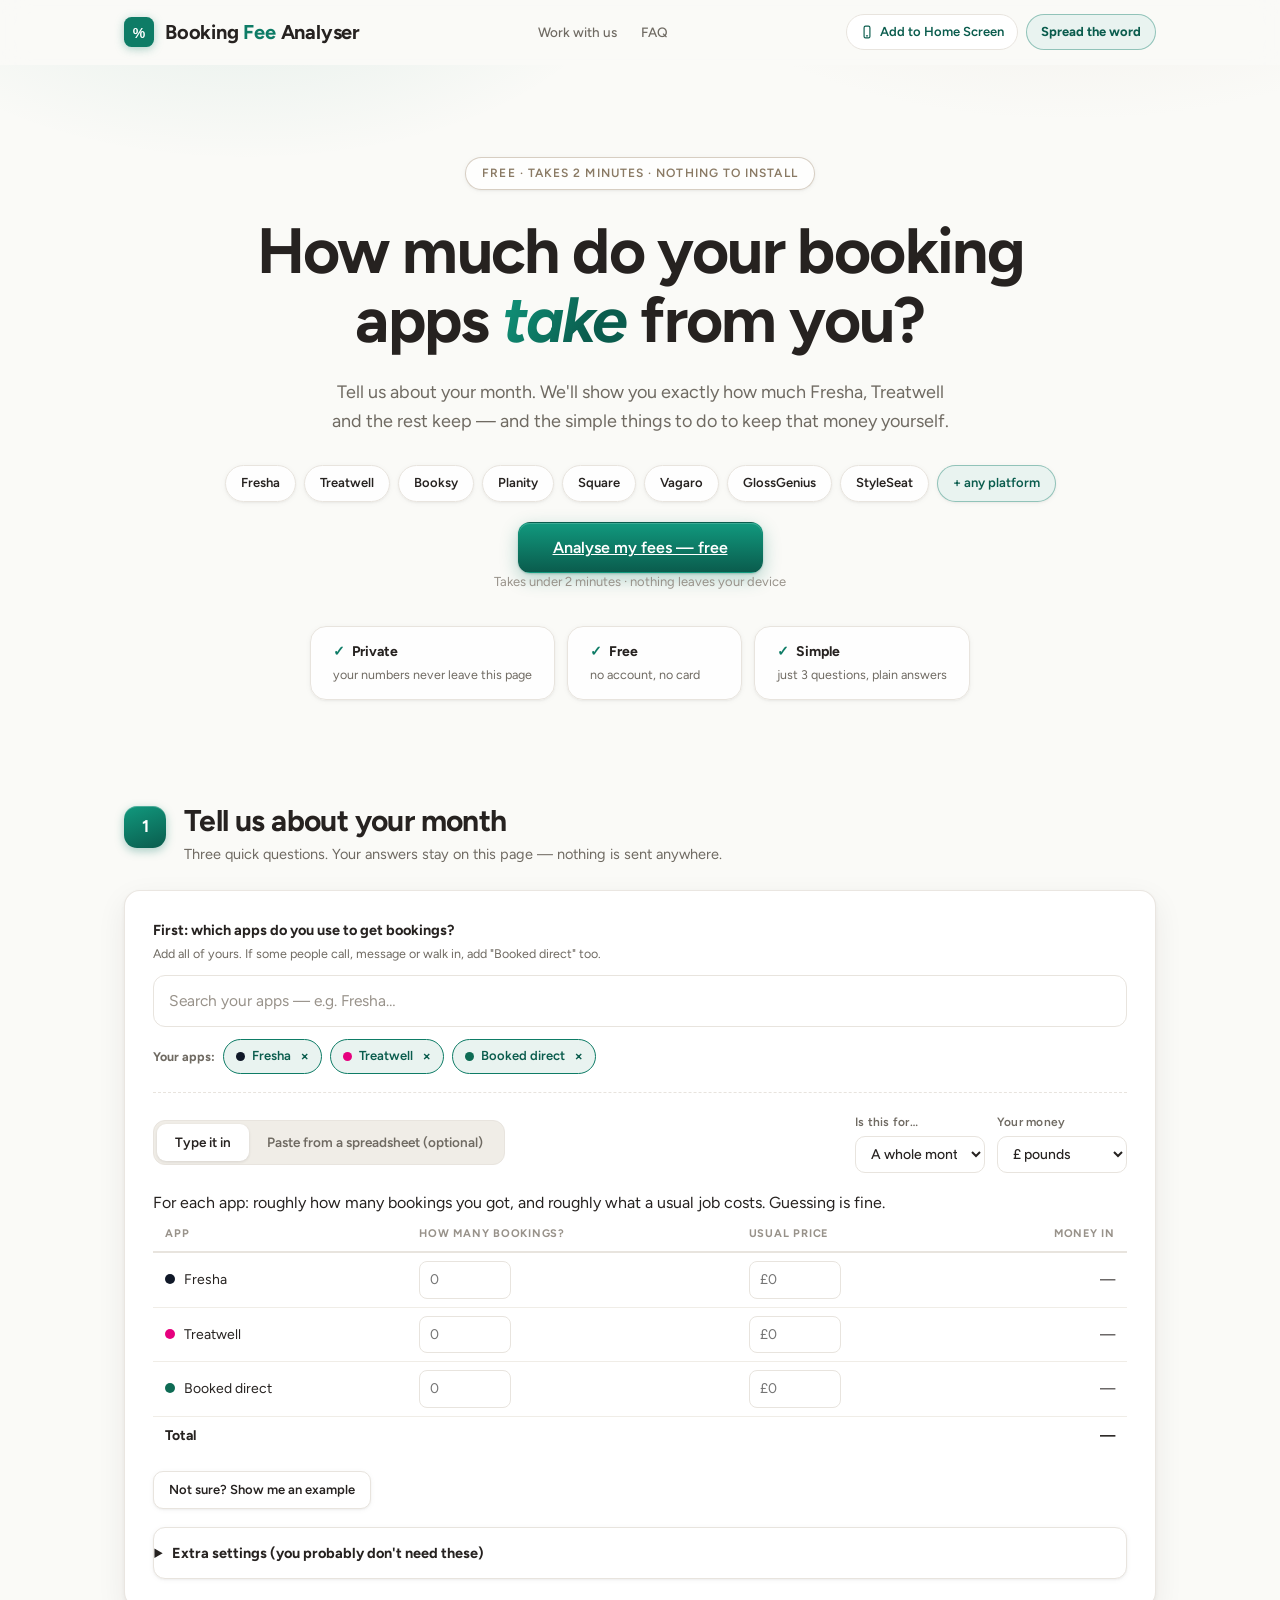
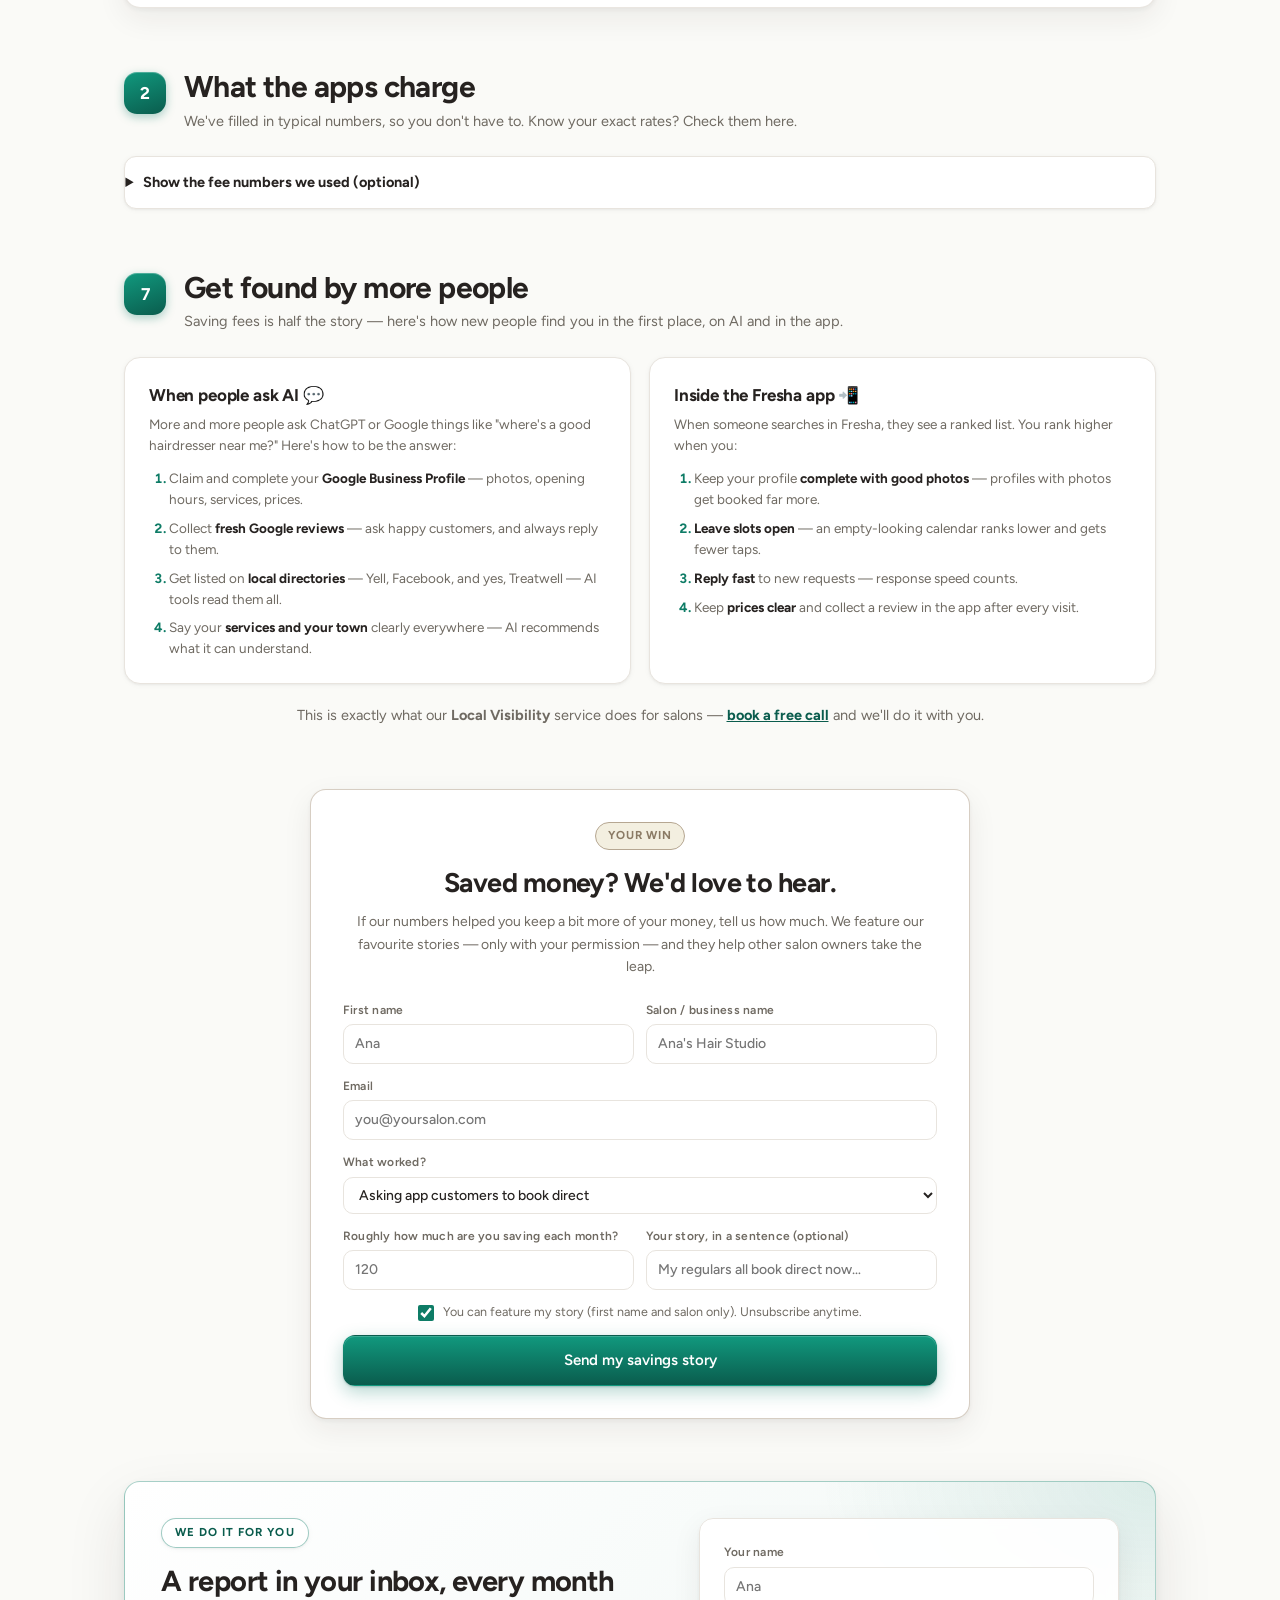
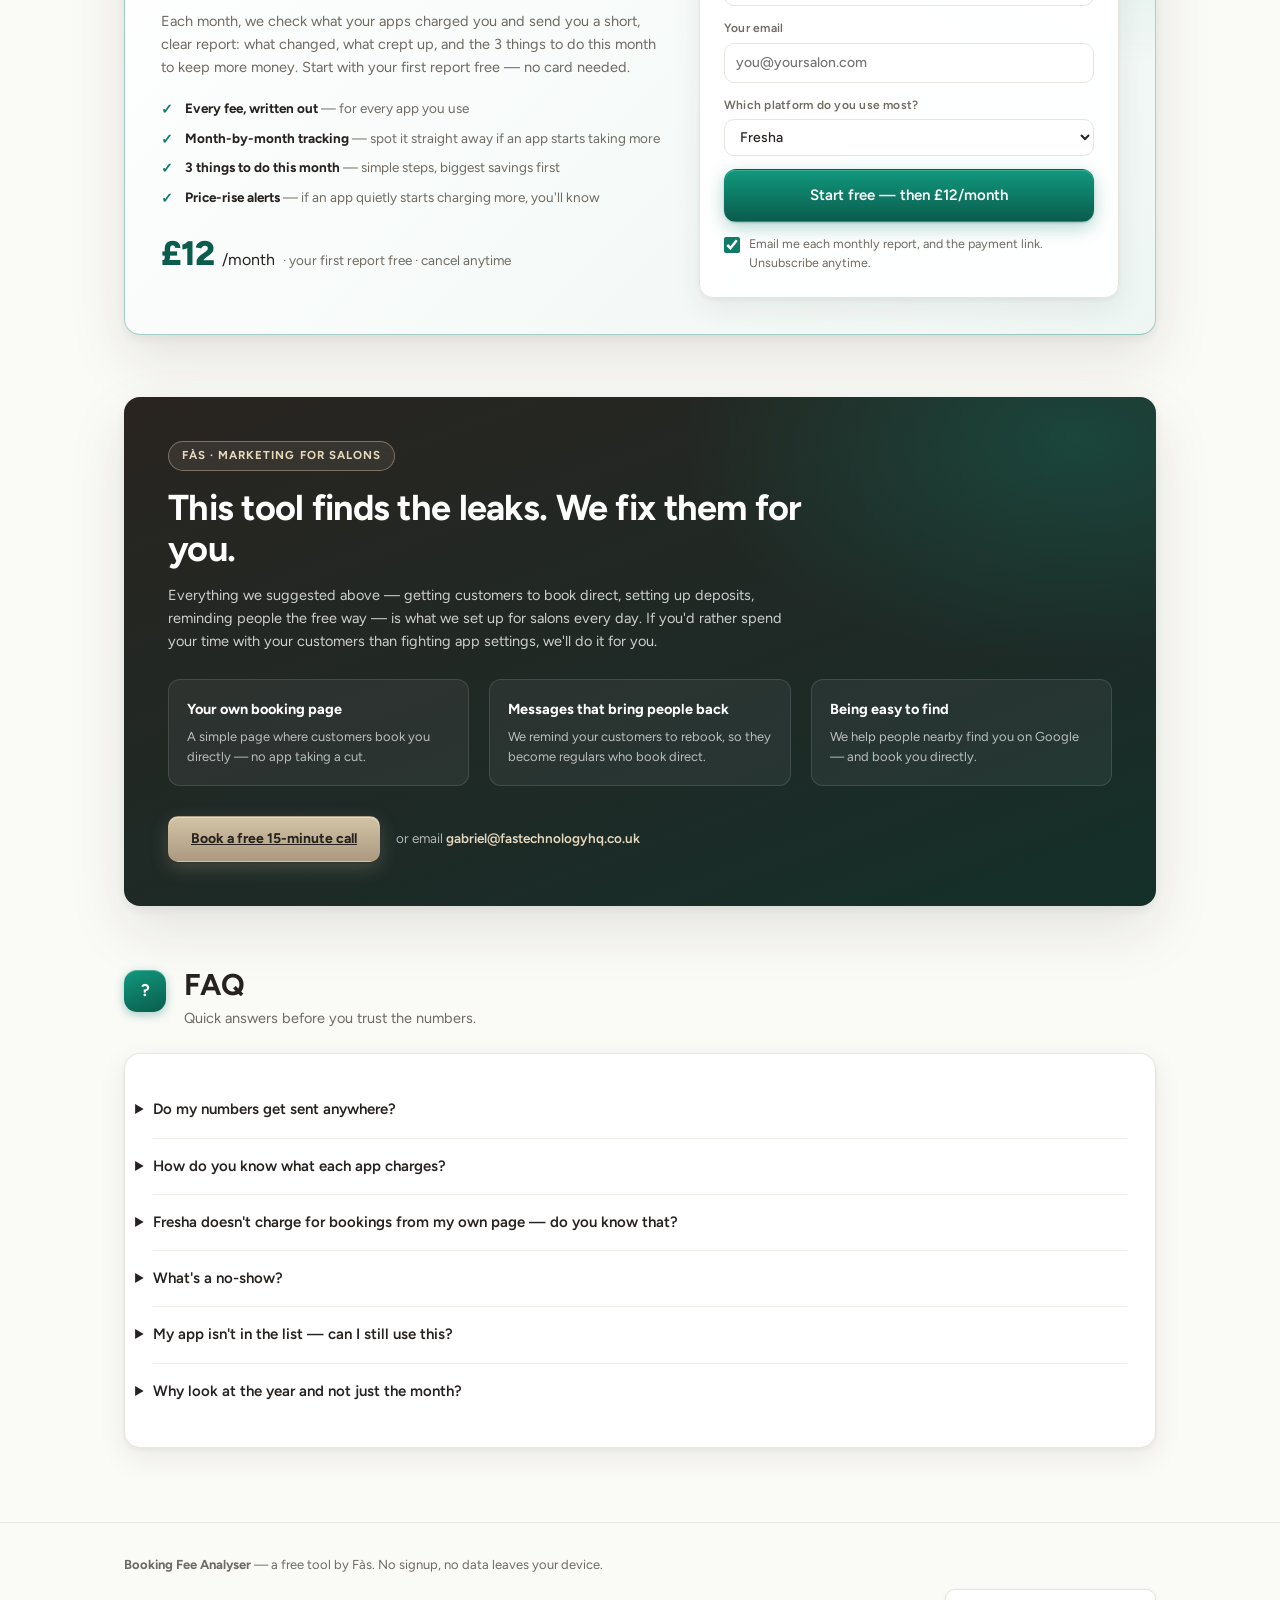
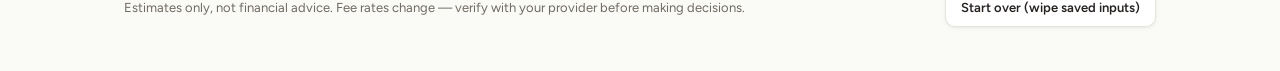
==== index.html @ b6937cd4 "Add files via upload" ====
<!DOCTYPE html>
<html lang="en">
<head>
<meta charset="UTF-8">
<meta name="viewport" content="width=device-width, initial-scale=1.0">
<title>Booking Fee Analyser — what do Fresha, Treatwell & co. really cost you?</title>
<meta name="description" content="Paste your monthly or weekly booking rundown from Fresha, Treatwell, Booksy or any platform. See exactly what you pay in commissions, card fees and subscriptions — and get a personalised action plan to cut it.">
<link rel="icon" href="data:image/svg+xml,%3Csvg xmlns='http://www.w3.org/2000/svg' viewBox='0 0 32 32'%3E%3Crect width='32' height='32' rx='8' fill='%230e7c66'/%3E%3Ctext x='16' y='22' font-family='Arial' font-size='16' font-weight='bold' fill='%23fff' text-anchor='middle'%3E%25%3C/text%3E%3C/svg%3E">
<link rel="preconnect" href="https://fonts.googleapis.com">
<link rel="preconnect" href="https://fonts.gstatic.com" crossorigin>
<link href="https://fonts.googleapis.com/css2?family=Figtree:ital,wght@0,300..900;1,300..900&display=swap" rel="stylesheet">
<link rel="manifest" href="manifest.json">
<link rel="apple-touch-icon" href="icon-180.png">
<meta name="theme-color" content="#0e7c66">
<meta name="apple-mobile-web-app-capable" content="yes">
<meta name="apple-mobile-web-app-status-bar-style" content="default">
<meta name="apple-mobile-web-app-title" content="Fee Analyser">
<meta property="og:type" content="website">
<meta property="og:url" content="https://bookinganalyst.com/">
<meta property="og:title" content="What do your booking apps really take from you?">
<meta property="og:description" content="Free tool for salon owners: see exactly how much Fresha, Treatwell and the rest keep every month — and the simple things to do to keep that money yourself.">
<meta property="og:image" content="https://bookinganalyst.com/icon-512.png">
<meta name="twitter:card" content="summary_large_image">
<meta name="twitter:title" content="What do your booking apps really take from you?">
<meta name="twitter:description" content="Free tool for salon owners: see what the apps keep, and how to keep it yourself.">
<link rel="stylesheet" href="styles.css">
</head>
<body>

<header class="nav">
  <div class="wrap nav-inner">
    <a class="brand" href="#">
      <svg class="brand-mark" viewBox="0 0 32 32" aria-hidden="true"><rect width="32" height="32" rx="8" fill="#0e7c66"/><text x="16" y="22" font-family="Arial,Helvetica,sans-serif" font-size="15" font-weight="700" fill="#fff" text-anchor="middle">%</text></svg>
      <span><span class="brand-long">Booking </span><em>Fee</em> Analyser</span>
    </a>
    <nav class="nav-links">
      <a href="#data" class="nav-flow">Start</a>
      <a href="#results" class="nav-flow">Your numbers</a>
      <a href="#actions" class="nav-flow">How to save</a>
      <a href="#agency">Work with us</a>
      <a href="#faq">FAQ</a>
    </nav>
    <div class="nav-right">
    <button id="installBtn" class="install-btn" type="button" title="Add the Fee Analyser to your phone's home screen">
      <svg viewBox="0 0 24 24" width="14" height="14" fill="none" stroke="currentColor" stroke-width="2" stroke-linecap="round" aria-hidden="true"><rect x="7" y="2" width="10" height="20" rx="2.5"/><path d="M11 18.5h2"/></svg>
      <span class="install-long">Add to Home Screen</span><span class="install-short">Get app</span>
    </button>
    <button id="shareBtn" class="share-btn" type="button" title="Copy a link to this tool"><span class="share-long">Spread the word</span><span class="share-short">Share</span></button>
    </div>
  </div>
</header>

<main>

<!-- ============ HERO ============ -->
<section class="hero">
  <div class="wrap">
    <p class="hero-eyebrow">Free · takes 2 minutes · nothing to install</p>
    <h1>How much do your booking apps <em>take</em> from you?</h1>
    <p class="hero-sub">Tell us about your month. We'll show you exactly how much Fresha, Treatwell and the rest keep — and the simple things to do to keep that money yourself.</p>
    <div class="hero-chips">
      <span class="chip">Fresha</span><span class="chip">Treatwell</span><span class="chip">Booksy</span>
      <span class="chip">Planity</span><span class="chip">Square</span><span class="chip">Vagaro</span>
      <span class="chip">GlossGenius</span><span class="chip">StyleSeat</span><span class="chip chip-more">+ any platform</span>
    </div>
    <div class="hero-cta">
      <a href="#data" class="btn primary btn-lg">Analyse my fees — free</a>
      <p class="hero-cta-note">Takes under 2 minutes · nothing leaves your device</p>
    </div>
    <div class="hero-trust">
      <div><strong>Private</strong><span>your numbers never leave this page</span></div>
      <div><strong>Free</strong><span>no account, no card</span></div>
      <div><strong>Simple</strong><span>just 3 questions, plain answers</span></div>
    </div>
  </div>
</section>

<!-- ============ STEP 1: DATA ============ -->
<section id="data" class="step">
  <div class="wrap">
    <div class="step-head">
      <span class="step-num">1</span>
      <div>
        <h2>Tell us about your month</h2>
        <p>Three quick questions. Your answers stay on this page — nothing is sent anywhere.</p>
      </div>
    </div>

    <div class="card">
      <div class="channel-pick">
        <p class="pick-label">First: which apps do you use to get bookings? <span class="pick-sub">Add all of yours. If some people call, message or walk in, add "Booked direct" too.</span></p>
        <div id="channelSearch" class="channel-search"><!-- V1 picker: filled by app.js --></div>
        <div id="channelChips" class="chip-row" hidden><!-- V2 picker: filled by app.js --></div>
      </div>
      <div class="row-controls">
        <div class="seg" role="tablist" aria-label="Input mode">
          <button id="tabQuick" class="seg-btn active" role="tab" aria-selected="true">Type it in</button>
          <button id="tabCsv" class="seg-btn" role="tab" aria-selected="false">Paste from a spreadsheet (optional)</button>
        </div>
        <div class="inline-controls">
          <label class="inline-field">Is this for…
            <select id="periodSel">
              <option value="monthly" selected>A whole month</option>
              <option value="weekly">One week</option>
            </select>
          </label>
          <label class="inline-field">Your money
            <select id="currencySel">
              <option value="£" selected>£ pounds</option>
              <option value="€">€ euros</option>
              <option value="$">$ dollars</option>
            </select>
          </label>
        </div>
      </div>

      <!-- Quick add panel (primary path) -->
      <div id="panelQuick" class="panel">
        <p class="hint">For each app: roughly how many bookings you got, and roughly what a usual job costs. Guessing is fine.</p>
        <div class="quick-table-wrap">
          <table class="quick-table" id="quickTable">
            <thead><tr><th>App</th><th>How many bookings?</th><th>Usual price</th><th class="ta-r">Money in</th></tr></thead>
            <tbody><!-- filled by app.js --></tbody>
          </table>
        </div>
        <p id="quickTotal" class="feedback"></p>
        <div class="btn-row"><button id="quickExample" class="btn ghost small">Not sure? Show me an example</button></div>
      </div>

      <!-- CSV panel (optional) -->
      <div id="panelCsv" class="panel" hidden>
        <p class="hint">Have a list of bookings from your app's reports page? Paste it here — we'll read it for you. Not sure how? Just use "Type it in" above instead.</p>
        <textarea id="csvInput" spellcheck="false" placeholder="Date, Client, Service, Source, Status, Price&#10;2026-10-01, Ana M, Blow dry, Treatwell, Paid, 45&#10;2026-10-02, Lee S, Massage, Fresha, Paid, 60&#10;2026-10-03, Kim T, Cut &amp; finish, Fresha (own link), Paid, 55&#10;…"></textarea>
        <div class="btn-row">
          <button id="analyseBtn" class="btn primary">Show me my numbers</button>
          <label class="btn ghost file-btn">Choose a file<input type="file" id="fileInput" accept=".csv,.txt,text/csv,text/plain"></label>
          <button id="exampleBtn" class="btn ghost">Try an example</button>
          <button id="clearBtn" class="btn ghost">Erase</button>
        </div>
        <p id="parseFeedback" class="feedback" hidden></p>
        <details class="subnote">
          <summary>Tips for pasting (optional)</summary>
          <ul>
            <li>Any list with prices works. If you can, add a <em>Source</em> column saying where each booking came from (Fresha, Treatwell, walk-in…).</li>
            <li>Bookings that never happened — mark the Status "No show" or "Cancelled" and we'll leave them out.</li>
            <li>Short lines work too, like <code>45, Treatwell</code>.</li>
          </ul>
        </details>
      </div>

      <details class="adv-details">
        <summary>Extra settings (you probably don't need these)</summary>
        <div class="adv-grid">
          <label class="inline-field">How many customers pay by card? (%)
            <input type="number" id="cardShare" min="0" max="100" step="5" value="100">
          </label>
          <label class="inline-field">Text reminders per booking
            <input type="number" id="smsPerBooking" min="0" max="5" step="0.5" value="1">
          </label>
          <label class="inline-field">No-shows per <span class="period-word">month</span>
            <input type="number" id="nsCount" min="0" step="1" value="0">
          </label>
          <label class="inline-field">Usual price of a no-show
            <input type="number" id="nsTicket" min="0" step="1" value="0">
          </label>
        </div>
        <p class="disclaimer-note">The app fee numbers we use are typical ones — you can check and change them in step 2.</p>
      </details>
    </div>
  </div>
</section>

<!-- ============ STEP 2: RATES ============ -->
<section id="rates" class="step">
  <div class="wrap">
    <div class="step-head">
      <span class="step-num">2</span>
      <div>
        <h2>What the apps charge</h2>
        <p>We've filled in typical numbers, so you don't have to. Know your exact rates? Check them here.</p>
      </div>
    </div>
    <details class="adv-details rates-details">
      <summary>Show the fee numbers we used (optional)</summary>
      <div id="rateCards" class="rate-grid"><!-- filled by app.js --></div>
      <p class="disclaimer-note">These are typical prices and they change now and then — check with your app to be sure.</p>
    </details>
  </div>
</section>

<!-- ============ RESULTS ============ -->
<section id="results" class="step" hidden>
  <div class="wrap">
    <div class="step-head">
      <span class="step-num">3</span>
      <div>
        <h2>Your numbers</h2>
        <p>All the amounts below are for one <strong>month</strong>.</p>
      </div>
    </div>

    <div class="kpi-grid" id="kpiGrid"></div>

    <div class="card">
      <h3 class="card-title">Where it all goes</h3>
      <div class="table-wrap">
        <table class="data-table" id="channelTable">
          <thead><tr>
            <th>App</th><th class="ta-r">Bookings</th><th class="ta-r">Money in</th>
            <th class="ta-r">They took</th><th class="ta-r">Their cut</th>
          </tr></thead>
          <tbody><!-- filled --></tbody>
        </table>
      </div>
      <div id="channelBars" class="bars"></div>
      <p class="bar-legend">Each bar is one app. The striped part on the left is what the app keeps. The exact numbers are in the table above.</p>
      <details class="subnote">
        <summary>How we worked this out</summary>
        <ul id="assumptionsList"></ul>
      </details>
    </div>
  </div>
</section>

<!-- ============ SIMULATOR ============ -->
<section id="simulate" class="step" hidden>
  <div class="wrap">
    <div class="step-head">
      <span class="step-num">4</span>
      <div>
        <h2>What if some customers booked you directly?</h2>
        <p>Apps charge you every time they send you a customer. Customers who book you directly are free. Drag the slider to see the difference.</p>
      </div>
    </div>
    <div class="card sim-card">
      <div class="sim-controls">
        <label class="sim-slider">
          <span>App customers who start booking direct: <strong id="convVal">25%</strong></span>
          <input type="range" id="convSlider" min="0" max="100" step="5" value="25">
        </label>
        <label class="sim-slider">
          <span>You thank them with a small discount: <strong id="discVal">0%</strong></span>
          <input type="range" id="discSlider" min="0" max="20" step="1" value="0">
        </label>
      </div>
      <div class="sim-result" id="simResult"></div>
    </div>
  </div>
</section>

<!-- ============ DIY BOOKING PAGE ============ -->
<section id="diy" class="step" hidden>
  <div class="wrap">
    <div class="step-head">
      <span class="step-num">5</span>
      <div>
        <h2>What if you ran your own booking page?</h2>
        <p>For customers who book you directly, you don't need an app at all. Here's what it would cost — and what you'd keep.</p>
      </div>
    </div>
    <div class="card diy-card">
      <div class="diy-costs">
        <h3 class="card-title">What it costs</h3>
        <ul class="diy-list">
          <li><strong>Your own web address</strong><span>about £1 a month (£12 a year)</span></li>
          <li><strong>A booking page</strong><span>£0 — free tools do this well</span></li>
          <li><strong>Card payments</strong><span>the same small fee you already pay</span></li>
          <li><strong>Setup time</strong><span>about an hour, once</span></li>
        </ul>
        <div class="diy-cta">
          <a id="diyBook" class="btn gold small" target="_blank" rel="noopener">We can set it all up for you — free call</a>
        </div>
      </div>
      <div class="diy-save">
        <div class="sim-line"><span>What the apps take today</span><strong id="diyToday"></strong></div>
        <div class="sim-line"><span>What your own page would cost</span><strong id="diyCost"></strong></div>
        <div class="sim-saving">
          <div class="big" id="diySaving"></div>
          <div class="sub" id="diySavingSub"></div>
        </div>
        <p class="diy-note">Apps are still worth it for finding <em>new</em> customers — your own page is for the regulars. See the slider above for a realistic halfway number.</p>
      </div>
    </div>
  </div>
</section>

<!-- ============ ACTIONS ============ -->
<section id="actions" class="step" hidden>
  <div class="wrap">
    <div class="step-head">
      <span class="step-num">6</span>
      <div>
        <h2>How to save that money</h2>
        <p>Simple things to do, starting with the one that saves the most. We tell you exactly what to say.</p>
      </div>
    </div>
    <div id="actionList" class="action-list"></div>
  </div>
</section>

<!-- ============ GET FOUND (AI + FRESHA) ============ -->
<section id="getfound" class="step">
  <div class="wrap">
    <div class="step-head">
      <span class="step-num">7</span>
      <div>
        <h2>Get found by more people</h2>
        <p>Saving fees is half the story — here's how new people find you in the first place, on AI and in the app.</p>
      </div>
    </div>
    <div class="found-grid">
      <div class="found-card">
        <h3>When people ask AI 💬</h3>
        <p class="found-sub">More and more people ask ChatGPT or Google things like "where's a good hairdresser near me?" Here's how to be the answer:</p>
        <ol>
          <li>Claim and complete your <strong>Google Business Profile</strong> — photos, opening hours, services, prices.</li>
          <li>Collect <strong>fresh Google reviews</strong> — ask happy customers, and always reply to them.</li>
          <li>Get listed on <strong>local directories</strong> — Yell, Facebook, and yes, Treatwell — AI tools read them all.</li>
          <li>Say your <strong>services and your town</strong> clearly everywhere — AI recommends what it can understand.</li>
        </ol>
      </div>
      <div class="found-card">
        <h3>Inside the Fresha app 📲</h3>
        <p class="found-sub">When someone searches in Fresha, they see a ranked list. You rank higher when you:</p>
        <ol>
          <li>Keep your profile <strong>complete with good photos</strong> — profiles with photos get booked far more.</li>
          <li><strong>Leave slots open</strong> — an empty-looking calendar ranks lower and gets fewer taps.</li>
          <li><strong>Reply fast</strong> to new requests — response speed counts.</li>
          <li>Keep <strong>prices clear</strong> and collect a review in the app after every visit.</li>
        </ol>
      </div>
    </div>
    <p class="found-cta">This is exactly what our <strong>Local Visibility</strong> service does for salons — <a id="foundBook" target="_blank" rel="noopener">book a free call</a> and we'll do it with you.</p>
  </div>
</section>

<!-- ============ SAVED MONEY / CASE STUDY ============ -->
<section id="saved" class="step">
  <div class="wrap">
    <div class="saved-card">
      <div class="saved-head">
        <p class="saved-eyebrow">Your win</p>
        <h2>Saved money? We'd love to hear.</h2>
        <p class="saved-sub">If our numbers helped you keep a bit more of your money, tell us how much. We feature our favourite stories — only with your permission — and they help other salon owners take the leap.</p>
      </div>
      <form id="savedForm">
        <input type="text" id="savedHp" class="hp-field" tabindex="-1" autocomplete="off" aria-hidden="true">
        <div class="saved-grid">
          <label class="inline-field">First name
            <input type="text" id="savedName" placeholder="Ana" required>
          </label>
          <label class="inline-field">Salon / business name
            <input type="text" id="savedBusiness" placeholder="Ana's Hair Studio">
          </label>
        </div>
        <label class="inline-field">Email
          <input type="email" id="savedEmail" placeholder="you@yoursalon.com" required>
        </label>
        <label class="inline-field">What worked?
          <select id="savedAction">
            <option>Asking app customers to book direct</option>
            <option>Charging app customers a little more</option>
            <option>Deposits for no-shows</option>
            <option>Free reminders (WhatsApp or email)</option>
            <option>Cancelled subscriptions I didn't use</option>
            <option>Selling prepaid bundles</option>
            <option>Something else</option>
          </select>
        </label>
        <div class="saved-grid">
          <label class="inline-field">Roughly how much are you saving each month?
            <input type="number" id="savedAmount" min="0" placeholder="120" required>
          </label>
          <label class="inline-field">Your story, in a sentence (optional)
            <input type="text" id="savedQuote" placeholder="My regulars all book direct now…">
          </label>
        </div>
        <label class="consent-row"><input type="checkbox" id="savedConsent" checked> You can feature my story (first name and salon only). Unsubscribe anytime.</label>
        <button type="submit" class="btn primary saved-btn">Send my savings story</button>
        <p id="savedDone" class="feedback ok" hidden>Thank you! If it's a good one, we'll be in touch about featuring it.</p>
      </form>
    </div>
  </div>
</section>

<!-- ============ MONTHLY REPORT SIGNUP ============ -->
<section id="report" class="step">
  <div class="wrap">
    <div class="report-card">
      <div class="report-copy">
        <p class="report-eyebrow">We do it for you</p>
        <h2>A report in your inbox, every month</h2>
        <p class="report-sub">Each month, we check what your apps charged you and send you a short, clear report: what changed, what crept up, and the 3 things to do this month to keep more money. Start with your first report free — no card needed.</p>
        <ul class="report-points">
          <li><strong>Every fee, written out</strong> — for every app you use</li>
          <li><strong>Month-by-month tracking</strong> — spot it straight away if an app starts taking more</li>
          <li><strong>3 things to do this month</strong> — simple steps, biggest savings first</li>
          <li><strong>Price-rise alerts</strong> — if an app quietly starts charging more, you'll know</li>
        </ul>
        <p class="report-price"><strong>£12</strong>/month <span>· your first report free · cancel anytime</span></p>
      </div>
      <div class="report-form">
        <form id="reportForm">
          <input type="text" id="reportHp" class="hp-field" tabindex="-1" autocomplete="off" aria-hidden="true">
          <label class="inline-field">Your name
            <input type="text" id="reportName" placeholder="Ana" required>
          </label>
          <label class="inline-field">Your email
            <input type="email" id="reportEmail" placeholder="you@yoursalon.com" required>
          </label>
          <label class="inline-field">Which platform do you use most?
            <select id="reportPlatform">
              <option>Fresha</option><option>Treatwell</option><option>Booksy</option>
              <option>Planity</option><option>Square</option><option>Vagaro</option>
              <option>GlossGenius</option><option>StyleSeat</option><option>Other / several</option>
            </select>
          </label>
          <button type="submit" class="btn primary report-btn">Start free — then £12/month</button>
          <label class="consent-row"><input type="checkbox" id="reportConsent" checked> Email me each monthly report, and the payment link. Unsubscribe anytime.</label>
          <p id="reportDone" class="feedback ok" hidden>You're on the list! We'll email you within a day to set up payment — remember, your first report is free. If anything goes wrong, email us at <span class="report-addr"></span>.</p>
        </form>
      </div>
    </div>
  </div>
</section>

<!-- ============ AGENCY ============ -->
<section id="agency" class="step">
  <div class="wrap">
    <div class="agency-band">
      <p class="agency-eyebrow" id="agencyBrand"></p>
      <h2>This tool finds the leaks. We fix them for you.</h2>
      <p class="agency-sub">Everything we suggested above — getting customers to book direct, setting up deposits, reminding people the free way — is what we set up for salons every day. If you'd rather spend your time with your customers than fighting app settings, we'll do it for you.</p>
      <div class="agency-points">
        <div><strong>Your own booking page</strong><span>A simple page where customers book you directly — no app taking a cut.</span></div>
        <div><strong>Messages that bring people back</strong><span>We remind your customers to rebook, so they become regulars who book direct.</span></div>
        <div><strong>Being easy to find</strong><span>We help people nearby find you on Google — and book you directly.</span></div>
      </div>
      <div class="agency-cta-row">
        <a id="agencyCta" class="btn gold" target="_blank" rel="noopener">Book a free 15-minute call</a>
        <span class="agency-alt">or email <span class="agency-addr"></span></span>
      </div>
    </div>
  </div>
</section>

<!-- ============ FAQ ============ -->
<section id="faq" class="step">
  <div class="wrap">
    <div class="step-head">
      <span class="step-num">?</span>
      <div><h2>FAQ</h2><p>Quick answers before you trust the numbers.</p></div>
    </div>
    <div class="card faq-card">
      <details>
        <summary>Do my numbers get sent anywhere?</summary>
        <p>No. Everything happens inside this page in your browser. Your answers are only saved on your own device, and pressing "Start over" at the bottom wipes them away.</p>
      </details>
      <details>
        <summary>How do you know what each app charges?</summary>
        <p>They're typical prices, and apps change them now and then. Press "Show the fee numbers we used" in step 2 to see exactly what we counted, and change anything that doesn't match what your app charges you.</p>
      </details>
      <details>
        <summary>Fresha doesn't charge for bookings from my own page — do you know that?</summary>
        <p>Bookings marked as direct, own link, website, walk-in, phone, WhatsApp, Instagram or referral are counted as "Booked direct" — no app takes a cut of those. Bookings marked Fresha or Treatwell are counted under that app. You'll see the split in the table.</p>
      </details>
      <details>
        <summary>What's a no-show?</summary>
        <p>A no-show is someone who booked but never came. If your list marks them (like "No show"), we leave them out of your earnings and show you how much they cost you instead.</p>
      </details>
      <details>
        <summary>My app isn't in the list — can I still use this?</summary>
        <p>Yes. Tick <strong>Another app</strong> in step 1, type your bookings for it, and tell us what it charges in step 2.</p>
      </details>
      <details>
        <summary>Why look at the year and not just the month?</summary>
        <p>Fees feel small because they come out bit by bit. Add up a whole year and it's often thousands. Run your numbers above and see what a year of fees could buy instead — a holiday, a new chair, or a big advertising budget.</p>
      </details>
    </div>
  </div>
</section>

</main>

<footer>
  <div class="wrap footer-inner">
    <p><strong>Booking Fee Analyser</strong> — a free tool by <span id="footBrand"></span>. No signup, no data leaves your device.</p>
    <p>Estimates only, not financial advice. Fee rates change — verify with your provider before making decisions.</p>
    <button id="resetBtn" class="btn ghost small">Start over (wipe saved inputs)</button>
  </div>
</footer>

<!-- ============ INSTALL GUIDE MODAL ============ -->
<div id="installModal" class="modal-overlay" hidden>
  <div class="modal-card" role="dialog" aria-modal="true" aria-labelledby="installTitle">
    <button class="modal-close" id="installClose" type="button" aria-label="Close">&times;</button>
    <p class="install-eyebrow">Takes 10 seconds</p>
    <h3 id="installTitle">Put the Fee Analyser on your home screen</h3>
    <p class="install-sub">It'll sit on your phone like a real app — one tap and your numbers are there, any time.</p>
    <ol class="install-steps" id="installSteps"></ol>
    <p class="install-note" id="installNote"></p>
  </div>
</div>

<script src="app.js"></script>
</body>
</html>
---- styles.css ----
/* ============ Booking Fee Analyser — premium UI ============ */
:root {
  --bg: #FAFAF7;
  --surface: #FFFFFF;
  --ink: #262220;
  --muted: #6f6a62;
  --faint: #98928a;
  --line: #e8e4de;
  --line-soft: #f0ede7;
  --accent: #0e7c66;
  --accent-dark: #0a5c4d;
  --accent-bright: #11997e;
  --accent-soft: #e9f3f0;
  --gold: #b6a792;
  --gold-dark: #8a7a64;
  --cost: #b3541e;
  --cost-soft: #f9ede4;
  --warn: #b45309;
  --radius: 16px;
  --radius-sm: 10px;
  --shadow-sm: 0 1px 2px rgba(38, 34, 32, .05), 0 1px 6px rgba(38, 34, 32, .04);
  --shadow-md: 0 2px 4px rgba(38, 34, 32, .05), 0 10px 30px rgba(38, 34, 32, .07);
  --shadow-lg: 0 4px 10px rgba(38, 34, 32, .06), 0 24px 60px rgba(38, 34, 32, .10);
  --ease: cubic-bezier(.22, .61, .36, 1);
  --sans: 'Figtree', 'Inter', -apple-system, BlinkMacSystemFont, 'Segoe UI', Roboto, Arial, sans-serif;
  --serif: 'Figtree', 'Inter', -apple-system, BlinkMacSystemFont, 'Segoe UI', Roboto, Arial, sans-serif;
}

* { box-sizing: border-box; margin: 0; padding: 0; }
html { scroll-behavior: smooth; }
body {
  font-family: var(--sans);
  background: var(--bg);
  color: var(--ink);
  font-size: 16px;
  line-height: 1.55;
  -webkit-font-smoothing: antialiased;
  text-rendering: optimizeLegibility;
}
.wrap { max-width: 1080px; margin: 0 auto; padding: 0 24px; }
a { color: var(--accent-dark); }
::selection { background: rgba(14, 124, 102, .18); }
:focus-visible { outline: 2px solid var(--accent); outline-offset: 2px; border-radius: 4px; }

/* refined scrollbars */
* { scrollbar-width: thin; scrollbar-color: #d5cfc5 transparent; }
::-webkit-scrollbar { width: 10px; height: 10px; }
::-webkit-scrollbar-track { background: transparent; }
::-webkit-scrollbar-thumb { background: #d5cfc5; border-radius: 999px; border: 2px solid var(--bg); }
::-webkit-scrollbar-thumb:hover { background: #c2bbae; }

/* ---------- nav ---------- */
.nav {
  position: sticky; top: 0; z-index: 50;
  background: rgba(250, 250, 247, .85);
  backdrop-filter: blur(14px) saturate(1.4);
  -webkit-backdrop-filter: blur(14px) saturate(1.4);
  border-bottom: 1px solid transparent;
  transition: border-color .3s var(--ease), box-shadow .3s var(--ease), background .3s var(--ease);
}
.nav.scrolled { border-bottom-color: var(--line); box-shadow: 0 6px 24px rgba(38, 34, 32, .06); background: rgba(250, 250, 247, .94); }
.nav-inner { display: flex; align-items: center; justify-content: space-between; height: 64px; }
.brand {
  display: flex; align-items: center; gap: 11px;
  font-family: var(--serif); font-size: 20px; font-weight: 700;
  color: var(--ink); text-decoration: none; letter-spacing: -.01em;
}
.brand em { color: var(--accent); font-style: normal; }
.brand-mark { width: 30px; height: 30px; filter: drop-shadow(0 2px 5px rgba(14, 124, 102, .35)); }
.nav-links { display: flex; gap: 24px; }
.nav-links a {
  font-size: 13.5px; font-weight: 500; color: var(--muted); text-decoration: none;
  position: relative; padding: 4px 0; transition: color .2s var(--ease);
}
.nav-links a::after {
  content: ''; position: absolute; left: 0; right: 100%; bottom: -2px; height: 2px;
  background: var(--accent); border-radius: 2px; transition: right .25s var(--ease);
}
.nav-links a:hover { color: var(--ink); }
.nav-links a.active { color: var(--ink); font-weight: 600; }
.nav-links a.active::after { right: 0; }
.share-btn {
  font: inherit; font-size: 13px; font-weight: 700; cursor: pointer;
  color: var(--accent-dark); background: var(--accent-soft);
  border: 1px solid rgba(14, 124, 102, .4); border-radius: 999px; padding: 8px 16px;
  transition: all .2s var(--ease); white-space: nowrap;
}
.share-btn:hover { background: #dceee8; transform: translateY(-1px); box-shadow: var(--shadow-sm); }
.share-btn:active { transform: scale(.97); }
.share-btn.copied { background: var(--accent); color: #fff; border-color: var(--accent); }

/* ---------- hero ---------- */
.hero { position: relative; padding: 92px 0 52px; text-align: center; overflow: hidden; }
.hero::before {
  content: ''; position: absolute; inset: -40% -20% auto; height: 130%; pointer-events: none;
  background:
    radial-gradient(560px 300px at 28% 18%, rgba(14, 124, 102, .10), transparent 70%),
    radial-gradient(620px 320px at 74% 12%, rgba(182, 167, 146, .16), transparent 70%);
}
.hero > * { position: relative; }
.hero-eyebrow {
  display: inline-flex; align-items: center; gap: 7px; font-size: 12px; font-weight: 600; letter-spacing: .09em;
  text-transform: uppercase; color: var(--gold-dark);
  border: 1px solid rgba(182, 167, 146, .55); border-radius: 999px; padding: 6px 16px; margin-bottom: 26px;
  background: rgba(255, 255, 255, .75); box-shadow: var(--shadow-sm);
}
.hero h1 {
  font-family: var(--serif); font-weight: 700;
  font-size: clamp(38px, 6vw, 64px); line-height: 1.08; letter-spacing: -.025em;
  max-width: 820px; margin: 0 auto;
}
.hero h1 em {
  font-style: italic;
  background: linear-gradient(120deg, var(--accent-bright), var(--accent-dark) 70%);
  -webkit-background-clip: text; background-clip: text; color: transparent;
}
.hero-sub { max-width: 640px; margin: 24px auto 0; color: var(--muted); font-size: 18px; line-height: 1.6; }
.hero-chips { display: flex; flex-wrap: wrap; gap: 8px; justify-content: center; margin-top: 30px; }
.chip {
  font-size: 13px; font-weight: 600; color: var(--ink);
  background: rgba(255, 255, 255, .85); border: 1px solid var(--line); border-radius: 999px; padding: 7px 15px;
  box-shadow: var(--shadow-sm); transition: transform .2s var(--ease), border-color .2s var(--ease);
}
.chip:hover { transform: translateY(-1px); border-color: #d9d3c9; }
.chip-more { color: var(--accent-dark); border-color: rgba(14, 124, 102, .4); background: var(--accent-soft); }
.hero-cta { margin-top: 34px; }
.hero-cta .btn-lg { font-size: 16px; padding: 15px 34px; border-radius: 12px; }
.hero-cta-note { margin-top: 12px; font-size: 13px; color: var(--faint); }
.hero-trust { display: flex; flex-wrap: wrap; gap: 12px; justify-content: center; margin-top: 34px; }
.hero-trust div {
  background: rgba(255, 255, 255, .85); border: 1px solid var(--line); border-radius: var(--radius);
  padding: 14px 22px; text-align: left; min-width: 175px; box-shadow: var(--shadow-sm);
  transition: transform .25s var(--ease), box-shadow .25s var(--ease);
}
.hero-trust div:hover { transform: translateY(-2px); box-shadow: var(--shadow-md); }
.hero-trust strong { display: flex; align-items: center; gap: 7px; font-size: 14px; }
.hero-trust strong::before { content: '✓'; color: var(--accent); font-weight: 800; }
.hero-trust span { font-size: 12.5px; color: var(--muted); display: block; margin-top: 2px; }

/* ---------- steps ---------- */
.step { padding: 52px 0 10px; scroll-margin-top: 80px; }
.step-head { display: flex; gap: 18px; align-items: flex-start; margin-bottom: 24px; }
.step-num {
  flex: 0 0 auto; width: 42px; height: 42px; border-radius: 13px;
  display: flex; align-items: center; justify-content: center;
  font-weight: 700; font-size: 17px; color: #fff;
  background: linear-gradient(160deg, var(--accent-bright), var(--accent-dark));
  box-shadow: 0 3px 10px rgba(14, 124, 102, .35), inset 0 1px 0 rgba(255, 255, 255, .25);
  margin-top: 2px;
}
.step-head h2 { font-family: var(--serif); font-size: 30px; font-weight: 700; line-height: 1.15; letter-spacing: -.02em; }
.step-head p { color: var(--muted); font-size: 14.5px; margin-top: 5px; max-width: 660px; }

/* ---------- cards ---------- */
.card {
  background: var(--surface); border: 1px solid rgba(232, 228, 222, .9); border-radius: var(--radius);
  padding: 28px; box-shadow: var(--shadow-md);
}
.card-title { font-size: 16px; font-weight: 700; margin-bottom: 16px; letter-spacing: -.01em; }

/* ---------- channel picker ---------- */
.channel-pick { margin-bottom: 20px; padding-bottom: 18px; border-bottom: 1px dashed var(--line); }
.pick-label { font-size: 14.5px; font-weight: 700; margin-bottom: 12px; }
.pick-sub { display: block; font-size: 12.5px; font-weight: 400; color: var(--muted); margin-top: 3px; }
.chip-row { display: flex; flex-wrap: wrap; gap: 8px; }
.pick-chip {
  display: inline-flex; align-items: center; gap: 8px; font: inherit; font-size: 13px; font-weight: 600;
  border: 1px solid var(--line); background: #fff; color: var(--muted);
  border-radius: 999px; padding: 7px 15px; cursor: pointer;
  transition: all .2s var(--ease);
}
.pick-chip .dot { width: 9px; height: 9px; border-radius: 50%; opacity: .35; transition: opacity .2s var(--ease), transform .2s var(--ease); }
.pick-chip:hover { border-color: #d5cfc5; transform: translateY(-1px); box-shadow: var(--shadow-sm); }
.pick-chip.on { border-color: var(--accent); background: var(--accent-soft); color: var(--accent-dark); box-shadow: inset 0 1px 3px rgba(14, 124, 102, .08); }
.pick-chip.on .dot { opacity: 1; transform: scale(1.15); }
.pick-chip:active { transform: scale(.97); }

/* ---------- controls ---------- */
.row-controls {
  display: flex; flex-wrap: wrap; gap: 14px; justify-content: space-between; align-items: center;
  margin-bottom: 18px;
}
.seg { display: inline-flex; background: var(--line-soft); border: 1px solid var(--line); border-radius: 12px; padding: 3px; }
.seg-btn {
  border: 0; background: transparent; font: inherit; font-size: 13.5px; font-weight: 600;
  color: var(--muted); padding: 8px 18px; border-radius: 9px; cursor: pointer;
  transition: all .2s var(--ease);
}
.seg-btn:hover { color: var(--ink); }
.seg-btn.active { background: #fff; color: var(--ink); box-shadow: 0 1px 3px rgba(38, 34, 32, .12); }
.inline-controls { display: flex; gap: 12px; flex-wrap: wrap; }
.inline-field { font-size: 12px; font-weight: 600; color: var(--muted); display: flex; flex-direction: column; gap: 5px; letter-spacing: .02em; }
.inline-field select, .inline-field input {
  font: inherit; font-size: 14px; font-weight: 500; color: var(--ink);
  border: 1px solid var(--line); border-radius: var(--radius-sm); padding: 8px 11px; background: #fff;
  width: 130px; transition: border-color .2s var(--ease), box-shadow .2s var(--ease);
}
.inline-field select:hover, .inline-field input:hover { border-color: #d5cfc5; }
textarea {
  width: 100%; min-height: 190px; resize: vertical;
  font-family: ui-monospace, 'Cascadia Code', Consolas, Menlo, monospace; font-size: 12.5px; line-height: 1.55;
  color: var(--ink); background: #fff;
  border: 1px solid var(--line); border-radius: 12px; padding: 14px;
  transition: border-color .2s var(--ease), box-shadow .2s var(--ease);
}
textarea:hover { border-color: #d5cfc5; }
textarea:focus, .inline-field input:focus, .inline-field select:focus,
.quick-table input:focus, .rate-fields input:focus {
  outline: none; border-color: var(--accent);
  box-shadow: 0 0 0 3px rgba(14, 124, 102, .14);
}
.btn-row { display: flex; flex-wrap: wrap; gap: 10px; margin-top: 16px; }
.btn {
  font: inherit; font-size: 14px; font-weight: 600; cursor: pointer;
  border-radius: var(--radius-sm); padding: 11px 22px; border: 1px solid transparent;
  transition: all .2s var(--ease);
}
.btn.primary {
  background: linear-gradient(180deg, var(--accent-bright), var(--accent-dark)); color: #fff;
  box-shadow: 0 1px 2px rgba(10, 92, 77, .25), 0 6px 18px rgba(14, 124, 102, .30), inset 0 1px 0 rgba(255, 255, 255, .18);
}
.btn.primary:hover { transform: translateY(-1px); box-shadow: 0 2px 4px rgba(10, 92, 77, .25), 0 10px 26px rgba(14, 124, 102, .38), inset 0 1px 0 rgba(255, 255, 255, .18); filter: brightness(1.05); }
.btn.primary:active { transform: translateY(0); filter: brightness(.97); }
.btn.ghost { background: #fff; color: var(--ink); border-color: var(--line); box-shadow: var(--shadow-sm); }
.btn.ghost:hover { background: var(--line-soft); border-color: #d5cfc5; transform: translateY(-1px); }
.btn.small { padding: 8px 15px; font-size: 13px; }
.file-btn { position: relative; overflow: hidden; display: inline-flex; align-items: center; }
.file-btn input { position: absolute; inset: 0; opacity: 0; cursor: pointer; }
.feedback { font-size: 13.5px; margin-top: 12px; color: var(--muted); }
.feedback.ok { color: var(--accent-dark); font-weight: 600; }
.feedback.warn { color: var(--warn); font-weight: 600; }
.subnote { margin-top: 16px; font-size: 13.5px; color: var(--muted); }
.subnote summary { cursor: pointer; font-weight: 600; color: var(--ink); font-size: 13.5px; transition: color .15s var(--ease); }
.subnote summary:hover { color: var(--accent-dark); }

/* collapsible advanced sections */
.adv-details, .rates-details {
  margin-top: 18px; background: #fff; border: 1px solid var(--line); border-radius: 12px;
  padding: 14px 18px; box-shadow: var(--shadow-sm);
}
.adv-details > summary, .rates-details > summary {
  cursor: pointer; font-weight: 700; font-size: 14.5px; color: var(--ink); list-style-position: outside;
}
.adv-details > summary:hover, .rates-details > summary:hover { color: var(--accent-dark); }
.adv-details[open] > summary, .rates-details[open] > summary { margin-bottom: 14px; }
.adv-details .adv-grid { margin-top: 4px; }
.rates-details .rate-grid { margin-bottom: 4px; }
.subnote ul, .faq-card p { margin-top: 8px; padding-left: 18px; }
.subnote li, .faq-card li { margin-top: 6px; }
.adv-grid {
  display: flex; flex-wrap: wrap; gap: 18px; margin-top: 20px; padding-top: 18px;
  border-top: 1px dashed var(--line);
}

/* ---------- quick add ---------- */
.quick-table-wrap { overflow-x: auto; border-radius: 10px; }
.quick-table { width: 100%; border-collapse: collapse; min-width: 560px; }
.quick-table th {
  text-align: left; font-size: 11px; font-weight: 700; text-transform: uppercase;
  letter-spacing: .07em; color: var(--faint); padding: 9px 12px; border-bottom: 2px solid var(--line);
}
.quick-table td { padding: 8px 12px; border-bottom: 1px solid var(--line-soft); font-size: 14px; transition: background .15s var(--ease); }
.quick-table tbody tr:not(.quick-total-row):hover td { background: #fbfaf8; }
.quick-table .dot { display: inline-block; width: 10px; height: 10px; border-radius: 50%; margin-right: 9px; }
.quick-table input {
  font: inherit; font-size: 14px; width: 92px;
  border: 1px solid var(--line); border-radius: 8px; padding: 7px 10px; background: #fff;
  transition: border-color .2s var(--ease), box-shadow .2s var(--ease);
}
.quick-table .ta-r, .data-table .ta-r { text-align: right; }
.quick-total-row td { font-weight: 700; border-bottom: 0; }

/* ---------- rate cards ---------- */
.rate-grid { display: grid; grid-template-columns: repeat(auto-fill, minmax(245px, 1fr)); gap: 16px; }
.rate-card {
  background: var(--surface); border: 1px solid rgba(232, 228, 222, .9); border-radius: var(--radius); padding: 18px;
  box-shadow: var(--shadow-sm);
  transition: transform .25s var(--ease), box-shadow .25s var(--ease), border-color .25s var(--ease);
}
.rate-card:hover { transform: translateY(-3px); box-shadow: var(--shadow-md); border-color: #dcd6cc; }
.rate-head { display: flex; align-items: center; gap: 10px; margin-bottom: 7px; }
.rate-head .dot { width: 11px; height: 11px; border-radius: 50%; flex: 0 0 auto; box-shadow: 0 0 0 3px rgba(38, 34, 32, .05); }
.rate-head h4 { font-size: 15.5px; font-weight: 700; letter-spacing: -.01em; }
.rate-note { font-size: 12px; color: var(--muted); min-height: 36px; margin-bottom: 12px; line-height: 1.5; }
.rate-fields { display: grid; grid-template-columns: 1fr 1fr; gap: 9px; }
.rate-fields label { font-size: 10.5px; font-weight: 600; color: var(--muted); display: flex; flex-direction: column; gap: 4px; letter-spacing: .03em; text-transform: uppercase; }
.rate-fields input {
  font: inherit; font-size: 13.5px; font-weight: 500; color: var(--ink); width: 100%;
  border: 1px solid var(--line); border-radius: 8px; padding: 7px 9px; background: #fff;
  transition: border-color .2s var(--ease), box-shadow .2s var(--ease);
}
.rate-fields input:hover { border-color: #d5cfc5; }
.rate-reset {
  margin-top: 12px; font-size: 12px; background: none; border: 0; color: var(--gold-dark);
  cursor: pointer; font-weight: 600; padding: 0; transition: color .15s var(--ease);
}
.rate-reset:hover { color: var(--cost); text-decoration: underline; }
.disclaimer-note { font-size: 12.5px; color: var(--faint); margin-top: 16px; line-height: 1.55; }

/* ---------- KPIs ---------- */
.kpi-grid { display: grid; grid-template-columns: repeat(auto-fit, minmax(190px, 1fr)); gap: 16px; margin-bottom: 22px; }
.kpi {
  position: relative; overflow: hidden;
  background: var(--surface); border: 1px solid rgba(232, 228, 222, .9); border-radius: var(--radius);
  padding: 20px 22px; box-shadow: var(--shadow-sm);
  transition: transform .25s var(--ease), box-shadow .25s var(--ease);
}
.kpi:hover { transform: translateY(-2px); box-shadow: var(--shadow-md); }
.kpi::before {
  content: ''; position: absolute; top: 0; left: 0; right: 0; height: 3px;
  background: linear-gradient(90deg, var(--accent-bright), var(--gold));
  opacity: .85;
}
.kpi-label { font-size: 11px; font-weight: 700; letter-spacing: .07em; text-transform: uppercase; color: var(--faint); }
.kpi-value {
  font-size: 30px; font-weight: 800; letter-spacing: -.02em; margin-top: 8px;
  font-variant-numeric: tabular-nums;
}
.kpi-value.cost { color: var(--cost); }
.kpi-value.good { color: var(--accent-dark); }
.kpi-sub { font-size: 12.5px; color: var(--muted); margin-top: 4px; }

/* ---------- data table + bars ---------- */
.table-wrap { overflow-x: auto; border-radius: 10px; }
.data-table { width: 100%; border-collapse: collapse; min-width: 780px; }
.data-table th {
  text-align: right; font-size: 10.5px; font-weight: 700; text-transform: uppercase;
  letter-spacing: .07em; color: var(--faint); padding: 10px 12px; border-bottom: 2px solid var(--line);
  white-space: nowrap;
}
.data-table th:first-child { text-align: left; }
.data-table td { padding: 12px; border-bottom: 1px solid var(--line-soft); font-size: 14px; white-space: nowrap; font-variant-numeric: tabular-nums; transition: background .15s var(--ease); }
.data-table tbody tr:hover td { background: #fbfaf8; }
.data-table td:first-child { font-weight: 600; }
.data-table .fees { color: var(--cost); font-weight: 700; }
.data-table .dot { display: inline-block; width: 10px; height: 10px; border-radius: 50%; margin-right: 9px; }
.bars { margin-top: 24px; display: flex; flex-direction: column; gap: 12px; }
.bar-row { display: grid; grid-template-columns: 130px 1fr 160px; gap: 14px; align-items: center; font-size: 13px; }
.bar-name { font-weight: 600; display: flex; align-items: center; gap: 9px; }
.bar-track { height: 22px; background: var(--line-soft); border-radius: 7px; overflow: hidden; position: relative; }
.bar-fill {
  height: 100%; border-radius: 7px; opacity: .92;
  transition: width .7s var(--ease);
  background-image: linear-gradient(100deg, rgba(255, 255, 255, .18), transparent 60%);
}
.bar-fee {
  position: absolute; top: 0; left: 0; height: 100%;
  background: repeating-linear-gradient(-45deg, rgba(179, 84, 30, .55), rgba(179, 84, 30, .55) 5px, rgba(179, 84, 30, .42) 5px, rgba(179, 84, 30, .42) 10px);
  border-radius: 7px 0 0 7px;
  transition: width .7s var(--ease);
}
.bar-meta { color: var(--muted); font-size: 12.5px; text-align: right; font-variant-numeric: tabular-nums; }
.bar-meta strong { color: var(--cost); }
.bar-legend { margin-top: 12px; font-size: 12px; color: var(--faint); }

/* ---------- simulator ---------- */
.sim-card { display: grid; grid-template-columns: 1fr 1fr; gap: 30px; }
.sim-controls { display: flex; flex-direction: column; gap: 28px; justify-content: center; }
.sim-slider span { display: block; font-size: 14px; font-weight: 600; margin-bottom: 12px; }
.sim-slider strong { color: var(--accent-dark); }
.sim-slider input[type="range"] {
  -webkit-appearance: none; appearance: none; width: 100%; height: 6px; border-radius: 999px;
  background: linear-gradient(90deg, var(--accent) var(--fill, 25%), var(--line) var(--fill, 25%));
  outline: none; cursor: pointer;
}
.sim-slider input[type="range"]::-webkit-slider-thumb {
  -webkit-appearance: none; appearance: none; width: 22px; height: 22px; border-radius: 50%;
  background: #fff; border: 2px solid var(--accent);
  box-shadow: 0 2px 8px rgba(14, 124, 102, .35);
  transition: transform .15s var(--ease), box-shadow .15s var(--ease);
}
.sim-slider input[type="range"]::-webkit-slider-thumb:hover { transform: scale(1.12); box-shadow: 0 3px 12px rgba(14, 124, 102, .45); }
.sim-slider input[type="range"]::-webkit-slider-thumb:active { transform: scale(1.02); }
.sim-slider input[type="range"]::-moz-range-thumb {
  width: 20px; height: 20px; border-radius: 50%; background: #fff; border: 2px solid var(--accent);
  box-shadow: 0 2px 8px rgba(14, 124, 102, .35); cursor: pointer;
}
.sim-result { display: flex; flex-direction: column; gap: 12px; justify-content: center; }
.sim-line {
  display: flex; justify-content: space-between; gap: 14px; font-size: 14px; padding: 12px 16px;
  background: var(--line-soft); border-radius: var(--radius-sm);
}
.sim-line span { color: var(--muted); }
.sim-line strong { font-weight: 700; font-variant-numeric: tabular-nums; }
.sim-saving {
  background: linear-gradient(150deg, var(--accent-soft), #ddf0ea);
  border: 1px solid rgba(14, 124, 102, .45); border-radius: 12px;
  padding: 18px; text-align: center;
  box-shadow: inset 0 1px 0 rgba(255, 255, 255, .6), 0 6px 20px rgba(14, 124, 102, .10);
}
.sim-saving .big { font-size: 32px; font-weight: 800; color: var(--accent-dark); letter-spacing: -.02em; font-variant-numeric: tabular-nums; }
.sim-saving .sub { font-size: 13px; color: var(--muted); margin-top: 4px; }

/* ---------- actions ---------- */
.action-list { display: grid; grid-template-columns: 1fr 1fr; gap: 18px; }
.action {
  background: var(--surface); border: 1px solid rgba(232, 228, 222, .9); border-left: 4px solid var(--accent);
  border-radius: var(--radius); padding: 24px; box-shadow: var(--shadow-sm);
  display: flex; flex-direction: column; gap: 12px;
  transition: transform .25s var(--ease), box-shadow .25s var(--ease);
}
.action:hover { transform: translateY(-3px); box-shadow: var(--shadow-md); }
.action.rank2 { border-left-color: var(--gold-dark); }
.action.rank3 { border-left-color: var(--gold); }
.action.unquantified { border-left-color: var(--line); }
.action-top { display: flex; justify-content: space-between; gap: 12px; align-items: flex-start; }
.action h3 { font-size: 17px; font-weight: 700; line-height: 1.3; letter-spacing: -.01em; }
.action .tag {
  flex: 0 0 auto; font-size: 10.5px; font-weight: 700; text-transform: uppercase; letter-spacing: .05em;
  border-radius: 999px; padding: 4px 11px; white-space: nowrap;
}
.tag.quick { background: var(--accent-soft); color: var(--accent-dark); }
.tag.medium { background: #f3efe0; color: var(--gold-dark); }
.tag.long { background: var(--line-soft); color: var(--muted); }
.tag.recover { background: var(--cost-soft); color: var(--cost); }
.action p { font-size: 13.5px; color: var(--muted); }
.action ol { padding-left: 20px; font-size: 13.5px; display: flex; flex-direction: column; gap: 6px; }
.action ol li::marker { color: var(--accent); font-weight: 700; }
.action .save {
  margin-top: auto; background: var(--accent-soft); border-radius: var(--radius-sm); padding: 12px 16px;
  font-size: 13.5px; font-weight: 600; color: var(--accent-dark);
}
.action .save strong { font-size: 18px; font-variant-numeric: tabular-nums; }
.action .save.muted-save { background: var(--line-soft); color: var(--muted); }
.template-box {
  background: var(--line-soft); border: 1px dashed var(--gold); border-radius: var(--radius-sm);
  padding: 14px; font-size: 13px; color: var(--ink);
}
.template-box .btn { margin-top: 10px; }

/* ---------- report signup ---------- */
.report-card {
  display: grid; grid-template-columns: 1.2fr 1fr; gap: 34px;
  background:
    radial-gradient(480px 260px at 100% 0%, rgba(14, 124, 102, .10), transparent 70%),
    linear-gradient(135deg, #ffffff 0%, #eef6f3 100%);
  border: 1px solid rgba(14, 124, 102, .35); border-radius: var(--radius);
  padding: 36px; box-shadow: var(--shadow-lg);
}
.report-eyebrow {
  display: inline-flex; align-items: center; gap: 7px; font-size: 11.5px; font-weight: 700; letter-spacing: .09em;
  text-transform: uppercase; color: var(--accent-dark);
  border: 1px solid rgba(14, 124, 102, .4); border-radius: 999px; padding: 5px 13px; margin-bottom: 16px;
  background: rgba(255, 255, 255, .8); box-shadow: var(--shadow-sm);
}
.report-copy h2 { font-family: var(--serif); font-size: 29px; font-weight: 700; line-height: 1.18; letter-spacing: -.02em; }
.report-sub { font-size: 14.5px; color: var(--muted); margin-top: 12px; line-height: 1.6; }
.report-points { list-style: none; margin-top: 18px; display: flex; flex-direction: column; gap: 9px; }
.report-points li { font-size: 13.5px; color: var(--muted); padding-left: 24px; position: relative; }
.report-points li::before {
  content: '✓'; position: absolute; left: 0; top: 1px; color: var(--accent); font-weight: 800;
}
.report-points strong { color: var(--ink); }
.report-price { margin-top: 20px; font-size: 16px; display: flex; align-items: baseline; gap: 8px; }
.report-price strong { font-size: 34px; font-weight: 800; color: var(--accent-dark); letter-spacing: -.02em; }
.report-price span { font-size: 13.5px; color: var(--muted); }
.report-form form {
  display: flex; flex-direction: column; gap: 13px; background: rgba(255, 255, 255, .92);
  border: 1px solid var(--line); border-radius: 14px; padding: 24px; box-shadow: var(--shadow-md);
  backdrop-filter: blur(6px);
}
.report-form .inline-field input, .report-form .inline-field select { width: 100%; }
.report-btn { width: 100%; font-size: 15px; padding: 14px; border-radius: 12px; }
.report-fineprint { font-size: 12px; color: var(--faint); line-height: 1.5; }
.report-addr { font-weight: 600; color: var(--accent-dark); }

/* ---------- free report lead capture ---------- */
.capture-card {
  display: grid; grid-template-columns: 1.15fr 1fr; gap: 34px;
  background:
    radial-gradient(500px 300px at 8% 0%, rgba(255, 255, 255, .12), transparent 60%),
    linear-gradient(140deg, #0a5c4d 0%, #0e7c66 60%, #11997e 110%);
  border-radius: var(--radius); padding: 38px;
  box-shadow: var(--shadow-lg);
  color: #fff;
}
.capture-eyebrow {
  display: inline-flex; align-items: center; gap: 7px; font-size: 11.5px; font-weight: 700; letter-spacing: .09em;
  text-transform: uppercase; color: #eaf6f2;
  border: 1px solid rgba(255, 255, 255, .45); border-radius: 999px; padding: 5px 13px; margin-bottom: 16px;
  background: rgba(255, 255, 255, .12);
}
.capture-copy h2 { font-family: var(--serif); font-size: 30px; font-weight: 700; line-height: 1.18; letter-spacing: -.02em; }
.capture-sub { font-size: 14.5px; color: rgba(255, 255, 255, .85); margin-top: 12px; line-height: 1.6; }
.capture-points { list-style: none; margin-top: 18px; display: flex; flex-direction: column; gap: 10px; }
.capture-points li { font-size: 13.5px; color: rgba(255, 255, 255, .85); padding-left: 24px; position: relative; }
.capture-points li::before { content: '✓'; position: absolute; left: 0; top: 1px; color: #e6d9be; font-weight: 800; }
.capture-points strong { color: #fff; }
.capture-note { margin-top: 18px; font-size: 12.5px; color: rgba(255, 255, 255, .65); }
.capture-form form {
  display: flex; flex-direction: column; gap: 13px; background: rgba(255, 255, 255, .97);
  border-radius: 14px; padding: 24px; box-shadow: var(--shadow-lg);
}
.capture-form .inline-field input, .capture-form .inline-field select { width: 100%; }
.lead-btn { width: 100%; font-size: 15px; padding: 14px; border-radius: 12px; }

/* ---------- agency band ---------- */
.agency-band {
  background:
    radial-gradient(560px 320px at 92% 8%, rgba(14, 124, 102, .35), transparent 70%),
    linear-gradient(160deg, #292420 0%, #1c2b27 70%, #143029 100%);
  border-radius: var(--radius); padding: 44px; box-shadow: var(--shadow-lg);
  color: #fff;
}
.agency-eyebrow {
  display: inline-flex; font-size: 11.5px; font-weight: 700; letter-spacing: .09em;
  text-transform: uppercase; color: #e6d9be;
  border: 1px solid rgba(182, 167, 146, .55); border-radius: 999px; padding: 5px 13px; margin-bottom: 16px;
  background: rgba(182, 167, 146, .12);
}
.agency-band h2 { font-family: var(--serif); font-size: clamp(26px, 3.4vw, 36px); font-weight: 700; line-height: 1.15; letter-spacing: -.02em; max-width: 640px; }
.agency-sub { font-size: 14.5px; color: rgba(255, 255, 255, .78); margin-top: 14px; max-width: 620px; line-height: 1.6; }
.agency-points { display: grid; grid-template-columns: repeat(3, 1fr); gap: 20px; margin-top: 26px; }
.agency-points div {
  background: rgba(255, 255, 255, .05); border: 1px solid rgba(255, 255, 255, .12);
  border-radius: 12px; padding: 18px; display: flex; flex-direction: column; gap: 6px;
  transition: background .25s var(--ease), transform .25s var(--ease);
}
.agency-points div:hover { background: rgba(255, 255, 255, .09); transform: translateY(-2px); }
.agency-points strong { font-size: 14.5px; }
.agency-points span { font-size: 13px; color: rgba(255, 255, 255, .68); line-height: 1.55; }
.agency-cta-row { display: flex; flex-wrap: wrap; align-items: center; gap: 16px; margin-top: 30px; }
.btn.gold {
  background: linear-gradient(180deg, #d3c3a6, #ab9a80); color: #26221d;
  box-shadow: 0 1px 2px rgba(0, 0, 0, .25), 0 6px 18px rgba(182, 167, 146, .28), inset 0 1px 0 rgba(255, 255, 255, .4);
  font-weight: 700;
}
.btn.gold:hover { transform: translateY(-1px); filter: brightness(1.05); box-shadow: 0 2px 4px rgba(0, 0, 0, .25), 0 10px 26px rgba(182, 167, 146, .36), inset 0 1px 0 rgba(255, 255, 255, .4); }
.btn.gold:active { transform: translateY(0); }
.agency-alt { font-size: 13.5px; color: rgba(255, 255, 255, .65); }
.agency-addr { color: #e6d9be; font-weight: 600; }

/* ---------- faq ---------- */
.faq-card details { border-bottom: 1px solid var(--line-soft); padding: 16px 0; }
.faq-card details:last-child { border-bottom: 0; }
.faq-card summary { cursor: pointer; font-weight: 600; font-size: 15px; list-style-position: outside; transition: color .15s var(--ease); }
.faq-card summary:hover { color: var(--accent-dark); }
.faq-card p { color: var(--muted); font-size: 14px; line-height: 1.6; }

/* ---------- footer ---------- */
footer { border-top: 1px solid var(--line); margin-top: 64px; padding: 32px 0 44px; }
.footer-inner { display: flex; flex-wrap: wrap; gap: 14px; justify-content: space-between; align-items: center; font-size: 13px; color: var(--muted); }

/* ---------- empty state ---------- */
.empty-note {
  text-align: center; padding: 48px 24px; color: var(--muted); font-size: 15px;
  border: 1.5px dashed var(--gold); border-radius: var(--radius);
  background: linear-gradient(180deg, #fff, #fcfbf9);
}

/* ---------- scroll reveal ---------- */
.reveal { opacity: 0; transform: translateY(16px); }
.reveal.in {
  opacity: 1; transform: none;
  transition: opacity .6s var(--ease), transform .6s var(--ease);
}

/* ---------- responsive ---------- */
@media (max-width: 860px) {
  .action-list { grid-template-columns: 1fr; }
  .sim-card { grid-template-columns: 1fr; }
  .report-card { grid-template-columns: 1fr; padding: 26px; }
  .capture-card { grid-template-columns: 1fr; padding: 26px; }
  .agency-band { padding: 28px; }
  .agency-points { grid-template-columns: 1fr; }
  .step-head h2 { font-size: 26px; }
}
@media (max-width: 640px) {
  .nav-links { display: none; }
  .hero { padding: 56px 0 36px; }
  .hero-trust div { min-width: 135px; flex: 1; }
  .hide-sm { display: none; }
  .bar-row { grid-template-columns: 95px 1fr; }
  .bar-meta { grid-column: 1 / -1; text-align: left; }
  .card { padding: 20px; }
  /* 16px+ stops iOS Safari zooming into inputs on focus */
  input, select, textarea { font-size: 16px !important; }
  .nav-inner { height: 56px; }
  .brand { font-size: 17px; }
  .brand-long { display: none; }
  .brand-mark { width: 26px; height: 26px; }
  .install-btn, .share-btn { padding: 8px 12px; font-size: 12.5px; }
}
@media (max-width: 400px) {
  .install-btn, .share-btn { padding: 7px 9px; font-size: 12px; }
  .nav-right { gap: 5px; }
  .step-head h2 { font-size: 24px; }
  .kpi-value { font-size: 26px; }
}
@media (prefers-reduced-motion: reduce) {
  html { scroll-behavior: auto; }
  *, *::before, *::after { transition: none !important; animation: none !important; }
  .reveal { opacity: 1; transform: none; }
}
/* ============ V2 look — midnight & gold (DORMANT: no toggle; kept for later revival) ============ */
html.v2 {
  --bg: #151009;
  --surface: #1f1811;
  --ink: #f3ead9;
  --muted: #b7a98f;
  --faint: #8d7f66;
  --line: #372c1d;
  --line-soft: #2a2115;
  --accent: #c9a86a;
  --accent-dark: #a5854d;
  --accent-bright: #dcbc80;
  --accent-soft: #2b2314;
  --gold: #c9a86a;
  --gold-dark: #a5854d;
  --cost: #e08a4e;
  --cost-soft: #2f2013;
  --warn: #d19a4a;
  --shadow-sm: 0 1px 2px rgba(0,0,0,.4), 0 1px 6px rgba(0,0,0,.3);
  --shadow-md: 0 2px 4px rgba(0,0,0,.4), 0 10px 30px rgba(0,0,0,.45);
  --shadow-lg: 0 4px 10px rgba(0,0,0,.45), 0 24px 60px rgba(0,0,0,.5);
}
html.v2 body { background: var(--bg); }
html.v2 ::selection { background: rgba(201,168,106,.32); }
html.v2 ::-webkit-scrollbar-thumb { background: #3a2f1e; border-color: var(--bg); }
html.v2 ::-webkit-scrollbar-thumb:hover { background: #4d3f27; }

html.v2 .nav { background: rgba(21,16,9,.85); }
html.v2 .nav.scrolled { background: rgba(21,16,9,.94); border-bottom-color: var(--line); box-shadow: 0 6px 24px rgba(0,0,0,.45); }
html.v2 .brand-mark rect { fill: #c9a86a; }
html.v2 .hero::before {
  background:
    radial-gradient(560px 300px at 28% 18%, rgba(201,168,106,.13), transparent 70%),
    radial-gradient(620px 320px at 74% 12%, rgba(140,90,40,.20), transparent 70%);
}
html.v2 .hero-eyebrow { background: rgba(31,24,17,.75); border-color: rgba(201,168,106,.5); color: var(--accent-bright); }
html.v2 .chip { background: rgba(31,24,17,.85); border-color: var(--line); }
html.v2 .chip:hover { border-color: #4d3f27; }
html.v2 .chip-more { color: var(--accent-bright); border-color: rgba(201,168,106,.5); background: var(--accent-soft); }
html.v2 .hero-trust div { background: rgba(31,24,17,.85); }
html.v2 .card, html.v2 .kpi, html.v2 .rate-card, html.v2 .action { border-color: var(--line); }
html.v2 .step-num {
  background: linear-gradient(160deg, var(--accent-bright), var(--accent-dark));
  color: #241c12;
  box-shadow: 0 3px 10px rgba(0,0,0,.5), inset 0 1px 0 rgba(255,255,255,.3);
}
html.v2 .kpi::before { background: linear-gradient(90deg, var(--accent-bright), var(--cost)); }
html.v2 .btn.primary {
  background: linear-gradient(180deg, #e0c389, #b28a4f);
  color: #241c12;
  box-shadow: 0 1px 2px rgba(0,0,0,.35), 0 6px 18px rgba(201,168,106,.25), inset 0 1px 0 rgba(255,255,255,.35);
}
html.v2 .btn.primary:hover { filter: brightness(1.06); box-shadow: 0 2px 4px rgba(0,0,0,.35), 0 10px 26px rgba(201,168,106,.35), inset 0 1px 0 rgba(255,255,255,.35); }
html.v2 .btn.ghost { background: var(--surface); }
html.v2 .btn.ghost:hover { background: var(--line-soft); border-color: #4d3f27; }
html.v2 .btn.gold { background: linear-gradient(180deg, #12896f, #0a5c4d); color: #fff; box-shadow: 0 1px 2px rgba(0,0,0,.4), 0 6px 18px rgba(14,124,102,.35), inset 0 1px 0 rgba(255,255,255,.2); }
html.v2 .seg { background: var(--line-soft); border-color: var(--line); }
html.v2 .seg-btn { color: var(--muted); }
html.v2 .seg-btn:hover { color: var(--ink); }
html.v2 .seg-btn.active { background: #2b2114; color: var(--accent-bright); }
html.v2 .pick-chip { background: var(--surface); border-color: var(--line); color: var(--muted); }
html.v2 .pick-chip:hover { border-color: #4d3f27; }
html.v2 .pick-chip.on { background: var(--accent-soft); border-color: var(--accent); color: var(--accent-bright); }
html.v2 .inline-field select, html.v2 .inline-field input, html.v2 textarea,
html.v2 .quick-table input, html.v2 .rate-fields input { background: #241c12; border-color: var(--line); color: var(--ink); }
html.v2 .inline-field select:hover, html.v2 .inline-field input:hover, html.v2 textarea:hover,
html.v2 .quick-table input:hover, html.v2 .rate-fields input:hover { border-color: #4d3f27; }
html.v2 textarea:focus, html.v2 .inline-field input:focus, html.v2 .inline-field select:focus,
html.v2 .quick-table input:focus, html.v2 .rate-fields input:focus { border-color: var(--accent); box-shadow: 0 0 0 3px rgba(201,168,106,.18); }
html.v2 .quick-table th { border-bottom-color: var(--line); }
html.v2 .quick-table td { border-bottom-color: var(--line-soft); }
html.v2 .quick-table tbody tr:not(.quick-total-row):hover td { background: #241c12; }
html.v2 .data-table th { border-bottom-color: var(--line); }
html.v2 .data-table td { border-bottom-color: var(--line-soft); }
html.v2 .data-table tbody tr:hover td { background: #241c12; }
html.v2 .bar-track { background: var(--line-soft); }
html.v2 .bar-fee {
  background: repeating-linear-gradient(-45deg, rgba(224,138,78,.55), rgba(224,138,78,.55) 5px, rgba(224,138,78,.42) 5px, rgba(224,138,78,.42) 10px);
}
html.v2 .sim-line { background: var(--line-soft); }
html.v2 .sim-saving { background: linear-gradient(150deg, #2b2314, #3a2e17); border-color: rgba(201,168,106,.5); box-shadow: inset 0 1px 0 rgba(255,255,255,.08), 0 6px 20px rgba(0,0,0,.4); }
html.v2 .sim-saving .big { color: var(--accent-bright); }
html.v2 .tag.quick { background: var(--accent-soft); color: var(--accent-bright); }
html.v2 .tag.medium { background: #2b2314; color: var(--accent-bright); }
html.v2 .tag.recover { background: var(--cost-soft); color: var(--cost); }
html.v2 .action .save { background: var(--accent-soft); color: var(--accent-bright); }
html.v2 .action .save.muted-save { background: var(--line-soft); color: var(--muted); }
html.v2 .action ol li::marker { color: var(--accent); }
html.v2 .template-box { background: var(--line-soft); border-color: var(--gold-dark); }
html.v2 .empty-note { background: linear-gradient(180deg, #1f1811, #1a140d); }
html.v2 .report-card {
  background:
    radial-gradient(480px 260px at 100% 0%, rgba(201,168,106,.10), transparent 70%),
    linear-gradient(135deg, #1f1811 0%, #241c12 100%);
  border-color: rgba(201,168,106,.4);
}
html.v2 .report-eyebrow { color: var(--accent-bright); border-color: rgba(201,168,106,.5); background: rgba(201,168,106,.10); }
html.v2 .report-form form { background: rgba(31,24,17,.92); border-color: var(--line); }
html.v2 .report-addr { color: var(--accent-bright); }
html.v2 .capture-card {
  background:
    radial-gradient(500px 300px at 8% 0%, rgba(255,255,255,.07), transparent 60%),
    linear-gradient(140deg, #2e2210 0%, #4d3a18 60%, #6b5222 110%);
}
html.v2 .capture-form form { background: rgba(31,24,17,.97); }
html.v2 .agency-band { border: 1px solid rgba(201,168,106,.25); }
html.v2 .share-btn { background: var(--accent-soft); color: var(--accent-bright); border-color: rgba(201,168,106,.4); }
html.v2 .share-btn:hover { background: #3a2e17; }
html.v2 .share-btn.copied { background: var(--accent); color: #241c12; border-color: var(--accent); }
html.v2 .adv-details, html.v2 .rates-details { background: var(--surface); border-color: var(--line); }

/* V2 look paused: html.v2 theme rules kept above, dormant. */

/* ---------- tidy nav ---------- */
.nav-right { display: flex; align-items: center; gap: 8px; flex: 0 0 auto; }
.nav-flow { display: none; }
html.v2 .nav-flow { display: inline; }
.share-btn { padding: 7px 14px; }
.vote-btn { padding: 6px 10px; }
.share-short { display: none; }
@media (max-width: 640px) {
  .nav-right { gap: 6px; }
  .share-long { display: none; }
  .share-short { display: inline; }
  .share-btn { padding: 7px 11px; font-size: 12.5px; }
  .seg-mini .seg-btn { padding: 6px 9px; font-size: 12px; }
  .vote-btn { padding: 6px 8px; font-size: 12px; }
}

/* ---------- V1 searchable channel picker ---------- */
[hidden] { display: none !important; }
.channel-search { position: relative; }
.cs-box { position: relative; }
#csInput {
  width: 100%; font: inherit; font-size: 15.5px; font-weight: 500; color: var(--ink);
  background: #fff; border: 1px solid var(--line); border-radius: 12px;
  padding: 13px 15px; transition: border-color .2s var(--ease), box-shadow .2s var(--ease);
}
#csInput::placeholder { color: var(--faint); font-weight: 400; }
#csInput:hover { border-color: #d5cfc5; }
#csInput:focus { outline: none; border-color: var(--accent); box-shadow: 0 0 0 3px rgba(14,124,102,.14); }
html.v2 #csInput { background: #241c12; }
.cs-list {
  position: absolute; top: calc(100% + 6px); left: 0; right: 0; z-index: 40;
  background: var(--surface); border: 1px solid var(--line); border-radius: 12px;
  box-shadow: var(--shadow-lg); max-height: 265px; overflow-y: auto; padding: 6px;
}
.cs-option {
  display: flex; align-items: center; gap: 10px; padding: 10px 12px; border-radius: 8px;
  font-size: 14.5px; font-weight: 600; color: var(--ink); cursor: pointer;
}
.cs-option .dot { width: 10px; height: 10px; border-radius: 50%; flex: 0 0 auto; }
.cs-option .cs-add { margin-left: auto; font-size: 12px; font-weight: 700; color: var(--accent-dark); }
.cs-option.active { background: var(--accent-soft); }
.cs-option.taken { color: var(--muted); cursor: default; }
.cs-option.taken .cs-add { color: var(--accent-dark); }
.cs-option.cs-none { color: var(--muted); font-weight: 500; cursor: default; }
.cs-selected { display: flex; flex-wrap: wrap; align-items: center; gap: 8px; margin-top: 12px; }
.cs-selected-label { font-size: 12.5px; font-weight: 700; color: var(--muted); }
.cs-empty { font-size: 13px; color: var(--faint); }
.cs-pill {
  display: inline-flex; align-items: center; gap: 7px; font: inherit; font-size: 13px; font-weight: 600;
  color: var(--accent-dark); background: var(--accent-soft); border: 1px solid var(--accent);
  border-radius: 999px; padding: 6px 12px; cursor: pointer; transition: all .2s var(--ease);
}
.cs-pill .dot { width: 9px; height: 9px; border-radius: 50%; }
.cs-pill .cs-x { font-size: 15px; line-height: 1; margin-left: 2px; }
.cs-pill:hover { background: var(--cost-soft); border-color: var(--cost); color: var(--cost); }
.sr-only { position: absolute; width: 1px; height: 1px; overflow: hidden; clip: rect(0 0 0 0); white-space: nowrap; }

/* ---------- install guide ---------- */
.install-btn {
  display: inline-flex; align-items: center; gap: 6px; font: inherit; font-size: 13px; font-weight: 600;
  cursor: pointer; color: var(--accent-dark); background: #fff;
  border: 1px solid var(--line); border-radius: 999px; padding: 7px 13px;
  transition: all .2s var(--ease); white-space: nowrap;
}
.install-btn:hover { border-color: var(--accent); transform: translateY(-1px); box-shadow: var(--shadow-sm); }
.install-short { display: none; }
@media (max-width: 640px) {
  .install-btn { padding: 7px 10px; font-size: 12.5px; }
  .install-long { display: none; }
  .install-short { display: inline; }
}
.modal-overlay {
  position: fixed; inset: 0; z-index: 100;
  background: rgba(38, 34, 32, .5); backdrop-filter: blur(4px);
  display: flex; align-items: center; justify-content: center; padding: 20px;
}
.modal-card {
  position: relative; background: var(--surface); border: 1px solid var(--line);
  border-radius: var(--radius); box-shadow: var(--shadow-lg);
  max-width: 440px; width: 100%; padding: 30px; 
  animation: modal-in .25s var(--ease);
}
@keyframes modal-in { from { opacity: 0; transform: translateY(14px) scale(.98); } to { opacity: 1; transform: none; } }
.modal-close {
  position: absolute; top: 14px; right: 14px; width: 34px; height: 34px;
  border-radius: 50%; border: 1px solid var(--line); background: var(--surface);
  font-size: 20px; line-height: 1; color: var(--muted); cursor: pointer;
  transition: all .15s var(--ease);
}
.modal-close:hover { color: var(--ink); background: var(--line-soft); }
.install-eyebrow {
  display: inline-block; font-size: 11px; font-weight: 700; letter-spacing: .08em; text-transform: uppercase;
  color: var(--accent-dark); background: var(--accent-soft); border-radius: 999px; padding: 4px 11px; margin-bottom: 12px;
}
.modal-card h3 { font-family: var(--serif); font-size: 23px; font-weight: 700; letter-spacing: -.02em; line-height: 1.2; padding-right: 26px; }
.install-sub { font-size: 14px; color: var(--muted); margin-top: 8px; line-height: 1.55; }
.install-steps { list-style: none; margin-top: 18px; display: flex; flex-direction: column; gap: 12px; counter-reset: step; }
.install-steps li {
  counter-increment: step; display: flex; gap: 12px; align-items: flex-start;
  font-size: 14px; color: var(--ink); line-height: 1.5;
}
.install-steps li::before {
  content: counter(step); flex: 0 0 auto; width: 26px; height: 26px; border-radius: 50%;
  background: linear-gradient(160deg, var(--accent-bright), var(--accent-dark)); color: #fff;
  font-size: 13px; font-weight: 700; display: flex; align-items: center; justify-content: center;
  margin-top: 1px;
}
.install-steps strong { font-weight: 700; }
.install-note { margin-top: 16px; font-size: 12.5px; color: var(--faint); line-height: 1.5; }
#installAuto { margin-top: 14px; width: 100%; }

.install-steps li.install-platform {
  font-size: 13px; font-weight: 700; color: var(--accent-dark); text-transform: uppercase;
  letter-spacing: .06em; margin-top: 6px; display: block;
}
.install-steps li.install-platform::before { display: none; }

/* honeypot + consent */
.hp-field { position: absolute !important; left: -9999px !important; width: 1px; height: 1px; opacity: 0; }
.consent-row {
  display: flex; gap: 9px; align-items: flex-start; font-size: 12.5px; color: var(--muted);
  line-height: 1.5; cursor: pointer;
}
.consent-row input { width: 16px; height: 16px; margin-top: 2px; accent-color: var(--accent); flex: 0 0 auto; }

/* ---------- saved money / case study ---------- */
.saved-card {
  max-width: 660px; margin: 0 auto; background: var(--surface);
  border: 1px solid rgba(182, 167, 146, .55); border-radius: var(--radius);
  padding: 32px; box-shadow: var(--shadow-md);
  text-align: center;
}
.saved-eyebrow {
  display: inline-block; font-size: 11.5px; font-weight: 700; letter-spacing: .08em; text-transform: uppercase;
  color: var(--gold-dark); background: #f3efe0; border: 1px solid var(--gold); border-radius: 999px;
  padding: 4px 12px; margin-bottom: 12px;
}
.saved-head h2 { font-family: var(--serif); font-size: 27px; font-weight: 700; letter-spacing: -.02em; }
.saved-sub { font-size: 14px; color: var(--muted); margin-top: 8px; line-height: 1.6; }
.saved-card form { margin-top: 22px; display: flex; flex-direction: column; gap: 13px; text-align: left; }
.saved-grid { display: grid; grid-template-columns: 1fr 1fr; gap: 12px; }
.saved-card .inline-field input, .saved-card .inline-field select { width: 100%; }
.saved-btn { width: 100%; padding: 13px; border-radius: 12px; font-size: 15px; }
.saved-card .consent-row { justify-content: center; }
@media (max-width: 640px) { .saved-card { padding: 22px; } .saved-grid { grid-template-columns: 1fr; } }

/* ---------- DIY booking page ---------- */
.diy-card { display: grid; grid-template-columns: 1fr 1fr; gap: 30px; }
.diy-list { list-style: none; display: flex; flex-direction: column; gap: 11px; }
.diy-list li { display: flex; flex-direction: column; gap: 2px; padding: 12px 15px; background: var(--line-soft); border-radius: 10px; }
.diy-list strong { font-size: 14px; }
.diy-list span { font-size: 13px; color: var(--muted); }
.diy-cta { margin-top: 16px; }
.diy-note { margin-top: 12px; font-size: 12.5px; color: var(--faint); line-height: 1.55; }

/* ---------- get found ---------- */
.found-grid { display: grid; grid-template-columns: 1fr 1fr; gap: 18px; }
.found-card {
  background: var(--surface); border: 1px solid var(--line); border-radius: var(--radius);
  padding: 24px; box-shadow: var(--shadow-sm);
  transition: transform .25s var(--ease), box-shadow .25s var(--ease);
}
.found-card:hover { transform: translateY(-3px); box-shadow: var(--shadow-md); }
.found-card h3 { font-size: 17px; font-weight: 700; letter-spacing: -.01em; }
.found-sub { font-size: 13.5px; color: var(--muted); margin-top: 6px; line-height: 1.55; }
.found-card ol { margin-top: 12px; padding-left: 20px; display: flex; flex-direction: column; gap: 8px; font-size: 13.5px; color: var(--muted); line-height: 1.55; }
.found-card ol li::marker { color: var(--accent); font-weight: 700; }
.found-card strong { color: var(--ink); }
.found-cta { margin-top: 20px; text-align: center; font-size: 14.5px; color: var(--muted); }
.found-cta a { font-weight: 700; }
@media (max-width: 860px) {
  .diy-card { grid-template-columns: 1fr; }
  .found-grid { grid-template-columns: 1fr; }
}
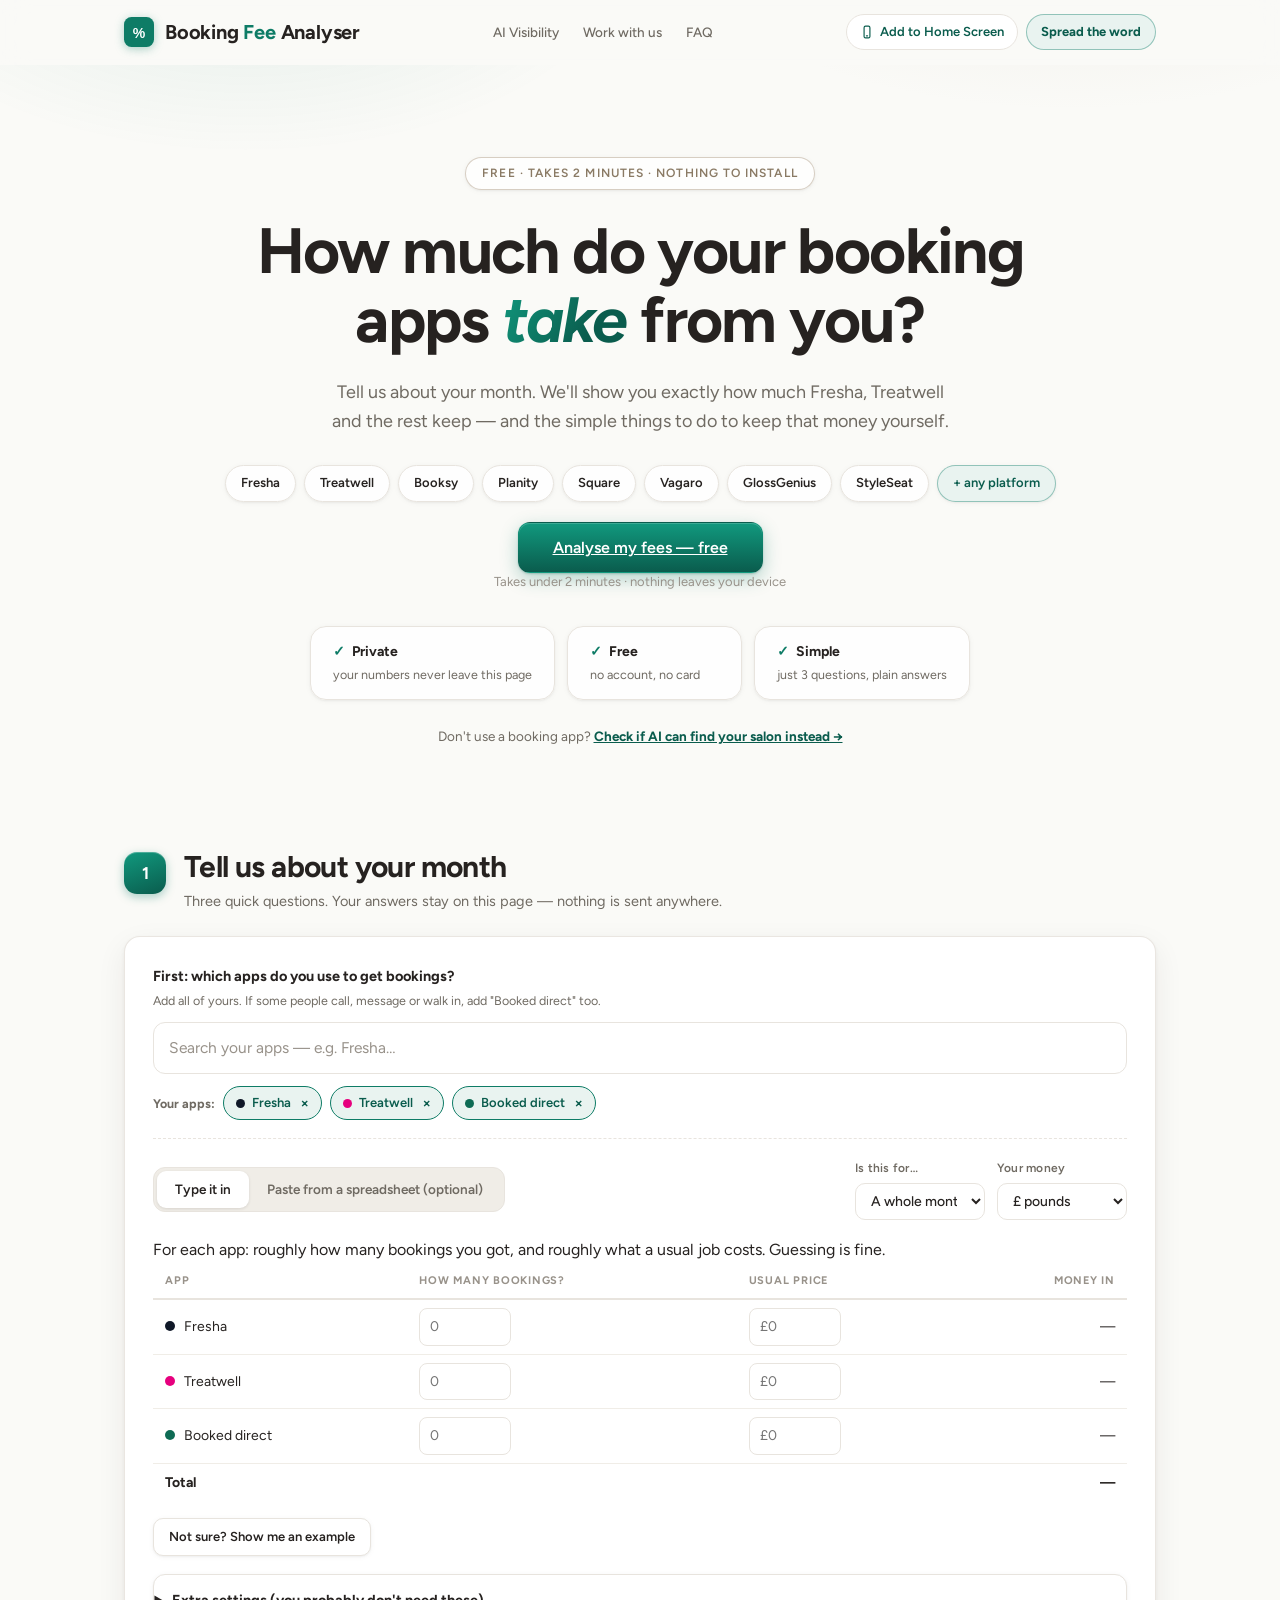
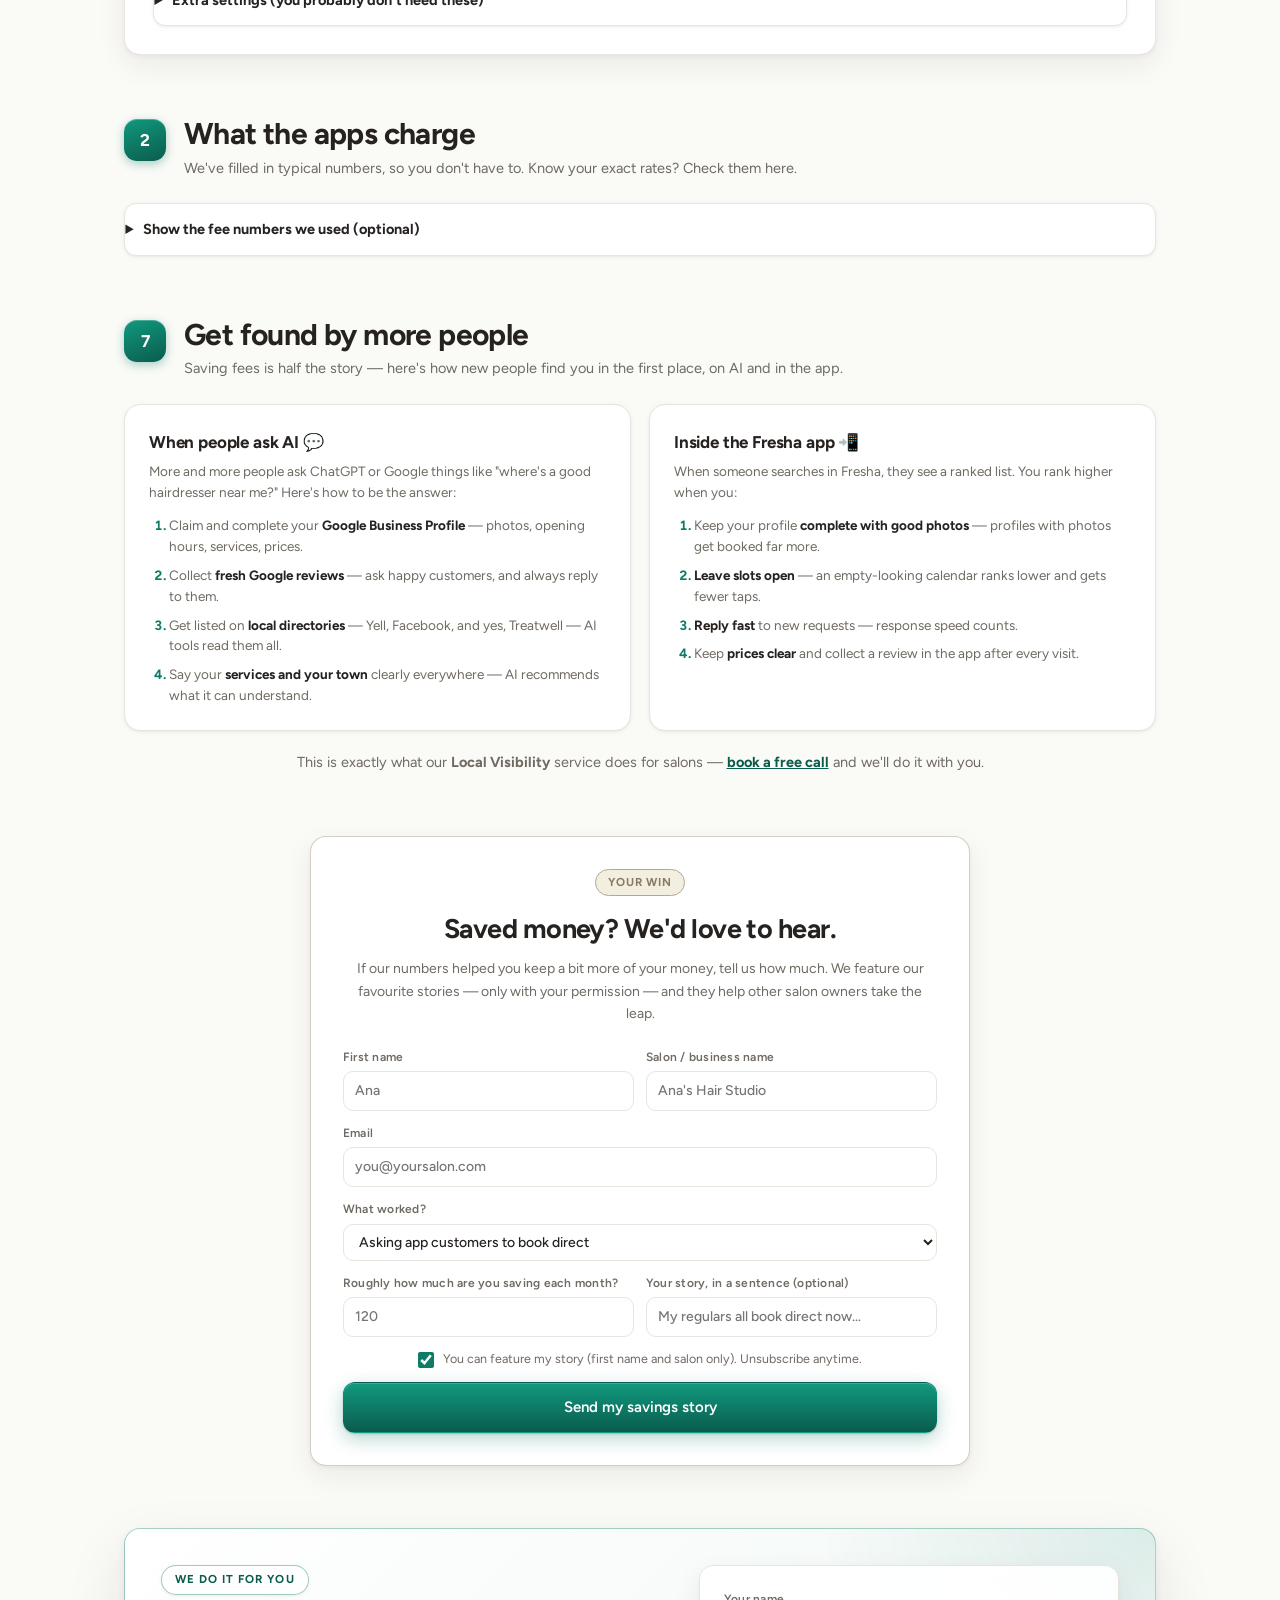
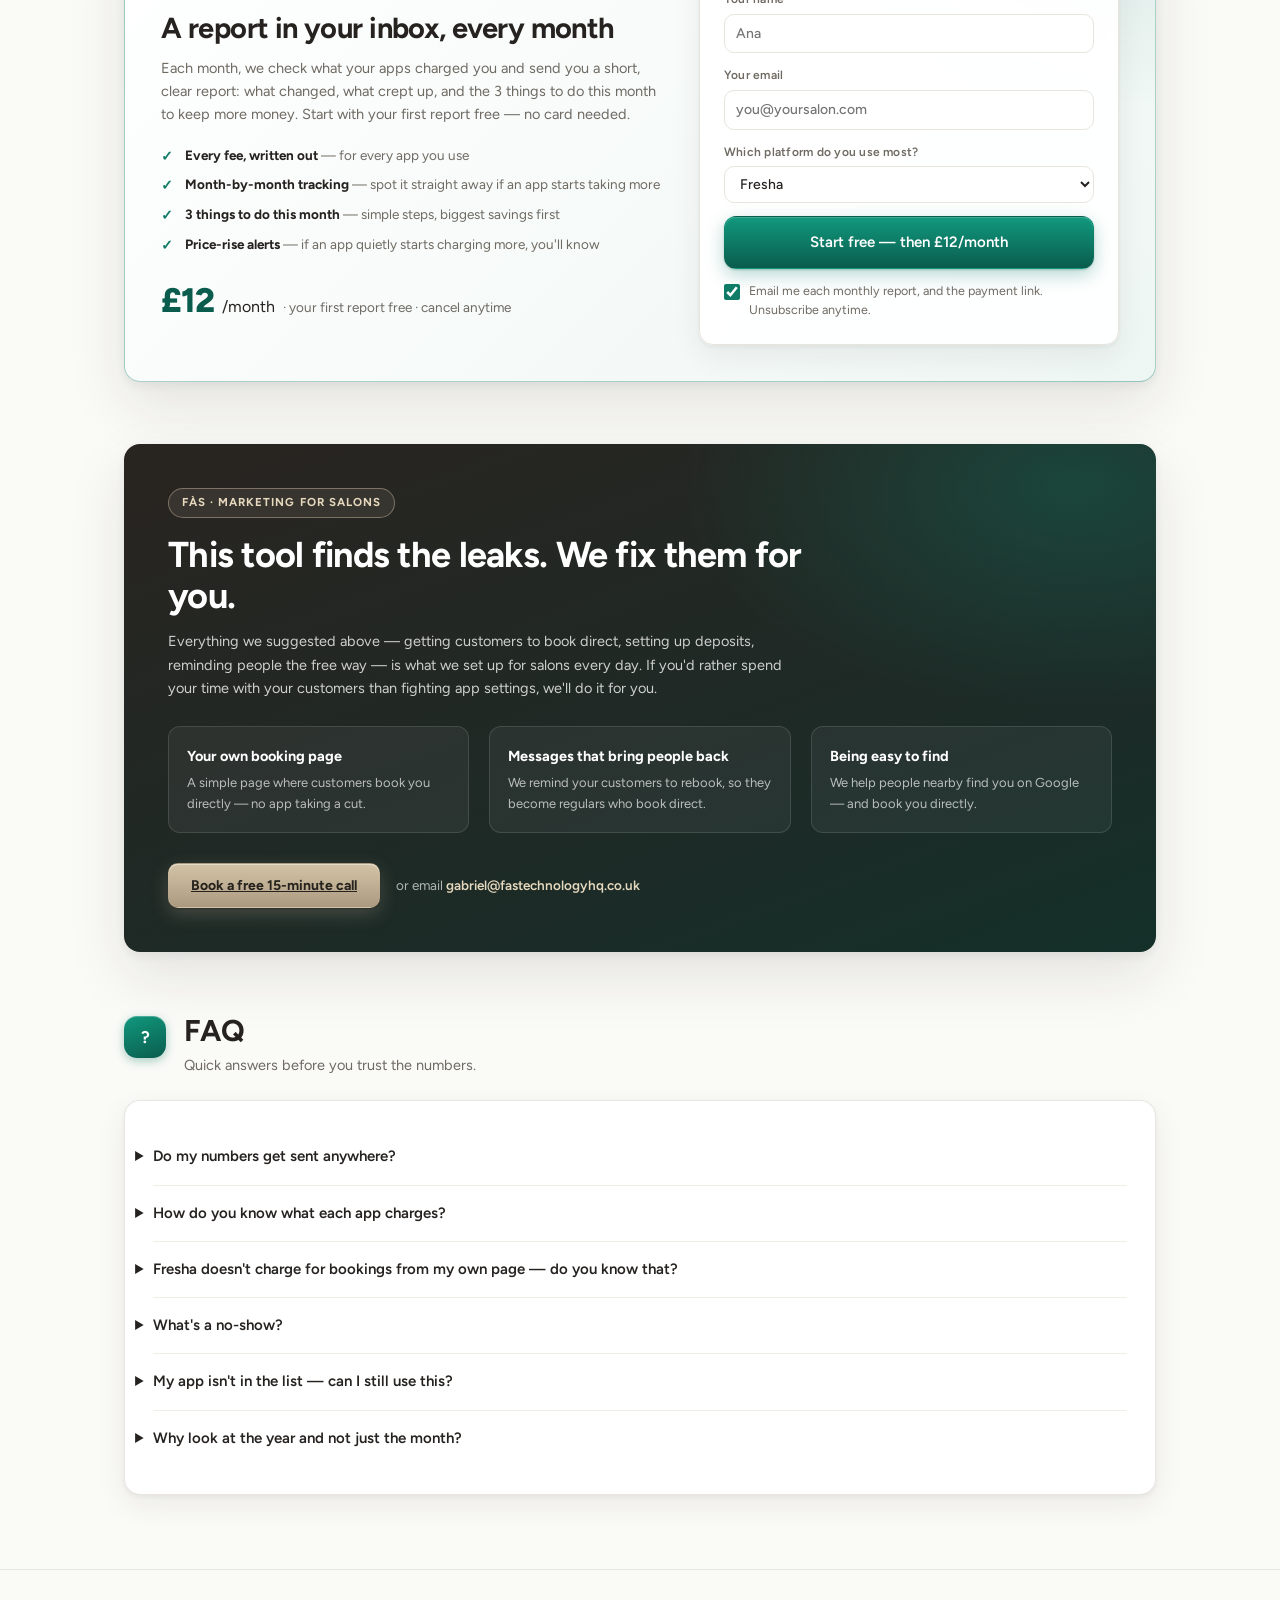
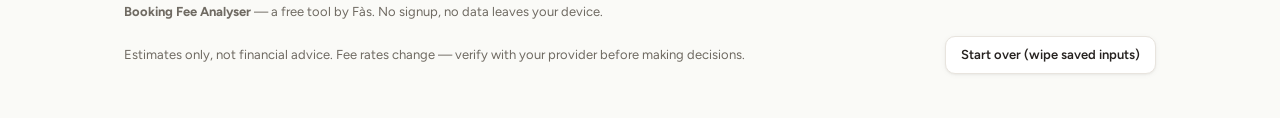
==== commit e64a3cbb: "Add files via upload" ====
--- a/index.html
+++ b/index.html
@@ -16,10 +16,10 @@
 <meta name="apple-mobile-web-app-status-bar-style" content="default">
 <meta name="apple-mobile-web-app-title" content="Fee Analyser">
 <meta property="og:type" content="website">
-<meta property="og:url" content="https://bookinganalyst.com/">
+<meta property="og:url" content="https://www.bookinganalyst.com/">
 <meta property="og:title" content="What do your booking apps really take from you?">
 <meta property="og:description" content="Free tool for salon owners: see exactly how much Fresha, Treatwell and the rest keep every month — and the simple things to do to keep that money yourself.">
-<meta property="og:image" content="https://bookinganalyst.com/icon-512.png">
+<meta property="og:image" content="https://www.bookinganalyst.com/icon-512.png">
 <meta name="twitter:card" content="summary_large_image">
 <meta name="twitter:title" content="What do your booking apps really take from you?">
 <meta name="twitter:description" content="Free tool for salon owners: see what the apps keep, and how to keep it yourself.">
@@ -37,6 +37,7 @@
       <a href="#data" class="nav-flow">Start</a>
       <a href="#results" class="nav-flow">Your numbers</a>
       <a href="#actions" class="nav-flow">How to save</a>
+      <a href="visibility.html">AI Visibility</a>
       <a href="#agency">Work with us</a>
       <a href="#faq">FAQ</a>
     </nav>
@@ -72,6 +73,7 @@
       <div><strong>Free</strong><span>no account, no card</span></div>
       <div><strong>Simple</strong><span>just 3 questions, plain answers</span></div>
     </div>
+    <div class="hero-switch">Don't use a booking app? <a href="visibility.html">Check if AI can find your salon instead →</a></div>
   </div>
 </section>
 
--- a/styles.css
+++ b/styles.css
@@ -879,3 +879,55 @@
   .diy-card { grid-template-columns: 1fr; }
   .found-grid { grid-template-columns: 1fr; }
 }
+
+/* ---------- AI visibility quiz ---------- */
+.hero-switch { margin-top: 26px; font-size: 13.5px; color: var(--muted); }
+.hero-switch a { font-weight: 700; }
+.quiz-list { display: flex; flex-direction: column; gap: 12px; }
+.quiz-q {
+  background: var(--line-soft); border-radius: 12px; padding: 14px 16px;
+  transition: background .2s var(--ease);
+}
+.quiz-q:has(.q-btn.yes) { background: var(--accent-soft); }
+.quiz-text { font-size: 14.5px; font-weight: 600; line-height: 1.45; }
+.quiz-n { color: var(--accent-dark); font-weight: 800; margin-right: 2px; }
+.q-btns { display: flex; gap: 8px; margin-top: 10px; }
+.q-btn {
+  font: inherit; font-size: 13px; font-weight: 700; cursor: pointer;
+  border: 1px solid var(--line); background: #fff; color: var(--muted);
+  border-radius: 999px; padding: 7px 15px; transition: all .18s var(--ease);
+}
+.q-btn:hover { border-color: var(--accent); color: var(--accent-dark); }
+.q-btn.yes { background: var(--accent); border-color: var(--accent); color: #fff; }
+.q-btn.no { background: var(--cost-soft); border-color: var(--cost); color: var(--cost); }
+.quiz-progress { height: 8px; background: var(--line-soft); border-radius: 999px; margin-top: 18px; overflow: hidden; }
+.quiz-progress-fill { height: 100%; width: 0%; background: linear-gradient(90deg, var(--accent-bright), var(--accent-dark)); border-radius: 999px; transition: width .4s var(--ease); }
+.quiz-progress + .btn-row { margin-top: 16px; }
+
+/* ---------- score ---------- */
+.score-card { display: flex; gap: 28px; align-items: center; margin-bottom: 18px; }
+.score-num-wrap { text-align: center; flex: 0 0 auto; }
+.score-num { font-size: 72px; font-weight: 800; letter-spacing: -.03em; line-height: 1; color: var(--accent-dark); font-variant-numeric: tabular-nums; }
+.score-outof { font-size: 12.5px; font-weight: 600; color: var(--faint); text-transform: uppercase; letter-spacing: .06em; margin-top: 4px; }
+.score-verdict { flex: 1; }
+.score-verdict h3 { font-family: var(--serif); font-size: 24px; font-weight: 700; letter-spacing: -.02em; }
+.score-verdict p { font-size: 14px; color: var(--muted); margin-top: 6px; line-height: 1.55; }
+.score-bar { height: 14px; margin-top: 14px; border-radius: 999px; }
+
+/* ---------- fixes ---------- */
+.fix-list { display: grid; grid-template-columns: 1fr 1fr 1fr; gap: 14px; }
+.fix-card { background: var(--line-soft); border-radius: 12px; padding: 16px; }
+.fix-card h4 { font-size: 14.5px; font-weight: 700; color: var(--accent-dark); }
+.fix-card p { font-size: 12.5px; color: var(--muted); margin-top: 7px; line-height: 1.5; }
+.fix-card strong { color: var(--ink); }
+
+/* ---------- misc ---------- */
+.switch-card { margin-top: 18px; font-size: 14px; }
+.switch-card a { font-weight: 700; }
+.agency-line { margin-top: 22px; text-align: center; }
+.agency-line a { font-weight: 700; }
+@media (max-width: 860px) { .fix-list { grid-template-columns: 1fr; } }
+@media (max-width: 640px) {
+  .score-card { flex-direction: column; text-align: center; gap: 14px; }
+  .score-bar { width: 100%; }
+}
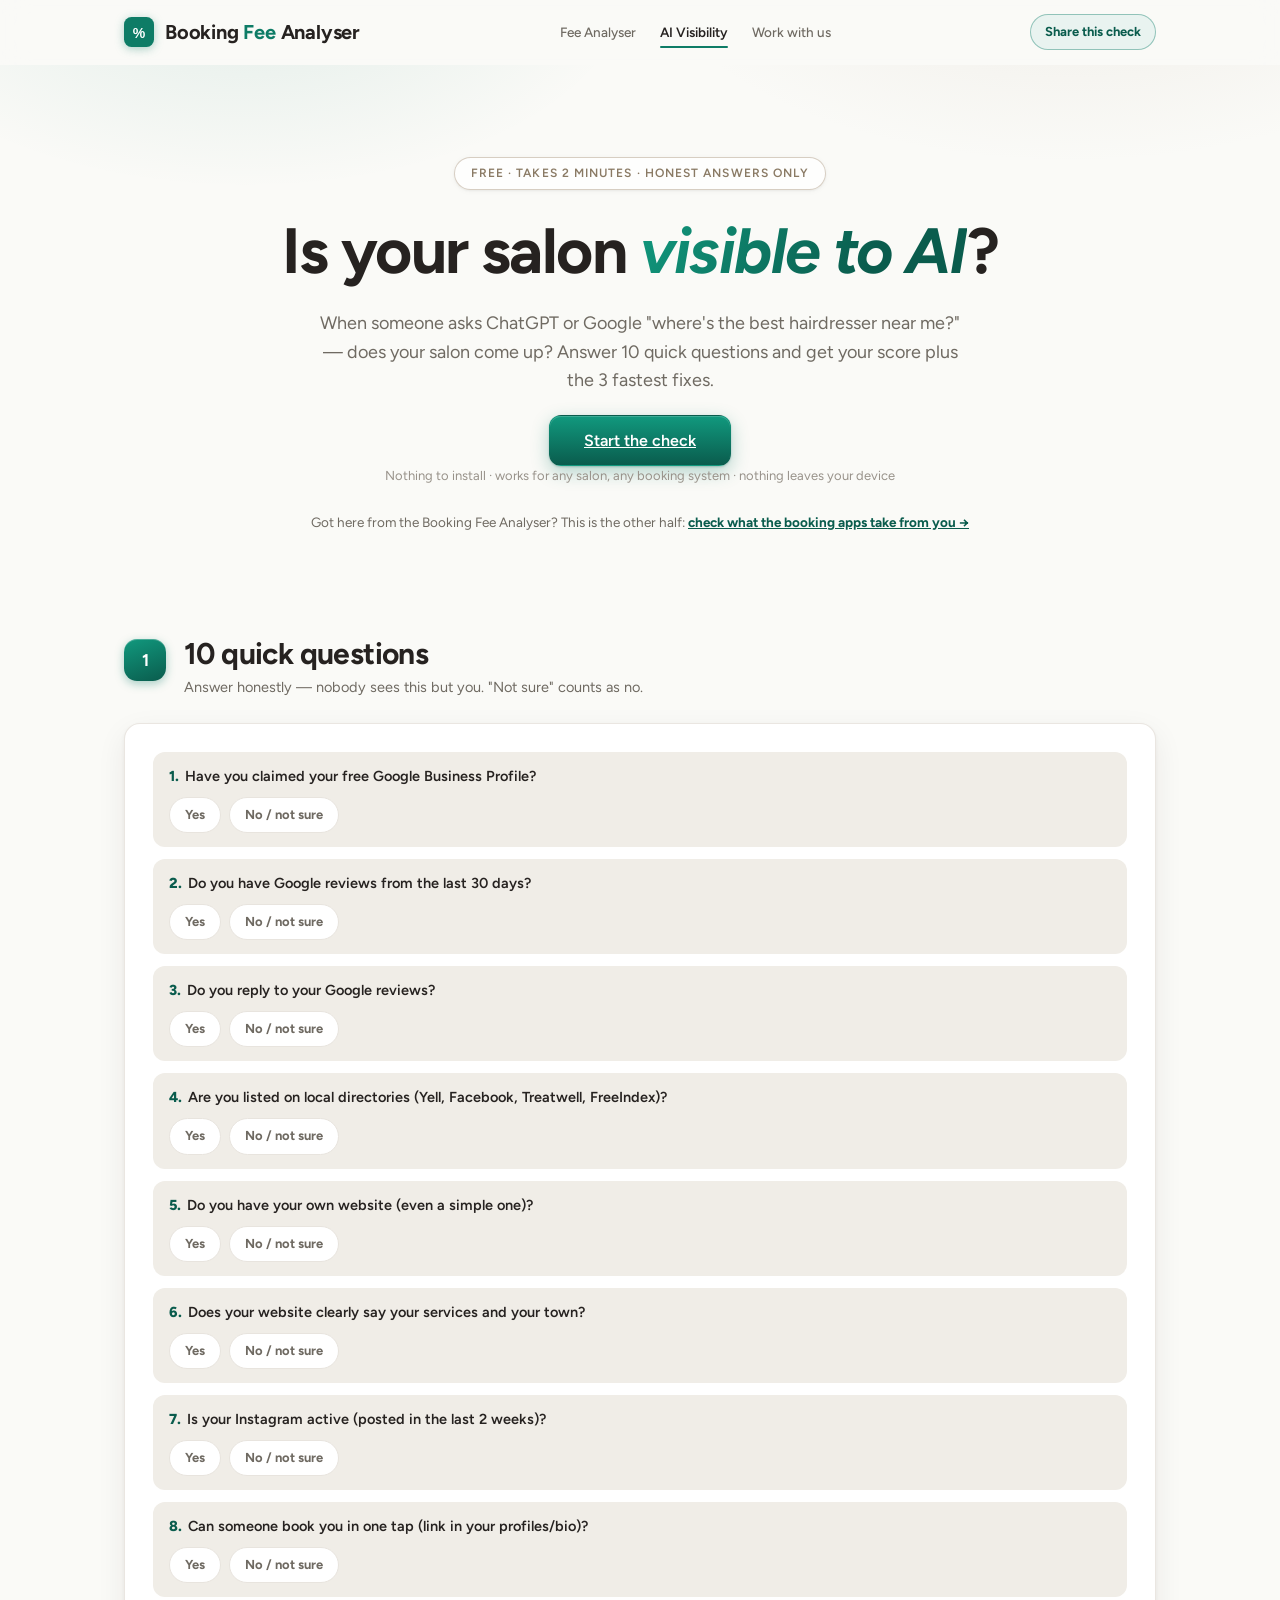
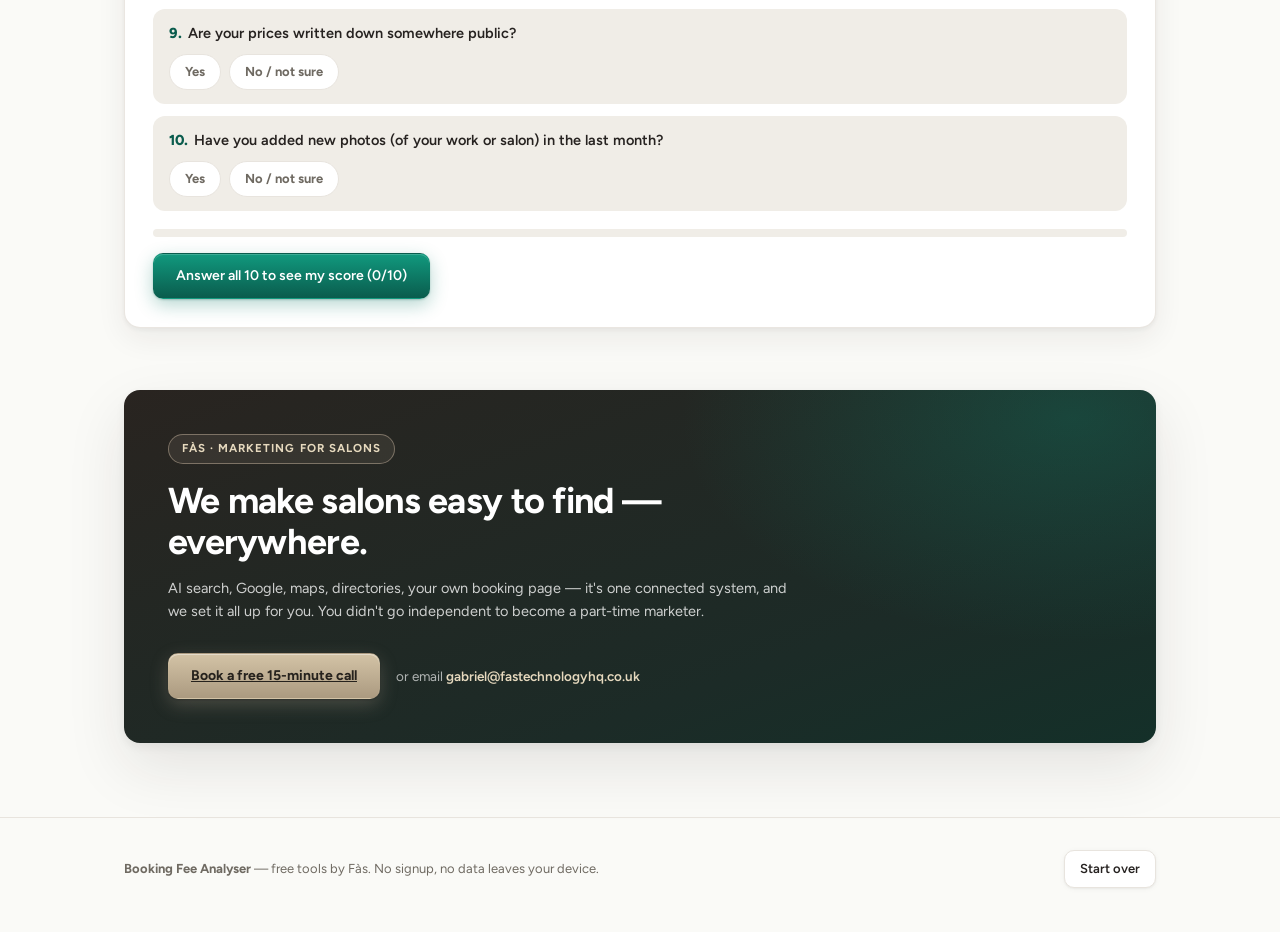
==== commit b6d44f5b: "Add files via upload" ====
--- a/index.html
+++ b/index.html
@@ -1,509 +1,168 @@
-<!DOCTYPE html>
-<html lang="en">
-<head>
-<meta charset="UTF-8">
-<meta name="viewport" content="width=device-width, initial-scale=1.0">
-<title>Booking Fee Analyser — what do Fresha, Treatwell & co. really cost you?</title>
-<meta name="description" content="Paste your monthly or weekly booking rundown from Fresha, Treatwell, Booksy or any platform. See exactly what you pay in commissions, card fees and subscriptions — and get a personalised action plan to cut it.">
-<link rel="icon" href="data:image/svg+xml,%3Csvg xmlns='http://www.w3.org/2000/svg' viewBox='0 0 32 32'%3E%3Crect width='32' height='32' rx='8' fill='%230e7c66'/%3E%3Ctext x='16' y='22' font-family='Arial' font-size='16' font-weight='bold' fill='%23fff' text-anchor='middle'%3E%25%3C/text%3E%3C/svg%3E">
-<link rel="preconnect" href="https://fonts.googleapis.com">
-<link rel="preconnect" href="https://fonts.gstatic.com" crossorigin>
-<link href="https://fonts.googleapis.com/css2?family=Figtree:ital,wght@0,300..900;1,300..900&display=swap" rel="stylesheet">
-<link rel="manifest" href="manifest.json">
-<link rel="apple-touch-icon" href="icon-180.png">
-<meta name="theme-color" content="#0e7c66">
-<meta name="apple-mobile-web-app-capable" content="yes">
-<meta name="apple-mobile-web-app-status-bar-style" content="default">
-<meta name="apple-mobile-web-app-title" content="Fee Analyser">
-<meta property="og:type" content="website">
-<meta property="og:url" content="https://www.bookinganalyst.com/">
-<meta property="og:title" content="What do your booking apps really take from you?">
-<meta property="og:description" content="Free tool for salon owners: see exactly how much Fresha, Treatwell and the rest keep every month — and the simple things to do to keep that money yourself.">
-<meta property="og:image" content="https://www.bookinganalyst.com/icon-512.png">
-<meta name="twitter:card" content="summary_large_image">
-<meta name="twitter:title" content="What do your booking apps really take from you?">
-<meta name="twitter:description" content="Free tool for salon owners: see what the apps keep, and how to keep it yourself.">
-<link rel="stylesheet" href="styles.css">
-</head>
-<body>
-
-<header class="nav">
-  <div class="wrap nav-inner">
-    <a class="brand" href="#">
-      <svg class="brand-mark" viewBox="0 0 32 32" aria-hidden="true"><rect width="32" height="32" rx="8" fill="#0e7c66"/><text x="16" y="22" font-family="Arial,Helvetica,sans-serif" font-size="15" font-weight="700" fill="#fff" text-anchor="middle">%</text></svg>
-      <span><span class="brand-long">Booking </span><em>Fee</em> Analyser</span>
-    </a>
-    <nav class="nav-links">
-      <a href="#data" class="nav-flow">Start</a>
-      <a href="#results" class="nav-flow">Your numbers</a>
-      <a href="#actions" class="nav-flow">How to save</a>
-      <a href="visibility.html">AI Visibility</a>
-      <a href="#agency">Work with us</a>
-      <a href="#faq">FAQ</a>
-    </nav>
-    <div class="nav-right">
-    <button id="installBtn" class="install-btn" type="button" title="Add the Fee Analyser to your phone's home screen">
-      <svg viewBox="0 0 24 24" width="14" height="14" fill="none" stroke="currentColor" stroke-width="2" stroke-linecap="round" aria-hidden="true"><rect x="7" y="2" width="10" height="20" rx="2.5"/><path d="M11 18.5h2"/></svg>
-      <span class="install-long">Add to Home Screen</span><span class="install-short">Get app</span>
-    </button>
-    <button id="shareBtn" class="share-btn" type="button" title="Copy a link to this tool"><span class="share-long">Spread the word</span><span class="share-short">Share</span></button>
-    </div>
-  </div>
-</header>
-
-<main>
-
-<!-- ============ HERO ============ -->
-<section class="hero">
-  <div class="wrap">
-    <p class="hero-eyebrow">Free · takes 2 minutes · nothing to install</p>
-    <h1>How much do your booking apps <em>take</em> from you?</h1>
-    <p class="hero-sub">Tell us about your month. We'll show you exactly how much Fresha, Treatwell and the rest keep — and the simple things to do to keep that money yourself.</p>
-    <div class="hero-chips">
-      <span class="chip">Fresha</span><span class="chip">Treatwell</span><span class="chip">Booksy</span>
-      <span class="chip">Planity</span><span class="chip">Square</span><span class="chip">Vagaro</span>
-      <span class="chip">GlossGenius</span><span class="chip">StyleSeat</span><span class="chip chip-more">+ any platform</span>
-    </div>
-    <div class="hero-cta">
-      <a href="#data" class="btn primary btn-lg">Analyse my fees — free</a>
-      <p class="hero-cta-note">Takes under 2 minutes · nothing leaves your device</p>
-    </div>
-    <div class="hero-trust">
-      <div><strong>Private</strong><span>your numbers never leave this page</span></div>
-      <div><strong>Free</strong><span>no account, no card</span></div>
-      <div><strong>Simple</strong><span>just 3 questions, plain answers</span></div>
-    </div>
-    <div class="hero-switch">Don't use a booking app? <a href="visibility.html">Check if AI can find your salon instead →</a></div>
-  </div>
-</section>
-
-<!-- ============ STEP 1: DATA ============ -->
-<section id="data" class="step">
-  <div class="wrap">
-    <div class="step-head">
-      <span class="step-num">1</span>
-      <div>
-        <h2>Tell us about your month</h2>
-        <p>Three quick questions. Your answers stay on this page — nothing is sent anywhere.</p>
-      </div>
-    </div>
-
-    <div class="card">
-      <div class="channel-pick">
-        <p class="pick-label">First: which apps do you use to get bookings? <span class="pick-sub">Add all of yours. If some people call, message or walk in, add "Booked direct" too.</span></p>
-        <div id="channelSearch" class="channel-search"><!-- V1 picker: filled by app.js --></div>
-        <div id="channelChips" class="chip-row" hidden><!-- V2 picker: filled by app.js --></div>
-      </div>
-      <div class="row-controls">
-        <div class="seg" role="tablist" aria-label="Input mode">
-          <button id="tabQuick" class="seg-btn active" role="tab" aria-selected="true">Type it in</button>
-          <button id="tabCsv" class="seg-btn" role="tab" aria-selected="false">Paste from a spreadsheet (optional)</button>
-        </div>
-        <div class="inline-controls">
-          <label class="inline-field">Is this for…
-            <select id="periodSel">
-              <option value="monthly" selected>A whole month</option>
-              <option value="weekly">One week</option>
-            </select>
-          </label>
-          <label class="inline-field">Your money
-            <select id="currencySel">
-              <option value="£" selected>£ pounds</option>
-              <option value="€">€ euros</option>
-              <option value="$">$ dollars</option>
-            </select>
-          </label>
-        </div>
-      </div>
-
-      <!-- Quick add panel (primary path) -->
-      <div id="panelQuick" class="panel">
-        <p class="hint">For each app: roughly how many bookings you got, and roughly what a usual job costs. Guessing is fine.</p>
-        <div class="quick-table-wrap">
-          <table class="quick-table" id="quickTable">
-            <thead><tr><th>App</th><th>How many bookings?</th><th>Usual price</th><th class="ta-r">Money in</th></tr></thead>
-            <tbody><!-- filled by app.js --></tbody>
-          </table>
-        </div>
-        <p id="quickTotal" class="feedback"></p>
-        <div class="btn-row"><button id="quickExample" class="btn ghost small">Not sure? Show me an example</button></div>
-      </div>
-
-      <!-- CSV panel (optional) -->
-      <div id="panelCsv" class="panel" hidden>
-        <p class="hint">Have a list of bookings from your app's reports page? Paste it here — we'll read it for you. Not sure how? Just use "Type it in" above instead.</p>
-        <textarea id="csvInput" spellcheck="false" placeholder="Date, Client, Service, Source, Status, Price&#10;2026-10-01, Ana M, Blow dry, Treatwell, Paid, 45&#10;2026-10-02, Lee S, Massage, Fresha, Paid, 60&#10;2026-10-03, Kim T, Cut &amp; finish, Fresha (own link), Paid, 55&#10;…"></textarea>
-        <div class="btn-row">
-          <button id="analyseBtn" class="btn primary">Show me my numbers</button>
-          <label class="btn ghost file-btn">Choose a file<input type="file" id="fileInput" accept=".csv,.txt,text/csv,text/plain"></label>
-          <button id="exampleBtn" class="btn ghost">Try an example</button>
-          <button id="clearBtn" class="btn ghost">Erase</button>
-        </div>
-        <p id="parseFeedback" class="feedback" hidden></p>
-        <details class="subnote">
-          <summary>Tips for pasting (optional)</summary>
-          <ul>
-            <li>Any list with prices works. If you can, add a <em>Source</em> column saying where each booking came from (Fresha, Treatwell, walk-in…).</li>
-            <li>Bookings that never happened — mark the Status "No show" or "Cancelled" and we'll leave them out.</li>
-            <li>Short lines work too, like <code>45, Treatwell</code>.</li>
-          </ul>
-        </details>
-      </div>
-
-      <details class="adv-details">
-        <summary>Extra settings (you probably don't need these)</summary>
-        <div class="adv-grid">
-          <label class="inline-field">How many customers pay by card? (%)
-            <input type="number" id="cardShare" min="0" max="100" step="5" value="100">
-          </label>
-          <label class="inline-field">Text reminders per booking
-            <input type="number" id="smsPerBooking" min="0" max="5" step="0.5" value="1">
-          </label>
-          <label class="inline-field">No-shows per <span class="period-word">month</span>
-            <input type="number" id="nsCount" min="0" step="1" value="0">
-          </label>
-          <label class="inline-field">Usual price of a no-show
-            <input type="number" id="nsTicket" min="0" step="1" value="0">
-          </label>
-        </div>
-        <p class="disclaimer-note">The app fee numbers we use are typical ones — you can check and change them in step 2.</p>
-      </details>
-    </div>
-  </div>
-</section>
-
-<!-- ============ STEP 2: RATES ============ -->
-<section id="rates" class="step">
-  <div class="wrap">
-    <div class="step-head">
-      <span class="step-num">2</span>
-      <div>
-        <h2>What the apps charge</h2>
-        <p>We've filled in typical numbers, so you don't have to. Know your exact rates? Check them here.</p>
-      </div>
-    </div>
-    <details class="adv-details rates-details">
-      <summary>Show the fee numbers we used (optional)</summary>
-      <div id="rateCards" class="rate-grid"><!-- filled by app.js --></div>
-      <p class="disclaimer-note">These are typical prices and they change now and then — check with your app to be sure.</p>
-    </details>
-  </div>
-</section>
-
-<!-- ============ RESULTS ============ -->
-<section id="results" class="step" hidden>
-  <div class="wrap">
-    <div class="step-head">
-      <span class="step-num">3</span>
-      <div>
-        <h2>Your numbers</h2>
-        <p>All the amounts below are for one <strong>month</strong>.</p>
-      </div>
-    </div>
-
-    <div class="kpi-grid" id="kpiGrid"></div>
-
-    <div class="card">
-      <h3 class="card-title">Where it all goes</h3>
-      <div class="table-wrap">
-        <table class="data-table" id="channelTable">
-          <thead><tr>
-            <th>App</th><th class="ta-r">Bookings</th><th class="ta-r">Money in</th>
-            <th class="ta-r">They took</th><th class="ta-r">Their cut</th>
-          </tr></thead>
-          <tbody><!-- filled --></tbody>
-        </table>
-      </div>
-      <div id="channelBars" class="bars"></div>
-      <p class="bar-legend">Each bar is one app. The striped part on the left is what the app keeps. The exact numbers are in the table above.</p>
-      <details class="subnote">
-        <summary>How we worked this out</summary>
-        <ul id="assumptionsList"></ul>
-      </details>
-    </div>
-  </div>
-</section>
-
-<!-- ============ SIMULATOR ============ -->
-<section id="simulate" class="step" hidden>
-  <div class="wrap">
-    <div class="step-head">
-      <span class="step-num">4</span>
-      <div>
-        <h2>What if some customers booked you directly?</h2>
-        <p>Apps charge you every time they send you a customer. Customers who book you directly are free. Drag the slider to see the difference.</p>
-      </div>
-    </div>
-    <div class="card sim-card">
-      <div class="sim-controls">
-        <label class="sim-slider">
-          <span>App customers who start booking direct: <strong id="convVal">25%</strong></span>
-          <input type="range" id="convSlider" min="0" max="100" step="5" value="25">
-        </label>
-        <label class="sim-slider">
-          <span>You thank them with a small discount: <strong id="discVal">0%</strong></span>
-          <input type="range" id="discSlider" min="0" max="20" step="1" value="0">
-        </label>
-      </div>
-      <div class="sim-result" id="simResult"></div>
-    </div>
-  </div>
-</section>
-
-<!-- ============ DIY BOOKING PAGE ============ -->
-<section id="diy" class="step" hidden>
-  <div class="wrap">
-    <div class="step-head">
-      <span class="step-num">5</span>
-      <div>
-        <h2>What if you ran your own booking page?</h2>
-        <p>For customers who book you directly, you don't need an app at all. Here's what it would cost — and what you'd keep.</p>
-      </div>
-    </div>
-    <div class="card diy-card">
-      <div class="diy-costs">
-        <h3 class="card-title">What it costs</h3>
-        <ul class="diy-list">
-          <li><strong>Your own web address</strong><span>about £1 a month (£12 a year)</span></li>
-          <li><strong>A booking page</strong><span>£0 — free tools do this well</span></li>
-          <li><strong>Card payments</strong><span>the same small fee you already pay</span></li>
-          <li><strong>Setup time</strong><span>about an hour, once</span></li>
-        </ul>
-        <div class="diy-cta">
-          <a id="diyBook" class="btn gold small" target="_blank" rel="noopener">We can set it all up for you — free call</a>
-        </div>
-      </div>
-      <div class="diy-save">
-        <div class="sim-line"><span>What the apps take today</span><strong id="diyToday"></strong></div>
-        <div class="sim-line"><span>What your own page would cost</span><strong id="diyCost"></strong></div>
-        <div class="sim-saving">
-          <div class="big" id="diySaving"></div>
-          <div class="sub" id="diySavingSub"></div>
-        </div>
-        <p class="diy-note">Apps are still worth it for finding <em>new</em> customers — your own page is for the regulars. See the slider above for a realistic halfway number.</p>
-      </div>
-    </div>
-  </div>
-</section>
-
-<!-- ============ ACTIONS ============ -->
-<section id="actions" class="step" hidden>
-  <div class="wrap">
-    <div class="step-head">
-      <span class="step-num">6</span>
-      <div>
-        <h2>How to save that money</h2>
-        <p>Simple things to do, starting with the one that saves the most. We tell you exactly what to say.</p>
-      </div>
-    </div>
-    <div id="actionList" class="action-list"></div>
-  </div>
-</section>
-
-<!-- ============ GET FOUND (AI + FRESHA) ============ -->
-<section id="getfound" class="step">
-  <div class="wrap">
-    <div class="step-head">
-      <span class="step-num">7</span>
-      <div>
-        <h2>Get found by more people</h2>
-        <p>Saving fees is half the story — here's how new people find you in the first place, on AI and in the app.</p>
-      </div>
-    </div>
-    <div class="found-grid">
-      <div class="found-card">
-        <h3>When people ask AI 💬</h3>
-        <p class="found-sub">More and more people ask ChatGPT or Google things like "where's a good hairdresser near me?" Here's how to be the answer:</p>
-        <ol>
-          <li>Claim and complete your <strong>Google Business Profile</strong> — photos, opening hours, services, prices.</li>
-          <li>Collect <strong>fresh Google reviews</strong> — ask happy customers, and always reply to them.</li>
-          <li>Get listed on <strong>local directories</strong> — Yell, Facebook, and yes, Treatwell — AI tools read them all.</li>
-          <li>Say your <strong>services and your town</strong> clearly everywhere — AI recommends what it can understand.</li>
-        </ol>
-      </div>
-      <div class="found-card">
-        <h3>Inside the Fresha app 📲</h3>
-        <p class="found-sub">When someone searches in Fresha, they see a ranked list. You rank higher when you:</p>
-        <ol>
-          <li>Keep your profile <strong>complete with good photos</strong> — profiles with photos get booked far more.</li>
-          <li><strong>Leave slots open</strong> — an empty-looking calendar ranks lower and gets fewer taps.</li>
-          <li><strong>Reply fast</strong> to new requests — response speed counts.</li>
-          <li>Keep <strong>prices clear</strong> and collect a review in the app after every visit.</li>
-        </ol>
-      </div>
-    </div>
-    <p class="found-cta">This is exactly what our <strong>Local Visibility</strong> service does for salons — <a id="foundBook" target="_blank" rel="noopener">book a free call</a> and we'll do it with you.</p>
-  </div>
-</section>
-
-<!-- ============ SAVED MONEY / CASE STUDY ============ -->
-<section id="saved" class="step">
-  <div class="wrap">
-    <div class="saved-card">
-      <div class="saved-head">
-        <p class="saved-eyebrow">Your win</p>
-        <h2>Saved money? We'd love to hear.</h2>
-        <p class="saved-sub">If our numbers helped you keep a bit more of your money, tell us how much. We feature our favourite stories — only with your permission — and they help other salon owners take the leap.</p>
-      </div>
-      <form id="savedForm">
-        <input type="text" id="savedHp" class="hp-field" tabindex="-1" autocomplete="off" aria-hidden="true">
-        <div class="saved-grid">
-          <label class="inline-field">First name
-            <input type="text" id="savedName" placeholder="Ana" required>
-          </label>
-          <label class="inline-field">Salon / business name
-            <input type="text" id="savedBusiness" placeholder="Ana's Hair Studio">
-          </label>
-        </div>
-        <label class="inline-field">Email
-          <input type="email" id="savedEmail" placeholder="you@yoursalon.com" required>
-        </label>
-        <label class="inline-field">What worked?
-          <select id="savedAction">
-            <option>Asking app customers to book direct</option>
-            <option>Charging app customers a little more</option>
-            <option>Deposits for no-shows</option>
-            <option>Free reminders (WhatsApp or email)</option>
-            <option>Cancelled subscriptions I didn't use</option>
-            <option>Selling prepaid bundles</option>
-            <option>Something else</option>
-          </select>
-        </label>
-        <div class="saved-grid">
-          <label class="inline-field">Roughly how much are you saving each month?
-            <input type="number" id="savedAmount" min="0" placeholder="120" required>
-          </label>
-          <label class="inline-field">Your story, in a sentence (optional)
-            <input type="text" id="savedQuote" placeholder="My regulars all book direct now…">
-          </label>
-        </div>
-        <label class="consent-row"><input type="checkbox" id="savedConsent" checked> You can feature my story (first name and salon only). Unsubscribe anytime.</label>
-        <button type="submit" class="btn primary saved-btn">Send my savings story</button>
-        <p id="savedDone" class="feedback ok" hidden>Thank you! If it's a good one, we'll be in touch about featuring it.</p>
-      </form>
-    </div>
-  </div>
-</section>
-
-<!-- ============ MONTHLY REPORT SIGNUP ============ -->
-<section id="report" class="step">
-  <div class="wrap">
-    <div class="report-card">
-      <div class="report-copy">
-        <p class="report-eyebrow">We do it for you</p>
-        <h2>A report in your inbox, every month</h2>
-        <p class="report-sub">Each month, we check what your apps charged you and send you a short, clear report: what changed, what crept up, and the 3 things to do this month to keep more money. Start with your first report free — no card needed.</p>
-        <ul class="report-points">
-          <li><strong>Every fee, written out</strong> — for every app you use</li>
-          <li><strong>Month-by-month tracking</strong> — spot it straight away if an app starts taking more</li>
-          <li><strong>3 things to do this month</strong> — simple steps, biggest savings first</li>
-          <li><strong>Price-rise alerts</strong> — if an app quietly starts charging more, you'll know</li>
-        </ul>
-        <p class="report-price"><strong>£12</strong>/month <span>· your first report free · cancel anytime</span></p>
-      </div>
-      <div class="report-form">
-        <form id="reportForm">
-          <input type="text" id="reportHp" class="hp-field" tabindex="-1" autocomplete="off" aria-hidden="true">
-          <label class="inline-field">Your name
-            <input type="text" id="reportName" placeholder="Ana" required>
-          </label>
-          <label class="inline-field">Your email
-            <input type="email" id="reportEmail" placeholder="you@yoursalon.com" required>
-          </label>
-          <label class="inline-field">Which platform do you use most?
-            <select id="reportPlatform">
-              <option>Fresha</option><option>Treatwell</option><option>Booksy</option>
-              <option>Planity</option><option>Square</option><option>Vagaro</option>
-              <option>GlossGenius</option><option>StyleSeat</option><option>Other / several</option>
-            </select>
-          </label>
-          <button type="submit" class="btn primary report-btn">Start free — then £12/month</button>
-          <label class="consent-row"><input type="checkbox" id="reportConsent" checked> Email me each monthly report, and the payment link. Unsubscribe anytime.</label>
-          <p id="reportDone" class="feedback ok" hidden>You're on the list! We'll email you within a day to set up payment — remember, your first report is free. If anything goes wrong, email us at <span class="report-addr"></span>.</p>
-        </form>
-      </div>
-    </div>
-  </div>
-</section>
-
-<!-- ============ AGENCY ============ -->
-<section id="agency" class="step">
-  <div class="wrap">
-    <div class="agency-band">
-      <p class="agency-eyebrow" id="agencyBrand"></p>
-      <h2>This tool finds the leaks. We fix them for you.</h2>
-      <p class="agency-sub">Everything we suggested above — getting customers to book direct, setting up deposits, reminding people the free way — is what we set up for salons every day. If you'd rather spend your time with your customers than fighting app settings, we'll do it for you.</p>
-      <div class="agency-points">
-        <div><strong>Your own booking page</strong><span>A simple page where customers book you directly — no app taking a cut.</span></div>
-        <div><strong>Messages that bring people back</strong><span>We remind your customers to rebook, so they become regulars who book direct.</span></div>
-        <div><strong>Being easy to find</strong><span>We help people nearby find you on Google — and book you directly.</span></div>
-      </div>
-      <div class="agency-cta-row">
-        <a id="agencyCta" class="btn gold" target="_blank" rel="noopener">Book a free 15-minute call</a>
-        <span class="agency-alt">or email <span class="agency-addr"></span></span>
-      </div>
-    </div>
-  </div>
-</section>
-
-<!-- ============ FAQ ============ -->
-<section id="faq" class="step">
-  <div class="wrap">
-    <div class="step-head">
-      <span class="step-num">?</span>
-      <div><h2>FAQ</h2><p>Quick answers before you trust the numbers.</p></div>
-    </div>
-    <div class="card faq-card">
-      <details>
-        <summary>Do my numbers get sent anywhere?</summary>
-        <p>No. Everything happens inside this page in your browser. Your answers are only saved on your own device, and pressing "Start over" at the bottom wipes them away.</p>
-      </details>
-      <details>
-        <summary>How do you know what each app charges?</summary>
-        <p>They're typical prices, and apps change them now and then. Press "Show the fee numbers we used" in step 2 to see exactly what we counted, and change anything that doesn't match what your app charges you.</p>
-      </details>
-      <details>
-        <summary>Fresha doesn't charge for bookings from my own page — do you know that?</summary>
-        <p>Bookings marked as direct, own link, website, walk-in, phone, WhatsApp, Instagram or referral are counted as "Booked direct" — no app takes a cut of those. Bookings marked Fresha or Treatwell are counted under that app. You'll see the split in the table.</p>
-      </details>
-      <details>
-        <summary>What's a no-show?</summary>
-        <p>A no-show is someone who booked but never came. If your list marks them (like "No show"), we leave them out of your earnings and show you how much they cost you instead.</p>
-      </details>
-      <details>
-        <summary>My app isn't in the list — can I still use this?</summary>
-        <p>Yes. Tick <strong>Another app</strong> in step 1, type your bookings for it, and tell us what it charges in step 2.</p>
-      </details>
-      <details>
-        <summary>Why look at the year and not just the month?</summary>
-        <p>Fees feel small because they come out bit by bit. Add up a whole year and it's often thousands. Run your numbers above and see what a year of fees could buy instead — a holiday, a new chair, or a big advertising budget.</p>
-      </details>
-    </div>
-  </div>
-</section>
-
-</main>
-
-<footer>
-  <div class="wrap footer-inner">
-    <p><strong>Booking Fee Analyser</strong> — a free tool by <span id="footBrand"></span>. No signup, no data leaves your device.</p>
-    <p>Estimates only, not financial advice. Fee rates change — verify with your provider before making decisions.</p>
-    <button id="resetBtn" class="btn ghost small">Start over (wipe saved inputs)</button>
-  </div>
-</footer>
-
-<!-- ============ INSTALL GUIDE MODAL ============ -->
-<div id="installModal" class="modal-overlay" hidden>
-  <div class="modal-card" role="dialog" aria-modal="true" aria-labelledby="installTitle">
-    <button class="modal-close" id="installClose" type="button" aria-label="Close">&times;</button>
-    <p class="install-eyebrow">Takes 10 seconds</p>
-    <h3 id="installTitle">Put the Fee Analyser on your home screen</h3>
-    <p class="install-sub">It'll sit on your phone like a real app — one tap and your numbers are there, any time.</p>
-    <ol class="install-steps" id="installSteps"></ol>
-    <p class="install-note" id="installNote"></p>
-  </div>
-</div>
-
-<script src="app.js"></script>
-</body>
-</html>
+<!DOCTYPE html>
+<html lang="en">
+<head>
+<meta charset="UTF-8">
+<meta name="viewport" content="width=device-width, initial-scale=1.0">
+<title>Is your salon visible to AI? — free 2-minute check</title>
+<meta name="description" content="When someone asks ChatGPT 'where's the best hairdresser near me?' — does your salon come up? Take the free 2-minute AI Visibility check and get your score plus your 3 fastest fixes.">
+<link rel="manifest" href="../manifest.json">
+<link rel="apple-touch-icon" href="../icon-180.png">
+<meta name="theme-color" content="#0e7c66">
+<meta property="og:type" content="website">
+<meta property="og:url" content="https://bookinganalyst.com/visibility.html">
+<meta property="og:title" content="Is your salon visible to AI? — free 2-minute check">
+<meta property="og:description" content="When someone asks ChatGPT for a good salon nearby, does yours come up? Score your visibility and get your 3 fastest fixes.">
+<meta property="og:image" content="https://www.bookinganalyst.com/icon-512.png">
+<meta name="twitter:card" content="summary_large_image">
+<link rel="preconnect" href="https://fonts.googleapis.com">
+<link rel="preconnect" href="https://fonts.gstatic.com" crossorigin>
+<link href="https://fonts.googleapis.com/css2?family=Figtree:ital,wght@0,300..900;1,300..900&display=swap" rel="stylesheet">
+<link rel="stylesheet" href="../styles.css">
+</head>
+<body>
+
+<header class="nav">
+  <div class="wrap nav-inner">
+    <a class="brand" href="../">
+      <svg class="brand-mark" viewBox="0 0 32 32" aria-hidden="true"><rect width="32" height="32" rx="8" fill="#0e7c66"/><text x="16" y="22" font-family="Arial,Helvetica,sans-serif" font-size="15" font-weight="700" fill="#fff" text-anchor="middle">%</text></svg>
+      <span>Booking <em>Fee</em> Analyser</span>
+    </a>
+    <nav class="nav-links">
+      <a href="../">Fee Analyser</a>
+      <a href="#quiz" class="active">AI Visibility</a>
+      <a href="#agency">Work with us</a>
+    </nav>
+    <div class="nav-right">
+      <button id="shareBtn" class="share-btn" type="button" title="Copy a link to this check"><span class="share-long">Share this check</span><span class="share-short">Share</span></button>
+    </div>
+  </div>
+</header>
+
+<main>
+
+<section class="hero">
+  <div class="wrap">
+    <p class="hero-eyebrow">Free · takes 2 minutes · honest answers only</p>
+    <h1>Is your salon <em>visible to AI</em>?</h1>
+    <p class="hero-sub">When someone asks ChatGPT or Google "where's the best hairdresser near me?" — does your salon come up? Answer 10 quick questions and get your score plus the 3 fastest fixes.</p>
+    <div class="hero-cta">
+      <a href="#quiz" class="btn primary btn-lg">Start the check</a>
+      <p class="hero-cta-note">Nothing to install · works for any salon, any booking system · nothing leaves your device</p>
+    </div>
+    <div class="hero-switch">
+      Got here from the Booking Fee Analyser? This is the other half: <a href="../">check what the booking apps take from you →</a>
+    </div>
+  </div>
+</section>
+
+<!-- ============ QUIZ ============ -->
+<section id="quiz" class="step">
+  <div class="wrap">
+    <div class="step-head">
+      <span class="step-num">1</span>
+      <div>
+        <h2>10 quick questions</h2>
+        <p>Answer honestly — nobody sees this but you. "Not sure" counts as no.</p>
+      </div>
+    </div>
+    <div class="card">
+      <div id="quizList" class="quiz-list"><!-- filled by visibility.js --></div>
+      <div class="quiz-progress"><div class="quiz-progress-fill" id="quizProgress"></div></div>
+      <div class="btn-row">
+        <button id="scoreBtn" class="btn primary btn-lg" type="button" disabled>Answer all 10 to see my score</button>
+        <button id="quizReset" class="btn ghost" type="button" hidden>Start again</button>
+      </div>
+    </div>
+  </div>
+</section>
+
+<!-- ============ RESULTS ============ -->
+<section id="result" class="step" hidden>
+  <div class="wrap">
+    <div class="step-head">
+      <span class="step-num">2</span>
+      <div>
+        <h2>Your visibility score</h2>
+        <p>Here's how easy it is for people — and AI — to find you today.</p>
+      </div>
+    </div>
+
+    <div class="card score-card">
+      <div class="score-num-wrap">
+        <div class="score-num" id="scoreNum">0</div>
+        <div class="score-outof">out of 100</div>
+      </div>
+      <div class="score-verdict">
+        <h3 id="scoreTier"></h3>
+        <p id="scoreBlurb"></p>
+        <div class="bar-track score-bar"><div class="bar-fill" id="scoreBar" style="background:var(--accent)"></div></div>
+      </div>
+    </div>
+
+    <div class="card">
+      <h3 class="card-title">Your 3 fastest fixes</h3>
+      <div id="fixList" class="fix-list"></div>
+    </div>
+
+    <div class="report-card" id="visibilityCapture">
+      <div class="report-copy">
+        <p class="report-eyebrow">Free — no card needed</p>
+        <h2>Want the full report on everything we found?</h2>
+        <p class="report-sub">Leave your email and we'll send you a free personalised write-up: what's missing, what it's costing you, and the exact steps to fix each one — written in plain English.</p>
+        <p class="report-price"><strong>Free</strong><span>· because we'd rather show you than tell you</span></p>
+      </div>
+      <div class="report-form">
+        <form id="visForm">
+          <input type="text" id="visHp" class="hp-field" tabindex="-1" autocomplete="off" aria-hidden="true">
+          <label class="inline-field">First name
+            <input type="text" id="visName" placeholder="Ana" required>
+          </label>
+          <label class="inline-field">Salon / business name
+            <input type="text" id="visBusiness" placeholder="Ana's Hair Studio">
+          </label>
+          <label class="inline-field">Email
+            <input type="email" id="visEmail" placeholder="you@yoursalon.com" required>
+          </label>
+          <label class="consent-row"><input type="checkbox" id="visConsent" checked> Email me my free report and occasional salon-profit tips. Unsubscribe anytime.</label>
+          <button type="submit" class="btn primary report-btn">Send me my free visibility report</button>
+          <p id="visDone" class="feedback ok" hidden>Got it! Your report is on its way — check your inbox within 48 hours. If anything goes wrong, email us at <span class="vis-addr"></span>.</p>
+        </form>
+      </div>
+    </div>
+
+    <div class="found-cta agency-line">This check is the first half of our <strong>Local Visibility</strong> service — we do all of it for you, every month. <a id="visBook" target="_blank" rel="noopener">Book a free call</a> if you'd rather get on with your clients.</p>
+    </div>
+
+    <div class="card switch-card">
+      <p><strong>One more thing worth knowing:</strong> if you use Fresha, Treatwell or any booking app, they're quietly taking a cut of every booking. <a href="../">Check what the apps take from you →</a></p>
+    </div>
+  </div>
+</section>
+
+<!-- ============ AGENCY ============ -->
+<section id="agency" class="step">
+  <div class="wrap">
+    <div class="agency-band">
+      <p class="agency-eyebrow" id="agencyBrand"></p>
+      <h2>We make salons easy to find — everywhere.</h2>
+      <p class="agency-sub">AI search, Google, maps, directories, your own booking page — it's one connected system, and we set it all up for you. You didn't go independent to become a part-time marketer.</p>
+      <div class="agency-cta-row">
+        <a id="visAgencyCta" class="btn gold" target="_blank" rel="noopener">Book a free 15-minute call</a>
+        <span class="agency-alt">or email <span class="agency-addr"></span></span>
+      </div>
+    </div>
+  </div>
+</section>
+
+</main>
+
+<footer>
+  <div class="wrap footer-inner">
+    <p><strong>Booking Fee Analyser</strong> — free tools by <span id="footBrand"></span>. No signup, no data leaves your device.</p>
+    <button id="resetBtn" class="btn ghost small" type="button">Start over</button>
+  </div>
+</footer>
+
+<script src="visibility.js"></script>
+</body>
+</html>
--- a/styles.css
+++ b/styles.css
@@ -566,7 +566,15 @@
   .step-head h2 { font-size: 26px; }
 }
 @media (max-width: 640px) {
-  .nav-links { display: none; }
+  .nav-inner { flex-wrap: wrap; height: auto; padding-top: 10px; }
+  .nav-right { margin-left: auto; }
+  .nav-links {
+    display: flex; order: 3; width: 100%;
+    gap: 18px; padding: 9px 0 11px;
+    overflow-x: auto; -webkit-overflow-scrolling: touch;
+  }
+  .nav-links a { font-size: 13.5px; white-space: nowrap; }
+  .step { scroll-margin-top: 104px; }
   .hero { padding: 56px 0 36px; }
   .hero-trust div { min-width: 135px; flex: 1; }
   .hide-sm { display: none; }
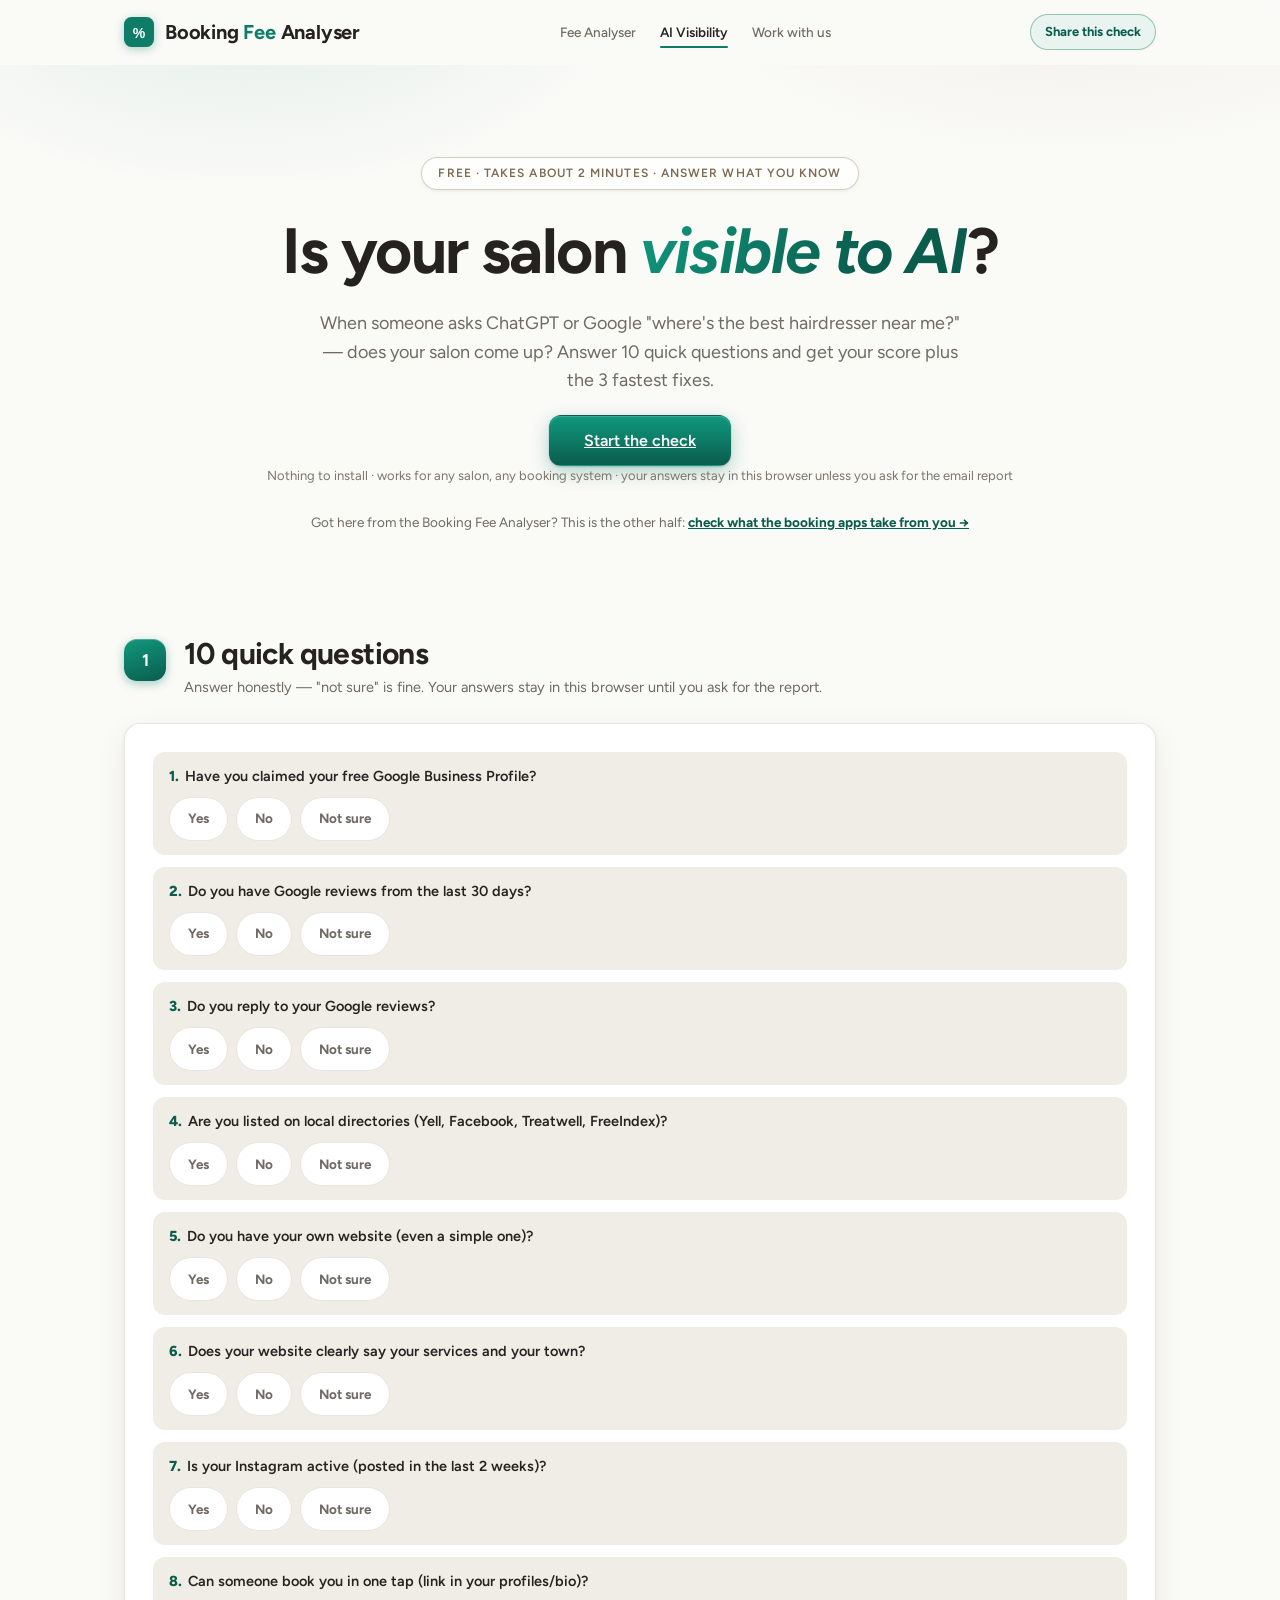
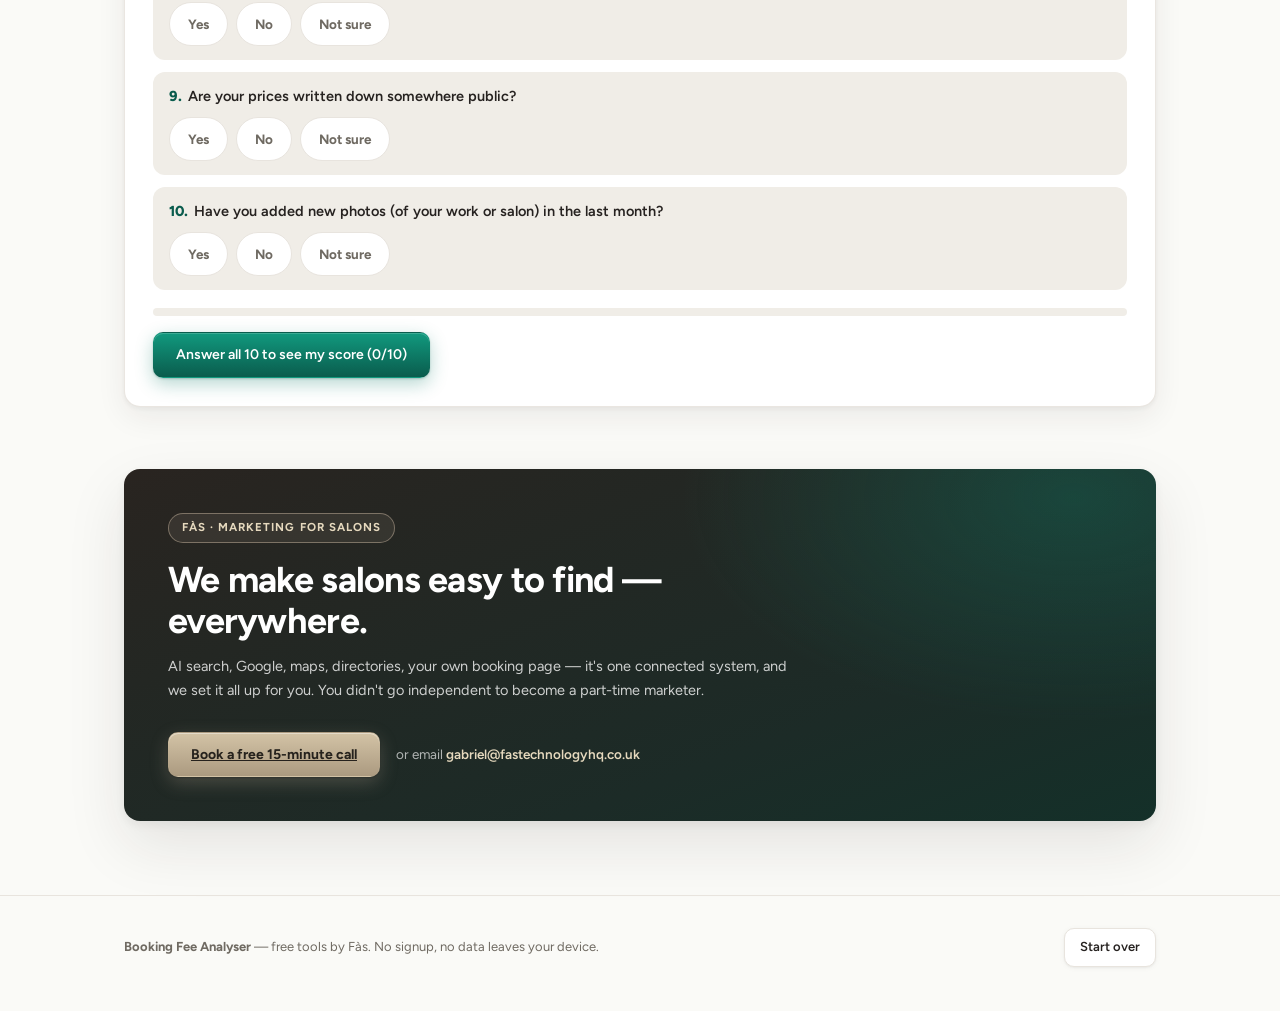
==== commit 1840e0d1: "Add files via upload" ====
--- a/index.html
+++ b/index.html
@@ -5,11 +5,11 @@
 <meta name="viewport" content="width=device-width, initial-scale=1.0">
 <title>Is your salon visible to AI? — free 2-minute check</title>
 <meta name="description" content="When someone asks ChatGPT 'where's the best hairdresser near me?' — does your salon come up? Take the free 2-minute AI Visibility check and get your score plus your 3 fastest fixes.">
-<link rel="manifest" href="../manifest.json">
-<link rel="apple-touch-icon" href="../icon-180.png">
+<link rel="manifest" href="/manifest.json">
+<link rel="apple-touch-icon" href="/icon-180.png">
 <meta name="theme-color" content="#0e7c66">
 <meta property="og:type" content="website">
-<meta property="og:url" content="https://bookinganalyst.com/visibility.html">
+<meta property="og:url" content="https://www.bookinganalyst.com/visibility/">
 <meta property="og:title" content="Is your salon visible to AI? — free 2-minute check">
 <meta property="og:description" content="When someone asks ChatGPT for a good salon nearby, does yours come up? Score your visibility and get your 3 fastest fixes.">
 <meta property="og:image" content="https://www.bookinganalyst.com/icon-512.png">
@@ -17,13 +17,13 @@
 <link rel="preconnect" href="https://fonts.googleapis.com">
 <link rel="preconnect" href="https://fonts.gstatic.com" crossorigin>
 <link href="https://fonts.googleapis.com/css2?family=Figtree:ital,wght@0,300..900;1,300..900&display=swap" rel="stylesheet">
-<link rel="stylesheet" href="../styles.css">
+<link rel="stylesheet" href="/styles.css">
 </head>
 <body>
 
 <header class="nav">
   <div class="wrap nav-inner">
-    <a class="brand" href="../">
+    <a class="brand" href="/">
       <svg class="brand-mark" viewBox="0 0 32 32" aria-hidden="true"><rect width="32" height="32" rx="8" fill="#0e7c66"/><text x="16" y="22" font-family="Arial,Helvetica,sans-serif" font-size="15" font-weight="700" fill="#fff" text-anchor="middle">%</text></svg>
       <span>Booking <em>Fee</em> Analyser</span>
     </a>
@@ -42,12 +42,12 @@
 
 <section class="hero">
   <div class="wrap">
-    <p class="hero-eyebrow">Free · takes 2 minutes · honest answers only</p>
+    <p class="hero-eyebrow">Free · takes about 2 minutes · answer what you know</p>
     <h1>Is your salon <em>visible to AI</em>?</h1>
     <p class="hero-sub">When someone asks ChatGPT or Google "where's the best hairdresser near me?" — does your salon come up? Answer 10 quick questions and get your score plus the 3 fastest fixes.</p>
     <div class="hero-cta">
       <a href="#quiz" class="btn primary btn-lg">Start the check</a>
-      <p class="hero-cta-note">Nothing to install · works for any salon, any booking system · nothing leaves your device</p>
+      <p class="hero-cta-note">Nothing to install · works for any salon, any booking system · your answers stay in this browser unless you ask for the email report</p>
     </div>
     <div class="hero-switch">
       Got here from the Booking Fee Analyser? This is the other half: <a href="../">check what the booking apps take from you →</a>
@@ -62,12 +62,12 @@
       <span class="step-num">1</span>
       <div>
         <h2>10 quick questions</h2>
-        <p>Answer honestly — nobody sees this but you. "Not sure" counts as no.</p>
+        <p>Answer honestly — "not sure" is fine. Your answers stay in this browser until you ask for the report.</p>
       </div>
     </div>
     <div class="card">
       <div id="quizList" class="quiz-list"><!-- filled by visibility.js --></div>
-      <div class="quiz-progress"><div class="quiz-progress-fill" id="quizProgress"></div></div>
+      <div class="quiz-progress" role="progressbar" aria-valuemin="0" aria-valuemax="10" aria-valuenow="0" aria-label="Quiz progress"><div class="quiz-progress-fill" id="quizProgress"></div></div>
       <div class="btn-row">
         <button id="scoreBtn" class="btn primary btn-lg" type="button" disabled>Answer all 10 to see my score</button>
         <button id="quizReset" class="btn ghost" type="button" hidden>Start again</button>
@@ -82,34 +82,34 @@
     <div class="step-head">
       <span class="step-num">2</span>
       <div>
-        <h2>Your visibility score</h2>
-        <p>Here's how easy it is for people — and AI — to find you today.</p>
+        <h2>Your visibility checklist result</h2>
+        <p>Based on your answers — a self-check of the 10 online foundations, not a live scan of Google or AI results (those vary by town and day).</p>
       </div>
     </div>
 
-    <div class="card score-card">
+    <div class="card score-card" aria-live="polite">
       <div class="score-num-wrap">
         <div class="score-num" id="scoreNum">0</div>
         <div class="score-outof">out of 100</div>
       </div>
       <div class="score-verdict">
-        <h3 id="scoreTier"></h3>
+        <h3 id="scoreTier" tabindex="-1"></h3>
         <p id="scoreBlurb"></p>
         <div class="bar-track score-bar"><div class="bar-fill" id="scoreBar" style="background:var(--accent)"></div></div>
       </div>
     </div>
 
     <div class="card">
-      <h3 class="card-title">Your 3 fastest fixes</h3>
+      <h3 class="card-title">Your first three priorities</h3>
       <div id="fixList" class="fix-list"></div>
     </div>
 
     <div class="report-card" id="visibilityCapture">
       <div class="report-copy">
         <p class="report-eyebrow">Free — no card needed</p>
-        <h2>Want the full report on everything we found?</h2>
-        <p class="report-sub">Leave your email and we'll send you a free personalised write-up: what's missing, what it's costing you, and the exact steps to fix each one — written in plain English.</p>
-        <p class="report-price"><strong>Free</strong><span>· because we'd rather show you than tell you</span></p>
+        <h2>Want your checklist and next steps by email?</h2>
+        <p class="report-sub">Leave your email and we'll send your three priorities and a simple action plan based on your answers — plain English, no jargon.</p>
+        <p class="report-price"><strong>Free</strong><span>· the self-check is free; Fàs also offers optional hands-on support</span></p>
       </div>
       <div class="report-form">
         <form id="visForm">
@@ -123,15 +123,15 @@
           <label class="inline-field">Email
             <input type="email" id="visEmail" placeholder="you@yoursalon.com" required>
           </label>
-          <label class="consent-row"><input type="checkbox" id="visConsent" checked> Email me my free report and occasional salon-profit tips. Unsubscribe anytime.</label>
-          <button type="submit" class="btn primary report-btn">Send me my free visibility report</button>
+          <label class="consent-row"><input type="checkbox" id="visConsent"> Email me occasional salon-profit tips (optional — your report arrives either way).</label>
+          <p class="report-fineprint">When you request your report, your contact details and checklist answers are sent to Fàs so we can prepare it. We never sell your data.</p>
+          <button type="submit" class="btn primary report-btn">Email me my checklist</button>
           <p id="visDone" class="feedback ok" hidden>Got it! Your report is on its way — check your inbox within 48 hours. If anything goes wrong, email us at <span class="vis-addr"></span>.</p>
         </form>
       </div>
     </div>
 
-    <div class="found-cta agency-line">This check is the first half of our <strong>Local Visibility</strong> service — we do all of it for you, every month. <a id="visBook" target="_blank" rel="noopener">Book a free call</a> if you'd rather get on with your clients.</p>
-    </div>
+    <p class="found-cta agency-line">This check is the first half of our <strong>Local Visibility</strong> service — we do all of it for you, every month. <a id="visBook" target="_blank" rel="noopener">Book a free call</a> if you'd rather get on with your clients.</p>
 
     <div class="card switch-card">
       <p><strong>One more thing worth knowing:</strong> if you use Fresha, Treatwell or any booking app, they're quietly taking a cut of every booking. <a href="../">Check what the apps take from you →</a></p>
--- a/styles.css
+++ b/styles.css
@@ -1,941 +1,942 @@
-/* ============ Booking Fee Analyser — premium UI ============ */
-:root {
-  --bg: #FAFAF7;
-  --surface: #FFFFFF;
-  --ink: #262220;
-  --muted: #6f6a62;
-  --faint: #98928a;
-  --line: #e8e4de;
-  --line-soft: #f0ede7;
-  --accent: #0e7c66;
-  --accent-dark: #0a5c4d;
-  --accent-bright: #11997e;
-  --accent-soft: #e9f3f0;
-  --gold: #b6a792;
-  --gold-dark: #8a7a64;
-  --cost: #b3541e;
-  --cost-soft: #f9ede4;
-  --warn: #b45309;
-  --radius: 16px;
-  --radius-sm: 10px;
-  --shadow-sm: 0 1px 2px rgba(38, 34, 32, .05), 0 1px 6px rgba(38, 34, 32, .04);
-  --shadow-md: 0 2px 4px rgba(38, 34, 32, .05), 0 10px 30px rgba(38, 34, 32, .07);
-  --shadow-lg: 0 4px 10px rgba(38, 34, 32, .06), 0 24px 60px rgba(38, 34, 32, .10);
-  --ease: cubic-bezier(.22, .61, .36, 1);
-  --sans: 'Figtree', 'Inter', -apple-system, BlinkMacSystemFont, 'Segoe UI', Roboto, Arial, sans-serif;
-  --serif: 'Figtree', 'Inter', -apple-system, BlinkMacSystemFont, 'Segoe UI', Roboto, Arial, sans-serif;
-}
-
-* { box-sizing: border-box; margin: 0; padding: 0; }
-html { scroll-behavior: smooth; }
-body {
-  font-family: var(--sans);
-  background: var(--bg);
-  color: var(--ink);
-  font-size: 16px;
-  line-height: 1.55;
-  -webkit-font-smoothing: antialiased;
-  text-rendering: optimizeLegibility;
-}
-.wrap { max-width: 1080px; margin: 0 auto; padding: 0 24px; }
-a { color: var(--accent-dark); }
-::selection { background: rgba(14, 124, 102, .18); }
-:focus-visible { outline: 2px solid var(--accent); outline-offset: 2px; border-radius: 4px; }
-
-/* refined scrollbars */
-* { scrollbar-width: thin; scrollbar-color: #d5cfc5 transparent; }
-::-webkit-scrollbar { width: 10px; height: 10px; }
-::-webkit-scrollbar-track { background: transparent; }
-::-webkit-scrollbar-thumb { background: #d5cfc5; border-radius: 999px; border: 2px solid var(--bg); }
-::-webkit-scrollbar-thumb:hover { background: #c2bbae; }
-
-/* ---------- nav ---------- */
-.nav {
-  position: sticky; top: 0; z-index: 50;
-  background: rgba(250, 250, 247, .85);
-  backdrop-filter: blur(14px) saturate(1.4);
-  -webkit-backdrop-filter: blur(14px) saturate(1.4);
-  border-bottom: 1px solid transparent;
-  transition: border-color .3s var(--ease), box-shadow .3s var(--ease), background .3s var(--ease);
-}
-.nav.scrolled { border-bottom-color: var(--line); box-shadow: 0 6px 24px rgba(38, 34, 32, .06); background: rgba(250, 250, 247, .94); }
-.nav-inner { display: flex; align-items: center; justify-content: space-between; height: 64px; }
-.brand {
-  display: flex; align-items: center; gap: 11px;
-  font-family: var(--serif); font-size: 20px; font-weight: 700;
-  color: var(--ink); text-decoration: none; letter-spacing: -.01em;
-}
-.brand em { color: var(--accent); font-style: normal; }
-.brand-mark { width: 30px; height: 30px; filter: drop-shadow(0 2px 5px rgba(14, 124, 102, .35)); }
-.nav-links { display: flex; gap: 24px; }
-.nav-links a {
-  font-size: 13.5px; font-weight: 500; color: var(--muted); text-decoration: none;
-  position: relative; padding: 4px 0; transition: color .2s var(--ease);
-}
-.nav-links a::after {
-  content: ''; position: absolute; left: 0; right: 100%; bottom: -2px; height: 2px;
-  background: var(--accent); border-radius: 2px; transition: right .25s var(--ease);
-}
-.nav-links a:hover { color: var(--ink); }
-.nav-links a.active { color: var(--ink); font-weight: 600; }
-.nav-links a.active::after { right: 0; }
-.share-btn {
-  font: inherit; font-size: 13px; font-weight: 700; cursor: pointer;
-  color: var(--accent-dark); background: var(--accent-soft);
-  border: 1px solid rgba(14, 124, 102, .4); border-radius: 999px; padding: 8px 16px;
-  transition: all .2s var(--ease); white-space: nowrap;
-}
-.share-btn:hover { background: #dceee8; transform: translateY(-1px); box-shadow: var(--shadow-sm); }
-.share-btn:active { transform: scale(.97); }
-.share-btn.copied { background: var(--accent); color: #fff; border-color: var(--accent); }
-
-/* ---------- hero ---------- */
-.hero { position: relative; padding: 92px 0 52px; text-align: center; overflow: hidden; }
-.hero::before {
-  content: ''; position: absolute; inset: -40% -20% auto; height: 130%; pointer-events: none;
-  background:
-    radial-gradient(560px 300px at 28% 18%, rgba(14, 124, 102, .10), transparent 70%),
-    radial-gradient(620px 320px at 74% 12%, rgba(182, 167, 146, .16), transparent 70%);
-}
-.hero > * { position: relative; }
-.hero-eyebrow {
-  display: inline-flex; align-items: center; gap: 7px; font-size: 12px; font-weight: 600; letter-spacing: .09em;
-  text-transform: uppercase; color: var(--gold-dark);
-  border: 1px solid rgba(182, 167, 146, .55); border-radius: 999px; padding: 6px 16px; margin-bottom: 26px;
-  background: rgba(255, 255, 255, .75); box-shadow: var(--shadow-sm);
-}
-.hero h1 {
-  font-family: var(--serif); font-weight: 700;
-  font-size: clamp(38px, 6vw, 64px); line-height: 1.08; letter-spacing: -.025em;
-  max-width: 820px; margin: 0 auto;
-}
-.hero h1 em {
-  font-style: italic;
-  background: linear-gradient(120deg, var(--accent-bright), var(--accent-dark) 70%);
-  -webkit-background-clip: text; background-clip: text; color: transparent;
-}
-.hero-sub { max-width: 640px; margin: 24px auto 0; color: var(--muted); font-size: 18px; line-height: 1.6; }
-.hero-chips { display: flex; flex-wrap: wrap; gap: 8px; justify-content: center; margin-top: 30px; }
-.chip {
-  font-size: 13px; font-weight: 600; color: var(--ink);
-  background: rgba(255, 255, 255, .85); border: 1px solid var(--line); border-radius: 999px; padding: 7px 15px;
-  box-shadow: var(--shadow-sm); transition: transform .2s var(--ease), border-color .2s var(--ease);
-}
-.chip:hover { transform: translateY(-1px); border-color: #d9d3c9; }
-.chip-more { color: var(--accent-dark); border-color: rgba(14, 124, 102, .4); background: var(--accent-soft); }
-.hero-cta { margin-top: 34px; }
-.hero-cta .btn-lg { font-size: 16px; padding: 15px 34px; border-radius: 12px; }
-.hero-cta-note { margin-top: 12px; font-size: 13px; color: var(--faint); }
-.hero-trust { display: flex; flex-wrap: wrap; gap: 12px; justify-content: center; margin-top: 34px; }
-.hero-trust div {
-  background: rgba(255, 255, 255, .85); border: 1px solid var(--line); border-radius: var(--radius);
-  padding: 14px 22px; text-align: left; min-width: 175px; box-shadow: var(--shadow-sm);
-  transition: transform .25s var(--ease), box-shadow .25s var(--ease);
-}
-.hero-trust div:hover { transform: translateY(-2px); box-shadow: var(--shadow-md); }
-.hero-trust strong { display: flex; align-items: center; gap: 7px; font-size: 14px; }
-.hero-trust strong::before { content: '✓'; color: var(--accent); font-weight: 800; }
-.hero-trust span { font-size: 12.5px; color: var(--muted); display: block; margin-top: 2px; }
-
-/* ---------- steps ---------- */
-.step { padding: 52px 0 10px; scroll-margin-top: 80px; }
-.step-head { display: flex; gap: 18px; align-items: flex-start; margin-bottom: 24px; }
-.step-num {
-  flex: 0 0 auto; width: 42px; height: 42px; border-radius: 13px;
-  display: flex; align-items: center; justify-content: center;
-  font-weight: 700; font-size: 17px; color: #fff;
-  background: linear-gradient(160deg, var(--accent-bright), var(--accent-dark));
-  box-shadow: 0 3px 10px rgba(14, 124, 102, .35), inset 0 1px 0 rgba(255, 255, 255, .25);
-  margin-top: 2px;
-}
-.step-head h2 { font-family: var(--serif); font-size: 30px; font-weight: 700; line-height: 1.15; letter-spacing: -.02em; }
-.step-head p { color: var(--muted); font-size: 14.5px; margin-top: 5px; max-width: 660px; }
-
-/* ---------- cards ---------- */
-.card {
-  background: var(--surface); border: 1px solid rgba(232, 228, 222, .9); border-radius: var(--radius);
-  padding: 28px; box-shadow: var(--shadow-md);
-}
-.card-title { font-size: 16px; font-weight: 700; margin-bottom: 16px; letter-spacing: -.01em; }
-
-/* ---------- channel picker ---------- */
-.channel-pick { margin-bottom: 20px; padding-bottom: 18px; border-bottom: 1px dashed var(--line); }
-.pick-label { font-size: 14.5px; font-weight: 700; margin-bottom: 12px; }
-.pick-sub { display: block; font-size: 12.5px; font-weight: 400; color: var(--muted); margin-top: 3px; }
-.chip-row { display: flex; flex-wrap: wrap; gap: 8px; }
-.pick-chip {
-  display: inline-flex; align-items: center; gap: 8px; font: inherit; font-size: 13px; font-weight: 600;
-  border: 1px solid var(--line); background: #fff; color: var(--muted);
-  border-radius: 999px; padding: 7px 15px; cursor: pointer;
-  transition: all .2s var(--ease);
-}
-.pick-chip .dot { width: 9px; height: 9px; border-radius: 50%; opacity: .35; transition: opacity .2s var(--ease), transform .2s var(--ease); }
-.pick-chip:hover { border-color: #d5cfc5; transform: translateY(-1px); box-shadow: var(--shadow-sm); }
-.pick-chip.on { border-color: var(--accent); background: var(--accent-soft); color: var(--accent-dark); box-shadow: inset 0 1px 3px rgba(14, 124, 102, .08); }
-.pick-chip.on .dot { opacity: 1; transform: scale(1.15); }
-.pick-chip:active { transform: scale(.97); }
-
-/* ---------- controls ---------- */
-.row-controls {
-  display: flex; flex-wrap: wrap; gap: 14px; justify-content: space-between; align-items: center;
-  margin-bottom: 18px;
-}
-.seg { display: inline-flex; background: var(--line-soft); border: 1px solid var(--line); border-radius: 12px; padding: 3px; }
-.seg-btn {
-  border: 0; background: transparent; font: inherit; font-size: 13.5px; font-weight: 600;
-  color: var(--muted); padding: 8px 18px; border-radius: 9px; cursor: pointer;
-  transition: all .2s var(--ease);
-}
-.seg-btn:hover { color: var(--ink); }
-.seg-btn.active { background: #fff; color: var(--ink); box-shadow: 0 1px 3px rgba(38, 34, 32, .12); }
-.inline-controls { display: flex; gap: 12px; flex-wrap: wrap; }
-.inline-field { font-size: 12px; font-weight: 600; color: var(--muted); display: flex; flex-direction: column; gap: 5px; letter-spacing: .02em; }
-.inline-field select, .inline-field input {
-  font: inherit; font-size: 14px; font-weight: 500; color: var(--ink);
-  border: 1px solid var(--line); border-radius: var(--radius-sm); padding: 8px 11px; background: #fff;
-  width: 130px; transition: border-color .2s var(--ease), box-shadow .2s var(--ease);
-}
-.inline-field select:hover, .inline-field input:hover { border-color: #d5cfc5; }
-textarea {
-  width: 100%; min-height: 190px; resize: vertical;
-  font-family: ui-monospace, 'Cascadia Code', Consolas, Menlo, monospace; font-size: 12.5px; line-height: 1.55;
-  color: var(--ink); background: #fff;
-  border: 1px solid var(--line); border-radius: 12px; padding: 14px;
-  transition: border-color .2s var(--ease), box-shadow .2s var(--ease);
-}
-textarea:hover { border-color: #d5cfc5; }
-textarea:focus, .inline-field input:focus, .inline-field select:focus,
-.quick-table input:focus, .rate-fields input:focus {
-  outline: none; border-color: var(--accent);
-  box-shadow: 0 0 0 3px rgba(14, 124, 102, .14);
-}
-.btn-row { display: flex; flex-wrap: wrap; gap: 10px; margin-top: 16px; }
-.btn {
-  font: inherit; font-size: 14px; font-weight: 600; cursor: pointer;
-  border-radius: var(--radius-sm); padding: 11px 22px; border: 1px solid transparent;
-  transition: all .2s var(--ease);
-}
-.btn.primary {
-  background: linear-gradient(180deg, var(--accent-bright), var(--accent-dark)); color: #fff;
-  box-shadow: 0 1px 2px rgba(10, 92, 77, .25), 0 6px 18px rgba(14, 124, 102, .30), inset 0 1px 0 rgba(255, 255, 255, .18);
-}
-.btn.primary:hover { transform: translateY(-1px); box-shadow: 0 2px 4px rgba(10, 92, 77, .25), 0 10px 26px rgba(14, 124, 102, .38), inset 0 1px 0 rgba(255, 255, 255, .18); filter: brightness(1.05); }
-.btn.primary:active { transform: translateY(0); filter: brightness(.97); }
-.btn.ghost { background: #fff; color: var(--ink); border-color: var(--line); box-shadow: var(--shadow-sm); }
-.btn.ghost:hover { background: var(--line-soft); border-color: #d5cfc5; transform: translateY(-1px); }
-.btn.small { padding: 8px 15px; font-size: 13px; }
-.file-btn { position: relative; overflow: hidden; display: inline-flex; align-items: center; }
-.file-btn input { position: absolute; inset: 0; opacity: 0; cursor: pointer; }
-.feedback { font-size: 13.5px; margin-top: 12px; color: var(--muted); }
-.feedback.ok { color: var(--accent-dark); font-weight: 600; }
-.feedback.warn { color: var(--warn); font-weight: 600; }
-.subnote { margin-top: 16px; font-size: 13.5px; color: var(--muted); }
-.subnote summary { cursor: pointer; font-weight: 600; color: var(--ink); font-size: 13.5px; transition: color .15s var(--ease); }
-.subnote summary:hover { color: var(--accent-dark); }
-
-/* collapsible advanced sections */
-.adv-details, .rates-details {
-  margin-top: 18px; background: #fff; border: 1px solid var(--line); border-radius: 12px;
-  padding: 14px 18px; box-shadow: var(--shadow-sm);
-}
-.adv-details > summary, .rates-details > summary {
-  cursor: pointer; font-weight: 700; font-size: 14.5px; color: var(--ink); list-style-position: outside;
-}
-.adv-details > summary:hover, .rates-details > summary:hover { color: var(--accent-dark); }
-.adv-details[open] > summary, .rates-details[open] > summary { margin-bottom: 14px; }
-.adv-details .adv-grid { margin-top: 4px; }
-.rates-details .rate-grid { margin-bottom: 4px; }
-.subnote ul, .faq-card p { margin-top: 8px; padding-left: 18px; }
-.subnote li, .faq-card li { margin-top: 6px; }
-.adv-grid {
-  display: flex; flex-wrap: wrap; gap: 18px; margin-top: 20px; padding-top: 18px;
-  border-top: 1px dashed var(--line);
-}
-
-/* ---------- quick add ---------- */
-.quick-table-wrap { overflow-x: auto; border-radius: 10px; }
-.quick-table { width: 100%; border-collapse: collapse; min-width: 560px; }
-.quick-table th {
-  text-align: left; font-size: 11px; font-weight: 700; text-transform: uppercase;
-  letter-spacing: .07em; color: var(--faint); padding: 9px 12px; border-bottom: 2px solid var(--line);
-}
-.quick-table td { padding: 8px 12px; border-bottom: 1px solid var(--line-soft); font-size: 14px; transition: background .15s var(--ease); }
-.quick-table tbody tr:not(.quick-total-row):hover td { background: #fbfaf8; }
-.quick-table .dot { display: inline-block; width: 10px; height: 10px; border-radius: 50%; margin-right: 9px; }
-.quick-table input {
-  font: inherit; font-size: 14px; width: 92px;
-  border: 1px solid var(--line); border-radius: 8px; padding: 7px 10px; background: #fff;
-  transition: border-color .2s var(--ease), box-shadow .2s var(--ease);
-}
-.quick-table .ta-r, .data-table .ta-r { text-align: right; }
-.quick-total-row td { font-weight: 700; border-bottom: 0; }
-
-/* ---------- rate cards ---------- */
-.rate-grid { display: grid; grid-template-columns: repeat(auto-fill, minmax(245px, 1fr)); gap: 16px; }
-.rate-card {
-  background: var(--surface); border: 1px solid rgba(232, 228, 222, .9); border-radius: var(--radius); padding: 18px;
-  box-shadow: var(--shadow-sm);
-  transition: transform .25s var(--ease), box-shadow .25s var(--ease), border-color .25s var(--ease);
-}
-.rate-card:hover { transform: translateY(-3px); box-shadow: var(--shadow-md); border-color: #dcd6cc; }
-.rate-head { display: flex; align-items: center; gap: 10px; margin-bottom: 7px; }
-.rate-head .dot { width: 11px; height: 11px; border-radius: 50%; flex: 0 0 auto; box-shadow: 0 0 0 3px rgba(38, 34, 32, .05); }
-.rate-head h4 { font-size: 15.5px; font-weight: 700; letter-spacing: -.01em; }
-.rate-note { font-size: 12px; color: var(--muted); min-height: 36px; margin-bottom: 12px; line-height: 1.5; }
-.rate-fields { display: grid; grid-template-columns: 1fr 1fr; gap: 9px; }
-.rate-fields label { font-size: 10.5px; font-weight: 600; color: var(--muted); display: flex; flex-direction: column; gap: 4px; letter-spacing: .03em; text-transform: uppercase; }
-.rate-fields input {
-  font: inherit; font-size: 13.5px; font-weight: 500; color: var(--ink); width: 100%;
-  border: 1px solid var(--line); border-radius: 8px; padding: 7px 9px; background: #fff;
-  transition: border-color .2s var(--ease), box-shadow .2s var(--ease);
-}
-.rate-fields input:hover { border-color: #d5cfc5; }
-.rate-reset {
-  margin-top: 12px; font-size: 12px; background: none; border: 0; color: var(--gold-dark);
-  cursor: pointer; font-weight: 600; padding: 0; transition: color .15s var(--ease);
-}
-.rate-reset:hover { color: var(--cost); text-decoration: underline; }
-.disclaimer-note { font-size: 12.5px; color: var(--faint); margin-top: 16px; line-height: 1.55; }
-
-/* ---------- KPIs ---------- */
-.kpi-grid { display: grid; grid-template-columns: repeat(auto-fit, minmax(190px, 1fr)); gap: 16px; margin-bottom: 22px; }
-.kpi {
-  position: relative; overflow: hidden;
-  background: var(--surface); border: 1px solid rgba(232, 228, 222, .9); border-radius: var(--radius);
-  padding: 20px 22px; box-shadow: var(--shadow-sm);
-  transition: transform .25s var(--ease), box-shadow .25s var(--ease);
-}
-.kpi:hover { transform: translateY(-2px); box-shadow: var(--shadow-md); }
-.kpi::before {
-  content: ''; position: absolute; top: 0; left: 0; right: 0; height: 3px;
-  background: linear-gradient(90deg, var(--accent-bright), var(--gold));
-  opacity: .85;
-}
-.kpi-label { font-size: 11px; font-weight: 700; letter-spacing: .07em; text-transform: uppercase; color: var(--faint); }
-.kpi-value {
-  font-size: 30px; font-weight: 800; letter-spacing: -.02em; margin-top: 8px;
-  font-variant-numeric: tabular-nums;
-}
-.kpi-value.cost { color: var(--cost); }
-.kpi-value.good { color: var(--accent-dark); }
-.kpi-sub { font-size: 12.5px; color: var(--muted); margin-top: 4px; }
-
-/* ---------- data table + bars ---------- */
-.table-wrap { overflow-x: auto; border-radius: 10px; }
-.data-table { width: 100%; border-collapse: collapse; min-width: 780px; }
-.data-table th {
-  text-align: right; font-size: 10.5px; font-weight: 700; text-transform: uppercase;
-  letter-spacing: .07em; color: var(--faint); padding: 10px 12px; border-bottom: 2px solid var(--line);
-  white-space: nowrap;
-}
-.data-table th:first-child { text-align: left; }
-.data-table td { padding: 12px; border-bottom: 1px solid var(--line-soft); font-size: 14px; white-space: nowrap; font-variant-numeric: tabular-nums; transition: background .15s var(--ease); }
-.data-table tbody tr:hover td { background: #fbfaf8; }
-.data-table td:first-child { font-weight: 600; }
-.data-table .fees { color: var(--cost); font-weight: 700; }
-.data-table .dot { display: inline-block; width: 10px; height: 10px; border-radius: 50%; margin-right: 9px; }
-.bars { margin-top: 24px; display: flex; flex-direction: column; gap: 12px; }
-.bar-row { display: grid; grid-template-columns: 130px 1fr 160px; gap: 14px; align-items: center; font-size: 13px; }
-.bar-name { font-weight: 600; display: flex; align-items: center; gap: 9px; }
-.bar-track { height: 22px; background: var(--line-soft); border-radius: 7px; overflow: hidden; position: relative; }
-.bar-fill {
-  height: 100%; border-radius: 7px; opacity: .92;
-  transition: width .7s var(--ease);
-  background-image: linear-gradient(100deg, rgba(255, 255, 255, .18), transparent 60%);
-}
-.bar-fee {
-  position: absolute; top: 0; left: 0; height: 100%;
-  background: repeating-linear-gradient(-45deg, rgba(179, 84, 30, .55), rgba(179, 84, 30, .55) 5px, rgba(179, 84, 30, .42) 5px, rgba(179, 84, 30, .42) 10px);
-  border-radius: 7px 0 0 7px;
-  transition: width .7s var(--ease);
-}
-.bar-meta { color: var(--muted); font-size: 12.5px; text-align: right; font-variant-numeric: tabular-nums; }
-.bar-meta strong { color: var(--cost); }
-.bar-legend { margin-top: 12px; font-size: 12px; color: var(--faint); }
-
-/* ---------- simulator ---------- */
-.sim-card { display: grid; grid-template-columns: 1fr 1fr; gap: 30px; }
-.sim-controls { display: flex; flex-direction: column; gap: 28px; justify-content: center; }
-.sim-slider span { display: block; font-size: 14px; font-weight: 600; margin-bottom: 12px; }
-.sim-slider strong { color: var(--accent-dark); }
-.sim-slider input[type="range"] {
-  -webkit-appearance: none; appearance: none; width: 100%; height: 6px; border-radius: 999px;
-  background: linear-gradient(90deg, var(--accent) var(--fill, 25%), var(--line) var(--fill, 25%));
-  outline: none; cursor: pointer;
-}
-.sim-slider input[type="range"]::-webkit-slider-thumb {
-  -webkit-appearance: none; appearance: none; width: 22px; height: 22px; border-radius: 50%;
-  background: #fff; border: 2px solid var(--accent);
-  box-shadow: 0 2px 8px rgba(14, 124, 102, .35);
-  transition: transform .15s var(--ease), box-shadow .15s var(--ease);
-}
-.sim-slider input[type="range"]::-webkit-slider-thumb:hover { transform: scale(1.12); box-shadow: 0 3px 12px rgba(14, 124, 102, .45); }
-.sim-slider input[type="range"]::-webkit-slider-thumb:active { transform: scale(1.02); }
-.sim-slider input[type="range"]::-moz-range-thumb {
-  width: 20px; height: 20px; border-radius: 50%; background: #fff; border: 2px solid var(--accent);
-  box-shadow: 0 2px 8px rgba(14, 124, 102, .35); cursor: pointer;
-}
-.sim-result { display: flex; flex-direction: column; gap: 12px; justify-content: center; }
-.sim-line {
-  display: flex; justify-content: space-between; gap: 14px; font-size: 14px; padding: 12px 16px;
-  background: var(--line-soft); border-radius: var(--radius-sm);
-}
-.sim-line span { color: var(--muted); }
-.sim-line strong { font-weight: 700; font-variant-numeric: tabular-nums; }
-.sim-saving {
-  background: linear-gradient(150deg, var(--accent-soft), #ddf0ea);
-  border: 1px solid rgba(14, 124, 102, .45); border-radius: 12px;
-  padding: 18px; text-align: center;
-  box-shadow: inset 0 1px 0 rgba(255, 255, 255, .6), 0 6px 20px rgba(14, 124, 102, .10);
-}
-.sim-saving .big { font-size: 32px; font-weight: 800; color: var(--accent-dark); letter-spacing: -.02em; font-variant-numeric: tabular-nums; }
-.sim-saving .sub { font-size: 13px; color: var(--muted); margin-top: 4px; }
-
-/* ---------- actions ---------- */
-.action-list { display: grid; grid-template-columns: 1fr 1fr; gap: 18px; }
-.action {
-  background: var(--surface); border: 1px solid rgba(232, 228, 222, .9); border-left: 4px solid var(--accent);
-  border-radius: var(--radius); padding: 24px; box-shadow: var(--shadow-sm);
-  display: flex; flex-direction: column; gap: 12px;
-  transition: transform .25s var(--ease), box-shadow .25s var(--ease);
-}
-.action:hover { transform: translateY(-3px); box-shadow: var(--shadow-md); }
-.action.rank2 { border-left-color: var(--gold-dark); }
-.action.rank3 { border-left-color: var(--gold); }
-.action.unquantified { border-left-color: var(--line); }
-.action-top { display: flex; justify-content: space-between; gap: 12px; align-items: flex-start; }
-.action h3 { font-size: 17px; font-weight: 700; line-height: 1.3; letter-spacing: -.01em; }
-.action .tag {
-  flex: 0 0 auto; font-size: 10.5px; font-weight: 700; text-transform: uppercase; letter-spacing: .05em;
-  border-radius: 999px; padding: 4px 11px; white-space: nowrap;
-}
-.tag.quick { background: var(--accent-soft); color: var(--accent-dark); }
-.tag.medium { background: #f3efe0; color: var(--gold-dark); }
-.tag.long { background: var(--line-soft); color: var(--muted); }
-.tag.recover { background: var(--cost-soft); color: var(--cost); }
-.action p { font-size: 13.5px; color: var(--muted); }
-.action ol { padding-left: 20px; font-size: 13.5px; display: flex; flex-direction: column; gap: 6px; }
-.action ol li::marker { color: var(--accent); font-weight: 700; }
-.action .save {
-  margin-top: auto; background: var(--accent-soft); border-radius: var(--radius-sm); padding: 12px 16px;
-  font-size: 13.5px; font-weight: 600; color: var(--accent-dark);
-}
-.action .save strong { font-size: 18px; font-variant-numeric: tabular-nums; }
-.action .save.muted-save { background: var(--line-soft); color: var(--muted); }
-.template-box {
-  background: var(--line-soft); border: 1px dashed var(--gold); border-radius: var(--radius-sm);
-  padding: 14px; font-size: 13px; color: var(--ink);
-}
-.template-box .btn { margin-top: 10px; }
-
-/* ---------- report signup ---------- */
-.report-card {
-  display: grid; grid-template-columns: 1.2fr 1fr; gap: 34px;
-  background:
-    radial-gradient(480px 260px at 100% 0%, rgba(14, 124, 102, .10), transparent 70%),
-    linear-gradient(135deg, #ffffff 0%, #eef6f3 100%);
-  border: 1px solid rgba(14, 124, 102, .35); border-radius: var(--radius);
-  padding: 36px; box-shadow: var(--shadow-lg);
-}
-.report-eyebrow {
-  display: inline-flex; align-items: center; gap: 7px; font-size: 11.5px; font-weight: 700; letter-spacing: .09em;
-  text-transform: uppercase; color: var(--accent-dark);
-  border: 1px solid rgba(14, 124, 102, .4); border-radius: 999px; padding: 5px 13px; margin-bottom: 16px;
-  background: rgba(255, 255, 255, .8); box-shadow: var(--shadow-sm);
-}
-.report-copy h2 { font-family: var(--serif); font-size: 29px; font-weight: 700; line-height: 1.18; letter-spacing: -.02em; }
-.report-sub { font-size: 14.5px; color: var(--muted); margin-top: 12px; line-height: 1.6; }
-.report-points { list-style: none; margin-top: 18px; display: flex; flex-direction: column; gap: 9px; }
-.report-points li { font-size: 13.5px; color: var(--muted); padding-left: 24px; position: relative; }
-.report-points li::before {
-  content: '✓'; position: absolute; left: 0; top: 1px; color: var(--accent); font-weight: 800;
-}
-.report-points strong { color: var(--ink); }
-.report-price { margin-top: 20px; font-size: 16px; display: flex; align-items: baseline; gap: 8px; }
-.report-price strong { font-size: 34px; font-weight: 800; color: var(--accent-dark); letter-spacing: -.02em; }
-.report-price span { font-size: 13.5px; color: var(--muted); }
-.report-form form {
-  display: flex; flex-direction: column; gap: 13px; background: rgba(255, 255, 255, .92);
-  border: 1px solid var(--line); border-radius: 14px; padding: 24px; box-shadow: var(--shadow-md);
-  backdrop-filter: blur(6px);
-}
-.report-form .inline-field input, .report-form .inline-field select { width: 100%; }
-.report-btn { width: 100%; font-size: 15px; padding: 14px; border-radius: 12px; }
-.report-fineprint { font-size: 12px; color: var(--faint); line-height: 1.5; }
-.report-addr { font-weight: 600; color: var(--accent-dark); }
-
-/* ---------- free report lead capture ---------- */
-.capture-card {
-  display: grid; grid-template-columns: 1.15fr 1fr; gap: 34px;
-  background:
-    radial-gradient(500px 300px at 8% 0%, rgba(255, 255, 255, .12), transparent 60%),
-    linear-gradient(140deg, #0a5c4d 0%, #0e7c66 60%, #11997e 110%);
-  border-radius: var(--radius); padding: 38px;
-  box-shadow: var(--shadow-lg);
-  color: #fff;
-}
-.capture-eyebrow {
-  display: inline-flex; align-items: center; gap: 7px; font-size: 11.5px; font-weight: 700; letter-spacing: .09em;
-  text-transform: uppercase; color: #eaf6f2;
-  border: 1px solid rgba(255, 255, 255, .45); border-radius: 999px; padding: 5px 13px; margin-bottom: 16px;
-  background: rgba(255, 255, 255, .12);
-}
-.capture-copy h2 { font-family: var(--serif); font-size: 30px; font-weight: 700; line-height: 1.18; letter-spacing: -.02em; }
-.capture-sub { font-size: 14.5px; color: rgba(255, 255, 255, .85); margin-top: 12px; line-height: 1.6; }
-.capture-points { list-style: none; margin-top: 18px; display: flex; flex-direction: column; gap: 10px; }
-.capture-points li { font-size: 13.5px; color: rgba(255, 255, 255, .85); padding-left: 24px; position: relative; }
-.capture-points li::before { content: '✓'; position: absolute; left: 0; top: 1px; color: #e6d9be; font-weight: 800; }
-.capture-points strong { color: #fff; }
-.capture-note { margin-top: 18px; font-size: 12.5px; color: rgba(255, 255, 255, .65); }
-.capture-form form {
-  display: flex; flex-direction: column; gap: 13px; background: rgba(255, 255, 255, .97);
-  border-radius: 14px; padding: 24px; box-shadow: var(--shadow-lg);
-}
-.capture-form .inline-field input, .capture-form .inline-field select { width: 100%; }
-.lead-btn { width: 100%; font-size: 15px; padding: 14px; border-radius: 12px; }
-
-/* ---------- agency band ---------- */
-.agency-band {
-  background:
-    radial-gradient(560px 320px at 92% 8%, rgba(14, 124, 102, .35), transparent 70%),
-    linear-gradient(160deg, #292420 0%, #1c2b27 70%, #143029 100%);
-  border-radius: var(--radius); padding: 44px; box-shadow: var(--shadow-lg);
-  color: #fff;
-}
-.agency-eyebrow {
-  display: inline-flex; font-size: 11.5px; font-weight: 700; letter-spacing: .09em;
-  text-transform: uppercase; color: #e6d9be;
-  border: 1px solid rgba(182, 167, 146, .55); border-radius: 999px; padding: 5px 13px; margin-bottom: 16px;
-  background: rgba(182, 167, 146, .12);
-}
-.agency-band h2 { font-family: var(--serif); font-size: clamp(26px, 3.4vw, 36px); font-weight: 700; line-height: 1.15; letter-spacing: -.02em; max-width: 640px; }
-.agency-sub { font-size: 14.5px; color: rgba(255, 255, 255, .78); margin-top: 14px; max-width: 620px; line-height: 1.6; }
-.agency-points { display: grid; grid-template-columns: repeat(3, 1fr); gap: 20px; margin-top: 26px; }
-.agency-points div {
-  background: rgba(255, 255, 255, .05); border: 1px solid rgba(255, 255, 255, .12);
-  border-radius: 12px; padding: 18px; display: flex; flex-direction: column; gap: 6px;
-  transition: background .25s var(--ease), transform .25s var(--ease);
-}
-.agency-points div:hover { background: rgba(255, 255, 255, .09); transform: translateY(-2px); }
-.agency-points strong { font-size: 14.5px; }
-.agency-points span { font-size: 13px; color: rgba(255, 255, 255, .68); line-height: 1.55; }
-.agency-cta-row { display: flex; flex-wrap: wrap; align-items: center; gap: 16px; margin-top: 30px; }
-.btn.gold {
-  background: linear-gradient(180deg, #d3c3a6, #ab9a80); color: #26221d;
-  box-shadow: 0 1px 2px rgba(0, 0, 0, .25), 0 6px 18px rgba(182, 167, 146, .28), inset 0 1px 0 rgba(255, 255, 255, .4);
-  font-weight: 700;
-}
-.btn.gold:hover { transform: translateY(-1px); filter: brightness(1.05); box-shadow: 0 2px 4px rgba(0, 0, 0, .25), 0 10px 26px rgba(182, 167, 146, .36), inset 0 1px 0 rgba(255, 255, 255, .4); }
-.btn.gold:active { transform: translateY(0); }
-.agency-alt { font-size: 13.5px; color: rgba(255, 255, 255, .65); }
-.agency-addr { color: #e6d9be; font-weight: 600; }
-
-/* ---------- faq ---------- */
-.faq-card details { border-bottom: 1px solid var(--line-soft); padding: 16px 0; }
-.faq-card details:last-child { border-bottom: 0; }
-.faq-card summary { cursor: pointer; font-weight: 600; font-size: 15px; list-style-position: outside; transition: color .15s var(--ease); }
-.faq-card summary:hover { color: var(--accent-dark); }
-.faq-card p { color: var(--muted); font-size: 14px; line-height: 1.6; }
-
-/* ---------- footer ---------- */
-footer { border-top: 1px solid var(--line); margin-top: 64px; padding: 32px 0 44px; }
-.footer-inner { display: flex; flex-wrap: wrap; gap: 14px; justify-content: space-between; align-items: center; font-size: 13px; color: var(--muted); }
-
-/* ---------- empty state ---------- */
-.empty-note {
-  text-align: center; padding: 48px 24px; color: var(--muted); font-size: 15px;
-  border: 1.5px dashed var(--gold); border-radius: var(--radius);
-  background: linear-gradient(180deg, #fff, #fcfbf9);
-}
-
-/* ---------- scroll reveal ---------- */
-.reveal { opacity: 0; transform: translateY(16px); }
-.reveal.in {
-  opacity: 1; transform: none;
-  transition: opacity .6s var(--ease), transform .6s var(--ease);
-}
-
-/* ---------- responsive ---------- */
-@media (max-width: 860px) {
-  .action-list { grid-template-columns: 1fr; }
-  .sim-card { grid-template-columns: 1fr; }
-  .report-card { grid-template-columns: 1fr; padding: 26px; }
-  .capture-card { grid-template-columns: 1fr; padding: 26px; }
-  .agency-band { padding: 28px; }
-  .agency-points { grid-template-columns: 1fr; }
-  .step-head h2 { font-size: 26px; }
-}
-@media (max-width: 640px) {
-  .nav-inner { flex-wrap: wrap; height: auto; padding-top: 10px; }
-  .nav-right { margin-left: auto; }
-  .nav-links {
-    display: flex; order: 3; width: 100%;
-    gap: 18px; padding: 9px 0 11px;
-    overflow-x: auto; -webkit-overflow-scrolling: touch;
-  }
-  .nav-links a { font-size: 13.5px; white-space: nowrap; }
-  .step { scroll-margin-top: 104px; }
-  .hero { padding: 56px 0 36px; }
-  .hero-trust div { min-width: 135px; flex: 1; }
-  .hide-sm { display: none; }
-  .bar-row { grid-template-columns: 95px 1fr; }
-  .bar-meta { grid-column: 1 / -1; text-align: left; }
-  .card { padding: 20px; }
-  /* 16px+ stops iOS Safari zooming into inputs on focus */
-  input, select, textarea { font-size: 16px !important; }
-  .nav-inner { height: 56px; }
-  .brand { font-size: 17px; }
-  .brand-long { display: none; }
-  .brand-mark { width: 26px; height: 26px; }
-  .install-btn, .share-btn { padding: 8px 12px; font-size: 12.5px; }
-}
-@media (max-width: 400px) {
-  .install-btn, .share-btn { padding: 7px 9px; font-size: 12px; }
-  .nav-right { gap: 5px; }
-  .step-head h2 { font-size: 24px; }
-  .kpi-value { font-size: 26px; }
-}
-@media (prefers-reduced-motion: reduce) {
-  html { scroll-behavior: auto; }
-  *, *::before, *::after { transition: none !important; animation: none !important; }
-  .reveal { opacity: 1; transform: none; }
-}
-/* ============ V2 look — midnight & gold (DORMANT: no toggle; kept for later revival) ============ */
-html.v2 {
-  --bg: #151009;
-  --surface: #1f1811;
-  --ink: #f3ead9;
-  --muted: #b7a98f;
-  --faint: #8d7f66;
-  --line: #372c1d;
-  --line-soft: #2a2115;
-  --accent: #c9a86a;
-  --accent-dark: #a5854d;
-  --accent-bright: #dcbc80;
-  --accent-soft: #2b2314;
-  --gold: #c9a86a;
-  --gold-dark: #a5854d;
-  --cost: #e08a4e;
-  --cost-soft: #2f2013;
-  --warn: #d19a4a;
-  --shadow-sm: 0 1px 2px rgba(0,0,0,.4), 0 1px 6px rgba(0,0,0,.3);
-  --shadow-md: 0 2px 4px rgba(0,0,0,.4), 0 10px 30px rgba(0,0,0,.45);
-  --shadow-lg: 0 4px 10px rgba(0,0,0,.45), 0 24px 60px rgba(0,0,0,.5);
-}
-html.v2 body { background: var(--bg); }
-html.v2 ::selection { background: rgba(201,168,106,.32); }
-html.v2 ::-webkit-scrollbar-thumb { background: #3a2f1e; border-color: var(--bg); }
-html.v2 ::-webkit-scrollbar-thumb:hover { background: #4d3f27; }
-
-html.v2 .nav { background: rgba(21,16,9,.85); }
-html.v2 .nav.scrolled { background: rgba(21,16,9,.94); border-bottom-color: var(--line); box-shadow: 0 6px 24px rgba(0,0,0,.45); }
-html.v2 .brand-mark rect { fill: #c9a86a; }
-html.v2 .hero::before {
-  background:
-    radial-gradient(560px 300px at 28% 18%, rgba(201,168,106,.13), transparent 70%),
-    radial-gradient(620px 320px at 74% 12%, rgba(140,90,40,.20), transparent 70%);
-}
-html.v2 .hero-eyebrow { background: rgba(31,24,17,.75); border-color: rgba(201,168,106,.5); color: var(--accent-bright); }
-html.v2 .chip { background: rgba(31,24,17,.85); border-color: var(--line); }
-html.v2 .chip:hover { border-color: #4d3f27; }
-html.v2 .chip-more { color: var(--accent-bright); border-color: rgba(201,168,106,.5); background: var(--accent-soft); }
-html.v2 .hero-trust div { background: rgba(31,24,17,.85); }
-html.v2 .card, html.v2 .kpi, html.v2 .rate-card, html.v2 .action { border-color: var(--line); }
-html.v2 .step-num {
-  background: linear-gradient(160deg, var(--accent-bright), var(--accent-dark));
-  color: #241c12;
-  box-shadow: 0 3px 10px rgba(0,0,0,.5), inset 0 1px 0 rgba(255,255,255,.3);
-}
-html.v2 .kpi::before { background: linear-gradient(90deg, var(--accent-bright), var(--cost)); }
-html.v2 .btn.primary {
-  background: linear-gradient(180deg, #e0c389, #b28a4f);
-  color: #241c12;
-  box-shadow: 0 1px 2px rgba(0,0,0,.35), 0 6px 18px rgba(201,168,106,.25), inset 0 1px 0 rgba(255,255,255,.35);
-}
-html.v2 .btn.primary:hover { filter: brightness(1.06); box-shadow: 0 2px 4px rgba(0,0,0,.35), 0 10px 26px rgba(201,168,106,.35), inset 0 1px 0 rgba(255,255,255,.35); }
-html.v2 .btn.ghost { background: var(--surface); }
-html.v2 .btn.ghost:hover { background: var(--line-soft); border-color: #4d3f27; }
-html.v2 .btn.gold { background: linear-gradient(180deg, #12896f, #0a5c4d); color: #fff; box-shadow: 0 1px 2px rgba(0,0,0,.4), 0 6px 18px rgba(14,124,102,.35), inset 0 1px 0 rgba(255,255,255,.2); }
-html.v2 .seg { background: var(--line-soft); border-color: var(--line); }
-html.v2 .seg-btn { color: var(--muted); }
-html.v2 .seg-btn:hover { color: var(--ink); }
-html.v2 .seg-btn.active { background: #2b2114; color: var(--accent-bright); }
-html.v2 .pick-chip { background: var(--surface); border-color: var(--line); color: var(--muted); }
-html.v2 .pick-chip:hover { border-color: #4d3f27; }
-html.v2 .pick-chip.on { background: var(--accent-soft); border-color: var(--accent); color: var(--accent-bright); }
-html.v2 .inline-field select, html.v2 .inline-field input, html.v2 textarea,
-html.v2 .quick-table input, html.v2 .rate-fields input { background: #241c12; border-color: var(--line); color: var(--ink); }
-html.v2 .inline-field select:hover, html.v2 .inline-field input:hover, html.v2 textarea:hover,
-html.v2 .quick-table input:hover, html.v2 .rate-fields input:hover { border-color: #4d3f27; }
-html.v2 textarea:focus, html.v2 .inline-field input:focus, html.v2 .inline-field select:focus,
-html.v2 .quick-table input:focus, html.v2 .rate-fields input:focus { border-color: var(--accent); box-shadow: 0 0 0 3px rgba(201,168,106,.18); }
-html.v2 .quick-table th { border-bottom-color: var(--line); }
-html.v2 .quick-table td { border-bottom-color: var(--line-soft); }
-html.v2 .quick-table tbody tr:not(.quick-total-row):hover td { background: #241c12; }
-html.v2 .data-table th { border-bottom-color: var(--line); }
-html.v2 .data-table td { border-bottom-color: var(--line-soft); }
-html.v2 .data-table tbody tr:hover td { background: #241c12; }
-html.v2 .bar-track { background: var(--line-soft); }
-html.v2 .bar-fee {
-  background: repeating-linear-gradient(-45deg, rgba(224,138,78,.55), rgba(224,138,78,.55) 5px, rgba(224,138,78,.42) 5px, rgba(224,138,78,.42) 10px);
-}
-html.v2 .sim-line { background: var(--line-soft); }
-html.v2 .sim-saving { background: linear-gradient(150deg, #2b2314, #3a2e17); border-color: rgba(201,168,106,.5); box-shadow: inset 0 1px 0 rgba(255,255,255,.08), 0 6px 20px rgba(0,0,0,.4); }
-html.v2 .sim-saving .big { color: var(--accent-bright); }
-html.v2 .tag.quick { background: var(--accent-soft); color: var(--accent-bright); }
-html.v2 .tag.medium { background: #2b2314; color: var(--accent-bright); }
-html.v2 .tag.recover { background: var(--cost-soft); color: var(--cost); }
-html.v2 .action .save { background: var(--accent-soft); color: var(--accent-bright); }
-html.v2 .action .save.muted-save { background: var(--line-soft); color: var(--muted); }
-html.v2 .action ol li::marker { color: var(--accent); }
-html.v2 .template-box { background: var(--line-soft); border-color: var(--gold-dark); }
-html.v2 .empty-note { background: linear-gradient(180deg, #1f1811, #1a140d); }
-html.v2 .report-card {
-  background:
-    radial-gradient(480px 260px at 100% 0%, rgba(201,168,106,.10), transparent 70%),
-    linear-gradient(135deg, #1f1811 0%, #241c12 100%);
-  border-color: rgba(201,168,106,.4);
-}
-html.v2 .report-eyebrow { color: var(--accent-bright); border-color: rgba(201,168,106,.5); background: rgba(201,168,106,.10); }
-html.v2 .report-form form { background: rgba(31,24,17,.92); border-color: var(--line); }
-html.v2 .report-addr { color: var(--accent-bright); }
-html.v2 .capture-card {
-  background:
-    radial-gradient(500px 300px at 8% 0%, rgba(255,255,255,.07), transparent 60%),
-    linear-gradient(140deg, #2e2210 0%, #4d3a18 60%, #6b5222 110%);
-}
-html.v2 .capture-form form { background: rgba(31,24,17,.97); }
-html.v2 .agency-band { border: 1px solid rgba(201,168,106,.25); }
-html.v2 .share-btn { background: var(--accent-soft); color: var(--accent-bright); border-color: rgba(201,168,106,.4); }
-html.v2 .share-btn:hover { background: #3a2e17; }
-html.v2 .share-btn.copied { background: var(--accent); color: #241c12; border-color: var(--accent); }
-html.v2 .adv-details, html.v2 .rates-details { background: var(--surface); border-color: var(--line); }
-
-/* V2 look paused: html.v2 theme rules kept above, dormant. */
-
-/* ---------- tidy nav ---------- */
-.nav-right { display: flex; align-items: center; gap: 8px; flex: 0 0 auto; }
-.nav-flow { display: none; }
-html.v2 .nav-flow { display: inline; }
-.share-btn { padding: 7px 14px; }
-.vote-btn { padding: 6px 10px; }
-.share-short { display: none; }
-@media (max-width: 640px) {
-  .nav-right { gap: 6px; }
-  .share-long { display: none; }
-  .share-short { display: inline; }
-  .share-btn { padding: 7px 11px; font-size: 12.5px; }
-  .seg-mini .seg-btn { padding: 6px 9px; font-size: 12px; }
-  .vote-btn { padding: 6px 8px; font-size: 12px; }
-}
-
-/* ---------- V1 searchable channel picker ---------- */
-[hidden] { display: none !important; }
-.channel-search { position: relative; }
-.cs-box { position: relative; }
-#csInput {
-  width: 100%; font: inherit; font-size: 15.5px; font-weight: 500; color: var(--ink);
-  background: #fff; border: 1px solid var(--line); border-radius: 12px;
-  padding: 13px 15px; transition: border-color .2s var(--ease), box-shadow .2s var(--ease);
-}
-#csInput::placeholder { color: var(--faint); font-weight: 400; }
-#csInput:hover { border-color: #d5cfc5; }
-#csInput:focus { outline: none; border-color: var(--accent); box-shadow: 0 0 0 3px rgba(14,124,102,.14); }
-html.v2 #csInput { background: #241c12; }
-.cs-list {
-  position: absolute; top: calc(100% + 6px); left: 0; right: 0; z-index: 40;
-  background: var(--surface); border: 1px solid var(--line); border-radius: 12px;
-  box-shadow: var(--shadow-lg); max-height: 265px; overflow-y: auto; padding: 6px;
-}
-.cs-option {
-  display: flex; align-items: center; gap: 10px; padding: 10px 12px; border-radius: 8px;
-  font-size: 14.5px; font-weight: 600; color: var(--ink); cursor: pointer;
-}
-.cs-option .dot { width: 10px; height: 10px; border-radius: 50%; flex: 0 0 auto; }
-.cs-option .cs-add { margin-left: auto; font-size: 12px; font-weight: 700; color: var(--accent-dark); }
-.cs-option.active { background: var(--accent-soft); }
-.cs-option.taken { color: var(--muted); cursor: default; }
-.cs-option.taken .cs-add { color: var(--accent-dark); }
-.cs-option.cs-none { color: var(--muted); font-weight: 500; cursor: default; }
-.cs-selected { display: flex; flex-wrap: wrap; align-items: center; gap: 8px; margin-top: 12px; }
-.cs-selected-label { font-size: 12.5px; font-weight: 700; color: var(--muted); }
-.cs-empty { font-size: 13px; color: var(--faint); }
-.cs-pill {
-  display: inline-flex; align-items: center; gap: 7px; font: inherit; font-size: 13px; font-weight: 600;
-  color: var(--accent-dark); background: var(--accent-soft); border: 1px solid var(--accent);
-  border-radius: 999px; padding: 6px 12px; cursor: pointer; transition: all .2s var(--ease);
-}
-.cs-pill .dot { width: 9px; height: 9px; border-radius: 50%; }
-.cs-pill .cs-x { font-size: 15px; line-height: 1; margin-left: 2px; }
-.cs-pill:hover { background: var(--cost-soft); border-color: var(--cost); color: var(--cost); }
-.sr-only { position: absolute; width: 1px; height: 1px; overflow: hidden; clip: rect(0 0 0 0); white-space: nowrap; }
-
-/* ---------- install guide ---------- */
-.install-btn {
-  display: inline-flex; align-items: center; gap: 6px; font: inherit; font-size: 13px; font-weight: 600;
-  cursor: pointer; color: var(--accent-dark); background: #fff;
-  border: 1px solid var(--line); border-radius: 999px; padding: 7px 13px;
-  transition: all .2s var(--ease); white-space: nowrap;
-}
-.install-btn:hover { border-color: var(--accent); transform: translateY(-1px); box-shadow: var(--shadow-sm); }
-.install-short { display: none; }
-@media (max-width: 640px) {
-  .install-btn { padding: 7px 10px; font-size: 12.5px; }
-  .install-long { display: none; }
-  .install-short { display: inline; }
-}
-.modal-overlay {
-  position: fixed; inset: 0; z-index: 100;
-  background: rgba(38, 34, 32, .5); backdrop-filter: blur(4px);
-  display: flex; align-items: center; justify-content: center; padding: 20px;
-}
-.modal-card {
-  position: relative; background: var(--surface); border: 1px solid var(--line);
-  border-radius: var(--radius); box-shadow: var(--shadow-lg);
-  max-width: 440px; width: 100%; padding: 30px; 
-  animation: modal-in .25s var(--ease);
-}
-@keyframes modal-in { from { opacity: 0; transform: translateY(14px) scale(.98); } to { opacity: 1; transform: none; } }
-.modal-close {
-  position: absolute; top: 14px; right: 14px; width: 34px; height: 34px;
-  border-radius: 50%; border: 1px solid var(--line); background: var(--surface);
-  font-size: 20px; line-height: 1; color: var(--muted); cursor: pointer;
-  transition: all .15s var(--ease);
-}
-.modal-close:hover { color: var(--ink); background: var(--line-soft); }
-.install-eyebrow {
-  display: inline-block; font-size: 11px; font-weight: 700; letter-spacing: .08em; text-transform: uppercase;
-  color: var(--accent-dark); background: var(--accent-soft); border-radius: 999px; padding: 4px 11px; margin-bottom: 12px;
-}
-.modal-card h3 { font-family: var(--serif); font-size: 23px; font-weight: 700; letter-spacing: -.02em; line-height: 1.2; padding-right: 26px; }
-.install-sub { font-size: 14px; color: var(--muted); margin-top: 8px; line-height: 1.55; }
-.install-steps { list-style: none; margin-top: 18px; display: flex; flex-direction: column; gap: 12px; counter-reset: step; }
-.install-steps li {
-  counter-increment: step; display: flex; gap: 12px; align-items: flex-start;
-  font-size: 14px; color: var(--ink); line-height: 1.5;
-}
-.install-steps li::before {
-  content: counter(step); flex: 0 0 auto; width: 26px; height: 26px; border-radius: 50%;
-  background: linear-gradient(160deg, var(--accent-bright), var(--accent-dark)); color: #fff;
-  font-size: 13px; font-weight: 700; display: flex; align-items: center; justify-content: center;
-  margin-top: 1px;
-}
-.install-steps strong { font-weight: 700; }
-.install-note { margin-top: 16px; font-size: 12.5px; color: var(--faint); line-height: 1.5; }
-#installAuto { margin-top: 14px; width: 100%; }
-
-.install-steps li.install-platform {
-  font-size: 13px; font-weight: 700; color: var(--accent-dark); text-transform: uppercase;
-  letter-spacing: .06em; margin-top: 6px; display: block;
-}
-.install-steps li.install-platform::before { display: none; }
-
-/* honeypot + consent */
-.hp-field { position: absolute !important; left: -9999px !important; width: 1px; height: 1px; opacity: 0; }
-.consent-row {
-  display: flex; gap: 9px; align-items: flex-start; font-size: 12.5px; color: var(--muted);
-  line-height: 1.5; cursor: pointer;
-}
-.consent-row input { width: 16px; height: 16px; margin-top: 2px; accent-color: var(--accent); flex: 0 0 auto; }
-
-/* ---------- saved money / case study ---------- */
-.saved-card {
-  max-width: 660px; margin: 0 auto; background: var(--surface);
-  border: 1px solid rgba(182, 167, 146, .55); border-radius: var(--radius);
-  padding: 32px; box-shadow: var(--shadow-md);
-  text-align: center;
-}
-.saved-eyebrow {
-  display: inline-block; font-size: 11.5px; font-weight: 700; letter-spacing: .08em; text-transform: uppercase;
-  color: var(--gold-dark); background: #f3efe0; border: 1px solid var(--gold); border-radius: 999px;
-  padding: 4px 12px; margin-bottom: 12px;
-}
-.saved-head h2 { font-family: var(--serif); font-size: 27px; font-weight: 700; letter-spacing: -.02em; }
-.saved-sub { font-size: 14px; color: var(--muted); margin-top: 8px; line-height: 1.6; }
-.saved-card form { margin-top: 22px; display: flex; flex-direction: column; gap: 13px; text-align: left; }
-.saved-grid { display: grid; grid-template-columns: 1fr 1fr; gap: 12px; }
-.saved-card .inline-field input, .saved-card .inline-field select { width: 100%; }
-.saved-btn { width: 100%; padding: 13px; border-radius: 12px; font-size: 15px; }
-.saved-card .consent-row { justify-content: center; }
-@media (max-width: 640px) { .saved-card { padding: 22px; } .saved-grid { grid-template-columns: 1fr; } }
-
-/* ---------- DIY booking page ---------- */
-.diy-card { display: grid; grid-template-columns: 1fr 1fr; gap: 30px; }
-.diy-list { list-style: none; display: flex; flex-direction: column; gap: 11px; }
-.diy-list li { display: flex; flex-direction: column; gap: 2px; padding: 12px 15px; background: var(--line-soft); border-radius: 10px; }
-.diy-list strong { font-size: 14px; }
-.diy-list span { font-size: 13px; color: var(--muted); }
-.diy-cta { margin-top: 16px; }
-.diy-note { margin-top: 12px; font-size: 12.5px; color: var(--faint); line-height: 1.55; }
-
-/* ---------- get found ---------- */
-.found-grid { display: grid; grid-template-columns: 1fr 1fr; gap: 18px; }
-.found-card {
-  background: var(--surface); border: 1px solid var(--line); border-radius: var(--radius);
-  padding: 24px; box-shadow: var(--shadow-sm);
-  transition: transform .25s var(--ease), box-shadow .25s var(--ease);
-}
-.found-card:hover { transform: translateY(-3px); box-shadow: var(--shadow-md); }
-.found-card h3 { font-size: 17px; font-weight: 700; letter-spacing: -.01em; }
-.found-sub { font-size: 13.5px; color: var(--muted); margin-top: 6px; line-height: 1.55; }
-.found-card ol { margin-top: 12px; padding-left: 20px; display: flex; flex-direction: column; gap: 8px; font-size: 13.5px; color: var(--muted); line-height: 1.55; }
-.found-card ol li::marker { color: var(--accent); font-weight: 700; }
-.found-card strong { color: var(--ink); }
-.found-cta { margin-top: 20px; text-align: center; font-size: 14.5px; color: var(--muted); }
-.found-cta a { font-weight: 700; }
-@media (max-width: 860px) {
-  .diy-card { grid-template-columns: 1fr; }
-  .found-grid { grid-template-columns: 1fr; }
-}
-
-/* ---------- AI visibility quiz ---------- */
-.hero-switch { margin-top: 26px; font-size: 13.5px; color: var(--muted); }
-.hero-switch a { font-weight: 700; }
-.quiz-list { display: flex; flex-direction: column; gap: 12px; }
-.quiz-q {
-  background: var(--line-soft); border-radius: 12px; padding: 14px 16px;
-  transition: background .2s var(--ease);
-}
-.quiz-q:has(.q-btn.yes) { background: var(--accent-soft); }
-.quiz-text { font-size: 14.5px; font-weight: 600; line-height: 1.45; }
-.quiz-n { color: var(--accent-dark); font-weight: 800; margin-right: 2px; }
-.q-btns { display: flex; gap: 8px; margin-top: 10px; }
-.q-btn {
-  font: inherit; font-size: 13px; font-weight: 700; cursor: pointer;
-  border: 1px solid var(--line); background: #fff; color: var(--muted);
-  border-radius: 999px; padding: 7px 15px; transition: all .18s var(--ease);
-}
-.q-btn:hover { border-color: var(--accent); color: var(--accent-dark); }
-.q-btn.yes { background: var(--accent); border-color: var(--accent); color: #fff; }
-.q-btn.no { background: var(--cost-soft); border-color: var(--cost); color: var(--cost); }
-.quiz-progress { height: 8px; background: var(--line-soft); border-radius: 999px; margin-top: 18px; overflow: hidden; }
-.quiz-progress-fill { height: 100%; width: 0%; background: linear-gradient(90deg, var(--accent-bright), var(--accent-dark)); border-radius: 999px; transition: width .4s var(--ease); }
-.quiz-progress + .btn-row { margin-top: 16px; }
-
-/* ---------- score ---------- */
-.score-card { display: flex; gap: 28px; align-items: center; margin-bottom: 18px; }
-.score-num-wrap { text-align: center; flex: 0 0 auto; }
-.score-num { font-size: 72px; font-weight: 800; letter-spacing: -.03em; line-height: 1; color: var(--accent-dark); font-variant-numeric: tabular-nums; }
-.score-outof { font-size: 12.5px; font-weight: 600; color: var(--faint); text-transform: uppercase; letter-spacing: .06em; margin-top: 4px; }
-.score-verdict { flex: 1; }
-.score-verdict h3 { font-family: var(--serif); font-size: 24px; font-weight: 700; letter-spacing: -.02em; }
-.score-verdict p { font-size: 14px; color: var(--muted); margin-top: 6px; line-height: 1.55; }
-.score-bar { height: 14px; margin-top: 14px; border-radius: 999px; }
-
-/* ---------- fixes ---------- */
-.fix-list { display: grid; grid-template-columns: 1fr 1fr 1fr; gap: 14px; }
-.fix-card { background: var(--line-soft); border-radius: 12px; padding: 16px; }
-.fix-card h4 { font-size: 14.5px; font-weight: 700; color: var(--accent-dark); }
-.fix-card p { font-size: 12.5px; color: var(--muted); margin-top: 7px; line-height: 1.5; }
-.fix-card strong { color: var(--ink); }
-
-/* ---------- misc ---------- */
-.switch-card { margin-top: 18px; font-size: 14px; }
-.switch-card a { font-weight: 700; }
-.agency-line { margin-top: 22px; text-align: center; }
-.agency-line a { font-weight: 700; }
-@media (max-width: 860px) { .fix-list { grid-template-columns: 1fr; } }
-@media (max-width: 640px) {
-  .score-card { flex-direction: column; text-align: center; gap: 14px; }
-  .score-bar { width: 100%; }
-}
+/* ============ Booking Fee Analyser — premium UI ============ */
+:root {
+  --bg: #FAFAF7;
+  --surface: #FFFFFF;
+  --ink: #262220;
+  --muted: #6f6a62;
+  --faint: #7b756b;
+  --line: #e8e4de;
+  --line-soft: #f0ede7;
+  --accent: #0e7c66;
+  --accent-dark: #0a5c4d;
+  --accent-bright: #11997e;
+  --accent-soft: #e9f3f0;
+  --gold: #b6a792;
+  --gold-dark: #7a6b52;
+  --cost: #b3541e;
+  --cost-soft: #f9ede4;
+  --warn: #b45309;
+  --radius: 16px;
+  --radius-sm: 10px;
+  --shadow-sm: 0 1px 2px rgba(38, 34, 32, .05), 0 1px 6px rgba(38, 34, 32, .04);
+  --shadow-md: 0 2px 4px rgba(38, 34, 32, .05), 0 10px 30px rgba(38, 34, 32, .07);
+  --shadow-lg: 0 4px 10px rgba(38, 34, 32, .06), 0 24px 60px rgba(38, 34, 32, .10);
+  --ease: cubic-bezier(.22, .61, .36, 1);
+  --sans: 'Figtree', 'Inter', -apple-system, BlinkMacSystemFont, 'Segoe UI', Roboto, Arial, sans-serif;
+  --serif: 'Figtree', 'Inter', -apple-system, BlinkMacSystemFont, 'Segoe UI', Roboto, Arial, sans-serif;
+}
+
+* { box-sizing: border-box; margin: 0; padding: 0; }
+html { scroll-behavior: smooth; }
+body {
+  font-family: var(--sans);
+  background: var(--bg);
+  color: var(--ink);
+  font-size: 16px;
+  line-height: 1.55;
+  -webkit-font-smoothing: antialiased;
+  text-rendering: optimizeLegibility;
+}
+.wrap { max-width: 1080px; margin: 0 auto; padding: 0 24px; }
+a { color: var(--accent-dark); }
+::selection { background: rgba(14, 124, 102, .18); }
+:focus-visible { outline: 2px solid var(--accent); outline-offset: 2px; border-radius: 4px; }
+
+/* refined scrollbars */
+* { scrollbar-width: thin; scrollbar-color: #d5cfc5 transparent; }
+::-webkit-scrollbar { width: 10px; height: 10px; }
+::-webkit-scrollbar-track { background: transparent; }
+::-webkit-scrollbar-thumb { background: #d5cfc5; border-radius: 999px; border: 2px solid var(--bg); }
+::-webkit-scrollbar-thumb:hover { background: #c2bbae; }
+
+/* ---------- nav ---------- */
+.nav {
+  position: sticky; top: 0; z-index: 50;
+  background: rgba(250, 250, 247, .85);
+  backdrop-filter: blur(14px) saturate(1.4);
+  -webkit-backdrop-filter: blur(14px) saturate(1.4);
+  border-bottom: 1px solid transparent;
+  transition: border-color .3s var(--ease), box-shadow .3s var(--ease), background .3s var(--ease);
+}
+.nav.scrolled { border-bottom-color: var(--line); box-shadow: 0 6px 24px rgba(38, 34, 32, .06); background: rgba(250, 250, 247, .94); }
+.nav-inner { display: flex; align-items: center; justify-content: space-between; height: 64px; }
+.brand {
+  display: flex; align-items: center; gap: 11px;
+  font-family: var(--serif); font-size: 20px; font-weight: 700;
+  color: var(--ink); text-decoration: none; letter-spacing: -.01em;
+}
+.brand em { color: var(--accent); font-style: normal; }
+.brand-mark { width: 30px; height: 30px; filter: drop-shadow(0 2px 5px rgba(14, 124, 102, .35)); }
+.nav-links { display: flex; gap: 24px; }
+.nav-links a {
+  font-size: 13.5px; font-weight: 500; color: var(--muted); text-decoration: none;
+  position: relative; padding: 4px 0; transition: color .2s var(--ease);
+}
+.nav-links a::after {
+  content: ''; position: absolute; left: 0; right: 100%; bottom: -2px; height: 2px;
+  background: var(--accent); border-radius: 2px; transition: right .25s var(--ease);
+}
+.nav-links a:hover { color: var(--ink); }
+.nav-links a.active { color: var(--ink); font-weight: 600; }
+.nav-links a.active::after { right: 0; }
+.share-btn {
+  font: inherit; font-size: 13px; font-weight: 700; cursor: pointer;
+  color: var(--accent-dark); background: var(--accent-soft);
+  border: 1px solid rgba(14, 124, 102, .4); border-radius: 999px; padding: 8px 16px;
+  transition: all .2s var(--ease); white-space: nowrap;
+}
+.share-btn:hover { background: #dceee8; transform: translateY(-1px); box-shadow: var(--shadow-sm); }
+.share-btn:active { transform: scale(.97); }
+.share-btn.copied { background: var(--accent); color: #fff; border-color: var(--accent); }
+
+/* ---------- hero ---------- */
+.hero { position: relative; padding: 92px 0 52px; text-align: center; overflow: hidden; }
+.hero::before {
+  content: ''; position: absolute; inset: -40% -20% auto; height: 130%; pointer-events: none;
+  background:
+    radial-gradient(560px 300px at 28% 18%, rgba(14, 124, 102, .10), transparent 70%),
+    radial-gradient(620px 320px at 74% 12%, rgba(182, 167, 146, .16), transparent 70%);
+}
+.hero > * { position: relative; }
+.hero-eyebrow {
+  display: inline-flex; align-items: center; gap: 7px; font-size: 12px; font-weight: 600; letter-spacing: .09em;
+  text-transform: uppercase; color: var(--gold-dark);
+  border: 1px solid rgba(182, 167, 146, .55); border-radius: 999px; padding: 6px 16px; margin-bottom: 26px;
+  background: rgba(255, 255, 255, .75); box-shadow: var(--shadow-sm);
+}
+.hero h1 {
+  font-family: var(--serif); font-weight: 700;
+  font-size: clamp(38px, 6vw, 64px); line-height: 1.08; letter-spacing: -.025em;
+  max-width: 820px; margin: 0 auto;
+}
+.hero h1 em {
+  font-style: italic;
+  background: linear-gradient(120deg, var(--accent-bright), var(--accent-dark) 70%);
+  -webkit-background-clip: text; background-clip: text; color: transparent;
+}
+.hero-sub { max-width: 640px; margin: 24px auto 0; color: var(--muted); font-size: 18px; line-height: 1.6; }
+.hero-chips { display: flex; flex-wrap: wrap; gap: 8px; justify-content: center; margin-top: 30px; }
+.chip {
+  font-size: 13px; font-weight: 600; color: var(--ink);
+  background: rgba(255, 255, 255, .85); border: 1px solid var(--line); border-radius: 999px; padding: 7px 15px;
+  box-shadow: var(--shadow-sm); transition: transform .2s var(--ease), border-color .2s var(--ease);
+}
+.chip:hover { transform: translateY(-1px); border-color: #d9d3c9; }
+.chip-more { color: var(--accent-dark); border-color: rgba(14, 124, 102, .4); background: var(--accent-soft); }
+.hero-cta { margin-top: 34px; }
+.hero-cta .btn-lg { font-size: 16px; padding: 15px 34px; border-radius: 12px; }
+.hero-cta-note { margin-top: 12px; font-size: 13px; color: var(--faint); }
+.hero-trust { display: flex; flex-wrap: wrap; gap: 12px; justify-content: center; margin-top: 34px; }
+.hero-trust div {
+  background: rgba(255, 255, 255, .85); border: 1px solid var(--line); border-radius: var(--radius);
+  padding: 14px 22px; text-align: left; min-width: 175px; box-shadow: var(--shadow-sm);
+  transition: transform .25s var(--ease), box-shadow .25s var(--ease);
+}
+.hero-trust div:hover { transform: translateY(-2px); box-shadow: var(--shadow-md); }
+.hero-trust strong { display: flex; align-items: center; gap: 7px; font-size: 14px; }
+.hero-trust strong::before { content: '✓'; color: var(--accent); font-weight: 800; }
+.hero-trust span { font-size: 12.5px; color: var(--muted); display: block; margin-top: 2px; }
+
+/* ---------- steps ---------- */
+.step { padding: 52px 0 10px; scroll-margin-top: 80px; }
+.step-head { display: flex; gap: 18px; align-items: flex-start; margin-bottom: 24px; }
+.step-num {
+  flex: 0 0 auto; width: 42px; height: 42px; border-radius: 13px;
+  display: flex; align-items: center; justify-content: center;
+  font-weight: 700; font-size: 17px; color: #fff;
+  background: linear-gradient(160deg, var(--accent-bright), var(--accent-dark));
+  box-shadow: 0 3px 10px rgba(14, 124, 102, .35), inset 0 1px 0 rgba(255, 255, 255, .25);
+  margin-top: 2px;
+}
+.step-head h2 { font-family: var(--serif); font-size: 30px; font-weight: 700; line-height: 1.15; letter-spacing: -.02em; }
+.step-head p { color: var(--muted); font-size: 14.5px; margin-top: 5px; max-width: 660px; }
+
+/* ---------- cards ---------- */
+.card {
+  background: var(--surface); border: 1px solid rgba(232, 228, 222, .9); border-radius: var(--radius);
+  padding: 28px; box-shadow: var(--shadow-md);
+}
+.card-title { font-size: 16px; font-weight: 700; margin-bottom: 16px; letter-spacing: -.01em; }
+
+/* ---------- channel picker ---------- */
+.channel-pick { margin-bottom: 20px; padding-bottom: 18px; border-bottom: 1px dashed var(--line); }
+.pick-label { font-size: 14.5px; font-weight: 700; margin-bottom: 12px; }
+.pick-sub { display: block; font-size: 12.5px; font-weight: 400; color: var(--muted); margin-top: 3px; }
+.chip-row { display: flex; flex-wrap: wrap; gap: 8px; }
+.pick-chip {
+  display: inline-flex; align-items: center; gap: 8px; font: inherit; font-size: 13px; font-weight: 600;
+  border: 1px solid var(--line); background: #fff; color: var(--muted);
+  border-radius: 999px; padding: 7px 15px; cursor: pointer;
+  transition: all .2s var(--ease);
+}
+.pick-chip .dot { width: 9px; height: 9px; border-radius: 50%; opacity: .35; transition: opacity .2s var(--ease), transform .2s var(--ease); }
+.pick-chip:hover { border-color: #d5cfc5; transform: translateY(-1px); box-shadow: var(--shadow-sm); }
+.pick-chip.on { border-color: var(--accent); background: var(--accent-soft); color: var(--accent-dark); box-shadow: inset 0 1px 3px rgba(14, 124, 102, .08); }
+.pick-chip.on .dot { opacity: 1; transform: scale(1.15); }
+.pick-chip:active { transform: scale(.97); }
+
+/* ---------- controls ---------- */
+.row-controls {
+  display: flex; flex-wrap: wrap; gap: 14px; justify-content: space-between; align-items: center;
+  margin-bottom: 18px;
+}
+.seg { display: inline-flex; background: var(--line-soft); border: 1px solid var(--line); border-radius: 12px; padding: 3px; }
+.seg-btn {
+  border: 0; background: transparent; font: inherit; font-size: 13.5px; font-weight: 600;
+  color: var(--muted); padding: 8px 18px; border-radius: 9px; cursor: pointer;
+  transition: all .2s var(--ease);
+}
+.seg-btn:hover { color: var(--ink); }
+.seg-btn.active { background: #fff; color: var(--ink); box-shadow: 0 1px 3px rgba(38, 34, 32, .12); }
+.inline-controls { display: flex; gap: 12px; flex-wrap: wrap; }
+.inline-field { font-size: 12px; font-weight: 600; color: var(--muted); display: flex; flex-direction: column; gap: 5px; letter-spacing: .02em; }
+.inline-field select, .inline-field input {
+  font: inherit; font-size: 14px; font-weight: 500; color: var(--ink);
+  border: 1px solid var(--line); border-radius: var(--radius-sm); padding: 8px 11px; background: #fff;
+  width: 130px; transition: border-color .2s var(--ease), box-shadow .2s var(--ease);
+}
+.inline-field select:hover, .inline-field input:hover { border-color: #d5cfc5; }
+textarea {
+  width: 100%; min-height: 190px; resize: vertical;
+  font-family: ui-monospace, 'Cascadia Code', Consolas, Menlo, monospace; font-size: 12.5px; line-height: 1.55;
+  color: var(--ink); background: #fff;
+  border: 1px solid var(--line); border-radius: 12px; padding: 14px;
+  transition: border-color .2s var(--ease), box-shadow .2s var(--ease);
+}
+textarea:hover { border-color: #d5cfc5; }
+textarea:focus, .inline-field input:focus, .inline-field select:focus,
+.quick-table input:focus, .rate-fields input:focus {
+  outline: none; border-color: var(--accent);
+  box-shadow: 0 0 0 3px rgba(14, 124, 102, .14);
+}
+.btn-row { display: flex; flex-wrap: wrap; gap: 10px; margin-top: 16px; }
+.btn {
+  font: inherit; font-size: 14px; font-weight: 600; cursor: pointer;
+  border-radius: var(--radius-sm); padding: 11px 22px; border: 1px solid transparent;
+  transition: all .2s var(--ease);
+}
+.btn.primary {
+  background: linear-gradient(180deg, var(--accent-bright), var(--accent-dark)); color: #fff;
+  box-shadow: 0 1px 2px rgba(10, 92, 77, .25), 0 6px 18px rgba(14, 124, 102, .30), inset 0 1px 0 rgba(255, 255, 255, .18);
+}
+.btn.primary:hover { transform: translateY(-1px); box-shadow: 0 2px 4px rgba(10, 92, 77, .25), 0 10px 26px rgba(14, 124, 102, .38), inset 0 1px 0 rgba(255, 255, 255, .18); filter: brightness(1.05); }
+.btn.primary:active { transform: translateY(0); filter: brightness(.97); }
+.btn.ghost { background: #fff; color: var(--ink); border-color: var(--line); box-shadow: var(--shadow-sm); }
+.btn.ghost:hover { background: var(--line-soft); border-color: #d5cfc5; transform: translateY(-1px); }
+.btn.small { padding: 8px 15px; font-size: 13px; }
+.file-btn { position: relative; overflow: hidden; display: inline-flex; align-items: center; }
+.file-btn input { position: absolute; inset: 0; opacity: 0; cursor: pointer; }
+.feedback { font-size: 13.5px; margin-top: 12px; color: var(--muted); }
+.feedback.ok { color: var(--accent-dark); font-weight: 600; }
+.feedback.warn { color: var(--warn); font-weight: 600; }
+.subnote { margin-top: 16px; font-size: 13.5px; color: var(--muted); }
+.subnote summary { cursor: pointer; font-weight: 600; color: var(--ink); font-size: 13.5px; transition: color .15s var(--ease); }
+.subnote summary:hover { color: var(--accent-dark); }
+
+/* collapsible advanced sections */
+.adv-details, .rates-details {
+  margin-top: 18px; background: #fff; border: 1px solid var(--line); border-radius: 12px;
+  padding: 14px 18px; box-shadow: var(--shadow-sm);
+}
+.adv-details > summary, .rates-details > summary {
+  cursor: pointer; font-weight: 700; font-size: 14.5px; color: var(--ink); list-style-position: outside;
+}
+.adv-details > summary:hover, .rates-details > summary:hover { color: var(--accent-dark); }
+.adv-details[open] > summary, .rates-details[open] > summary { margin-bottom: 14px; }
+.adv-details .adv-grid { margin-top: 4px; }
+.rates-details .rate-grid { margin-bottom: 4px; }
+.subnote ul, .faq-card p { margin-top: 8px; padding-left: 18px; }
+.subnote li, .faq-card li { margin-top: 6px; }
+.adv-grid {
+  display: flex; flex-wrap: wrap; gap: 18px; margin-top: 20px; padding-top: 18px;
+  border-top: 1px dashed var(--line);
+}
+
+/* ---------- quick add ---------- */
+.quick-table-wrap { overflow-x: auto; border-radius: 10px; }
+.quick-table { width: 100%; border-collapse: collapse; min-width: 560px; }
+.quick-table th {
+  text-align: left; font-size: 11px; font-weight: 700; text-transform: uppercase;
+  letter-spacing: .07em; color: var(--faint); padding: 9px 12px; border-bottom: 2px solid var(--line);
+}
+.quick-table td { padding: 8px 12px; border-bottom: 1px solid var(--line-soft); font-size: 14px; transition: background .15s var(--ease); }
+.quick-table tbody tr:not(.quick-total-row):hover td { background: #fbfaf8; }
+.quick-table .dot { display: inline-block; width: 10px; height: 10px; border-radius: 50%; margin-right: 9px; }
+.quick-table input {
+  font: inherit; font-size: 14px; width: 92px;
+  border: 1px solid var(--line); border-radius: 8px; padding: 7px 10px; background: #fff;
+  transition: border-color .2s var(--ease), box-shadow .2s var(--ease);
+}
+.quick-table .ta-r, .data-table .ta-r { text-align: right; }
+.quick-total-row td { font-weight: 700; border-bottom: 0; }
+
+/* ---------- rate cards ---------- */
+.rate-grid { display: grid; grid-template-columns: repeat(auto-fill, minmax(245px, 1fr)); gap: 16px; }
+.rate-card {
+  background: var(--surface); border: 1px solid rgba(232, 228, 222, .9); border-radius: var(--radius); padding: 18px;
+  box-shadow: var(--shadow-sm);
+  transition: transform .25s var(--ease), box-shadow .25s var(--ease), border-color .25s var(--ease);
+}
+.rate-card:hover { transform: translateY(-3px); box-shadow: var(--shadow-md); border-color: #dcd6cc; }
+.rate-head { display: flex; align-items: center; gap: 10px; margin-bottom: 7px; }
+.rate-head .dot { width: 11px; height: 11px; border-radius: 50%; flex: 0 0 auto; box-shadow: 0 0 0 3px rgba(38, 34, 32, .05); }
+.rate-head h4 { font-size: 15.5px; font-weight: 700; letter-spacing: -.01em; }
+.rate-note { font-size: 12px; color: var(--muted); min-height: 36px; margin-bottom: 12px; line-height: 1.5; }
+.rate-fields { display: grid; grid-template-columns: 1fr 1fr; gap: 9px; }
+.rate-fields label { font-size: 10.5px; font-weight: 600; color: var(--muted); display: flex; flex-direction: column; gap: 4px; letter-spacing: .03em; text-transform: uppercase; }
+.rate-fields input {
+  font: inherit; font-size: 13.5px; font-weight: 500; color: var(--ink); width: 100%;
+  border: 1px solid var(--line); border-radius: 8px; padding: 7px 9px; background: #fff;
+  transition: border-color .2s var(--ease), box-shadow .2s var(--ease);
+}
+.rate-fields input:hover { border-color: #d5cfc5; }
+.rate-reset {
+  margin-top: 12px; font-size: 12px; background: none; border: 0; color: var(--gold-dark);
+  cursor: pointer; font-weight: 600; padding: 0; transition: color .15s var(--ease);
+}
+.rate-reset:hover { color: var(--cost); text-decoration: underline; }
+.disclaimer-note { font-size: 12.5px; color: var(--faint); margin-top: 16px; line-height: 1.55; }
+
+/* ---------- KPIs ---------- */
+.kpi-grid { display: grid; grid-template-columns: repeat(auto-fit, minmax(190px, 1fr)); gap: 16px; margin-bottom: 22px; }
+.kpi {
+  position: relative; overflow: hidden;
+  background: var(--surface); border: 1px solid rgba(232, 228, 222, .9); border-radius: var(--radius);
+  padding: 20px 22px; box-shadow: var(--shadow-sm);
+  transition: transform .25s var(--ease), box-shadow .25s var(--ease);
+}
+.kpi:hover { transform: translateY(-2px); box-shadow: var(--shadow-md); }
+.kpi::before {
+  content: ''; position: absolute; top: 0; left: 0; right: 0; height: 3px;
+  background: linear-gradient(90deg, var(--accent-bright), var(--gold));
+  opacity: .85;
+}
+.kpi-label { font-size: 11px; font-weight: 700; letter-spacing: .07em; text-transform: uppercase; color: var(--faint); }
+.kpi-value {
+  font-size: 30px; font-weight: 800; letter-spacing: -.02em; margin-top: 8px;
+  font-variant-numeric: tabular-nums;
+}
+.kpi-value.cost { color: var(--cost); }
+.kpi-value.good { color: var(--accent-dark); }
+.kpi-sub { font-size: 12.5px; color: var(--muted); margin-top: 4px; }
+
+/* ---------- data table + bars ---------- */
+.table-wrap { overflow-x: auto; border-radius: 10px; }
+.data-table { width: 100%; border-collapse: collapse; min-width: 780px; }
+.data-table th {
+  text-align: right; font-size: 10.5px; font-weight: 700; text-transform: uppercase;
+  letter-spacing: .07em; color: var(--faint); padding: 10px 12px; border-bottom: 2px solid var(--line);
+  white-space: nowrap;
+}
+.data-table th:first-child { text-align: left; }
+.data-table td { padding: 12px; border-bottom: 1px solid var(--line-soft); font-size: 14px; white-space: nowrap; font-variant-numeric: tabular-nums; transition: background .15s var(--ease); }
+.data-table tbody tr:hover td { background: #fbfaf8; }
+.data-table td:first-child { font-weight: 600; }
+.data-table .fees { color: var(--cost); font-weight: 700; }
+.data-table .dot { display: inline-block; width: 10px; height: 10px; border-radius: 50%; margin-right: 9px; }
+.bars { margin-top: 24px; display: flex; flex-direction: column; gap: 12px; }
+.bar-row { display: grid; grid-template-columns: 130px 1fr 160px; gap: 14px; align-items: center; font-size: 13px; }
+.bar-name { font-weight: 600; display: flex; align-items: center; gap: 9px; }
+.bar-track { height: 22px; background: var(--line-soft); border-radius: 7px; overflow: hidden; position: relative; }
+.bar-fill {
+  height: 100%; border-radius: 7px; opacity: .92;
+  transition: width .7s var(--ease);
+  background-image: linear-gradient(100deg, rgba(255, 255, 255, .18), transparent 60%);
+}
+.bar-fee {
+  position: absolute; top: 0; left: 0; height: 100%;
+  background: repeating-linear-gradient(-45deg, rgba(179, 84, 30, .55), rgba(179, 84, 30, .55) 5px, rgba(179, 84, 30, .42) 5px, rgba(179, 84, 30, .42) 10px);
+  border-radius: 7px 0 0 7px;
+  transition: width .7s var(--ease);
+}
+.bar-meta { color: var(--muted); font-size: 12.5px; text-align: right; font-variant-numeric: tabular-nums; }
+.bar-meta strong { color: var(--cost); }
+.bar-legend { margin-top: 12px; font-size: 12px; color: var(--faint); }
+
+/* ---------- simulator ---------- */
+.sim-card { display: grid; grid-template-columns: 1fr 1fr; gap: 30px; }
+.sim-controls { display: flex; flex-direction: column; gap: 28px; justify-content: center; }
+.sim-slider span { display: block; font-size: 14px; font-weight: 600; margin-bottom: 12px; }
+.sim-slider strong { color: var(--accent-dark); }
+.sim-slider input[type="range"] {
+  -webkit-appearance: none; appearance: none; width: 100%; height: 6px; border-radius: 999px;
+  background: linear-gradient(90deg, var(--accent) var(--fill, 25%), var(--line) var(--fill, 25%));
+  outline: none; cursor: pointer;
+}
+.sim-slider input[type="range"]::-webkit-slider-thumb {
+  -webkit-appearance: none; appearance: none; width: 22px; height: 22px; border-radius: 50%;
+  background: #fff; border: 2px solid var(--accent);
+  box-shadow: 0 2px 8px rgba(14, 124, 102, .35);
+  transition: transform .15s var(--ease), box-shadow .15s var(--ease);
+}
+.sim-slider input[type="range"]::-webkit-slider-thumb:hover { transform: scale(1.12); box-shadow: 0 3px 12px rgba(14, 124, 102, .45); }
+.sim-slider input[type="range"]::-webkit-slider-thumb:active { transform: scale(1.02); }
+.sim-slider input[type="range"]::-moz-range-thumb {
+  width: 20px; height: 20px; border-radius: 50%; background: #fff; border: 2px solid var(--accent);
+  box-shadow: 0 2px 8px rgba(14, 124, 102, .35); cursor: pointer;
+}
+.sim-result { display: flex; flex-direction: column; gap: 12px; justify-content: center; }
+.sim-line {
+  display: flex; justify-content: space-between; gap: 14px; font-size: 14px; padding: 12px 16px;
+  background: var(--line-soft); border-radius: var(--radius-sm);
+}
+.sim-line span { color: var(--muted); }
+.sim-line strong { font-weight: 700; font-variant-numeric: tabular-nums; }
+.sim-saving {
+  background: linear-gradient(150deg, var(--accent-soft), #ddf0ea);
+  border: 1px solid rgba(14, 124, 102, .45); border-radius: 12px;
+  padding: 18px; text-align: center;
+  box-shadow: inset 0 1px 0 rgba(255, 255, 255, .6), 0 6px 20px rgba(14, 124, 102, .10);
+}
+.sim-saving .big { font-size: 32px; font-weight: 800; color: var(--accent-dark); letter-spacing: -.02em; font-variant-numeric: tabular-nums; }
+.sim-saving .sub { font-size: 13px; color: var(--muted); margin-top: 4px; }
+
+/* ---------- actions ---------- */
+.action-list { display: grid; grid-template-columns: 1fr 1fr; gap: 18px; }
+.action {
+  background: var(--surface); border: 1px solid rgba(232, 228, 222, .9); border-left: 4px solid var(--accent);
+  border-radius: var(--radius); padding: 24px; box-shadow: var(--shadow-sm);
+  display: flex; flex-direction: column; gap: 12px;
+  transition: transform .25s var(--ease), box-shadow .25s var(--ease);
+}
+.action:hover { transform: translateY(-3px); box-shadow: var(--shadow-md); }
+.action.rank2 { border-left-color: var(--gold-dark); }
+.action.rank3 { border-left-color: var(--gold); }
+.action.unquantified { border-left-color: var(--line); }
+.action-top { display: flex; justify-content: space-between; gap: 12px; align-items: flex-start; }
+.action h3 { font-size: 17px; font-weight: 700; line-height: 1.3; letter-spacing: -.01em; }
+.action .tag {
+  flex: 0 0 auto; font-size: 10.5px; font-weight: 700; text-transform: uppercase; letter-spacing: .05em;
+  border-radius: 999px; padding: 4px 11px; white-space: nowrap;
+}
+.tag.quick { background: var(--accent-soft); color: var(--accent-dark); }
+.tag.medium { background: #f3efe0; color: var(--gold-dark); }
+.tag.long { background: var(--line-soft); color: var(--muted); }
+.tag.recover { background: var(--cost-soft); color: var(--cost); }
+.action p { font-size: 13.5px; color: var(--muted); }
+.action ol { padding-left: 20px; font-size: 13.5px; display: flex; flex-direction: column; gap: 6px; }
+.action ol li::marker { color: var(--accent); font-weight: 700; }
+.action .save {
+  margin-top: auto; background: var(--accent-soft); border-radius: var(--radius-sm); padding: 12px 16px;
+  font-size: 13.5px; font-weight: 600; color: var(--accent-dark);
+}
+.action .save strong { font-size: 18px; font-variant-numeric: tabular-nums; }
+.action .save.muted-save { background: var(--line-soft); color: var(--muted); }
+.template-box {
+  background: var(--line-soft); border: 1px dashed var(--gold); border-radius: var(--radius-sm);
+  padding: 14px; font-size: 13px; color: var(--ink);
+}
+.template-box .btn { margin-top: 10px; }
+
+/* ---------- report signup ---------- */
+.report-card {
+  display: grid; grid-template-columns: 1.2fr 1fr; gap: 34px;
+  background:
+    radial-gradient(480px 260px at 100% 0%, rgba(14, 124, 102, .10), transparent 70%),
+    linear-gradient(135deg, #ffffff 0%, #eef6f3 100%);
+  border: 1px solid rgba(14, 124, 102, .35); border-radius: var(--radius);
+  padding: 36px; box-shadow: var(--shadow-lg);
+}
+.report-eyebrow {
+  display: inline-flex; align-items: center; gap: 7px; font-size: 11.5px; font-weight: 700; letter-spacing: .09em;
+  text-transform: uppercase; color: var(--accent-dark);
+  border: 1px solid rgba(14, 124, 102, .4); border-radius: 999px; padding: 5px 13px; margin-bottom: 16px;
+  background: rgba(255, 255, 255, .8); box-shadow: var(--shadow-sm);
+}
+.report-copy h2 { font-family: var(--serif); font-size: 29px; font-weight: 700; line-height: 1.18; letter-spacing: -.02em; }
+.report-sub { font-size: 14.5px; color: var(--muted); margin-top: 12px; line-height: 1.6; }
+.report-points { list-style: none; margin-top: 18px; display: flex; flex-direction: column; gap: 9px; }
+.report-points li { font-size: 13.5px; color: var(--muted); padding-left: 24px; position: relative; }
+.report-points li::before {
+  content: '✓'; position: absolute; left: 0; top: 1px; color: var(--accent); font-weight: 800;
+}
+.report-points strong { color: var(--ink); }
+.report-price { margin-top: 20px; font-size: 16px; display: flex; align-items: baseline; gap: 8px; }
+.report-price strong { font-size: 34px; font-weight: 800; color: var(--accent-dark); letter-spacing: -.02em; }
+.report-price span { font-size: 13.5px; color: var(--muted); }
+.report-form form {
+  display: flex; flex-direction: column; gap: 13px; background: rgba(255, 255, 255, .92);
+  border: 1px solid var(--line); border-radius: 14px; padding: 24px; box-shadow: var(--shadow-md);
+  backdrop-filter: blur(6px);
+}
+.report-form .inline-field input, .report-form .inline-field select { width: 100%; }
+.report-btn { width: 100%; font-size: 15px; padding: 14px; border-radius: 12px; }
+.report-fineprint { font-size: 12px; color: var(--faint); line-height: 1.5; }
+.report-addr { font-weight: 600; color: var(--accent-dark); }
+
+/* ---------- free report lead capture ---------- */
+.capture-card {
+  display: grid; grid-template-columns: 1.15fr 1fr; gap: 34px;
+  background:
+    radial-gradient(500px 300px at 8% 0%, rgba(255, 255, 255, .12), transparent 60%),
+    linear-gradient(140deg, #0a5c4d 0%, #0e7c66 60%, #11997e 110%);
+  border-radius: var(--radius); padding: 38px;
+  box-shadow: var(--shadow-lg);
+  color: #fff;
+}
+.capture-eyebrow {
+  display: inline-flex; align-items: center; gap: 7px; font-size: 11.5px; font-weight: 700; letter-spacing: .09em;
+  text-transform: uppercase; color: #eaf6f2;
+  border: 1px solid rgba(255, 255, 255, .45); border-radius: 999px; padding: 5px 13px; margin-bottom: 16px;
+  background: rgba(255, 255, 255, .12);
+}
+.capture-copy h2 { font-family: var(--serif); font-size: 30px; font-weight: 700; line-height: 1.18; letter-spacing: -.02em; }
+.capture-sub { font-size: 14.5px; color: rgba(255, 255, 255, .85); margin-top: 12px; line-height: 1.6; }
+.capture-points { list-style: none; margin-top: 18px; display: flex; flex-direction: column; gap: 10px; }
+.capture-points li { font-size: 13.5px; color: rgba(255, 255, 255, .85); padding-left: 24px; position: relative; }
+.capture-points li::before { content: '✓'; position: absolute; left: 0; top: 1px; color: #e6d9be; font-weight: 800; }
+.capture-points strong { color: #fff; }
+.capture-note { margin-top: 18px; font-size: 12.5px; color: rgba(255, 255, 255, .65); }
+.capture-form form {
+  display: flex; flex-direction: column; gap: 13px; background: rgba(255, 255, 255, .97);
+  border-radius: 14px; padding: 24px; box-shadow: var(--shadow-lg);
+}
+.capture-form .inline-field input, .capture-form .inline-field select { width: 100%; }
+.lead-btn { width: 100%; font-size: 15px; padding: 14px; border-radius: 12px; }
+
+/* ---------- agency band ---------- */
+.agency-band {
+  background:
+    radial-gradient(560px 320px at 92% 8%, rgba(14, 124, 102, .35), transparent 70%),
+    linear-gradient(160deg, #292420 0%, #1c2b27 70%, #143029 100%);
+  border-radius: var(--radius); padding: 44px; box-shadow: var(--shadow-lg);
+  color: #fff;
+}
+.agency-eyebrow {
+  display: inline-flex; font-size: 11.5px; font-weight: 700; letter-spacing: .09em;
+  text-transform: uppercase; color: #e6d9be;
+  border: 1px solid rgba(182, 167, 146, .55); border-radius: 999px; padding: 5px 13px; margin-bottom: 16px;
+  background: rgba(182, 167, 146, .12);
+}
+.agency-band h2 { font-family: var(--serif); font-size: clamp(26px, 3.4vw, 36px); font-weight: 700; line-height: 1.15; letter-spacing: -.02em; max-width: 640px; }
+.agency-sub { font-size: 14.5px; color: rgba(255, 255, 255, .78); margin-top: 14px; max-width: 620px; line-height: 1.6; }
+.agency-points { display: grid; grid-template-columns: repeat(3, 1fr); gap: 20px; margin-top: 26px; }
+.agency-points div {
+  background: rgba(255, 255, 255, .05); border: 1px solid rgba(255, 255, 255, .12);
+  border-radius: 12px; padding: 18px; display: flex; flex-direction: column; gap: 6px;
+  transition: background .25s var(--ease), transform .25s var(--ease);
+}
+.agency-points div:hover { background: rgba(255, 255, 255, .09); transform: translateY(-2px); }
+.agency-points strong { font-size: 14.5px; }
+.agency-points span { font-size: 13px; color: rgba(255, 255, 255, .68); line-height: 1.55; }
+.agency-cta-row { display: flex; flex-wrap: wrap; align-items: center; gap: 16px; margin-top: 30px; }
+.btn.gold {
+  background: linear-gradient(180deg, #d3c3a6, #ab9a80); color: #26221d;
+  box-shadow: 0 1px 2px rgba(0, 0, 0, .25), 0 6px 18px rgba(182, 167, 146, .28), inset 0 1px 0 rgba(255, 255, 255, .4);
+  font-weight: 700;
+}
+.btn.gold:hover { transform: translateY(-1px); filter: brightness(1.05); box-shadow: 0 2px 4px rgba(0, 0, 0, .25), 0 10px 26px rgba(182, 167, 146, .36), inset 0 1px 0 rgba(255, 255, 255, .4); }
+.btn.gold:active { transform: translateY(0); }
+.agency-alt { font-size: 13.5px; color: rgba(255, 255, 255, .65); }
+.agency-addr { color: #e6d9be; font-weight: 600; }
+
+/* ---------- faq ---------- */
+.faq-card details { border-bottom: 1px solid var(--line-soft); padding: 16px 0; }
+.faq-card details:last-child { border-bottom: 0; }
+.faq-card summary { cursor: pointer; font-weight: 600; font-size: 15px; list-style-position: outside; transition: color .15s var(--ease); }
+.faq-card summary:hover { color: var(--accent-dark); }
+.faq-card p { color: var(--muted); font-size: 14px; line-height: 1.6; }
+
+/* ---------- footer ---------- */
+footer { border-top: 1px solid var(--line); margin-top: 64px; padding: 32px 0 44px; }
+.footer-inner { display: flex; flex-wrap: wrap; gap: 14px; justify-content: space-between; align-items: center; font-size: 13px; color: var(--muted); }
+
+/* ---------- empty state ---------- */
+.empty-note {
+  text-align: center; padding: 48px 24px; color: var(--muted); font-size: 15px;
+  border: 1.5px dashed var(--gold); border-radius: var(--radius);
+  background: linear-gradient(180deg, #fff, #fcfbf9);
+}
+
+/* ---------- scroll reveal ---------- */
+.reveal { opacity: 0; transform: translateY(16px); }
+.reveal.in {
+  opacity: 1; transform: none;
+  transition: opacity .6s var(--ease), transform .6s var(--ease);
+}
+
+/* ---------- responsive ---------- */
+@media (max-width: 860px) {
+  .action-list { grid-template-columns: 1fr; }
+  .sim-card { grid-template-columns: 1fr; }
+  .report-card { grid-template-columns: 1fr; padding: 26px; }
+  .capture-card { grid-template-columns: 1fr; padding: 26px; }
+  .agency-band { padding: 28px; }
+  .agency-points { grid-template-columns: 1fr; }
+  .step-head h2 { font-size: 26px; }
+}
+@media (max-width: 640px) {
+  .nav-inner { flex-wrap: wrap; min-height: 56px; height: auto; padding-top: 10px; }
+  .nav-right { margin-left: auto; }
+  .nav-links {
+    display: flex; order: 3; width: 100%;
+    gap: 18px; padding: 9px 0 11px;
+    overflow-x: auto; -webkit-overflow-scrolling: touch;
+  }
+  .nav-links a:not(.nav-flow) { font-size: 13.5px; white-space: nowrap; display: inline-flex; align-items: center; min-height: 44px; }
+  .step { scroll-margin-top: 104px; }
+  .hero { padding: 56px 0 36px; }
+  .hero-trust div { min-width: 135px; flex: 1; }
+  .hide-sm { display: none; }
+  .bar-row { grid-template-columns: 95px 1fr; }
+  .bar-meta { grid-column: 1 / -1; text-align: left; }
+  .card { padding: 20px; }
+  /* 16px+ stops iOS Safari zooming into inputs on focus */
+  input, select, textarea { font-size: 16px !important; }
+  .brand { font-size: 17px; }
+  .brand-long { display: none; }
+  .brand-mark { width: 26px; height: 26px; }
+  .install-btn, .share-btn { padding: 8px 12px; font-size: 12.5px; }
+}
+@media (max-width: 400px) {
+  .install-btn, .share-btn { padding: 7px 9px; font-size: 12px; }
+  .nav-right { gap: 5px; }
+  .step-head h2 { font-size: 24px; }
+  .kpi-value { font-size: 26px; }
+}
+@media (prefers-reduced-motion: reduce) {
+  html { scroll-behavior: auto; }
+  *, *::before, *::after { transition: none !important; animation: none !important; }
+  .reveal { opacity: 1; transform: none; }
+}
+/* ============ V2 look — midnight & gold (DORMANT: no toggle; kept for later revival) ============ */
+html.v2 {
+  --bg: #151009;
+  --surface: #1f1811;
+  --ink: #f3ead9;
+  --muted: #b7a98f;
+  --faint: #8d7f66;
+  --line: #372c1d;
+  --line-soft: #2a2115;
+  --accent: #c9a86a;
+  --accent-dark: #a5854d;
+  --accent-bright: #dcbc80;
+  --accent-soft: #2b2314;
+  --gold: #c9a86a;
+  --gold-dark: #a5854d;
+  --cost: #e08a4e;
+  --cost-soft: #2f2013;
+  --warn: #d19a4a;
+  --shadow-sm: 0 1px 2px rgba(0,0,0,.4), 0 1px 6px rgba(0,0,0,.3);
+  --shadow-md: 0 2px 4px rgba(0,0,0,.4), 0 10px 30px rgba(0,0,0,.45);
+  --shadow-lg: 0 4px 10px rgba(0,0,0,.45), 0 24px 60px rgba(0,0,0,.5);
+}
+html.v2 body { background: var(--bg); }
+html.v2 ::selection { background: rgba(201,168,106,.32); }
+html.v2 ::-webkit-scrollbar-thumb { background: #3a2f1e; border-color: var(--bg); }
+html.v2 ::-webkit-scrollbar-thumb:hover { background: #4d3f27; }
+
+html.v2 .nav { background: rgba(21,16,9,.85); }
+html.v2 .nav.scrolled { background: rgba(21,16,9,.94); border-bottom-color: var(--line); box-shadow: 0 6px 24px rgba(0,0,0,.45); }
+html.v2 .brand-mark rect { fill: #c9a86a; }
+html.v2 .hero::before {
+  background:
+    radial-gradient(560px 300px at 28% 18%, rgba(201,168,106,.13), transparent 70%),
+    radial-gradient(620px 320px at 74% 12%, rgba(140,90,40,.20), transparent 70%);
+}
+html.v2 .hero-eyebrow { background: rgba(31,24,17,.75); border-color: rgba(201,168,106,.5); color: var(--accent-bright); }
+html.v2 .chip { background: rgba(31,24,17,.85); border-color: var(--line); }
+html.v2 .chip:hover { border-color: #4d3f27; }
+html.v2 .chip-more { color: var(--accent-bright); border-color: rgba(201,168,106,.5); background: var(--accent-soft); }
+html.v2 .hero-trust div { background: rgba(31,24,17,.85); }
+html.v2 .card, html.v2 .kpi, html.v2 .rate-card, html.v2 .action { border-color: var(--line); }
+html.v2 .step-num {
+  background: linear-gradient(160deg, var(--accent-bright), var(--accent-dark));
+  color: #241c12;
+  box-shadow: 0 3px 10px rgba(0,0,0,.5), inset 0 1px 0 rgba(255,255,255,.3);
+}
+html.v2 .kpi::before { background: linear-gradient(90deg, var(--accent-bright), var(--cost)); }
+html.v2 .btn.primary {
+  background: linear-gradient(180deg, #e0c389, #b28a4f);
+  color: #241c12;
+  box-shadow: 0 1px 2px rgba(0,0,0,.35), 0 6px 18px rgba(201,168,106,.25), inset 0 1px 0 rgba(255,255,255,.35);
+}
+html.v2 .btn.primary:hover { filter: brightness(1.06); box-shadow: 0 2px 4px rgba(0,0,0,.35), 0 10px 26px rgba(201,168,106,.35), inset 0 1px 0 rgba(255,255,255,.35); }
+html.v2 .btn.ghost { background: var(--surface); }
+html.v2 .btn.ghost:hover { background: var(--line-soft); border-color: #4d3f27; }
+html.v2 .btn.gold { background: linear-gradient(180deg, #12896f, #0a5c4d); color: #fff; box-shadow: 0 1px 2px rgba(0,0,0,.4), 0 6px 18px rgba(14,124,102,.35), inset 0 1px 0 rgba(255,255,255,.2); }
+html.v2 .seg { background: var(--line-soft); border-color: var(--line); }
+html.v2 .seg-btn { color: var(--muted); }
+html.v2 .seg-btn:hover { color: var(--ink); }
+html.v2 .seg-btn.active { background: #2b2114; color: var(--accent-bright); }
+html.v2 .pick-chip { background: var(--surface); border-color: var(--line); color: var(--muted); }
+html.v2 .pick-chip:hover { border-color: #4d3f27; }
+html.v2 .pick-chip.on { background: var(--accent-soft); border-color: var(--accent); color: var(--accent-bright); }
+html.v2 .inline-field select, html.v2 .inline-field input, html.v2 textarea,
+html.v2 .quick-table input, html.v2 .rate-fields input { background: #241c12; border-color: var(--line); color: var(--ink); }
+html.v2 .inline-field select:hover, html.v2 .inline-field input:hover, html.v2 textarea:hover,
+html.v2 .quick-table input:hover, html.v2 .rate-fields input:hover { border-color: #4d3f27; }
+html.v2 textarea:focus, html.v2 .inline-field input:focus, html.v2 .inline-field select:focus,
+html.v2 .quick-table input:focus, html.v2 .rate-fields input:focus { border-color: var(--accent); box-shadow: 0 0 0 3px rgba(201,168,106,.18); }
+html.v2 .quick-table th { border-bottom-color: var(--line); }
+html.v2 .quick-table td { border-bottom-color: var(--line-soft); }
+html.v2 .quick-table tbody tr:not(.quick-total-row):hover td { background: #241c12; }
+html.v2 .data-table th { border-bottom-color: var(--line); }
+html.v2 .data-table td { border-bottom-color: var(--line-soft); }
+html.v2 .data-table tbody tr:hover td { background: #241c12; }
+html.v2 .bar-track { background: var(--line-soft); }
+html.v2 .bar-fee {
+  background: repeating-linear-gradient(-45deg, rgba(224,138,78,.55), rgba(224,138,78,.55) 5px, rgba(224,138,78,.42) 5px, rgba(224,138,78,.42) 10px);
+}
+html.v2 .sim-line { background: var(--line-soft); }
+html.v2 .sim-saving { background: linear-gradient(150deg, #2b2314, #3a2e17); border-color: rgba(201,168,106,.5); box-shadow: inset 0 1px 0 rgba(255,255,255,.08), 0 6px 20px rgba(0,0,0,.4); }
+html.v2 .sim-saving .big { color: var(--accent-bright); }
+html.v2 .tag.quick { background: var(--accent-soft); color: var(--accent-bright); }
+html.v2 .tag.medium { background: #2b2314; color: var(--accent-bright); }
+html.v2 .tag.recover { background: var(--cost-soft); color: var(--cost); }
+html.v2 .action .save { background: var(--accent-soft); color: var(--accent-bright); }
+html.v2 .action .save.muted-save { background: var(--line-soft); color: var(--muted); }
+html.v2 .action ol li::marker { color: var(--accent); }
+html.v2 .template-box { background: var(--line-soft); border-color: var(--gold-dark); }
+html.v2 .empty-note { background: linear-gradient(180deg, #1f1811, #1a140d); }
+html.v2 .report-card {
+  background:
+    radial-gradient(480px 260px at 100% 0%, rgba(201,168,106,.10), transparent 70%),
+    linear-gradient(135deg, #1f1811 0%, #241c12 100%);
+  border-color: rgba(201,168,106,.4);
+}
+html.v2 .report-eyebrow { color: var(--accent-bright); border-color: rgba(201,168,106,.5); background: rgba(201,168,106,.10); }
+html.v2 .report-form form { background: rgba(31,24,17,.92); border-color: var(--line); }
+html.v2 .report-addr { color: var(--accent-bright); }
+html.v2 .capture-card {
+  background:
+    radial-gradient(500px 300px at 8% 0%, rgba(255,255,255,.07), transparent 60%),
+    linear-gradient(140deg, #2e2210 0%, #4d3a18 60%, #6b5222 110%);
+}
+html.v2 .capture-form form { background: rgba(31,24,17,.97); }
+html.v2 .agency-band { border: 1px solid rgba(201,168,106,.25); }
+html.v2 .share-btn { background: var(--accent-soft); color: var(--accent-bright); border-color: rgba(201,168,106,.4); }
+html.v2 .share-btn:hover { background: #3a2e17; }
+html.v2 .share-btn.copied { background: var(--accent); color: #241c12; border-color: var(--accent); }
+html.v2 .adv-details, html.v2 .rates-details { background: var(--surface); border-color: var(--line); }
+
+/* V2 look paused: html.v2 theme rules kept above, dormant. */
+
+/* ---------- tidy nav ---------- */
+.nav-right { display: flex; align-items: center; gap: 8px; flex: 0 0 auto; }
+.nav-flow { display: none; }
+html.v2 .nav-flow { display: inline; }
+.share-btn { padding: 7px 14px; }
+.vote-btn { padding: 6px 10px; }
+.share-short { display: none; }
+@media (max-width: 640px) {
+  .nav-right { gap: 6px; }
+  .share-long { display: none; }
+  .share-short { display: inline; }
+  .share-btn { padding: 7px 11px; font-size: 12.5px; }
+  .seg-mini .seg-btn { padding: 6px 9px; font-size: 12px; }
+  .vote-btn { padding: 6px 8px; font-size: 12px; }
+}
+
+/* ---------- V1 searchable channel picker ---------- */
+[hidden] { display: none !important; }
+.channel-search { position: relative; }
+.cs-box { position: relative; }
+#csInput {
+  width: 100%; font: inherit; font-size: 15.5px; font-weight: 500; color: var(--ink);
+  background: #fff; border: 1px solid var(--line); border-radius: 12px;
+  padding: 13px 15px; transition: border-color .2s var(--ease), box-shadow .2s var(--ease);
+}
+#csInput::placeholder { color: var(--faint); font-weight: 400; }
+#csInput:hover { border-color: #d5cfc5; }
+#csInput:focus { outline: none; border-color: var(--accent); box-shadow: 0 0 0 3px rgba(14,124,102,.14); }
+html.v2 #csInput { background: #241c12; }
+.cs-list {
+  position: absolute; top: calc(100% + 6px); left: 0; right: 0; z-index: 40;
+  background: var(--surface); border: 1px solid var(--line); border-radius: 12px;
+  box-shadow: var(--shadow-lg); max-height: 265px; overflow-y: auto; padding: 6px;
+}
+.cs-option {
+  display: flex; align-items: center; gap: 10px; padding: 10px 12px; border-radius: 8px;
+  font-size: 14.5px; font-weight: 600; color: var(--ink); cursor: pointer;
+}
+.cs-option .dot { width: 10px; height: 10px; border-radius: 50%; flex: 0 0 auto; }
+.cs-option .cs-add { margin-left: auto; font-size: 12px; font-weight: 700; color: var(--accent-dark); }
+.cs-option.active { background: var(--accent-soft); }
+.cs-option.taken { color: var(--muted); cursor: default; }
+.cs-option.taken .cs-add { color: var(--accent-dark); }
+.cs-option.cs-none { color: var(--muted); font-weight: 500; cursor: default; }
+.cs-selected { display: flex; flex-wrap: wrap; align-items: center; gap: 8px; margin-top: 12px; }
+.cs-selected-label { font-size: 12.5px; font-weight: 700; color: var(--muted); }
+.cs-empty { font-size: 13px; color: var(--faint); }
+.cs-pill {
+  display: inline-flex; align-items: center; gap: 7px; font: inherit; font-size: 13px; font-weight: 600;
+  color: var(--accent-dark); background: var(--accent-soft); border: 1px solid var(--accent);
+  border-radius: 999px; padding: 6px 12px; cursor: pointer; transition: all .2s var(--ease);
+}
+.cs-pill .dot { width: 9px; height: 9px; border-radius: 50%; }
+.cs-pill .cs-x { font-size: 15px; line-height: 1; margin-left: 2px; }
+.cs-pill:hover { background: var(--cost-soft); border-color: var(--cost); color: var(--cost); }
+.sr-only { position: absolute; width: 1px; height: 1px; overflow: hidden; clip: rect(0 0 0 0); white-space: nowrap; }
+
+/* ---------- install guide ---------- */
+.install-btn {
+  display: inline-flex; align-items: center; gap: 6px; font: inherit; font-size: 13px; font-weight: 600;
+  cursor: pointer; color: var(--accent-dark); background: #fff;
+  border: 1px solid var(--line); border-radius: 999px; padding: 7px 13px;
+  transition: all .2s var(--ease); white-space: nowrap;
+}
+.install-btn:hover { border-color: var(--accent); transform: translateY(-1px); box-shadow: var(--shadow-sm); }
+.install-short { display: none; }
+@media (max-width: 640px) {
+  .install-btn { padding: 7px 10px; font-size: 12.5px; }
+  .install-long { display: none; }
+  .install-short { display: inline; }
+}
+.modal-overlay {
+  position: fixed; inset: 0; z-index: 100;
+  background: rgba(38, 34, 32, .5); backdrop-filter: blur(4px);
+  display: flex; align-items: center; justify-content: center; padding: 20px;
+}
+.modal-card {
+  position: relative; background: var(--surface); border: 1px solid var(--line);
+  border-radius: var(--radius); box-shadow: var(--shadow-lg);
+  max-width: 440px; width: 100%; padding: 30px; 
+  animation: modal-in .25s var(--ease);
+}
+@keyframes modal-in { from { opacity: 0; transform: translateY(14px) scale(.98); } to { opacity: 1; transform: none; } }
+.modal-close {
+  position: absolute; top: 14px; right: 14px; width: 34px; height: 34px;
+  border-radius: 50%; border: 1px solid var(--line); background: var(--surface);
+  font-size: 20px; line-height: 1; color: var(--muted); cursor: pointer;
+  transition: all .15s var(--ease);
+}
+.modal-close:hover { color: var(--ink); background: var(--line-soft); }
+.install-eyebrow {
+  display: inline-block; font-size: 11px; font-weight: 700; letter-spacing: .08em; text-transform: uppercase;
+  color: var(--accent-dark); background: var(--accent-soft); border-radius: 999px; padding: 4px 11px; margin-bottom: 12px;
+}
+.modal-card h3 { font-family: var(--serif); font-size: 23px; font-weight: 700; letter-spacing: -.02em; line-height: 1.2; padding-right: 26px; }
+.install-sub { font-size: 14px; color: var(--muted); margin-top: 8px; line-height: 1.55; }
+.install-steps { list-style: none; margin-top: 18px; display: flex; flex-direction: column; gap: 12px; counter-reset: step; }
+.install-steps li {
+  counter-increment: step; display: flex; gap: 12px; align-items: flex-start;
+  font-size: 14px; color: var(--ink); line-height: 1.5;
+}
+.install-steps li::before {
+  content: counter(step); flex: 0 0 auto; width: 26px; height: 26px; border-radius: 50%;
+  background: linear-gradient(160deg, var(--accent-bright), var(--accent-dark)); color: #fff;
+  font-size: 13px; font-weight: 700; display: flex; align-items: center; justify-content: center;
+  margin-top: 1px;
+}
+.install-steps strong { font-weight: 700; }
+.install-note { margin-top: 16px; font-size: 12.5px; color: var(--faint); line-height: 1.5; }
+#installAuto { margin-top: 14px; width: 100%; }
+
+.install-steps li.install-platform {
+  font-size: 13px; font-weight: 700; color: var(--accent-dark); text-transform: uppercase;
+  letter-spacing: .06em; margin-top: 6px; display: block;
+}
+.install-steps li.install-platform::before { display: none; }
+
+/* honeypot + consent */
+.hp-field { position: absolute !important; left: -9999px !important; width: 1px; height: 1px; opacity: 0; }
+.consent-row {
+  display: flex; gap: 9px; align-items: flex-start; font-size: 12.5px; color: var(--muted);
+  line-height: 1.5; cursor: pointer;
+}
+.consent-row input { width: 16px; height: 16px; margin-top: 2px; accent-color: var(--accent); flex: 0 0 auto; }
+
+/* ---------- saved money / case study ---------- */
+.saved-card {
+  max-width: 660px; margin: 0 auto; background: var(--surface);
+  border: 1px solid rgba(182, 167, 146, .55); border-radius: var(--radius);
+  padding: 32px; box-shadow: var(--shadow-md);
+  text-align: center;
+}
+.saved-eyebrow {
+  display: inline-block; font-size: 11.5px; font-weight: 700; letter-spacing: .08em; text-transform: uppercase;
+  color: var(--gold-dark); background: #f3efe0; border: 1px solid var(--gold); border-radius: 999px;
+  padding: 4px 12px; margin-bottom: 12px;
+}
+.saved-head h2 { font-family: var(--serif); font-size: 27px; font-weight: 700; letter-spacing: -.02em; }
+.saved-sub { font-size: 14px; color: var(--muted); margin-top: 8px; line-height: 1.6; }
+.saved-card form { margin-top: 22px; display: flex; flex-direction: column; gap: 13px; text-align: left; }
+.saved-grid { display: grid; grid-template-columns: 1fr 1fr; gap: 12px; }
+.saved-card .inline-field input, .saved-card .inline-field select { width: 100%; }
+.saved-btn { width: 100%; padding: 13px; border-radius: 12px; font-size: 15px; }
+.saved-card .consent-row { justify-content: center; }
+@media (max-width: 640px) { .saved-card { padding: 22px; } .saved-grid { grid-template-columns: 1fr; } }
+
+/* ---------- DIY booking page ---------- */
+.diy-card { display: grid; grid-template-columns: 1fr 1fr; gap: 30px; }
+.diy-list { list-style: none; display: flex; flex-direction: column; gap: 11px; }
+.diy-list li { display: flex; flex-direction: column; gap: 2px; padding: 12px 15px; background: var(--line-soft); border-radius: 10px; }
+.diy-list strong { font-size: 14px; }
+.diy-list span { font-size: 13px; color: var(--muted); }
+.diy-cta { margin-top: 16px; }
+.diy-note { margin-top: 12px; font-size: 12.5px; color: var(--faint); line-height: 1.55; }
+
+/* ---------- get found ---------- */
+.found-grid { display: grid; grid-template-columns: 1fr 1fr; gap: 18px; }
+.found-card {
+  background: var(--surface); border: 1px solid var(--line); border-radius: var(--radius);
+  padding: 24px; box-shadow: var(--shadow-sm);
+  transition: transform .25s var(--ease), box-shadow .25s var(--ease);
+}
+.found-card:hover { transform: translateY(-3px); box-shadow: var(--shadow-md); }
+.found-card h3 { font-size: 17px; font-weight: 700; letter-spacing: -.01em; }
+.found-sub { font-size: 13.5px; color: var(--muted); margin-top: 6px; line-height: 1.55; }
+.found-card ol { margin-top: 12px; padding-left: 20px; display: flex; flex-direction: column; gap: 8px; font-size: 13.5px; color: var(--muted); line-height: 1.55; }
+.found-card ol li::marker { color: var(--accent); font-weight: 700; }
+.found-card strong { color: var(--ink); }
+.found-cta { margin-top: 20px; text-align: center; font-size: 14.5px; color: var(--muted); }
+.found-cta a { font-weight: 700; }
+@media (max-width: 860px) {
+  .diy-card { grid-template-columns: 1fr; }
+  .found-grid { grid-template-columns: 1fr; }
+}
+
+/* ---------- AI visibility quiz ---------- */
+.hero-switch { margin-top: 26px; font-size: 13.5px; color: var(--muted); }
+.hero-switch a { font-weight: 700; }
+.quiz-list { display: flex; flex-direction: column; gap: 12px; }
+.quiz-q {
+  background: var(--line-soft); border-radius: 12px; padding: 14px 16px;
+  transition: background .2s var(--ease);
+}
+.quiz-q:has(.q-btn.yes) { background: var(--accent-soft); }
+.quiz-text { font-size: 14.5px; font-weight: 600; line-height: 1.45; }
+.quiz-n { color: var(--accent-dark); font-weight: 800; margin-right: 2px; }
+.q-btns { display: flex; gap: 8px; margin-top: 10px; }
+.q-btn {
+  font: inherit; font-size: 13.5px; font-weight: 700; cursor: pointer;
+  border: 1px solid var(--line); background: #fff; color: var(--muted);
+  border-radius: 999px; padding: 7px 18px; min-height: 44px;
+  transition: all .18s var(--ease);
+}
+.q-btn:hover { border-color: var(--accent); color: var(--accent-dark); }
+.q-btn.yes { background: var(--accent); border-color: var(--accent); color: #fff; }
+.q-btn.no { background: var(--cost-soft); border-color: var(--cost); color: var(--cost); }
+.q-btn.ns { background: #f3efe0; border-color: var(--gold-dark); color: var(--gold-dark); }
+.quiz-progress { height: 8px; background: var(--line-soft); border-radius: 999px; margin-top: 18px; overflow: hidden; }
+.quiz-progress-fill { height: 100%; width: 0%; background: linear-gradient(90deg, var(--accent-bright), var(--accent-dark)); border-radius: 999px; transition: width .4s var(--ease); }
+.quiz-progress + .btn-row { margin-top: 16px; }
+
+/* ---------- score ---------- */
+.score-card { display: flex; gap: 28px; align-items: center; margin-bottom: 18px; }
+.score-num-wrap { text-align: center; flex: 0 0 auto; }
+.score-num { font-size: 72px; font-weight: 800; letter-spacing: -.03em; line-height: 1; color: var(--accent-dark); font-variant-numeric: tabular-nums; }
+.score-outof { font-size: 12.5px; font-weight: 600; color: var(--faint); text-transform: uppercase; letter-spacing: .06em; margin-top: 4px; }
+.score-verdict { flex: 1; }
+.score-verdict h3 { font-family: var(--serif); font-size: 24px; font-weight: 700; letter-spacing: -.02em; }
+.score-verdict p { font-size: 14px; color: var(--muted); margin-top: 6px; line-height: 1.55; }
+.score-bar { height: 14px; margin-top: 14px; border-radius: 999px; }
+
+/* ---------- fixes ---------- */
+.fix-list { display: grid; grid-template-columns: 1fr 1fr 1fr; gap: 14px; }
+.fix-card { background: var(--line-soft); border-radius: 12px; padding: 16px; }
+.fix-card h4 { font-size: 14.5px; font-weight: 700; color: var(--accent-dark); }
+.fix-card p { font-size: 12.5px; color: var(--muted); margin-top: 7px; line-height: 1.5; }
+.fix-card strong { color: var(--ink); }
+
+/* ---------- misc ---------- */
+.switch-card { margin-top: 18px; font-size: 14px; }
+.switch-card a { font-weight: 700; }
+.agency-line { margin-top: 22px; text-align: center; }
+.agency-line a { font-weight: 700; }
+@media (max-width: 860px) { .fix-list { grid-template-columns: 1fr; } }
+@media (max-width: 640px) {
+  .score-card { flex-direction: column; text-align: center; gap: 14px; }
+  .score-bar { width: 100%; }
+}
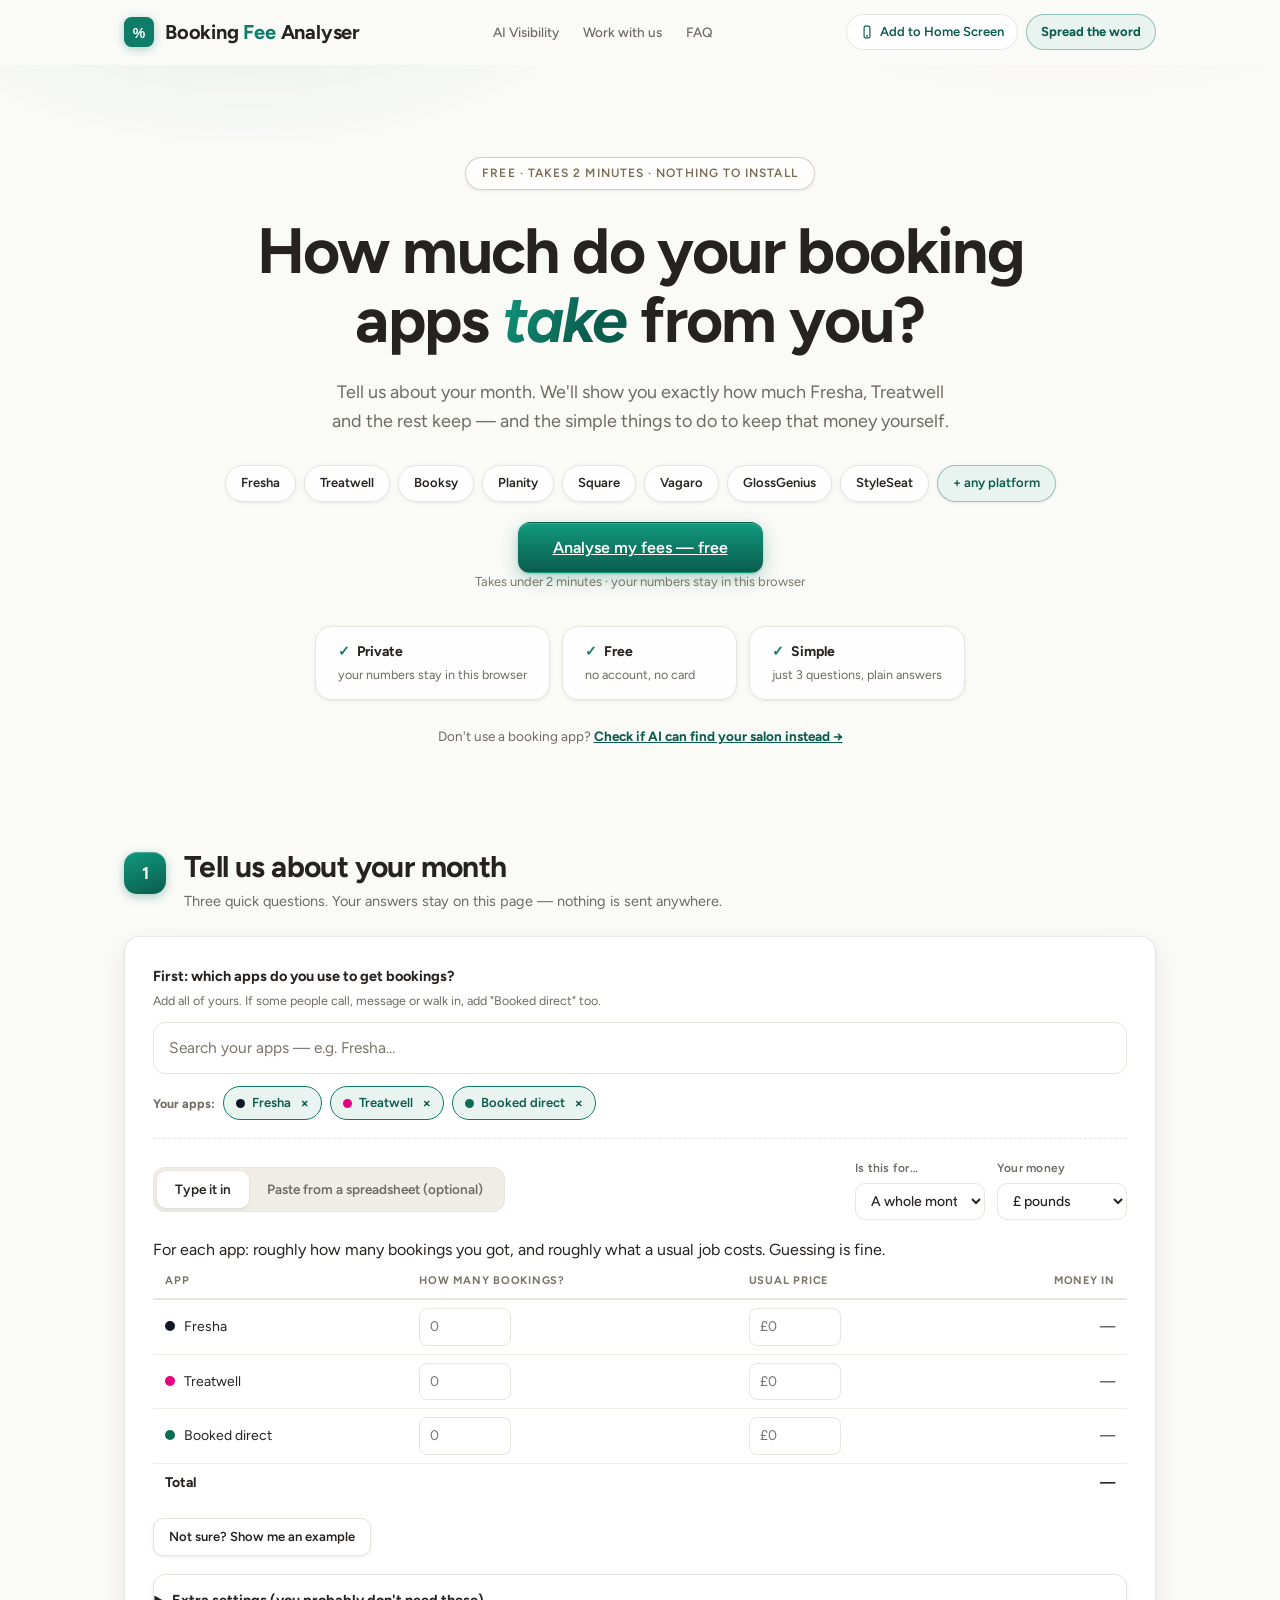
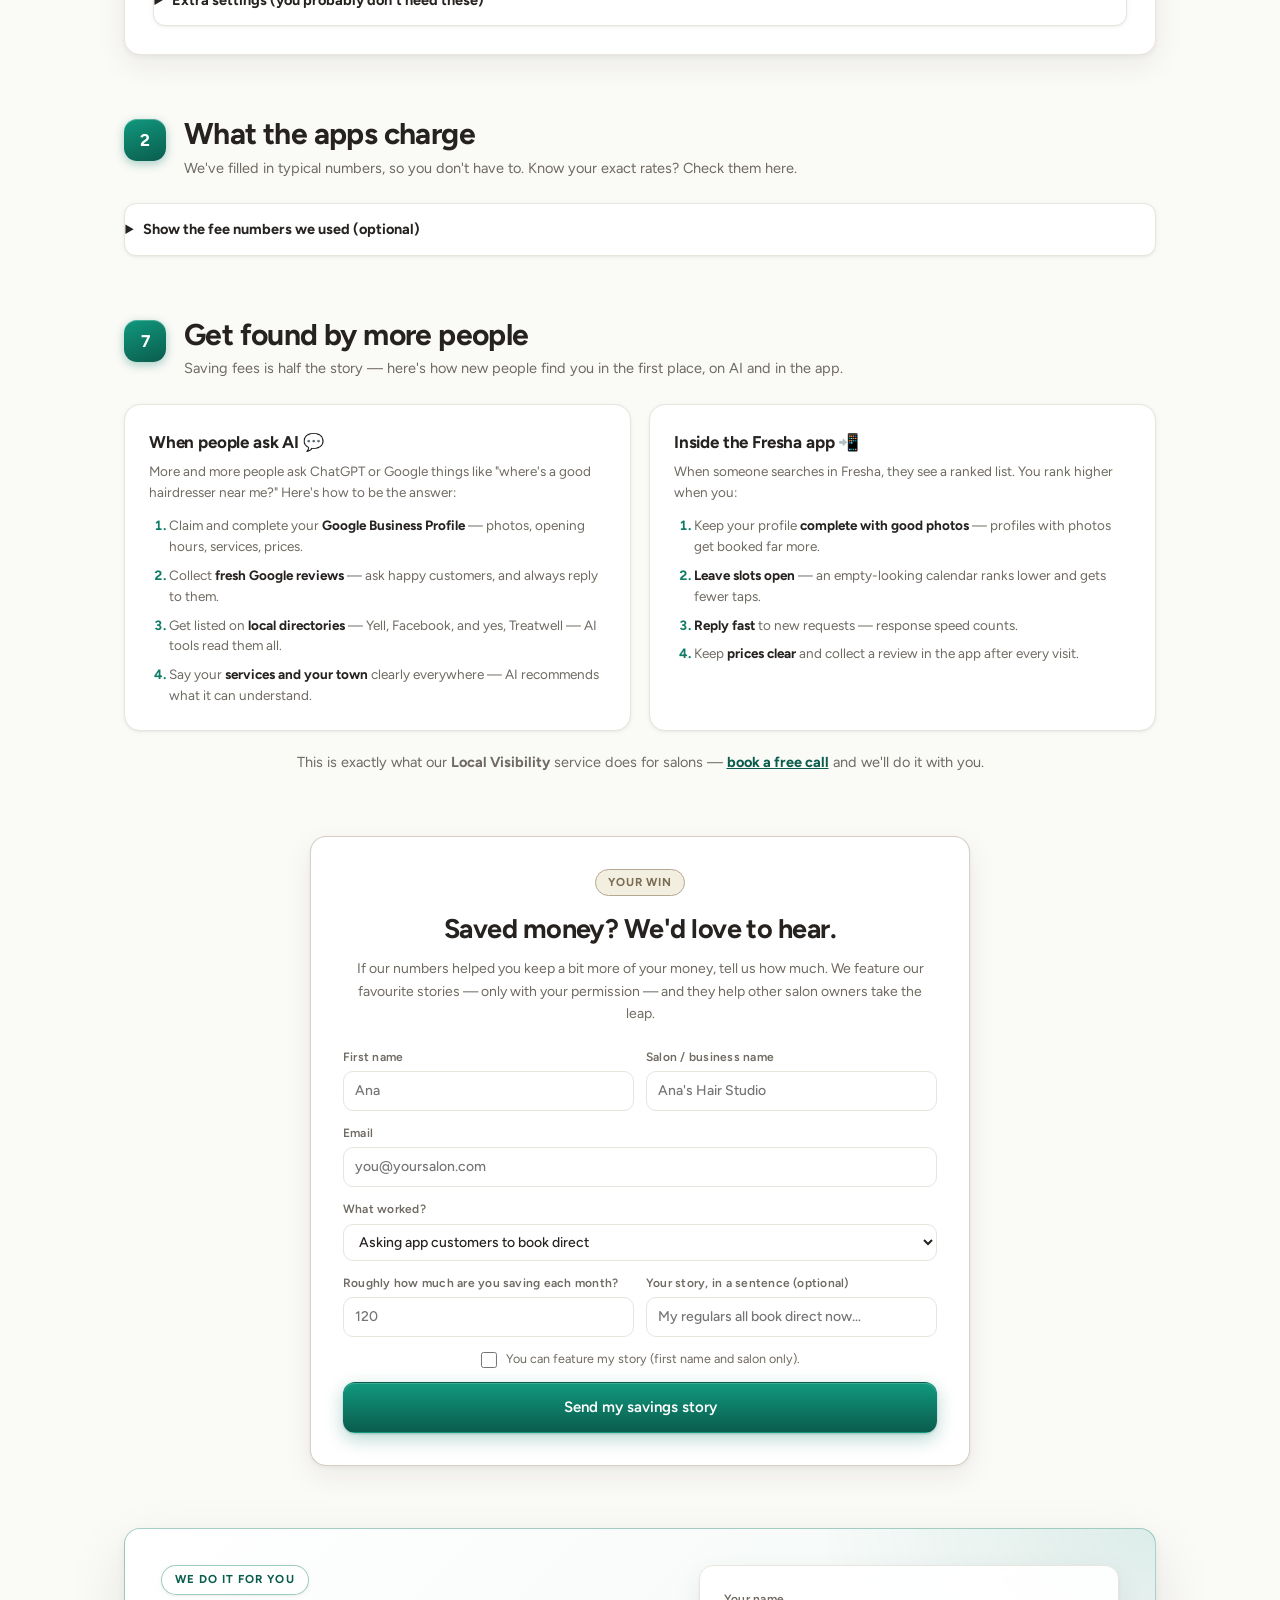
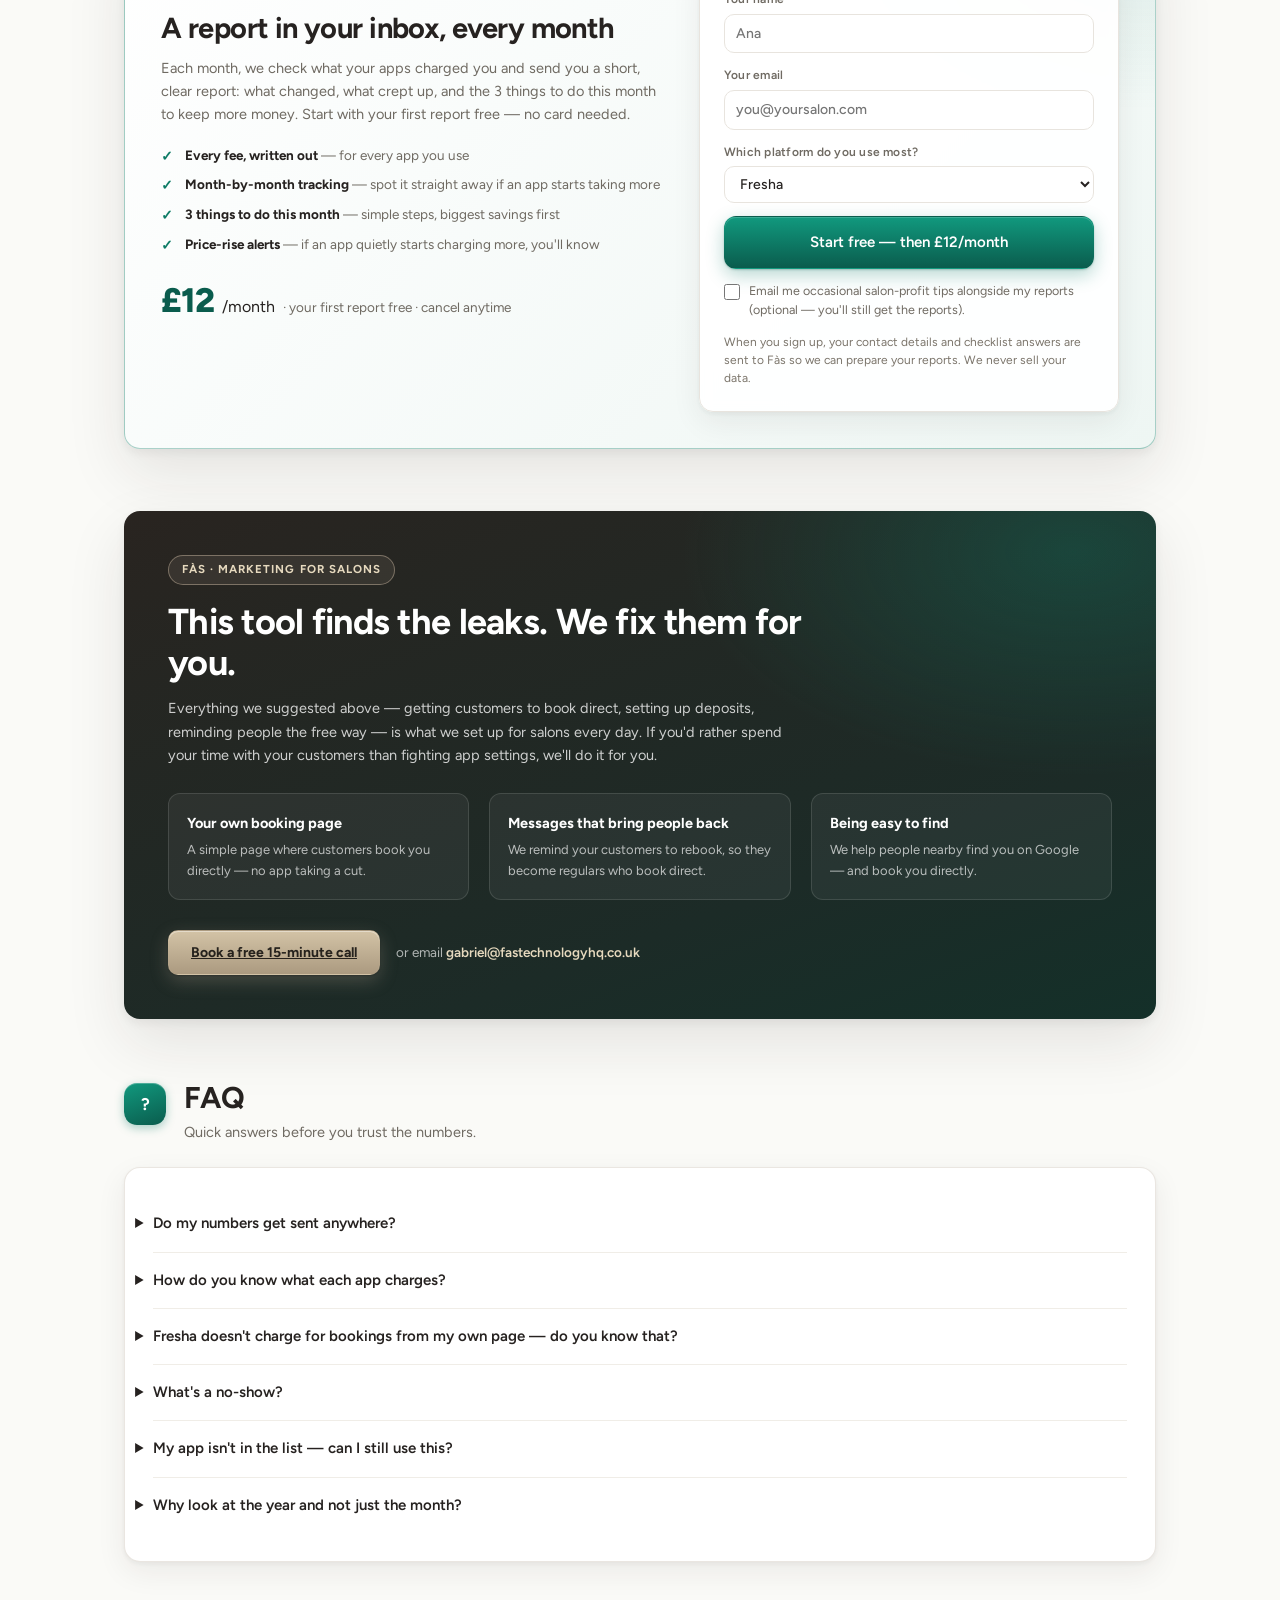
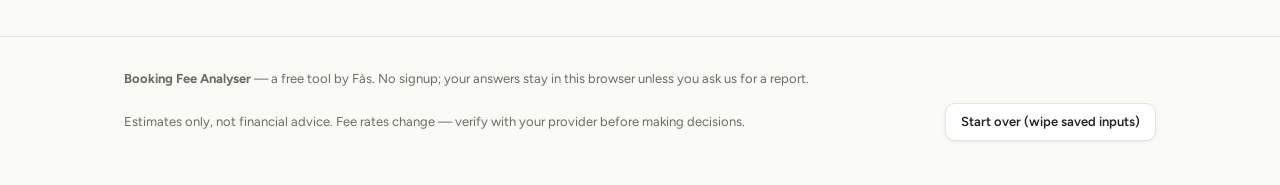
==== commit 271bd655: "Add files via upload" ====
--- a/index.html
+++ b/index.html
@@ -3,138 +3,426 @@
 <head>
 <meta charset="UTF-8">
 <meta name="viewport" content="width=device-width, initial-scale=1.0">
-<title>Is your salon visible to AI? — free 2-minute check</title>
-<meta name="description" content="When someone asks ChatGPT 'where's the best hairdresser near me?' — does your salon come up? Take the free 2-minute AI Visibility check and get your score plus your 3 fastest fixes.">
-<link rel="manifest" href="/manifest.json">
-<link rel="apple-touch-icon" href="/icon-180.png">
-<meta name="theme-color" content="#0e7c66">
-<meta property="og:type" content="website">
-<meta property="og:url" content="https://www.bookinganalyst.com/visibility/">
-<meta property="og:title" content="Is your salon visible to AI? — free 2-minute check">
-<meta property="og:description" content="When someone asks ChatGPT for a good salon nearby, does yours come up? Score your visibility and get your 3 fastest fixes.">
-<meta property="og:image" content="https://www.bookinganalyst.com/icon-512.png">
-<meta name="twitter:card" content="summary_large_image">
+<title>Booking Fee Analyser — what do Fresha, Treatwell & co. really cost you?</title>
+<meta name="description" content="Paste your monthly or weekly booking rundown from Fresha, Treatwell, Booksy or any platform. See exactly what you pay in commissions, card fees and subscriptions — and get a personalised action plan to cut it.">
+<link rel="icon" href="data:image/svg+xml,%3Csvg xmlns='http://www.w3.org/2000/svg' viewBox='0 0 32 32'%3E%3Crect width='32' height='32' rx='8' fill='%230e7c66'/%3E%3Ctext x='16' y='22' font-family='Arial' font-size='16' font-weight='bold' fill='%23fff' text-anchor='middle'%3E%25%3C/text%3E%3C/svg%3E">
 <link rel="preconnect" href="https://fonts.googleapis.com">
 <link rel="preconnect" href="https://fonts.gstatic.com" crossorigin>
 <link href="https://fonts.googleapis.com/css2?family=Figtree:ital,wght@0,300..900;1,300..900&display=swap" rel="stylesheet">
-<link rel="stylesheet" href="/styles.css">
+<link rel="manifest" href="manifest.json">
+<link rel="apple-touch-icon" href="icon-180.png">
+<meta name="theme-color" content="#0e7c66">
+<meta name="apple-mobile-web-app-capable" content="yes">
+<meta name="apple-mobile-web-app-status-bar-style" content="default">
+<meta name="apple-mobile-web-app-title" content="Fee Analyser">
+<meta property="og:type" content="website">
+<meta property="og:url" content="https://www.bookinganalyst.com/">
+<meta property="og:title" content="What do your booking apps really take from you?">
+<meta property="og:description" content="Free tool for salon owners: see exactly how much Fresha, Treatwell and the rest keep every month — and the simple things to do to keep that money yourself.">
+<meta property="og:image" content="https://www.bookinganalyst.com/icon-512.png">
+<meta name="twitter:card" content="summary_large_image">
+<meta name="twitter:title" content="What do your booking apps really take from you?">
+<meta name="twitter:description" content="Free tool for salon owners: see what the apps keep, and how to keep it yourself.">
+<link rel="stylesheet" href="styles.css">
 </head>
 <body>
 
 <header class="nav">
   <div class="wrap nav-inner">
-    <a class="brand" href="/">
+    <a class="brand" href="#">
       <svg class="brand-mark" viewBox="0 0 32 32" aria-hidden="true"><rect width="32" height="32" rx="8" fill="#0e7c66"/><text x="16" y="22" font-family="Arial,Helvetica,sans-serif" font-size="15" font-weight="700" fill="#fff" text-anchor="middle">%</text></svg>
-      <span>Booking <em>Fee</em> Analyser</span>
+      <span><span class="brand-long">Booking </span><em>Fee</em> Analyser</span>
     </a>
     <nav class="nav-links">
-      <a href="../">Fee Analyser</a>
-      <a href="#quiz" class="active">AI Visibility</a>
+      <a href="#data" class="nav-flow">Start</a>
+      <a href="#results" class="nav-flow">Your numbers</a>
+      <a href="#actions" class="nav-flow">How to save</a>
+      <a href="visibility/">AI Visibility</a>
       <a href="#agency">Work with us</a>
+      <a href="#faq">FAQ</a>
     </nav>
     <div class="nav-right">
-      <button id="shareBtn" class="share-btn" type="button" title="Copy a link to this check"><span class="share-long">Share this check</span><span class="share-short">Share</span></button>
+    <button id="installBtn" class="install-btn" type="button" title="Add the Fee Analyser to your phone's home screen">
+      <svg viewBox="0 0 24 24" width="14" height="14" fill="none" stroke="currentColor" stroke-width="2" stroke-linecap="round" aria-hidden="true"><rect x="7" y="2" width="10" height="20" rx="2.5"/><path d="M11 18.5h2"/></svg>
+      <span class="install-long">Add to Home Screen</span><span class="install-short">Get app</span>
+    </button>
+    <button id="shareBtn" class="share-btn" type="button" title="Copy a link to this tool"><span class="share-long">Spread the word</span><span class="share-short">Share</span></button>
     </div>
   </div>
 </header>
 
 <main>
 
+<!-- ============ HERO ============ -->
 <section class="hero">
   <div class="wrap">
-    <p class="hero-eyebrow">Free · takes about 2 minutes · answer what you know</p>
-    <h1>Is your salon <em>visible to AI</em>?</h1>
-    <p class="hero-sub">When someone asks ChatGPT or Google "where's the best hairdresser near me?" — does your salon come up? Answer 10 quick questions and get your score plus the 3 fastest fixes.</p>
+    <p class="hero-eyebrow">Free · takes 2 minutes · nothing to install</p>
+    <h1>How much do your booking apps <em>take</em> from you?</h1>
+    <p class="hero-sub">Tell us about your month. We'll show you exactly how much Fresha, Treatwell and the rest keep — and the simple things to do to keep that money yourself.</p>
+    <div class="hero-chips">
+      <span class="chip">Fresha</span><span class="chip">Treatwell</span><span class="chip">Booksy</span>
+      <span class="chip">Planity</span><span class="chip">Square</span><span class="chip">Vagaro</span>
+      <span class="chip">GlossGenius</span><span class="chip">StyleSeat</span><span class="chip chip-more">+ any platform</span>
+    </div>
     <div class="hero-cta">
-      <a href="#quiz" class="btn primary btn-lg">Start the check</a>
-      <p class="hero-cta-note">Nothing to install · works for any salon, any booking system · your answers stay in this browser unless you ask for the email report</p>
-    </div>
-    <div class="hero-switch">
-      Got here from the Booking Fee Analyser? This is the other half: <a href="../">check what the booking apps take from you →</a>
-    </div>
-  </div>
-</section>
-
-<!-- ============ QUIZ ============ -->
-<section id="quiz" class="step">
+      <a href="#data" class="btn primary btn-lg">Analyse my fees — free</a>
+      <p class="hero-cta-note">Takes under 2 minutes · your numbers stay in this browser</p>
+    </div>
+    <div class="hero-trust">
+      <div><strong>Private</strong><span>your numbers stay in this browser</span></div>
+      <div><strong>Free</strong><span>no account, no card</span></div>
+      <div><strong>Simple</strong><span>just 3 questions, plain answers</span></div>
+    </div>
+    <div class="hero-switch">Don't use a booking app? <a href="visibility/">Check if AI can find your salon instead →</a></div>
+  </div>
+</section>
+
+<!-- ============ STEP 1: DATA ============ -->
+<section id="data" class="step">
   <div class="wrap">
     <div class="step-head">
       <span class="step-num">1</span>
       <div>
-        <h2>10 quick questions</h2>
-        <p>Answer honestly — "not sure" is fine. Your answers stay in this browser until you ask for the report.</p>
-      </div>
-    </div>
+        <h2>Tell us about your month</h2>
+        <p>Three quick questions. Your answers stay on this page — nothing is sent anywhere.</p>
+      </div>
+    </div>
+
     <div class="card">
-      <div id="quizList" class="quiz-list"><!-- filled by visibility.js --></div>
-      <div class="quiz-progress" role="progressbar" aria-valuemin="0" aria-valuemax="10" aria-valuenow="0" aria-label="Quiz progress"><div class="quiz-progress-fill" id="quizProgress"></div></div>
-      <div class="btn-row">
-        <button id="scoreBtn" class="btn primary btn-lg" type="button" disabled>Answer all 10 to see my score</button>
-        <button id="quizReset" class="btn ghost" type="button" hidden>Start again</button>
-      </div>
-    </div>
+      <div class="channel-pick">
+        <p class="pick-label">First: which apps do you use to get bookings? <span class="pick-sub">Add all of yours. If some people call, message or walk in, add "Booked direct" too.</span></p>
+        <div id="channelSearch" class="channel-search"><!-- V1 picker: filled by app.js --></div>
+        <div id="channelChips" class="chip-row" hidden><!-- V2 picker: filled by app.js --></div>
+      </div>
+      <div class="row-controls">
+        <div class="seg" role="tablist" aria-label="Input mode">
+          <button id="tabQuick" class="seg-btn active" role="tab" aria-selected="true">Type it in</button>
+          <button id="tabCsv" class="seg-btn" role="tab" aria-selected="false">Paste from a spreadsheet (optional)</button>
+        </div>
+        <div class="inline-controls">
+          <label class="inline-field">Is this for…
+            <select id="periodSel">
+              <option value="monthly" selected>A whole month</option>
+              <option value="weekly">One week</option>
+            </select>
+          </label>
+          <label class="inline-field">Your money
+            <select id="currencySel">
+              <option value="£" selected>£ pounds</option>
+              <option value="€">€ euros</option>
+              <option value="$">$ dollars</option>
+            </select>
+          </label>
+        </div>
+      </div>
+
+      <!-- Quick add panel (primary path) -->
+      <div id="panelQuick" class="panel">
+        <p class="hint">For each app: roughly how many bookings you got, and roughly what a usual job costs. Guessing is fine.</p>
+        <div class="quick-table-wrap">
+          <table class="quick-table" id="quickTable">
+            <thead><tr><th>App</th><th>How many bookings?</th><th>Usual price</th><th class="ta-r">Money in</th></tr></thead>
+            <tbody><!-- filled by app.js --></tbody>
+          </table>
+        </div>
+        <p id="quickTotal" class="feedback"></p>
+        <div class="btn-row"><button id="quickExample" class="btn ghost small">Not sure? Show me an example</button></div>
+      </div>
+
+      <!-- CSV panel (optional) -->
+      <div id="panelCsv" class="panel" hidden>
+        <p class="hint">Have a list of bookings from your app's reports page? Paste it here — we'll read it for you. Not sure how? Just use "Type it in" above instead.</p>
+        <textarea id="csvInput" spellcheck="false" placeholder="Date, Client, Service, Source, Status, Price&#10;2026-10-01, Ana M, Blow dry, Treatwell, Paid, 45&#10;2026-10-02, Lee S, Massage, Fresha, Paid, 60&#10;2026-10-03, Kim T, Cut &amp; finish, Fresha (own link), Paid, 55&#10;…"></textarea>
+        <div class="btn-row">
+          <button id="analyseBtn" class="btn primary">Show me my numbers</button>
+          <label class="btn ghost file-btn">Choose a file<input type="file" id="fileInput" accept=".csv,.txt,text/csv,text/plain"></label>
+          <button id="exampleBtn" class="btn ghost">Try an example</button>
+          <button id="clearBtn" class="btn ghost">Erase</button>
+        </div>
+        <p id="parseFeedback" class="feedback" hidden></p>
+        <details class="subnote">
+          <summary>Tips for pasting (optional)</summary>
+          <ul>
+            <li>Any list with prices works. If you can, add a <em>Source</em> column saying where each booking came from (Fresha, Treatwell, walk-in…).</li>
+            <li>Bookings that never happened — mark the Status "No show" or "Cancelled" and we'll leave them out.</li>
+            <li>Short lines work too, like <code>45, Treatwell</code>.</li>
+          </ul>
+        </details>
+      </div>
+
+      <details class="adv-details">
+        <summary>Extra settings (you probably don't need these)</summary>
+        <div class="adv-grid">
+          <label class="inline-field">How many customers pay by card? (%)
+            <input type="number" id="cardShare" min="0" max="100" step="5" value="100">
+          </label>
+          <label class="inline-field">Text reminders per booking
+            <input type="number" id="smsPerBooking" min="0" max="5" step="0.5" value="1">
+          </label>
+          <label class="inline-field">No-shows per <span class="period-word">month</span>
+            <input type="number" id="nsCount" min="0" step="1" value="0">
+          </label>
+          <label class="inline-field">Usual price of a no-show
+            <input type="number" id="nsTicket" min="0" step="1" value="0">
+          </label>
+        </div>
+        <p class="disclaimer-note">The app fee numbers we use are typical ones — you can check and change them in step 2.</p>
+      </details>
+    </div>
+  </div>
+</section>
+
+<!-- ============ STEP 2: RATES ============ -->
+<section id="rates" class="step">
+  <div class="wrap">
+    <div class="step-head">
+      <span class="step-num">2</span>
+      <div>
+        <h2>What the apps charge</h2>
+        <p>We've filled in typical numbers, so you don't have to. Know your exact rates? Check them here.</p>
+      </div>
+    </div>
+    <details class="adv-details rates-details">
+      <summary>Show the fee numbers we used (optional)</summary>
+      <div id="rateCards" class="rate-grid"><!-- filled by app.js --></div>
+      <p class="disclaimer-note">These are typical prices and they change now and then — check with your app to be sure.</p>
+    </details>
   </div>
 </section>
 
 <!-- ============ RESULTS ============ -->
-<section id="result" class="step" hidden>
-  <div class="wrap">
-    <div class="step-head">
-      <span class="step-num">2</span>
-      <div>
-        <h2>Your visibility checklist result</h2>
-        <p>Based on your answers — a self-check of the 10 online foundations, not a live scan of Google or AI results (those vary by town and day).</p>
-      </div>
-    </div>
-
-    <div class="card score-card" aria-live="polite">
-      <div class="score-num-wrap">
-        <div class="score-num" id="scoreNum">0</div>
-        <div class="score-outof">out of 100</div>
-      </div>
-      <div class="score-verdict">
-        <h3 id="scoreTier" tabindex="-1"></h3>
-        <p id="scoreBlurb"></p>
-        <div class="bar-track score-bar"><div class="bar-fill" id="scoreBar" style="background:var(--accent)"></div></div>
-      </div>
-    </div>
+<section id="results" class="step" hidden>
+  <div class="wrap">
+    <div class="step-head">
+      <span class="step-num">3</span>
+      <div>
+        <h2>Your numbers</h2>
+        <p>All the amounts below are for one <strong>month</strong>.</p>
+      </div>
+    </div>
+
+    <div class="kpi-grid" id="kpiGrid"></div>
 
     <div class="card">
-      <h3 class="card-title">Your first three priorities</h3>
-      <div id="fixList" class="fix-list"></div>
-    </div>
-
-    <div class="report-card" id="visibilityCapture">
+      <h3 class="card-title">Where it all goes</h3>
+      <div class="table-wrap">
+        <table class="data-table" id="channelTable">
+          <thead><tr>
+            <th>App</th><th class="ta-r">Bookings</th><th class="ta-r">Money in</th>
+            <th class="ta-r">They took</th><th class="ta-r">Their cut</th>
+          </tr></thead>
+          <tbody><!-- filled --></tbody>
+        </table>
+      </div>
+      <div id="channelBars" class="bars"></div>
+      <p class="bar-legend">Each bar is one app. The striped part on the left is what the app keeps. The exact numbers are in the table above.</p>
+      <details class="subnote">
+        <summary>How we worked this out</summary>
+        <ul id="assumptionsList"></ul>
+      </details>
+    </div>
+  </div>
+</section>
+
+<!-- ============ SIMULATOR ============ -->
+<section id="simulate" class="step" hidden>
+  <div class="wrap">
+    <div class="step-head">
+      <span class="step-num">4</span>
+      <div>
+        <h2>What if some customers booked you directly?</h2>
+        <p>Apps charge you every time they send you a customer. Customers who book you directly are free. Drag the slider to see the difference.</p>
+      </div>
+    </div>
+    <div class="card sim-card">
+      <div class="sim-controls">
+        <label class="sim-slider">
+          <span>App customers who start booking direct: <strong id="convVal">25%</strong></span>
+          <input type="range" id="convSlider" min="0" max="100" step="5" value="25">
+        </label>
+        <label class="sim-slider">
+          <span>You thank them with a small discount: <strong id="discVal">0%</strong></span>
+          <input type="range" id="discSlider" min="0" max="20" step="1" value="0">
+        </label>
+      </div>
+      <div class="sim-result" id="simResult"></div>
+    </div>
+  </div>
+</section>
+
+<!-- ============ DIY BOOKING PAGE ============ -->
+<section id="diy" class="step" hidden>
+  <div class="wrap">
+    <div class="step-head">
+      <span class="step-num">5</span>
+      <div>
+        <h2>What if you ran your own booking page?</h2>
+        <p>For customers who book you directly, you don't need an app at all. Here's what it would cost — and what you'd keep.</p>
+      </div>
+    </div>
+    <div class="card diy-card">
+      <div class="diy-costs">
+        <h3 class="card-title">What it costs</h3>
+        <ul class="diy-list">
+          <li><strong>Your own web address</strong><span>about £1 a month (£12 a year)</span></li>
+          <li><strong>A booking page</strong><span>£0 — free tools do this well</span></li>
+          <li><strong>Card payments</strong><span>the same small fee you already pay</span></li>
+          <li><strong>Setup time</strong><span>about an hour, once</span></li>
+        </ul>
+        <div class="diy-cta">
+          <a id="diyBook" class="btn gold small" target="_blank" rel="noopener">We can set it all up for you — free call</a>
+        </div>
+      </div>
+      <div class="diy-save">
+        <div class="sim-line"><span>What the apps take today</span><strong id="diyToday"></strong></div>
+        <div class="sim-line"><span>What your own page would cost</span><strong id="diyCost"></strong></div>
+        <div class="sim-saving">
+          <div class="big" id="diySaving"></div>
+          <div class="sub" id="diySavingSub"></div>
+        </div>
+        <p class="diy-note">Apps are still worth it for finding <em>new</em> customers — your own page is for the regulars. See the slider above for a realistic halfway number.</p>
+      </div>
+    </div>
+  </div>
+</section>
+
+<!-- ============ ACTIONS ============ -->
+<section id="actions" class="step" hidden>
+  <div class="wrap">
+    <div class="step-head">
+      <span class="step-num">6</span>
+      <div>
+        <h2>How to save that money</h2>
+        <p>Simple things to do, starting with the one that saves the most. We tell you exactly what to say.</p>
+      </div>
+    </div>
+    <div id="actionList" class="action-list"></div>
+  </div>
+</section>
+
+<!-- ============ GET FOUND (AI + FRESHA) ============ -->
+<section id="getfound" class="step">
+  <div class="wrap">
+    <div class="step-head">
+      <span class="step-num">7</span>
+      <div>
+        <h2>Get found by more people</h2>
+        <p>Saving fees is half the story — here's how new people find you in the first place, on AI and in the app.</p>
+      </div>
+    </div>
+    <div class="found-grid">
+      <div class="found-card">
+        <h3>When people ask AI 💬</h3>
+        <p class="found-sub">More and more people ask ChatGPT or Google things like "where's a good hairdresser near me?" Here's how to be the answer:</p>
+        <ol>
+          <li>Claim and complete your <strong>Google Business Profile</strong> — photos, opening hours, services, prices.</li>
+          <li>Collect <strong>fresh Google reviews</strong> — ask happy customers, and always reply to them.</li>
+          <li>Get listed on <strong>local directories</strong> — Yell, Facebook, and yes, Treatwell — AI tools read them all.</li>
+          <li>Say your <strong>services and your town</strong> clearly everywhere — AI recommends what it can understand.</li>
+        </ol>
+      </div>
+      <div class="found-card">
+        <h3>Inside the Fresha app 📲</h3>
+        <p class="found-sub">When someone searches in Fresha, they see a ranked list. You rank higher when you:</p>
+        <ol>
+          <li>Keep your profile <strong>complete with good photos</strong> — profiles with photos get booked far more.</li>
+          <li><strong>Leave slots open</strong> — an empty-looking calendar ranks lower and gets fewer taps.</li>
+          <li><strong>Reply fast</strong> to new requests — response speed counts.</li>
+          <li>Keep <strong>prices clear</strong> and collect a review in the app after every visit.</li>
+        </ol>
+      </div>
+    </div>
+    <p class="found-cta">This is exactly what our <strong>Local Visibility</strong> service does for salons — <a id="foundBook" target="_blank" rel="noopener">book a free call</a> and we'll do it with you.</p>
+  </div>
+</section>
+
+<!-- ============ SAVED MONEY / CASE STUDY ============ -->
+<section id="saved" class="step">
+  <div class="wrap">
+    <div class="saved-card">
+      <div class="saved-head">
+        <p class="saved-eyebrow">Your win</p>
+        <h2>Saved money? We'd love to hear.</h2>
+        <p class="saved-sub">If our numbers helped you keep a bit more of your money, tell us how much. We feature our favourite stories — only with your permission — and they help other salon owners take the leap.</p>
+      </div>
+      <form id="savedForm">
+        <input type="text" id="savedHp" class="hp-field" tabindex="-1" autocomplete="off" aria-hidden="true">
+        <div class="saved-grid">
+          <label class="inline-field">First name
+            <input type="text" id="savedName" placeholder="Ana" required>
+          </label>
+          <label class="inline-field">Salon / business name
+            <input type="text" id="savedBusiness" placeholder="Ana's Hair Studio">
+          </label>
+        </div>
+        <label class="inline-field">Email
+          <input type="email" id="savedEmail" placeholder="you@yoursalon.com" required>
+        </label>
+        <label class="inline-field">What worked?
+          <select id="savedAction">
+            <option>Asking app customers to book direct</option>
+            <option>Charging app customers a little more</option>
+            <option>Deposits for no-shows</option>
+            <option>Free reminders (WhatsApp or email)</option>
+            <option>Cancelled subscriptions I didn't use</option>
+            <option>Selling prepaid bundles</option>
+            <option>Something else</option>
+          </select>
+        </label>
+        <div class="saved-grid">
+          <label class="inline-field">Roughly how much are you saving each month?
+            <input type="number" id="savedAmount" min="0" placeholder="120" required>
+          </label>
+          <label class="inline-field">Your story, in a sentence (optional)
+            <input type="text" id="savedQuote" placeholder="My regulars all book direct now…">
+          </label>
+        </div>
+        <label class="consent-row"><input type="checkbox" id="savedConsent"> You can feature my story (first name and salon only).</label>
+        <button type="submit" class="btn primary saved-btn">Send my savings story</button>
+        <p id="savedDone" class="feedback ok" hidden>Thank you! If it's a good one, we'll be in touch about featuring it.</p>
+      </form>
+    </div>
+  </div>
+</section>
+
+<!-- ============ MONTHLY REPORT SIGNUP ============ -->
+<section id="report" class="step">
+  <div class="wrap">
+    <div class="report-card">
       <div class="report-copy">
-        <p class="report-eyebrow">Free — no card needed</p>
-        <h2>Want your checklist and next steps by email?</h2>
-        <p class="report-sub">Leave your email and we'll send your three priorities and a simple action plan based on your answers — plain English, no jargon.</p>
-        <p class="report-price"><strong>Free</strong><span>· the self-check is free; Fàs also offers optional hands-on support</span></p>
+        <p class="report-eyebrow">We do it for you</p>
+        <h2>A report in your inbox, every month</h2>
+        <p class="report-sub">Each month, we check what your apps charged you and send you a short, clear report: what changed, what crept up, and the 3 things to do this month to keep more money. Start with your first report free — no card needed.</p>
+        <ul class="report-points">
+          <li><strong>Every fee, written out</strong> — for every app you use</li>
+          <li><strong>Month-by-month tracking</strong> — spot it straight away if an app starts taking more</li>
+          <li><strong>3 things to do this month</strong> — simple steps, biggest savings first</li>
+          <li><strong>Price-rise alerts</strong> — if an app quietly starts charging more, you'll know</li>
+        </ul>
+        <p class="report-price"><strong>£12</strong>/month <span>· your first report free · cancel anytime</span></p>
       </div>
       <div class="report-form">
-        <form id="visForm">
-          <input type="text" id="visHp" class="hp-field" tabindex="-1" autocomplete="off" aria-hidden="true">
-          <label class="inline-field">First name
-            <input type="text" id="visName" placeholder="Ana" required>
-          </label>
-          <label class="inline-field">Salon / business name
-            <input type="text" id="visBusiness" placeholder="Ana's Hair Studio">
-          </label>
-          <label class="inline-field">Email
-            <input type="email" id="visEmail" placeholder="you@yoursalon.com" required>
-          </label>
-          <label class="consent-row"><input type="checkbox" id="visConsent"> Email me occasional salon-profit tips (optional — your report arrives either way).</label>
-          <p class="report-fineprint">When you request your report, your contact details and checklist answers are sent to Fàs so we can prepare it. We never sell your data.</p>
-          <button type="submit" class="btn primary report-btn">Email me my checklist</button>
-          <p id="visDone" class="feedback ok" hidden>Got it! Your report is on its way — check your inbox within 48 hours. If anything goes wrong, email us at <span class="vis-addr"></span>.</p>
+        <form id="reportForm">
+          <input type="text" id="reportHp" class="hp-field" tabindex="-1" autocomplete="off" aria-hidden="true">
+          <label class="inline-field">Your name
+            <input type="text" id="reportName" placeholder="Ana" required>
+          </label>
+          <label class="inline-field">Your email
+            <input type="email" id="reportEmail" placeholder="you@yoursalon.com" required>
+          </label>
+          <label class="inline-field">Which platform do you use most?
+            <select id="reportPlatform">
+              <option>Fresha</option><option>Treatwell</option><option>Booksy</option>
+              <option>Planity</option><option>Square</option><option>Vagaro</option>
+              <option>GlossGenius</option><option>StyleSeat</option><option>Other / several</option>
+            </select>
+          </label>
+          <button type="submit" class="btn primary report-btn">Start free — then £12/month</button>
+          <label class="consent-row"><input type="checkbox" id="reportConsent"> Email me occasional salon-profit tips alongside my reports (optional — you'll still get the reports).</label>
+          <p class="report-fineprint">When you sign up, your contact details and checklist answers are sent to Fàs so we can prepare your reports. We never sell your data.</p>
+          <p id="reportDone" class="feedback ok" hidden>You're on the list! We'll email you within a day to set up payment — remember, your first report is free. If anything goes wrong, email us at <span class="report-addr"></span>.</p>
         </form>
       </div>
-    </div>
-
-    <p class="found-cta agency-line">This check is the first half of our <strong>Local Visibility</strong> service — we do all of it for you, every month. <a id="visBook" target="_blank" rel="noopener">Book a free call</a> if you'd rather get on with your clients.</p>
-
-    <div class="card switch-card">
-      <p><strong>One more thing worth knowing:</strong> if you use Fresha, Treatwell or any booking app, they're quietly taking a cut of every booking. <a href="../">Check what the apps take from you →</a></p>
     </div>
   </div>
 </section>
@@ -144,12 +432,53 @@
   <div class="wrap">
     <div class="agency-band">
       <p class="agency-eyebrow" id="agencyBrand"></p>
-      <h2>We make salons easy to find — everywhere.</h2>
-      <p class="agency-sub">AI search, Google, maps, directories, your own booking page — it's one connected system, and we set it all up for you. You didn't go independent to become a part-time marketer.</p>
+      <h2>This tool finds the leaks. We fix them for you.</h2>
+      <p class="agency-sub">Everything we suggested above — getting customers to book direct, setting up deposits, reminding people the free way — is what we set up for salons every day. If you'd rather spend your time with your customers than fighting app settings, we'll do it for you.</p>
+      <div class="agency-points">
+        <div><strong>Your own booking page</strong><span>A simple page where customers book you directly — no app taking a cut.</span></div>
+        <div><strong>Messages that bring people back</strong><span>We remind your customers to rebook, so they become regulars who book direct.</span></div>
+        <div><strong>Being easy to find</strong><span>We help people nearby find you on Google — and book you directly.</span></div>
+      </div>
       <div class="agency-cta-row">
-        <a id="visAgencyCta" class="btn gold" target="_blank" rel="noopener">Book a free 15-minute call</a>
+        <a id="agencyCta" class="btn gold" target="_blank" rel="noopener">Book a free 15-minute call</a>
         <span class="agency-alt">or email <span class="agency-addr"></span></span>
       </div>
+    </div>
+  </div>
+</section>
+
+<!-- ============ FAQ ============ -->
+<section id="faq" class="step">
+  <div class="wrap">
+    <div class="step-head">
+      <span class="step-num">?</span>
+      <div><h2>FAQ</h2><p>Quick answers before you trust the numbers.</p></div>
+    </div>
+    <div class="card faq-card">
+      <details>
+        <summary>Do my numbers get sent anywhere?</summary>
+        <p>No. Everything happens inside this page in your browser. Your answers are only saved on your own device, and pressing "Start over" at the bottom wipes them away.</p>
+      </details>
+      <details>
+        <summary>How do you know what each app charges?</summary>
+        <p>They're typical prices, and apps change them now and then. Press "Show the fee numbers we used" in step 2 to see exactly what we counted, and change anything that doesn't match what your app charges you.</p>
+      </details>
+      <details>
+        <summary>Fresha doesn't charge for bookings from my own page — do you know that?</summary>
+        <p>Bookings marked as direct, own link, website, walk-in, phone, WhatsApp, Instagram or referral are counted as "Booked direct" — no app takes a cut of those. Bookings marked Fresha or Treatwell are counted under that app. You'll see the split in the table.</p>
+      </details>
+      <details>
+        <summary>What's a no-show?</summary>
+        <p>A no-show is someone who booked but never came. If your list marks them (like "No show"), we leave them out of your earnings and show you how much they cost you instead.</p>
+      </details>
+      <details>
+        <summary>My app isn't in the list — can I still use this?</summary>
+        <p>Yes. Tick <strong>Another app</strong> in step 1, type your bookings for it, and tell us what it charges in step 2.</p>
+      </details>
+      <details>
+        <summary>Why look at the year and not just the month?</summary>
+        <p>Fees feel small because they come out bit by bit. Add up a whole year and it's often thousands. Run your numbers above and see what a year of fees could buy instead — a holiday, a new chair, or a big advertising budget.</p>
+      </details>
     </div>
   </div>
 </section>
@@ -158,11 +487,24 @@
 
 <footer>
   <div class="wrap footer-inner">
-    <p><strong>Booking Fee Analyser</strong> — free tools by <span id="footBrand"></span>. No signup, no data leaves your device.</p>
-    <button id="resetBtn" class="btn ghost small" type="button">Start over</button>
+    <p><strong>Booking Fee Analyser</strong> — a free tool by <span id="footBrand"></span>. No signup; your answers stay in this browser unless you ask us for a report.</p>
+    <p>Estimates only, not financial advice. Fee rates change — verify with your provider before making decisions.</p>
+    <button id="resetBtn" class="btn ghost small">Start over (wipe saved inputs)</button>
   </div>
 </footer>
 
-<script src="visibility.js"></script>
+<!-- ============ INSTALL GUIDE MODAL ============ -->
+<div id="installModal" class="modal-overlay" hidden>
+  <div class="modal-card" role="dialog" aria-modal="true" aria-labelledby="installTitle">
+    <button class="modal-close" id="installClose" type="button" aria-label="Close">&times;</button>
+    <p class="install-eyebrow">Takes 10 seconds</p>
+    <h3 id="installTitle">Put the Fee Analyser on your home screen</h3>
+    <p class="install-sub">It'll sit on your phone like a real app — one tap and your numbers are there, any time.</p>
+    <ol class="install-steps" id="installSteps"></ol>
+    <p class="install-note" id="installNote"></p>
+  </div>
+</div>
+
+<script src="app.js"></script>
 </body>
 </html>
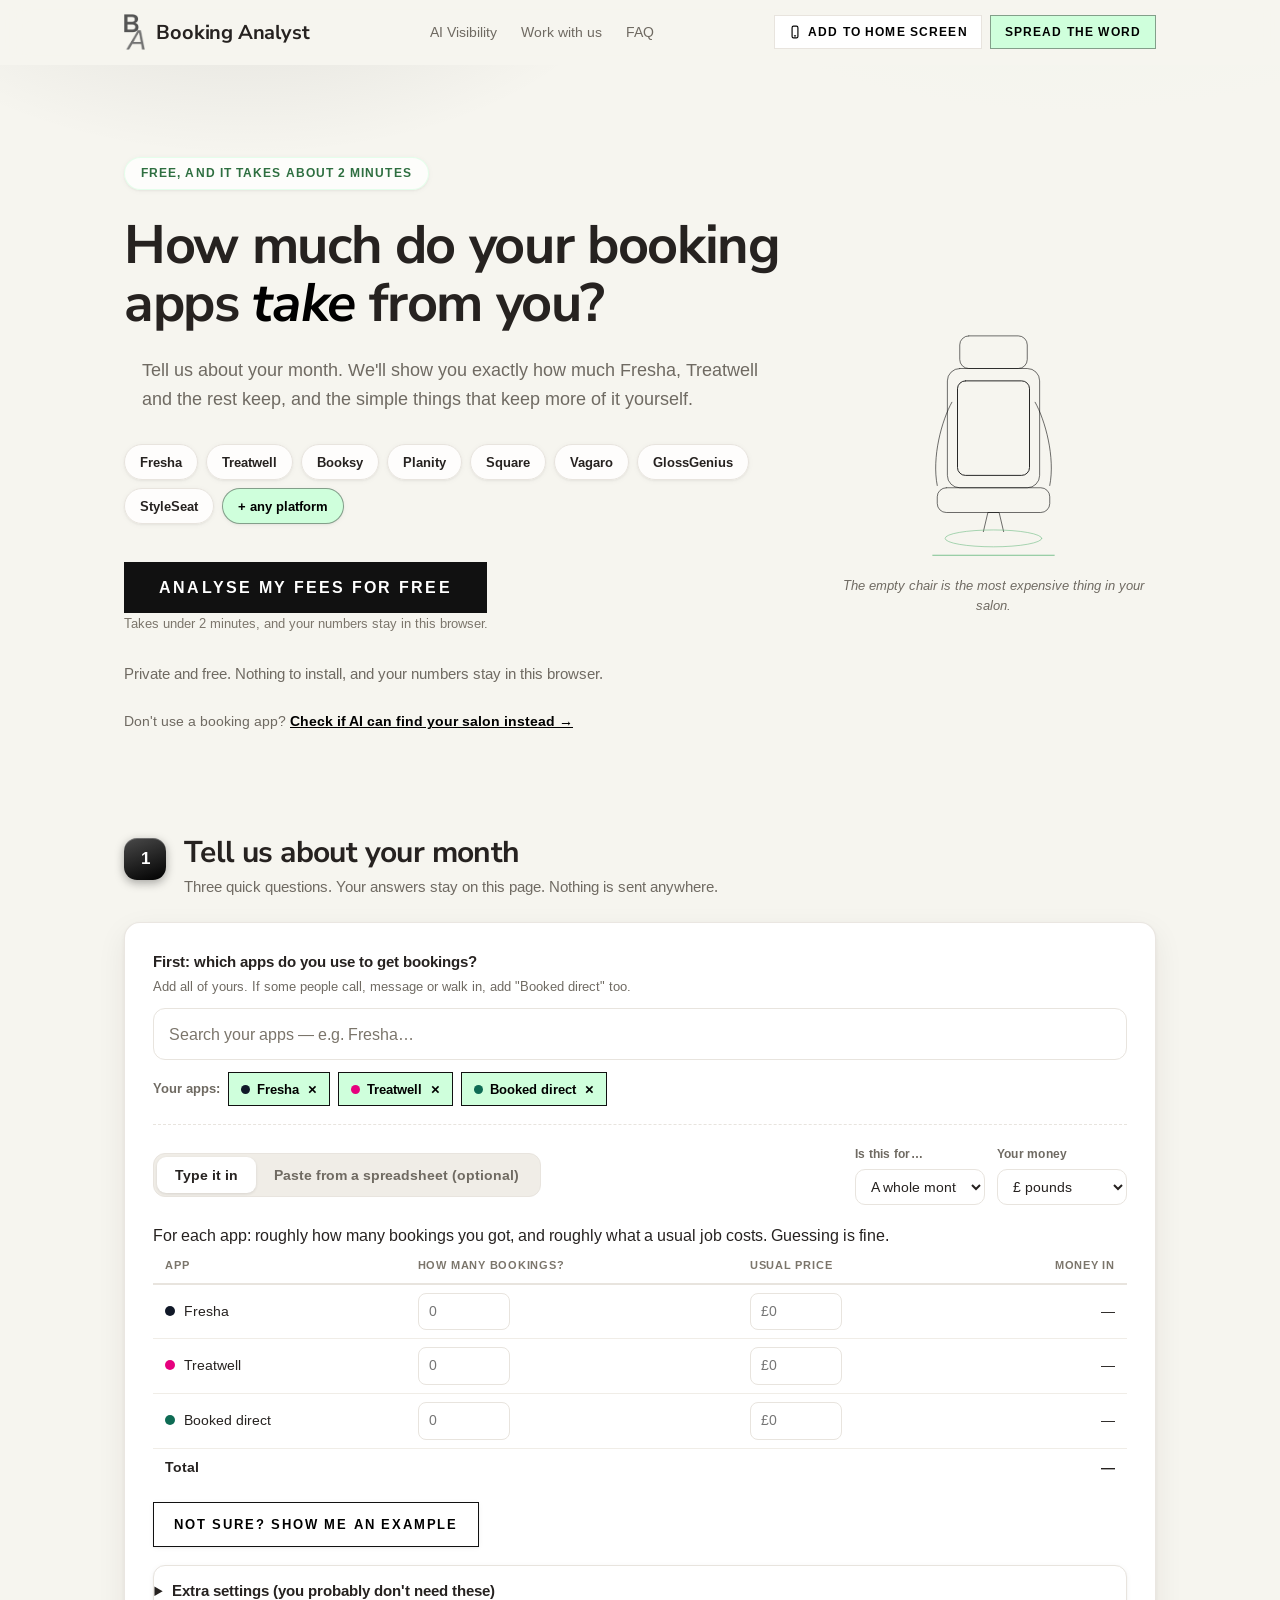
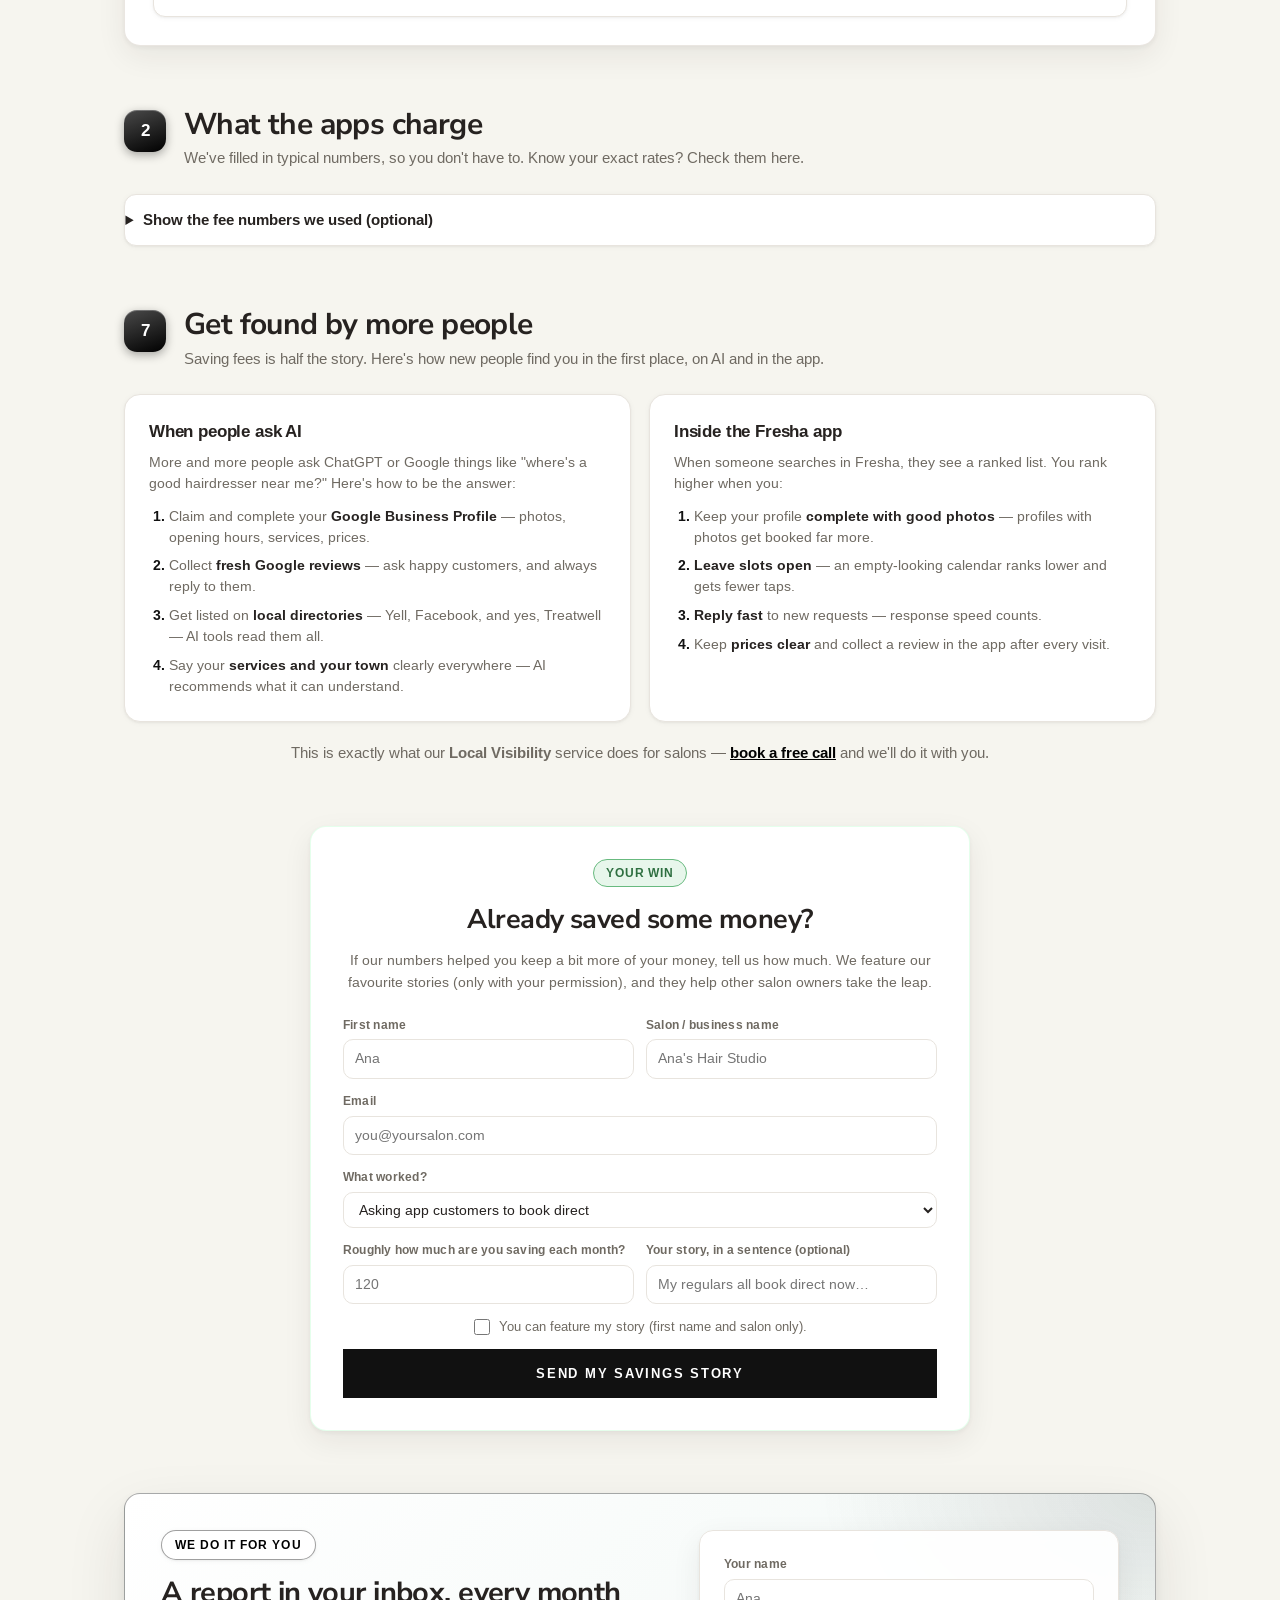
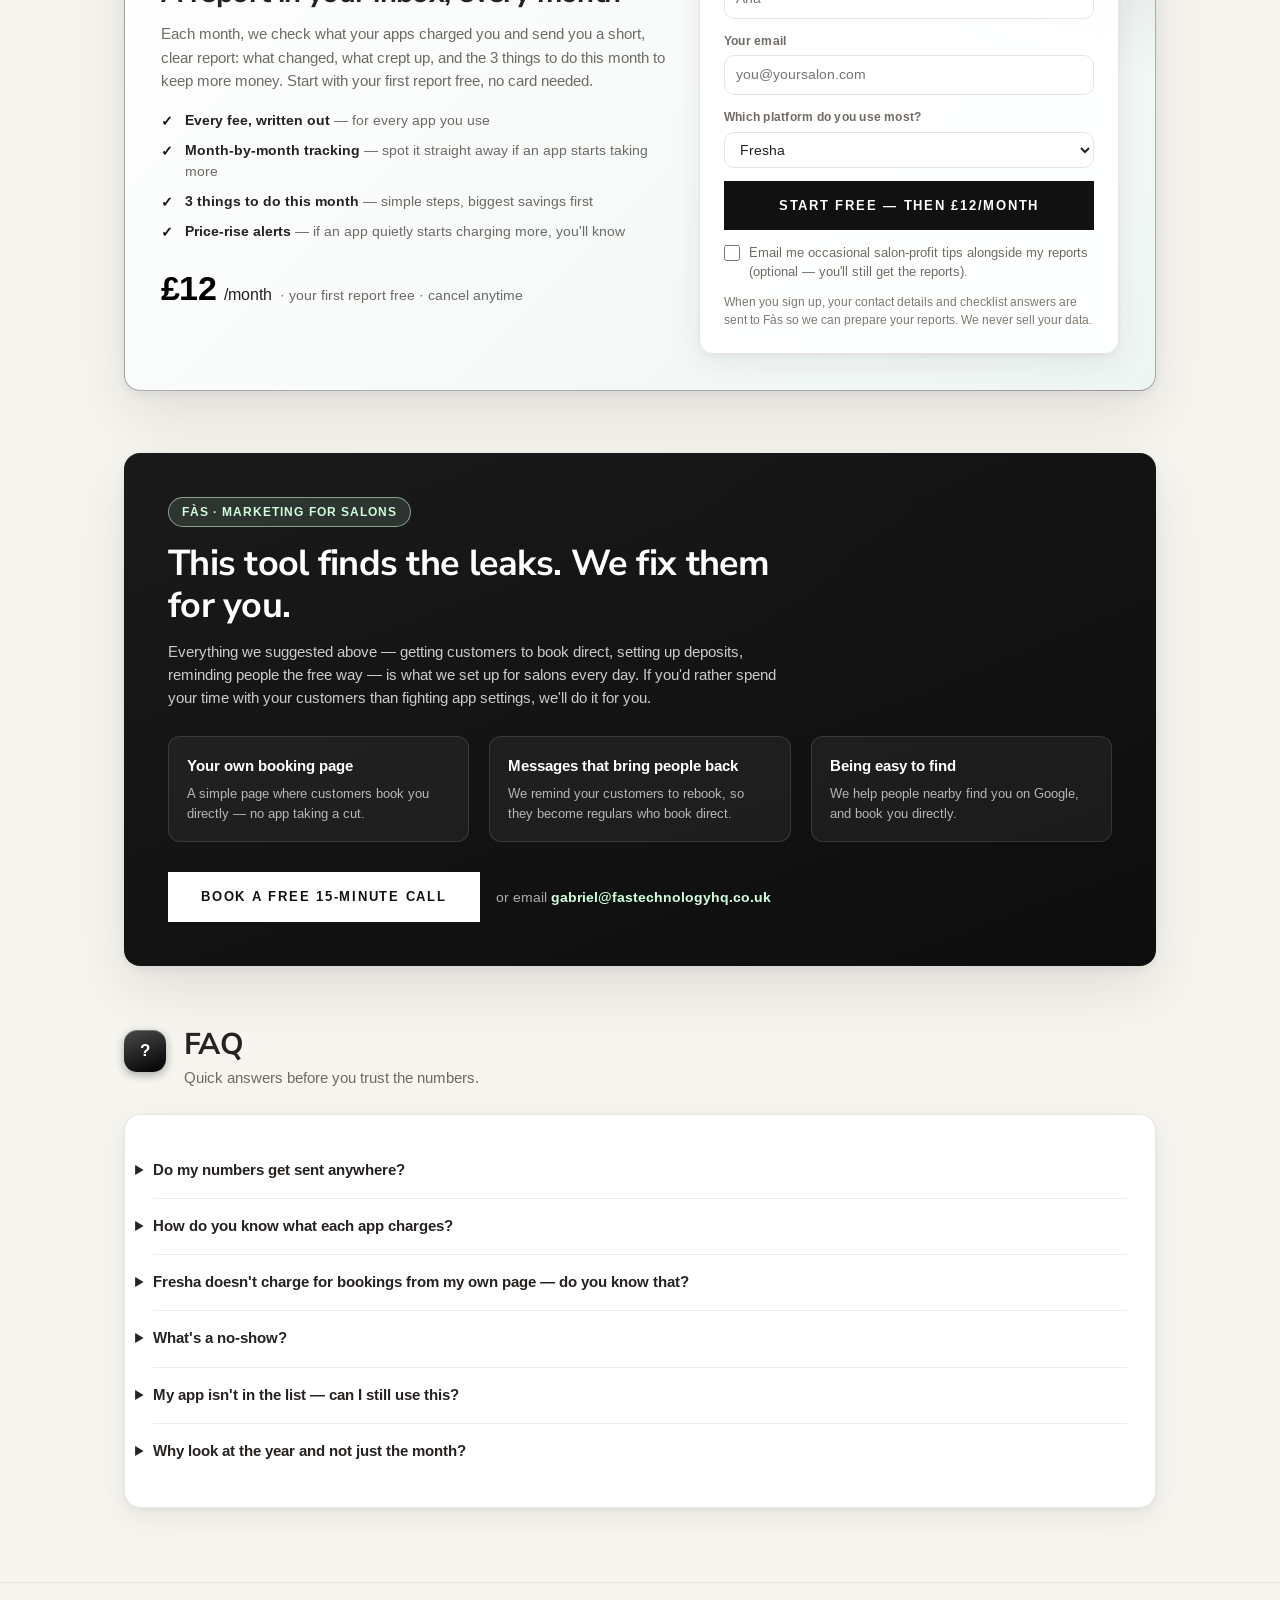
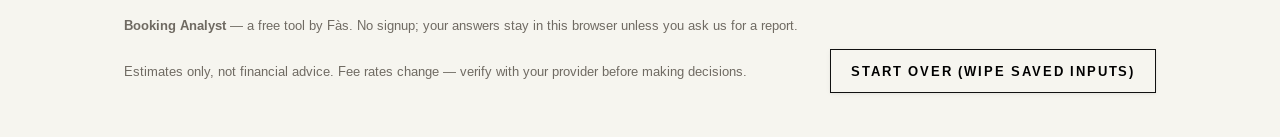
==== commit 40f389f3: "Add files via upload" ====
--- a/index.html
+++ b/index.html
@@ -3,15 +3,15 @@
 <head>
 <meta charset="UTF-8">
 <meta name="viewport" content="width=device-width, initial-scale=1.0">
-<title>Booking Fee Analyser — what do Fresha, Treatwell & co. really cost you?</title>
+<title>Booking Analyst — what do Fresha, Treatwell & co. really cost you?</title>
 <meta name="description" content="Paste your monthly or weekly booking rundown from Fresha, Treatwell, Booksy or any platform. See exactly what you pay in commissions, card fees and subscriptions — and get a personalised action plan to cut it.">
-<link rel="icon" href="data:image/svg+xml,%3Csvg xmlns='http://www.w3.org/2000/svg' viewBox='0 0 32 32'%3E%3Crect width='32' height='32' rx='8' fill='%230e7c66'/%3E%3Ctext x='16' y='22' font-family='Arial' font-size='16' font-weight='bold' fill='%23fff' text-anchor='middle'%3E%25%3C/text%3E%3C/svg%3E">
+<link rel="icon" type="image/png" href="logo.png">
 <link rel="preconnect" href="https://fonts.googleapis.com">
 <link rel="preconnect" href="https://fonts.gstatic.com" crossorigin>
-<link href="https://fonts.googleapis.com/css2?family=Figtree:ital,wght@0,300..900;1,300..900&display=swap" rel="stylesheet">
+<link href="https://fonts.googleapis.com/css2?family=Arimo:ital,wght@0,400..700;1,400..700&family=Nunito+Sans:ital,opsz,wght@0,6..12,200..1000;1,6..12,200..1000&display=swap" rel="stylesheet">
 <link rel="manifest" href="manifest.json">
 <link rel="apple-touch-icon" href="icon-180.png">
-<meta name="theme-color" content="#0e7c66">
+<meta name="theme-color" content="#111111">
 <meta name="apple-mobile-web-app-capable" content="yes">
 <meta name="apple-mobile-web-app-status-bar-style" content="default">
 <meta name="apple-mobile-web-app-title" content="Fee Analyser">
@@ -30,8 +30,8 @@
 <header class="nav">
   <div class="wrap nav-inner">
     <a class="brand" href="#">
-      <svg class="brand-mark" viewBox="0 0 32 32" aria-hidden="true"><rect width="32" height="32" rx="8" fill="#0e7c66"/><text x="16" y="22" font-family="Arial,Helvetica,sans-serif" font-size="15" font-weight="700" fill="#fff" text-anchor="middle">%</text></svg>
-      <span><span class="brand-long">Booking </span><em>Fee</em> Analyser</span>
+      <img class="brand-logo" src="logo.png" alt="Booking Analyst">
+      <span><span class="brand-long">Booking </span>Analyst</span>
     </a>
     <nav class="nav-links">
       <a href="#data" class="nav-flow">Start</a>
@@ -55,25 +55,41 @@
 
 <!-- ============ HERO ============ -->
 <section class="hero">
-  <div class="wrap">
-    <p class="hero-eyebrow">Free · takes 2 minutes · nothing to install</p>
+  <div class="wrap hero-grid">
+  <div class="hero-left">
+    <p class="hero-eyebrow">Free, and it takes about 2 minutes</p>
     <h1>How much do your booking apps <em>take</em> from you?</h1>
-    <p class="hero-sub">Tell us about your month. We'll show you exactly how much Fresha, Treatwell and the rest keep — and the simple things to do to keep that money yourself.</p>
+    <p class="hero-sub">Tell us about your month. We'll show you exactly how much Fresha, Treatwell and the rest keep, and the simple things that keep more of it yourself.</p>
     <div class="hero-chips">
       <span class="chip">Fresha</span><span class="chip">Treatwell</span><span class="chip">Booksy</span>
       <span class="chip">Planity</span><span class="chip">Square</span><span class="chip">Vagaro</span>
       <span class="chip">GlossGenius</span><span class="chip">StyleSeat</span><span class="chip chip-more">+ any platform</span>
     </div>
     <div class="hero-cta">
-      <a href="#data" class="btn primary btn-lg">Analyse my fees — free</a>
-      <p class="hero-cta-note">Takes under 2 minutes · your numbers stay in this browser</p>
-    </div>
-    <div class="hero-trust">
-      <div><strong>Private</strong><span>your numbers stay in this browser</span></div>
-      <div><strong>Free</strong><span>no account, no card</span></div>
-      <div><strong>Simple</strong><span>just 3 questions, plain answers</span></div>
-    </div>
+      <br>
+      <a href="#data" class="btn primary btn-lg">Analyse my fees for free</a>
+      <br>
+      <p class="hero-cta-note">Takes under 2 minutes, and your numbers stay in this browser.</p>
+    </div>
+    <div class="hero-trust-line">Private and free. Nothing to install, and your numbers stay in this browser.</div>
     <div class="hero-switch">Don't use a booking app? <a href="visibility/">Check if AI can find your salon instead →</a></div>
+  </div>
+  <figure class="hero-chair">
+    <svg viewBox="0 0 400 520" fill="none" stroke-linecap="round" stroke-linejoin="round" aria-hidden="true">
+      <g class="chair-draw">
+        <rect class="chair-line" pathLength="1" x="140" y="110" width="120" height="58" rx="16" style="--d:.05s"/>
+        <rect class="chair-line" pathLength="1" x="118" y="168" width="164" height="212" rx="22" style="--d:.15s"/>
+        <rect class="chair-line chair-thin" pathLength="1" x="136" y="190" width="128" height="168" rx="14" style="--d:.3s"/>
+        <rect class="chair-line" pathLength="1" x="100" y="380" width="200" height="44" rx="16" style="--d:.42s"/>
+        <path class="chair-line" pathLength="1" d="M100 376 c-10 -50 8 -116 26 -148" style="--d:.52s"/>
+        <path class="chair-line" pathLength="1" d="M300 376 c10 -50 -8 -116 -26 -148" style="--d:.58s"/>
+        <path class="chair-line" pathLength="1" d="M182 458 L190 424 L210 424 L218 458" style="--d:.68s"/>
+        <ellipse class="chair-accent" pathLength="1" cx="200" cy="470" rx="86" ry="15" style="--d:.78s"/>
+        <line class="chair-accent chair-thin" pathLength="1" x1="92" y1="500" x2="308" y2="500" style="--d:.9s"/>
+      </g>
+    </svg>
+    <figcaption class="chair-cap">The empty chair is the most expensive thing in your salon.</figcaption>
+  </figure>
   </div>
 </section>
 
@@ -84,7 +100,7 @@
       <span class="step-num">1</span>
       <div>
         <h2>Tell us about your month</h2>
-        <p>Three quick questions. Your answers stay on this page — nothing is sent anywhere.</p>
+        <p>Three quick questions. Your answers stay on this page. Nothing is sent anywhere.</p>
       </div>
     </div>
 
@@ -131,7 +147,7 @@
 
       <!-- CSV panel (optional) -->
       <div id="panelCsv" class="panel" hidden>
-        <p class="hint">Have a list of bookings from your app's reports page? Paste it here — we'll read it for you. Not sure how? Just use "Type it in" above instead.</p>
+        <p class="hint">Have a list of bookings from your app's reports page? Paste it here and we'll read it for you. Not sure how? Just use "Type it in" above instead.</p>
         <textarea id="csvInput" spellcheck="false" placeholder="Date, Client, Service, Source, Status, Price&#10;2026-10-01, Ana M, Blow dry, Treatwell, Paid, 45&#10;2026-10-02, Lee S, Massage, Fresha, Paid, 60&#10;2026-10-03, Kim T, Cut &amp; finish, Fresha (own link), Paid, 55&#10;…"></textarea>
         <div class="btn-row">
           <button id="analyseBtn" class="btn primary">Show me my numbers</button>
@@ -144,7 +160,7 @@
           <summary>Tips for pasting (optional)</summary>
           <ul>
             <li>Any list with prices works. If you can, add a <em>Source</em> column saying where each booking came from (Fresha, Treatwell, walk-in…).</li>
-            <li>Bookings that never happened — mark the Status "No show" or "Cancelled" and we'll leave them out.</li>
+            <li>Bookings that never happened: mark the Status "No show" or "Cancelled" and we'll leave them out.</li>
             <li>Short lines work too, like <code>45, Treatwell</code>.</li>
           </ul>
         </details>
@@ -166,7 +182,7 @@
             <input type="number" id="nsTicket" min="0" step="1" value="0">
           </label>
         </div>
-        <p class="disclaimer-note">The app fee numbers we use are typical ones — you can check and change them in step 2.</p>
+        <p class="disclaimer-note">The app fee numbers we use are typical ones. You can check and change them in step 2.</p>
       </details>
     </div>
   </div>
@@ -185,7 +201,7 @@
     <details class="adv-details rates-details">
       <summary>Show the fee numbers we used (optional)</summary>
       <div id="rateCards" class="rate-grid"><!-- filled by app.js --></div>
-      <p class="disclaimer-note">These are typical prices and they change now and then — check with your app to be sure.</p>
+      <p class="disclaimer-note">These are typical prices and they change now and then. Check with your app to be sure.</p>
     </details>
   </div>
 </section>
@@ -257,7 +273,7 @@
       <span class="step-num">5</span>
       <div>
         <h2>What if you ran your own booking page?</h2>
-        <p>For customers who book you directly, you don't need an app at all. Here's what it would cost — and what you'd keep.</p>
+        <p>For customers who book you directly, you don't need an app at all. Here's what it would cost, and what you'd keep.</p>
       </div>
     </div>
     <div class="card diy-card">
@@ -280,7 +296,7 @@
           <div class="big" id="diySaving"></div>
           <div class="sub" id="diySavingSub"></div>
         </div>
-        <p class="diy-note">Apps are still worth it for finding <em>new</em> customers — your own page is for the regulars. See the slider above for a realistic halfway number.</p>
+        <p class="diy-note">Apps are still worth it for finding <em>new</em> customers. Your own page is for the regulars, and the slider above shows a realistic halfway number.</p>
       </div>
     </div>
   </div>
@@ -307,12 +323,12 @@
       <span class="step-num">7</span>
       <div>
         <h2>Get found by more people</h2>
-        <p>Saving fees is half the story — here's how new people find you in the first place, on AI and in the app.</p>
+        <p>Saving fees is half the story. Here's how new people find you in the first place, on AI and in the app.</p>
       </div>
     </div>
     <div class="found-grid">
       <div class="found-card">
-        <h3>When people ask AI 💬</h3>
+        <h3>When people ask AI</h3>
         <p class="found-sub">More and more people ask ChatGPT or Google things like "where's a good hairdresser near me?" Here's how to be the answer:</p>
         <ol>
           <li>Claim and complete your <strong>Google Business Profile</strong> — photos, opening hours, services, prices.</li>
@@ -322,7 +338,7 @@
         </ol>
       </div>
       <div class="found-card">
-        <h3>Inside the Fresha app 📲</h3>
+        <h3>Inside the Fresha app</h3>
         <p class="found-sub">When someone searches in Fresha, they see a ranked list. You rank higher when you:</p>
         <ol>
           <li>Keep your profile <strong>complete with good photos</strong> — profiles with photos get booked far more.</li>
@@ -342,8 +358,8 @@
     <div class="saved-card">
       <div class="saved-head">
         <p class="saved-eyebrow">Your win</p>
-        <h2>Saved money? We'd love to hear.</h2>
-        <p class="saved-sub">If our numbers helped you keep a bit more of your money, tell us how much. We feature our favourite stories — only with your permission — and they help other salon owners take the leap.</p>
+        <h2>Already saved some money?</h2>
+        <p class="saved-sub">If our numbers helped you keep a bit more of your money, tell us how much. We feature our favourite stories (only with your permission), and they help other salon owners take the leap.</p>
       </div>
       <form id="savedForm">
         <input type="text" id="savedHp" class="hp-field" tabindex="-1" autocomplete="off" aria-hidden="true">
@@ -392,7 +408,7 @@
       <div class="report-copy">
         <p class="report-eyebrow">We do it for you</p>
         <h2>A report in your inbox, every month</h2>
-        <p class="report-sub">Each month, we check what your apps charged you and send you a short, clear report: what changed, what crept up, and the 3 things to do this month to keep more money. Start with your first report free — no card needed.</p>
+        <p class="report-sub">Each month, we check what your apps charged you and send you a short, clear report: what changed, what crept up, and the 3 things to do this month to keep more money. Start with your first report free, no card needed.</p>
         <ul class="report-points">
           <li><strong>Every fee, written out</strong> — for every app you use</li>
           <li><strong>Month-by-month tracking</strong> — spot it straight away if an app starts taking more</li>
@@ -437,7 +453,7 @@
       <div class="agency-points">
         <div><strong>Your own booking page</strong><span>A simple page where customers book you directly — no app taking a cut.</span></div>
         <div><strong>Messages that bring people back</strong><span>We remind your customers to rebook, so they become regulars who book direct.</span></div>
-        <div><strong>Being easy to find</strong><span>We help people nearby find you on Google — and book you directly.</span></div>
+        <div><strong>Being easy to find</strong><span>We help people nearby find you on Google, and book you directly.</span></div>
       </div>
       <div class="agency-cta-row">
         <a id="agencyCta" class="btn gold" target="_blank" rel="noopener">Book a free 15-minute call</a>
@@ -477,7 +493,7 @@
       </details>
       <details>
         <summary>Why look at the year and not just the month?</summary>
-        <p>Fees feel small because they come out bit by bit. Add up a whole year and it's often thousands. Run your numbers above and see what a year of fees could buy instead — a holiday, a new chair, or a big advertising budget.</p>
+        <p>Fees feel small because they come out bit by bit. Add up a whole year and it's often thousands. Run your numbers above and see what a year of fees could buy instead: a holiday, a new chair, or a big advertising budget.</p>
       </details>
     </div>
   </div>
@@ -487,7 +503,7 @@
 
 <footer>
   <div class="wrap footer-inner">
-    <p><strong>Booking Fee Analyser</strong> — a free tool by <span id="footBrand"></span>. No signup; your answers stay in this browser unless you ask us for a report.</p>
+    <p><strong>Booking Analyst</strong> — a free tool by <span id="footBrand"></span>. No signup; your answers stay in this browser unless you ask us for a report.</p>
     <p>Estimates only, not financial advice. Fee rates change — verify with your provider before making decisions.</p>
     <button id="resetBtn" class="btn ghost small">Start over (wipe saved inputs)</button>
   </div>
--- a/styles.css
+++ b/styles.css
@@ -1,18 +1,18 @@
 /* ============ Booking Fee Analyser — premium UI ============ */
 :root {
-  --bg: #FAFAF7;
+  --bg: #f6f5ef;
   --surface: #FFFFFF;
   --ink: #262220;
   --muted: #6f6a62;
   --faint: #7b756b;
   --line: #e8e4de;
   --line-soft: #f0ede7;
-  --accent: #0e7c66;
-  --accent-dark: #0a5c4d;
-  --accent-bright: #11997e;
-  --accent-soft: #e9f3f0;
-  --gold: #b6a792;
-  --gold-dark: #7a6b52;
+  --accent: #111111;
+  --accent-dark: #000000;
+  --accent-bright: #4a4a4a;
+  --accent-soft: #CFFFDC;
+  --gold: #68BA7F;
+  --gold-dark: #2E6F40;
   --cost: #b3541e;
   --cost-soft: #f9ede4;
   --warn: #b45309;
@@ -22,8 +22,8 @@
   --shadow-md: 0 2px 4px rgba(38, 34, 32, .05), 0 10px 30px rgba(38, 34, 32, .07);
   --shadow-lg: 0 4px 10px rgba(38, 34, 32, .06), 0 24px 60px rgba(38, 34, 32, .10);
   --ease: cubic-bezier(.22, .61, .36, 1);
-  --sans: 'Figtree', 'Inter', -apple-system, BlinkMacSystemFont, 'Segoe UI', Roboto, Arial, sans-serif;
-  --serif: 'Figtree', 'Inter', -apple-system, BlinkMacSystemFont, 'Segoe UI', Roboto, Arial, sans-serif;
+  --sans: 'Arimo', 'Nunito Sans', -apple-system, BlinkMacSystemFont, 'Segoe UI', Roboto, Arial, sans-serif;
+  --serif: 'Nunito Sans', 'Arimo', -apple-system, BlinkMacSystemFont, 'Segoe UI', Roboto, Arial, sans-serif;
 }
 
 * { box-sizing: border-box; margin: 0; padding: 0; }
@@ -39,7 +39,7 @@
 }
 .wrap { max-width: 1080px; margin: 0 auto; padding: 0 24px; }
 a { color: var(--accent-dark); }
-::selection { background: rgba(14, 124, 102, .18); }
+::selection { background: rgba(17, 17, 17, .18); }
 :focus-visible { outline: 2px solid var(--accent); outline-offset: 2px; border-radius: 4px; }
 
 /* refined scrollbars */
@@ -52,13 +52,13 @@
 /* ---------- nav ---------- */
 .nav {
   position: sticky; top: 0; z-index: 50;
-  background: rgba(250, 250, 247, .85);
+  background: rgba(246, 245, 239, .85);
   backdrop-filter: blur(14px) saturate(1.4);
   -webkit-backdrop-filter: blur(14px) saturate(1.4);
   border-bottom: 1px solid transparent;
   transition: border-color .3s var(--ease), box-shadow .3s var(--ease), background .3s var(--ease);
 }
-.nav.scrolled { border-bottom-color: var(--line); box-shadow: 0 6px 24px rgba(38, 34, 32, .06); background: rgba(250, 250, 247, .94); }
+.nav.scrolled { border-bottom-color: var(--line); box-shadow: 0 6px 24px rgba(38, 34, 32, .06); background: rgba(246, 245, 239, .94); }
 .nav-inner { display: flex; align-items: center; justify-content: space-between; height: 64px; }
 .brand {
   display: flex; align-items: center; gap: 11px;
@@ -66,7 +66,7 @@
   color: var(--ink); text-decoration: none; letter-spacing: -.01em;
 }
 .brand em { color: var(--accent); font-style: normal; }
-.brand-mark { width: 30px; height: 30px; filter: drop-shadow(0 2px 5px rgba(14, 124, 102, .35)); }
+.brand-logo { display: block; width: auto; height: 36px; }
 .nav-links { display: flex; gap: 24px; }
 .nav-links a {
   font-size: 13.5px; font-weight: 500; color: var(--muted); text-decoration: none;
@@ -82,7 +82,7 @@
 .share-btn {
   font: inherit; font-size: 13px; font-weight: 700; cursor: pointer;
   color: var(--accent-dark); background: var(--accent-soft);
-  border: 1px solid rgba(14, 124, 102, .4); border-radius: 999px; padding: 8px 16px;
+  border: 1px solid rgba(17, 17, 17, .4); border-radius: 999px; padding: 8px 16px;
   transition: all .2s var(--ease); white-space: nowrap;
 }
 .share-btn:hover { background: #dceee8; transform: translateY(-1px); box-shadow: var(--shadow-sm); }
@@ -94,14 +94,14 @@
 .hero::before {
   content: ''; position: absolute; inset: -40% -20% auto; height: 130%; pointer-events: none;
   background:
-    radial-gradient(560px 300px at 28% 18%, rgba(14, 124, 102, .10), transparent 70%),
-    radial-gradient(620px 320px at 74% 12%, rgba(182, 167, 146, .16), transparent 70%);
+    radial-gradient(560px 300px at 28% 18%, rgba(17, 17, 17, .10), transparent 70%),
+    radial-gradient(620px 320px at 74% 12%, rgba(207, 255, 220, .16), transparent 70%);
 }
 .hero > * { position: relative; }
 .hero-eyebrow {
   display: inline-flex; align-items: center; gap: 7px; font-size: 12px; font-weight: 600; letter-spacing: .09em;
   text-transform: uppercase; color: var(--gold-dark);
-  border: 1px solid rgba(182, 167, 146, .55); border-radius: 999px; padding: 6px 16px; margin-bottom: 26px;
+  border: 1px solid rgba(207, 255, 220, .55); border-radius: 999px; padding: 6px 16px; margin-bottom: 26px;
   background: rgba(255, 255, 255, .75); box-shadow: var(--shadow-sm);
 }
 .hero h1 {
@@ -111,8 +111,7 @@
 }
 .hero h1 em {
   font-style: italic;
-  background: linear-gradient(120deg, var(--accent-bright), var(--accent-dark) 70%);
-  -webkit-background-clip: text; background-clip: text; color: transparent;
+  color: var(--accent-dark);
 }
 .hero-sub { max-width: 640px; margin: 24px auto 0; color: var(--muted); font-size: 18px; line-height: 1.6; }
 .hero-chips { display: flex; flex-wrap: wrap; gap: 8px; justify-content: center; margin-top: 30px; }
@@ -122,7 +121,7 @@
   box-shadow: var(--shadow-sm); transition: transform .2s var(--ease), border-color .2s var(--ease);
 }
 .chip:hover { transform: translateY(-1px); border-color: #d9d3c9; }
-.chip-more { color: var(--accent-dark); border-color: rgba(14, 124, 102, .4); background: var(--accent-soft); }
+.chip-more { color: var(--accent-dark); border-color: rgba(17, 17, 17, .4); background: var(--accent-soft); }
 .hero-cta { margin-top: 34px; }
 .hero-cta .btn-lg { font-size: 16px; padding: 15px 34px; border-radius: 12px; }
 .hero-cta-note { margin-top: 12px; font-size: 13px; color: var(--faint); }
@@ -145,7 +144,7 @@
   display: flex; align-items: center; justify-content: center;
   font-weight: 700; font-size: 17px; color: #fff;
   background: linear-gradient(160deg, var(--accent-bright), var(--accent-dark));
-  box-shadow: 0 3px 10px rgba(14, 124, 102, .35), inset 0 1px 0 rgba(255, 255, 255, .25);
+  box-shadow: 0 3px 10px rgba(17, 17, 17, .35), inset 0 1px 0 rgba(255, 255, 255, .25);
   margin-top: 2px;
 }
 .step-head h2 { font-family: var(--serif); font-size: 30px; font-weight: 700; line-height: 1.15; letter-spacing: -.02em; }
@@ -171,7 +170,7 @@
 }
 .pick-chip .dot { width: 9px; height: 9px; border-radius: 50%; opacity: .35; transition: opacity .2s var(--ease), transform .2s var(--ease); }
 .pick-chip:hover { border-color: #d5cfc5; transform: translateY(-1px); box-shadow: var(--shadow-sm); }
-.pick-chip.on { border-color: var(--accent); background: var(--accent-soft); color: var(--accent-dark); box-shadow: inset 0 1px 3px rgba(14, 124, 102, .08); }
+.pick-chip.on { border-color: var(--accent); background: var(--accent-soft); color: var(--accent-dark); box-shadow: inset 0 1px 3px rgba(17, 17, 17, .08); }
 .pick-chip.on .dot { opacity: 1; transform: scale(1.15); }
 .pick-chip:active { transform: scale(.97); }
 
@@ -207,7 +206,7 @@
 textarea:focus, .inline-field input:focus, .inline-field select:focus,
 .quick-table input:focus, .rate-fields input:focus {
   outline: none; border-color: var(--accent);
-  box-shadow: 0 0 0 3px rgba(14, 124, 102, .14);
+  box-shadow: 0 0 0 3px rgba(17, 17, 17, .14);
 }
 .btn-row { display: flex; flex-wrap: wrap; gap: 10px; margin-top: 16px; }
 .btn {
@@ -217,9 +216,9 @@
 }
 .btn.primary {
   background: linear-gradient(180deg, var(--accent-bright), var(--accent-dark)); color: #fff;
-  box-shadow: 0 1px 2px rgba(10, 92, 77, .25), 0 6px 18px rgba(14, 124, 102, .30), inset 0 1px 0 rgba(255, 255, 255, .18);
-}
-.btn.primary:hover { transform: translateY(-1px); box-shadow: 0 2px 4px rgba(10, 92, 77, .25), 0 10px 26px rgba(14, 124, 102, .38), inset 0 1px 0 rgba(255, 255, 255, .18); filter: brightness(1.05); }
+  box-shadow: 0 1px 2px rgba(0, 0, 0, .25), 0 6px 18px rgba(17, 17, 17, .30), inset 0 1px 0 rgba(255, 255, 255, .18);
+}
+.btn.primary:hover { transform: translateY(-1px); box-shadow: 0 2px 4px rgba(0, 0, 0, .25), 0 10px 26px rgba(17, 17, 17, .38), inset 0 1px 0 rgba(255, 255, 255, .18); filter: brightness(1.05); }
 .btn.primary:active { transform: translateY(0); filter: brightness(.97); }
 .btn.ghost { background: #fff; color: var(--ink); border-color: var(--line); box-shadow: var(--shadow-sm); }
 .btn.ghost:hover { background: var(--line-soft); border-color: #d5cfc5; transform: translateY(-1px); }
@@ -366,14 +365,14 @@
 .sim-slider input[type="range"]::-webkit-slider-thumb {
   -webkit-appearance: none; appearance: none; width: 22px; height: 22px; border-radius: 50%;
   background: #fff; border: 2px solid var(--accent);
-  box-shadow: 0 2px 8px rgba(14, 124, 102, .35);
+  box-shadow: 0 2px 8px rgba(17, 17, 17, .35);
   transition: transform .15s var(--ease), box-shadow .15s var(--ease);
 }
-.sim-slider input[type="range"]::-webkit-slider-thumb:hover { transform: scale(1.12); box-shadow: 0 3px 12px rgba(14, 124, 102, .45); }
+.sim-slider input[type="range"]::-webkit-slider-thumb:hover { transform: scale(1.12); box-shadow: 0 3px 12px rgba(17, 17, 17, .45); }
 .sim-slider input[type="range"]::-webkit-slider-thumb:active { transform: scale(1.02); }
 .sim-slider input[type="range"]::-moz-range-thumb {
   width: 20px; height: 20px; border-radius: 50%; background: #fff; border: 2px solid var(--accent);
-  box-shadow: 0 2px 8px rgba(14, 124, 102, .35); cursor: pointer;
+  box-shadow: 0 2px 8px rgba(17, 17, 17, .35); cursor: pointer;
 }
 .sim-result { display: flex; flex-direction: column; gap: 12px; justify-content: center; }
 .sim-line {
@@ -384,9 +383,9 @@
 .sim-line strong { font-weight: 700; font-variant-numeric: tabular-nums; }
 .sim-saving {
   background: linear-gradient(150deg, var(--accent-soft), #ddf0ea);
-  border: 1px solid rgba(14, 124, 102, .45); border-radius: 12px;
+  border: 1px solid rgba(17, 17, 17, .45); border-radius: 12px;
   padding: 18px; text-align: center;
-  box-shadow: inset 0 1px 0 rgba(255, 255, 255, .6), 0 6px 20px rgba(14, 124, 102, .10);
+  box-shadow: inset 0 1px 0 rgba(255, 255, 255, .6), 0 6px 20px rgba(17, 17, 17, .10);
 }
 .sim-saving .big { font-size: 32px; font-weight: 800; color: var(--accent-dark); letter-spacing: -.02em; font-variant-numeric: tabular-nums; }
 .sim-saving .sub { font-size: 13px; color: var(--muted); margin-top: 4px; }
@@ -410,7 +409,7 @@
   border-radius: 999px; padding: 4px 11px; white-space: nowrap;
 }
 .tag.quick { background: var(--accent-soft); color: var(--accent-dark); }
-.tag.medium { background: #f3efe0; color: var(--gold-dark); }
+.tag.medium { background: #E7F6EB; color: var(--gold-dark); }
 .tag.long { background: var(--line-soft); color: var(--muted); }
 .tag.recover { background: var(--cost-soft); color: var(--cost); }
 .action p { font-size: 13.5px; color: var(--muted); }
@@ -432,15 +431,15 @@
 .report-card {
   display: grid; grid-template-columns: 1.2fr 1fr; gap: 34px;
   background:
-    radial-gradient(480px 260px at 100% 0%, rgba(14, 124, 102, .10), transparent 70%),
+    radial-gradient(480px 260px at 100% 0%, rgba(17, 17, 17, .10), transparent 70%),
     linear-gradient(135deg, #ffffff 0%, #eef6f3 100%);
-  border: 1px solid rgba(14, 124, 102, .35); border-radius: var(--radius);
+  border: 1px solid rgba(17, 17, 17, .35); border-radius: var(--radius);
   padding: 36px; box-shadow: var(--shadow-lg);
 }
 .report-eyebrow {
   display: inline-flex; align-items: center; gap: 7px; font-size: 11.5px; font-weight: 700; letter-spacing: .09em;
   text-transform: uppercase; color: var(--accent-dark);
-  border: 1px solid rgba(14, 124, 102, .4); border-radius: 999px; padding: 5px 13px; margin-bottom: 16px;
+  border: 1px solid rgba(17, 17, 17, .4); border-radius: 999px; padding: 5px 13px; margin-bottom: 16px;
   background: rgba(255, 255, 255, .8); box-shadow: var(--shadow-sm);
 }
 .report-copy h2 { font-family: var(--serif); font-size: 29px; font-weight: 700; line-height: 1.18; letter-spacing: -.02em; }
@@ -469,7 +468,7 @@
   display: grid; grid-template-columns: 1.15fr 1fr; gap: 34px;
   background:
     radial-gradient(500px 300px at 8% 0%, rgba(255, 255, 255, .12), transparent 60%),
-    linear-gradient(140deg, #0a5c4d 0%, #0e7c66 60%, #11997e 110%);
+    linear-gradient(140deg, #1a1a1a 0%, #111111 60%, #000000 110%);
   border-radius: var(--radius); padding: 38px;
   box-shadow: var(--shadow-lg);
   color: #fff;
@@ -484,7 +483,7 @@
 .capture-sub { font-size: 14.5px; color: rgba(255, 255, 255, .85); margin-top: 12px; line-height: 1.6; }
 .capture-points { list-style: none; margin-top: 18px; display: flex; flex-direction: column; gap: 10px; }
 .capture-points li { font-size: 13.5px; color: rgba(255, 255, 255, .85); padding-left: 24px; position: relative; }
-.capture-points li::before { content: '✓'; position: absolute; left: 0; top: 1px; color: #e6d9be; font-weight: 800; }
+.capture-points li::before { content: '✓'; position: absolute; left: 0; top: 1px; color: #CFFFDC; font-weight: 800; }
 .capture-points strong { color: #fff; }
 .capture-note { margin-top: 18px; font-size: 12.5px; color: rgba(255, 255, 255, .65); }
 .capture-form form {
@@ -497,16 +496,16 @@
 /* ---------- agency band ---------- */
 .agency-band {
   background:
-    radial-gradient(560px 320px at 92% 8%, rgba(14, 124, 102, .35), transparent 70%),
-    linear-gradient(160deg, #292420 0%, #1c2b27 70%, #143029 100%);
+    radial-gradient(560px 320px at 92% 8%, rgba(17, 17, 17, .35), transparent 70%),
+    linear-gradient(160deg, #1a1a1a 0%, #111111 70%, #0d0d0d 100%);
   border-radius: var(--radius); padding: 44px; box-shadow: var(--shadow-lg);
   color: #fff;
 }
 .agency-eyebrow {
   display: inline-flex; font-size: 11.5px; font-weight: 700; letter-spacing: .09em;
-  text-transform: uppercase; color: #e6d9be;
-  border: 1px solid rgba(182, 167, 146, .55); border-radius: 999px; padding: 5px 13px; margin-bottom: 16px;
-  background: rgba(182, 167, 146, .12);
+  text-transform: uppercase; color: #CFFFDC;
+  border: 1px solid rgba(207, 255, 220, .55); border-radius: 999px; padding: 5px 13px; margin-bottom: 16px;
+  background: rgba(207, 255, 220, .12);
 }
 .agency-band h2 { font-family: var(--serif); font-size: clamp(26px, 3.4vw, 36px); font-weight: 700; line-height: 1.15; letter-spacing: -.02em; max-width: 640px; }
 .agency-sub { font-size: 14.5px; color: rgba(255, 255, 255, .78); margin-top: 14px; max-width: 620px; line-height: 1.6; }
@@ -521,14 +520,16 @@
 .agency-points span { font-size: 13px; color: rgba(255, 255, 255, .68); line-height: 1.55; }
 .agency-cta-row { display: flex; flex-wrap: wrap; align-items: center; gap: 16px; margin-top: 30px; }
 .btn.gold {
-  background: linear-gradient(180deg, #d3c3a6, #ab9a80); color: #26221d;
-  box-shadow: 0 1px 2px rgba(0, 0, 0, .25), 0 6px 18px rgba(182, 167, 146, .28), inset 0 1px 0 rgba(255, 255, 255, .4);
+  background: #111111; color: #fff;
+  box-shadow: 0 1px 2px rgba(0, 0, 0, .25), 0 6px 18px rgba(207, 255, 220, .28), inset 0 1px 0 rgba(255, 255, 255, .4);
   font-weight: 700;
 }
-.btn.gold:hover { transform: translateY(-1px); filter: brightness(1.05); box-shadow: 0 2px 4px rgba(0, 0, 0, .25), 0 10px 26px rgba(182, 167, 146, .36), inset 0 1px 0 rgba(255, 255, 255, .4); }
+.btn.gold:hover { transform: translateY(-1px); filter: brightness(1.05); box-shadow: 0 2px 4px rgba(0, 0, 0, .25), 0 10px 26px rgba(207, 255, 220, .36), inset 0 1px 0 rgba(255, 255, 255, .4); }
 .btn.gold:active { transform: translateY(0); }
 .agency-alt { font-size: 13.5px; color: rgba(255, 255, 255, .65); }
-.agency-addr { color: #e6d9be; font-weight: 600; }
+.agency-addr { color: #CFFFDC; font-weight: 600; }
+.agency-band .btn.gold { background: #fff; border-color: #fff; color: #111; }
+.agency-band .btn.gold:hover { background: #CFFFDC; border-color: #CFFFDC; }
 
 /* ---------- faq ---------- */
 .faq-card details { border-bottom: 1px solid var(--line-soft); padding: 16px 0; }
@@ -585,7 +586,7 @@
   input, select, textarea { font-size: 16px !important; }
   .brand { font-size: 17px; }
   .brand-long { display: none; }
-  .brand-mark { width: 26px; height: 26px; }
+  .brand-logo { height: 30px; }
   .install-btn, .share-btn { padding: 8px 12px; font-size: 12.5px; }
 }
 @media (max-width: 400px) {
@@ -654,7 +655,7 @@
 html.v2 .btn.primary:hover { filter: brightness(1.06); box-shadow: 0 2px 4px rgba(0,0,0,.35), 0 10px 26px rgba(201,168,106,.35), inset 0 1px 0 rgba(255,255,255,.35); }
 html.v2 .btn.ghost { background: var(--surface); }
 html.v2 .btn.ghost:hover { background: var(--line-soft); border-color: #4d3f27; }
-html.v2 .btn.gold { background: linear-gradient(180deg, #12896f, #0a5c4d); color: #fff; box-shadow: 0 1px 2px rgba(0,0,0,.4), 0 6px 18px rgba(14,124,102,.35), inset 0 1px 0 rgba(255,255,255,.2); }
+html.v2 .btn.gold { background: linear-gradient(180deg, #12896f, #0a5c4d); color: #fff; box-shadow: 0 1px 2px rgba(0,0,0,.4), 0 6px 18px rgba(17,17,17,.35), inset 0 1px 0 rgba(255,255,255,.2); }
 html.v2 .seg { background: var(--line-soft); border-color: var(--line); }
 html.v2 .seg-btn { color: var(--muted); }
 html.v2 .seg-btn:hover { color: var(--ink); }
@@ -739,7 +740,7 @@
 }
 #csInput::placeholder { color: var(--faint); font-weight: 400; }
 #csInput:hover { border-color: #d5cfc5; }
-#csInput:focus { outline: none; border-color: var(--accent); box-shadow: 0 0 0 3px rgba(14,124,102,.14); }
+#csInput:focus { outline: none; border-color: var(--accent); box-shadow: 0 0 0 3px rgba(17,17,17,.14); }
 html.v2 #csInput { background: #241c12; }
 .cs-list {
   position: absolute; top: calc(100% + 6px); left: 0; right: 0; z-index: 40;
@@ -840,13 +841,13 @@
 /* ---------- saved money / case study ---------- */
 .saved-card {
   max-width: 660px; margin: 0 auto; background: var(--surface);
-  border: 1px solid rgba(182, 167, 146, .55); border-radius: var(--radius);
+  border: 1px solid rgba(207, 255, 220, .55); border-radius: var(--radius);
   padding: 32px; box-shadow: var(--shadow-md);
   text-align: center;
 }
 .saved-eyebrow {
   display: inline-block; font-size: 11.5px; font-weight: 700; letter-spacing: .08em; text-transform: uppercase;
-  color: var(--gold-dark); background: #f3efe0; border: 1px solid var(--gold); border-radius: 999px;
+  color: var(--gold-dark); background: #E7F6EB; border: 1px solid var(--gold); border-radius: 999px;
   padding: 4px 12px; margin-bottom: 12px;
 }
 .saved-head h2 { font-family: var(--serif); font-size: 27px; font-weight: 700; letter-spacing: -.02em; }
@@ -908,7 +909,7 @@
 .q-btn:hover { border-color: var(--accent); color: var(--accent-dark); }
 .q-btn.yes { background: var(--accent); border-color: var(--accent); color: #fff; }
 .q-btn.no { background: var(--cost-soft); border-color: var(--cost); color: var(--cost); }
-.q-btn.ns { background: #f3efe0; border-color: var(--gold-dark); color: var(--gold-dark); }
+.q-btn.ns { background: #E7F6EB; border-color: var(--gold-dark); color: var(--gold-dark); }
 .quiz-progress { height: 8px; background: var(--line-soft); border-radius: 999px; margin-top: 18px; overflow: hidden; }
 .quiz-progress-fill { height: 100%; width: 0%; background: linear-gradient(90deg, var(--accent-bright), var(--accent-dark)); border-radius: 999px; transition: width .4s var(--ease); }
 .quiz-progress + .btn-row { margin-top: 16px; }
@@ -940,3 +941,90 @@
   .score-card { flex-direction: column; text-align: center; gap: 14px; }
   .score-bar { width: 100%; }
 }
+
+/* ============ Button style — Toni & Guy editorial (flat, squared, uppercase) ============ */
+.btn {
+  border-radius: 0;
+  font-size: 12.5px;
+  letter-spacing: .14em;
+  text-transform: uppercase;
+  padding: 14px 32px;
+  box-shadow: none;
+  filter: none;
+}
+.btn:hover { transform: none; }
+.btn.primary {
+  background: var(--accent);
+  box-shadow: none;
+}
+.btn.primary:hover { background: var(--accent-dark); color: #fff; box-shadow: none; filter: none; }
+.btn.primary:active { transform: none; }
+.btn.ghost {
+  background: transparent;
+  border: 1px solid var(--accent);
+  color: var(--accent-dark);
+}
+.btn.ghost:hover { background: var(--accent); border-color: var(--accent); color: #fff; transform: none; box-shadow: none; }
+.btn.gold {
+  background: var(--accent-dark);
+  border-color: var(--accent-dark);
+  color: #fff;
+  box-shadow: none;
+}
+.btn.gold:hover { filter: none; background: var(--accent); color: #fff; box-shadow: none; transform: none; }
+.btn.small { padding: 11px 20px; }
+.btn-lg { padding: 16px 44px; }
+.report-btn, .lead-btn, .saved-btn { letter-spacing: .14em; }
+.install-btn, .share-btn {
+  border-radius: 0;
+  text-transform: uppercase;
+  letter-spacing: .1em;
+  font-size: 11.5px;
+  box-shadow: none;
+}
+.install-btn:hover, .share-btn:hover { transform: none; box-shadow: none; }
+.q-btn {
+  border-radius: 0;
+  text-transform: uppercase;
+  letter-spacing: .1em;
+  font-size: 12px;
+}
+.pick-chip, .cs-pill { border-radius: 0; }
+
+/* squared corners win over component-specific radii */
+.hero-cta .btn-lg, .report-btn, .lead-btn, .saved-btn, .install-btn, .share-btn, .q-btn, .pick-chip, .cs-pill { border-radius: 0; }
+.btn { text-decoration: none; }
+.btn:hover { text-decoration: none; }
+.hero-cta .btn-lg, .report-btn, .lead-btn, .saved-btn, .install-btn, .share-btn, .q-btn, .pick-chip, .cs-pill { border-radius: 0; }
+
+.hero-trust-line { margin-top: 30px; font-size: 14.5px; color: var(--muted); }
+
+/* ---------- split hero + line-drawn chair ---------- */
+.hero-grid {
+  display: grid; grid-template-columns: 1.35fr .65fr; gap: 30px; align-items: center;
+  text-align: left;
+}
+.hero-grid .hero-left h1 { font-size: clamp(34px, 4.4vw, 54px); }
+.hero-left .hero-chips { justify-content: flex-start; }
+.hero-left .hero-cta { margin-top: 26px; }
+.hero-chair { margin: 0; }
+.hero-chair svg { width: 100%; max-width: 225px; height: auto; display: block; margin: 0 auto; }
+.chair-line { stroke: var(--accent-dark); }
+.chair-accent { stroke: #68BA7F; }
+.chair-thin { stroke-width: 1.5; }
+.chair-draw path, .chair-draw rect, .chair-draw ellipse, .chair-draw line {
+  stroke-dasharray: 1; stroke-dashoffset: 1;
+  animation: chairDraw .8s var(--ease) forwards;
+  animation-delay: var(--d, 0s);
+}
+@keyframes chairDraw { to { stroke-dashoffset: 0; } }
+.chair-cap { margin-top: 8px; font-size: 13px; color: var(--muted); font-style: italic; text-align: center; }
+@media (max-width: 900px) {
+  .hero-grid { grid-template-columns: 1fr; gap: 26px; }
+  .hero-chair svg { max-width: 190px; }
+}
+@media (prefers-reduced-motion: reduce) {
+  .chair-draw path, .chair-draw rect, .chair-draw ellipse, .chair-draw line {
+    stroke-dasharray: none; stroke-dashoffset: 0; animation: none;
+  }
+}
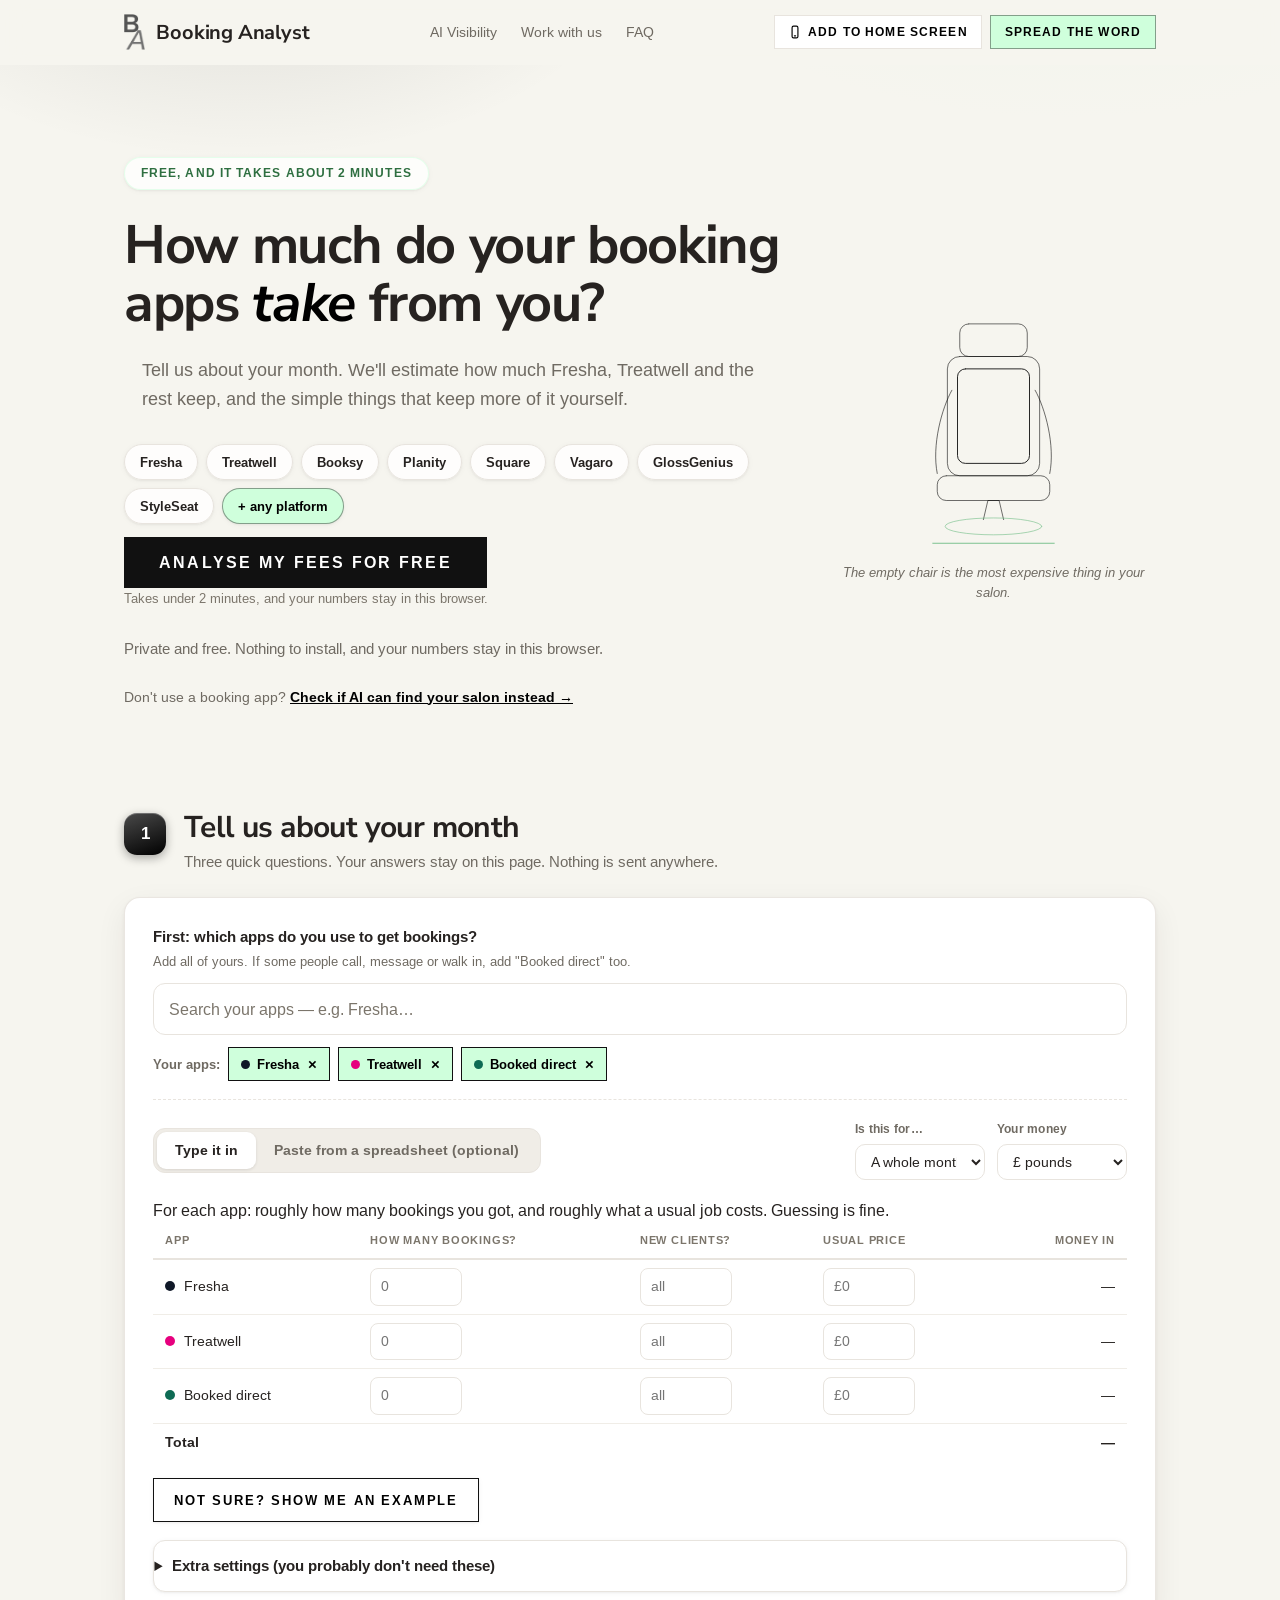
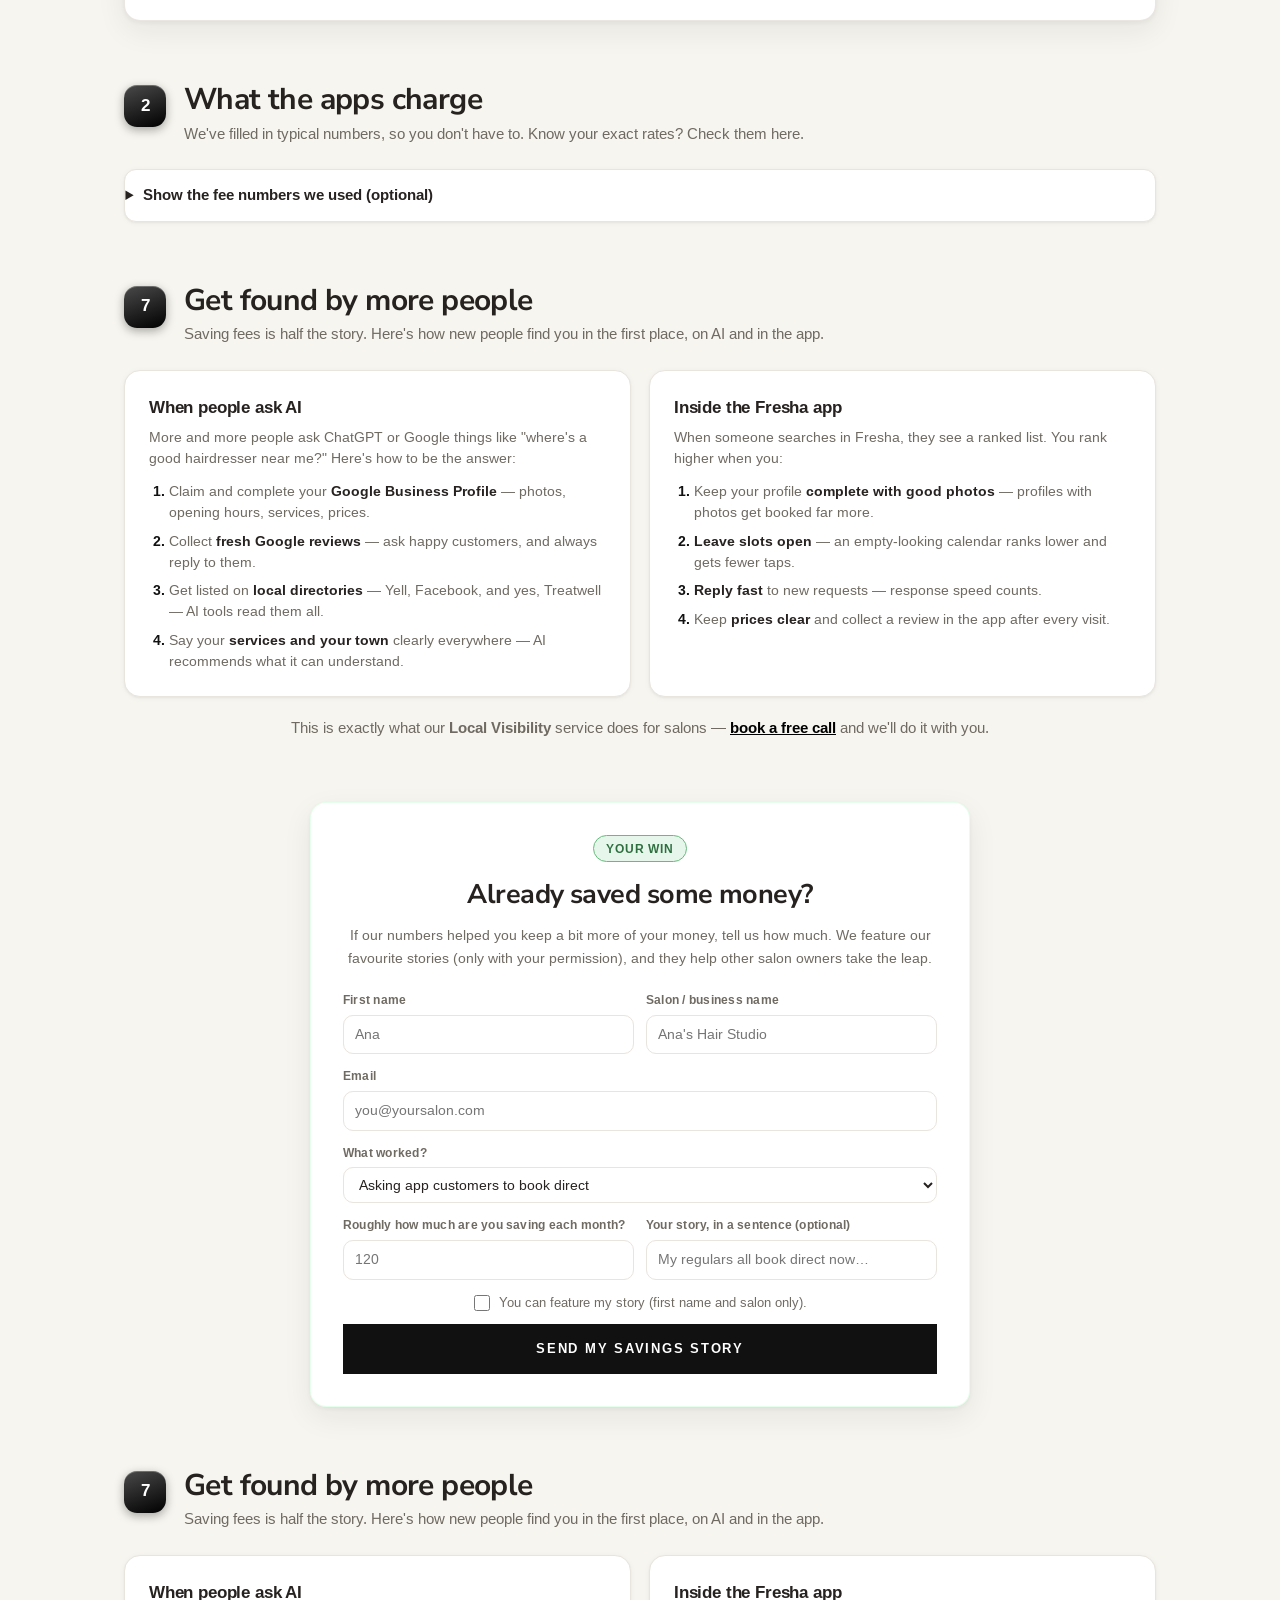
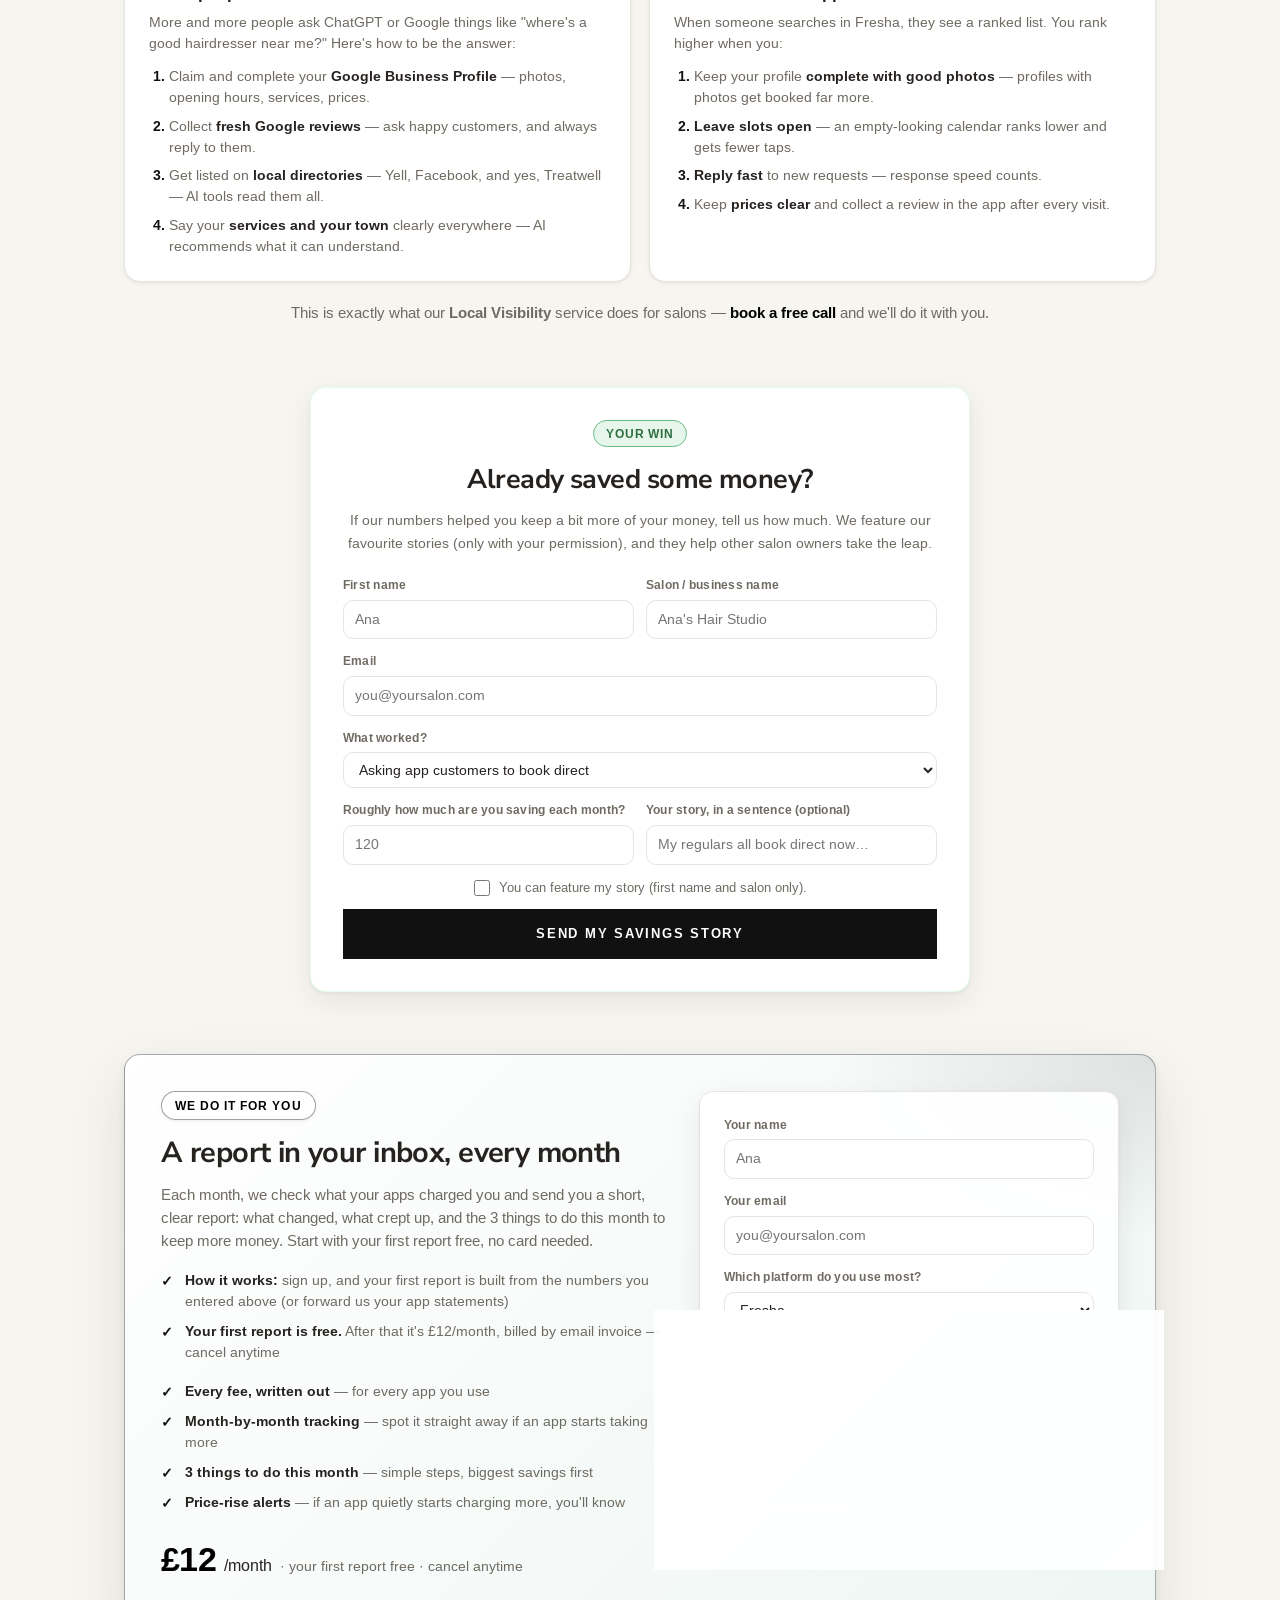
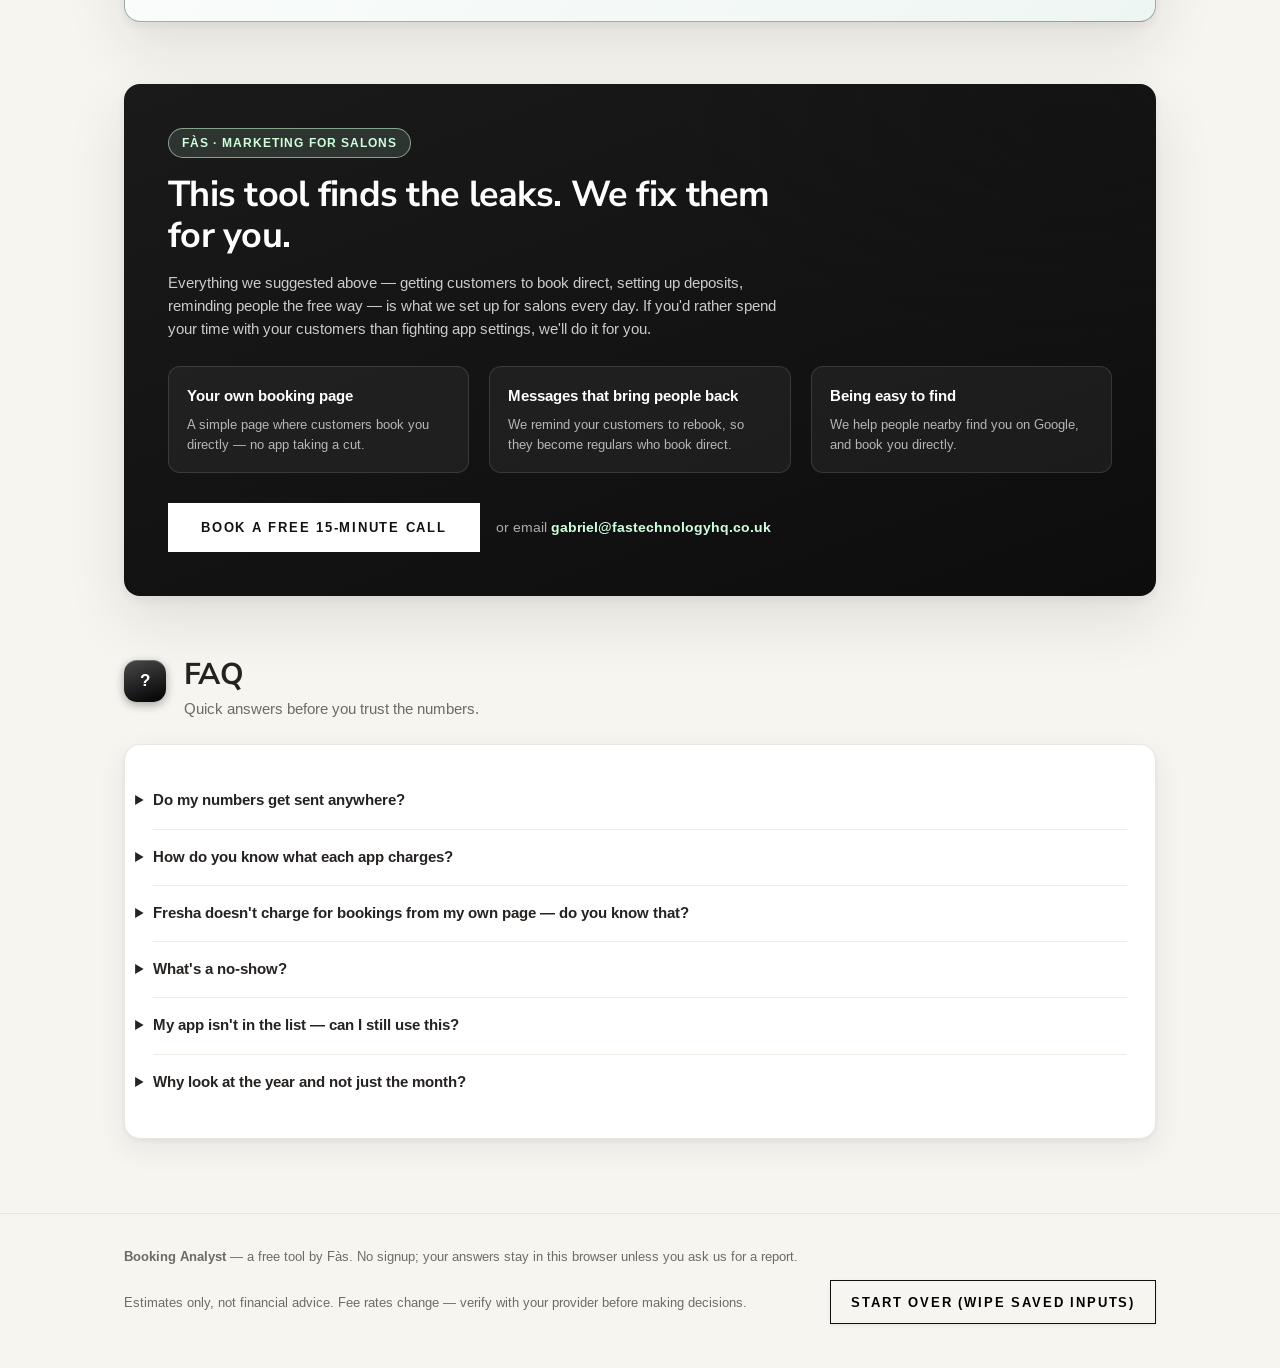
==== commit 3dc02f94: "Add files via upload" ====
--- a/index.html
+++ b/index.html
@@ -16,13 +16,14 @@
 <meta name="apple-mobile-web-app-status-bar-style" content="default">
 <meta name="apple-mobile-web-app-title" content="Fee Analyser">
 <meta property="og:type" content="website">
-<meta property="og:url" content="https://www.bookinganalyst.com/">
+<meta property="og:url" content="https://bookinganalyst.com/">
 <meta property="og:title" content="What do your booking apps really take from you?">
-<meta property="og:description" content="Free tool for salon owners: see exactly how much Fresha, Treatwell and the rest keep every month — and the simple things to do to keep that money yourself.">
-<meta property="og:image" content="https://www.bookinganalyst.com/icon-512.png">
+<meta property="og:description" content="Free tool for salon owners: estimate how much Fresha, Treatwell and the rest keep every month — and the simple things to do to keep that money yourself.">
+<meta property="og:image" content="https://bookinganalyst.com/icon-512.png">
 <meta name="twitter:card" content="summary_large_image">
 <meta name="twitter:title" content="What do your booking apps really take from you?">
 <meta name="twitter:description" content="Free tool for salon owners: see what the apps keep, and how to keep it yourself.">
+<link rel="canonical" href="https://bookinganalyst.com/">
 <link rel="stylesheet" href="styles.css">
 </head>
 <body>
@@ -59,16 +60,14 @@
   <div class="hero-left">
     <p class="hero-eyebrow">Free, and it takes about 2 minutes</p>
     <h1>How much do your booking apps <em>take</em> from you?</h1>
-    <p class="hero-sub">Tell us about your month. We'll show you exactly how much Fresha, Treatwell and the rest keep, and the simple things that keep more of it yourself.</p>
+    <p class="hero-sub">Tell us about your month. We'll estimate how much Fresha, Treatwell and the rest keep, and the simple things that keep more of it yourself.</p>
     <div class="hero-chips">
       <span class="chip">Fresha</span><span class="chip">Treatwell</span><span class="chip">Booksy</span>
       <span class="chip">Planity</span><span class="chip">Square</span><span class="chip">Vagaro</span>
       <span class="chip">GlossGenius</span><span class="chip">StyleSeat</span><span class="chip chip-more">+ any platform</span>
     </div>
     <div class="hero-cta">
-      <br>
       <a href="#data" class="btn primary btn-lg">Analyse my fees for free</a>
-      <br>
       <p class="hero-cta-note">Takes under 2 minutes, and your numbers stay in this browser.</p>
     </div>
     <div class="hero-trust-line">Private and free. Nothing to install, and your numbers stay in this browser.</div>
@@ -137,7 +136,7 @@
         <p class="hint">For each app: roughly how many bookings you got, and roughly what a usual job costs. Guessing is fine.</p>
         <div class="quick-table-wrap">
           <table class="quick-table" id="quickTable">
-            <thead><tr><th>App</th><th>How many bookings?</th><th>Usual price</th><th class="ta-r">Money in</th></tr></thead>
+            <thead><tr><th>App</th><th>How many bookings?</th><th>New clients?</th><th>Usual price</th><th class="ta-r">Money in</th></tr></thead>
             <tbody><!-- filled by app.js --></tbody>
           </table>
         </div>
@@ -148,7 +147,7 @@
       <!-- CSV panel (optional) -->
       <div id="panelCsv" class="panel" hidden>
         <p class="hint">Have a list of bookings from your app's reports page? Paste it here and we'll read it for you. Not sure how? Just use "Type it in" above instead.</p>
-        <textarea id="csvInput" spellcheck="false" placeholder="Date, Client, Service, Source, Status, Price&#10;2026-10-01, Ana M, Blow dry, Treatwell, Paid, 45&#10;2026-10-02, Lee S, Massage, Fresha, Paid, 60&#10;2026-10-03, Kim T, Cut &amp; finish, Fresha (own link), Paid, 55&#10;…"></textarea>
+        <textarea id="csvInput" aria-label="Paste your bookings list from your app's reports page" spellcheck="false" placeholder="Date, Client, Service, Source, Status, Price&#10;2026-10-01, Ana M, Blow dry, Treatwell, Paid, 45&#10;2026-10-02, Lee S, Massage, Fresha, Paid, 60&#10;2026-10-03, Kim T, Cut &amp; finish, Fresha (own link), Paid, 55&#10;…"></textarea>
         <div class="btn-row">
           <button id="analyseBtn" class="btn primary">Show me my numbers</button>
           <label class="btn ghost file-btn">Choose a file<input type="file" id="fileInput" accept=".csv,.txt,text/csv,text/plain"></label>
@@ -201,7 +200,7 @@
     <details class="adv-details rates-details">
       <summary>Show the fee numbers we used (optional)</summary>
       <div id="rateCards" class="rate-grid"><!-- filled by app.js --></div>
-      <p class="disclaimer-note">These are typical prices and they change now and then. Check with your app to be sure.</p>
+      <p class="disclaimer-note">These are typical prices and they change now and then. Check with your app to be sure. Commission rules last checked October 2026 (UK).</p>
     </details>
   </div>
 </section>
@@ -247,7 +246,7 @@
       <span class="step-num">4</span>
       <div>
         <h2>What if some customers booked you directly?</h2>
-        <p>Apps charge you every time they send you a customer. Customers who book you directly are free. Drag the slider to see the difference.</p>
+        <p>Marketplace apps take commission on the new customers they find for you. Direct bookings are commission-free, though card fees still apply. Drag the slider to see the difference.</p>
       </div>
     </div>
     <div class="card sim-card">
@@ -401,6 +400,91 @@
   </div>
 </section>
 
+<!-- ============ GET FOUND (AI + FRESHA) ============ -->
+<section id="getfound" class="step">
+  <div class="wrap">
+    <div class="step-head">
+      <span class="step-num">7</span>
+      <div>
+        <h2>Get found by more people</h2>
+        <p>Saving fees is half the story. Here's how new people find you in the first place, on AI and in the app.</p>
+      </div>
+    </div>
+    <div class="found-grid">
+      <div class="found-card">
+        <h3>When people ask AI</h3>
+        <p class="found-sub">More and more people ask ChatGPT or Google things like "where's a good hairdresser near me?" Here's how to be the answer:</p>
+        <ol>
+          <li>Claim and complete your <strong>Google Business Profile</strong> — photos, opening hours, services, prices.</li>
+          <li>Collect <strong>fresh Google reviews</strong> — ask happy customers, and always reply to them.</li>
+          <li>Get listed on <strong>local directories</strong> — Yell, Facebook, and yes, Treatwell — AI tools read them all.</li>
+          <li>Say your <strong>services and your town</strong> clearly everywhere — AI recommends what it can understand.</li>
+        </ol>
+      </div>
+      <div class="found-card">
+        <h3>Inside the Fresha app</h3>
+        <p class="found-sub">When someone searches in Fresha, they see a ranked list. You rank higher when you:</p>
+        <ol>
+          <li>Keep your profile <strong>complete with good photos</strong> — profiles with photos get booked far more.</li>
+          <li><strong>Leave slots open</strong> — an empty-looking calendar ranks lower and gets fewer taps.</li>
+          <li><strong>Reply fast</strong> to new requests — response speed counts.</li>
+          <li>Keep <strong>prices clear</strong> and collect a review in the app after every visit.</li>
+        </ol>
+      </div>
+    </div>
+    <p class="found-cta">This is exactly what our <strong>Local Visibility</strong> service does for salons — <a id="foundBook" target="_blank" rel="noopener">book a free call</a> and we'll do it with you.</p>
+  </div>
+</section>
+
+<!-- ============ SAVED MONEY / CASE STUDY ============ -->
+<section id="saved" class="step">
+  <div class="wrap">
+    <div class="saved-card">
+      <div class="saved-head">
+        <p class="saved-eyebrow">Your win</p>
+        <h2>Already saved some money?</h2>
+        <p class="saved-sub">If our numbers helped you keep a bit more of your money, tell us how much. We feature our favourite stories (only with your permission), and they help other salon owners take the leap.</p>
+      </div>
+      <form id="savedForm">
+        <input type="text" id="savedHp" class="hp-field" tabindex="-1" autocomplete="off" aria-hidden="true">
+        <div class="saved-grid">
+          <label class="inline-field">First name
+            <input type="text" id="savedName" placeholder="Ana" required>
+          </label>
+          <label class="inline-field">Salon / business name
+            <input type="text" id="savedBusiness" placeholder="Ana's Hair Studio">
+          </label>
+        </div>
+        <label class="inline-field">Email
+          <input type="email" id="savedEmail" placeholder="you@yoursalon.com" required>
+        </label>
+        <label class="inline-field">What worked?
+          <select id="savedAction">
+            <option>Asking app customers to book direct</option>
+            <option>Charging app customers a little more</option>
+            <option>Deposits for no-shows</option>
+            <option>Free reminders (WhatsApp or email)</option>
+            <option>Cancelled subscriptions I didn't use</option>
+            <option>Selling prepaid bundles</option>
+            <option>Something else</option>
+          </select>
+        </label>
+        <div class="saved-grid">
+          <label class="inline-field">Roughly how much are you saving each month?
+            <input type="number" id="savedAmount" min="0" placeholder="120" required>
+          </label>
+          <label class="inline-field">Your story, in a sentence (optional)
+            <input type="text" id="savedQuote" placeholder="My regulars all book direct now…">
+          </label>
+        </div>
+        <label class="consent-row"><input type="checkbox" id="savedConsent"> You can feature my story (first name and salon only).</label>
+        <button type="submit" class="btn primary saved-btn">Send my savings story</button>
+        <p id="savedDone" class="feedback ok" hidden>Thank you! If it's a good one, we'll be in touch about featuring it.</p>
+      </form>
+    </div>
+  </div>
+</section>
+
 <!-- ============ MONTHLY REPORT SIGNUP ============ -->
 <section id="report" class="step">
   <div class="wrap">
@@ -409,6 +493,10 @@
         <p class="report-eyebrow">We do it for you</p>
         <h2>A report in your inbox, every month</h2>
         <p class="report-sub">Each month, we check what your apps charged you and send you a short, clear report: what changed, what crept up, and the 3 things to do this month to keep more money. Start with your first report free, no card needed.</p>
+        <ul class="report-points">
+          <li><strong>How it works:</strong> sign up, and your first report is built from the numbers you entered above (or forward us your app statements)</li>
+          <li><strong>Your first report is free.</strong> After that it's £12/month, billed by email invoice — cancel anytime</li>
+        </ul>
         <ul class="report-points">
           <li><strong>Every fee, written out</strong> — for every app you use</li>
           <li><strong>Month-by-month tracking</strong> — spot it straight away if an app starts taking more</li>
--- a/styles.css
+++ b/styles.css
@@ -584,6 +584,17 @@
   .card { padding: 20px; }
   /* 16px+ stops iOS Safari zooming into inputs on focus */
   input, select, textarea { font-size: 16px !important; }
+  /* quick add becomes stacked per-app cards on phones */
+  .quick-table thead { display: none; }
+  .quick-table, .quick-table tbody, .quick-table tr, .quick-table td { display: block; width: 100%; min-width: 0; }
+  .quick-table tr:not(.quick-total-row) { background: var(--line-soft); border-radius: 12px; padding: 10px 14px; margin-bottom: 10px; }
+  .quick-table td { display: flex; align-items: center; justify-content: space-between; padding: 6px 0; border: 0; }
+  .quick-table td::before { content: attr(data-label); font-size: 12px; font-weight: 700; color: var(--faint); }
+  .quick-table td:first-child { font-size: 15px; font-weight: 700; }
+  .quick-table td:first-child::before { display: none; }
+  .quick-table input { width: 130px; }
+  .btn { white-space: normal; line-height: 1.5; }
+  .hero-cta .btn-lg { padding: 15px 26px; font-size: 13.5px; display: inline-block; }
   .brand { font-size: 17px; }
   .brand-long { display: none; }
   .brand-logo { height: 30px; }
